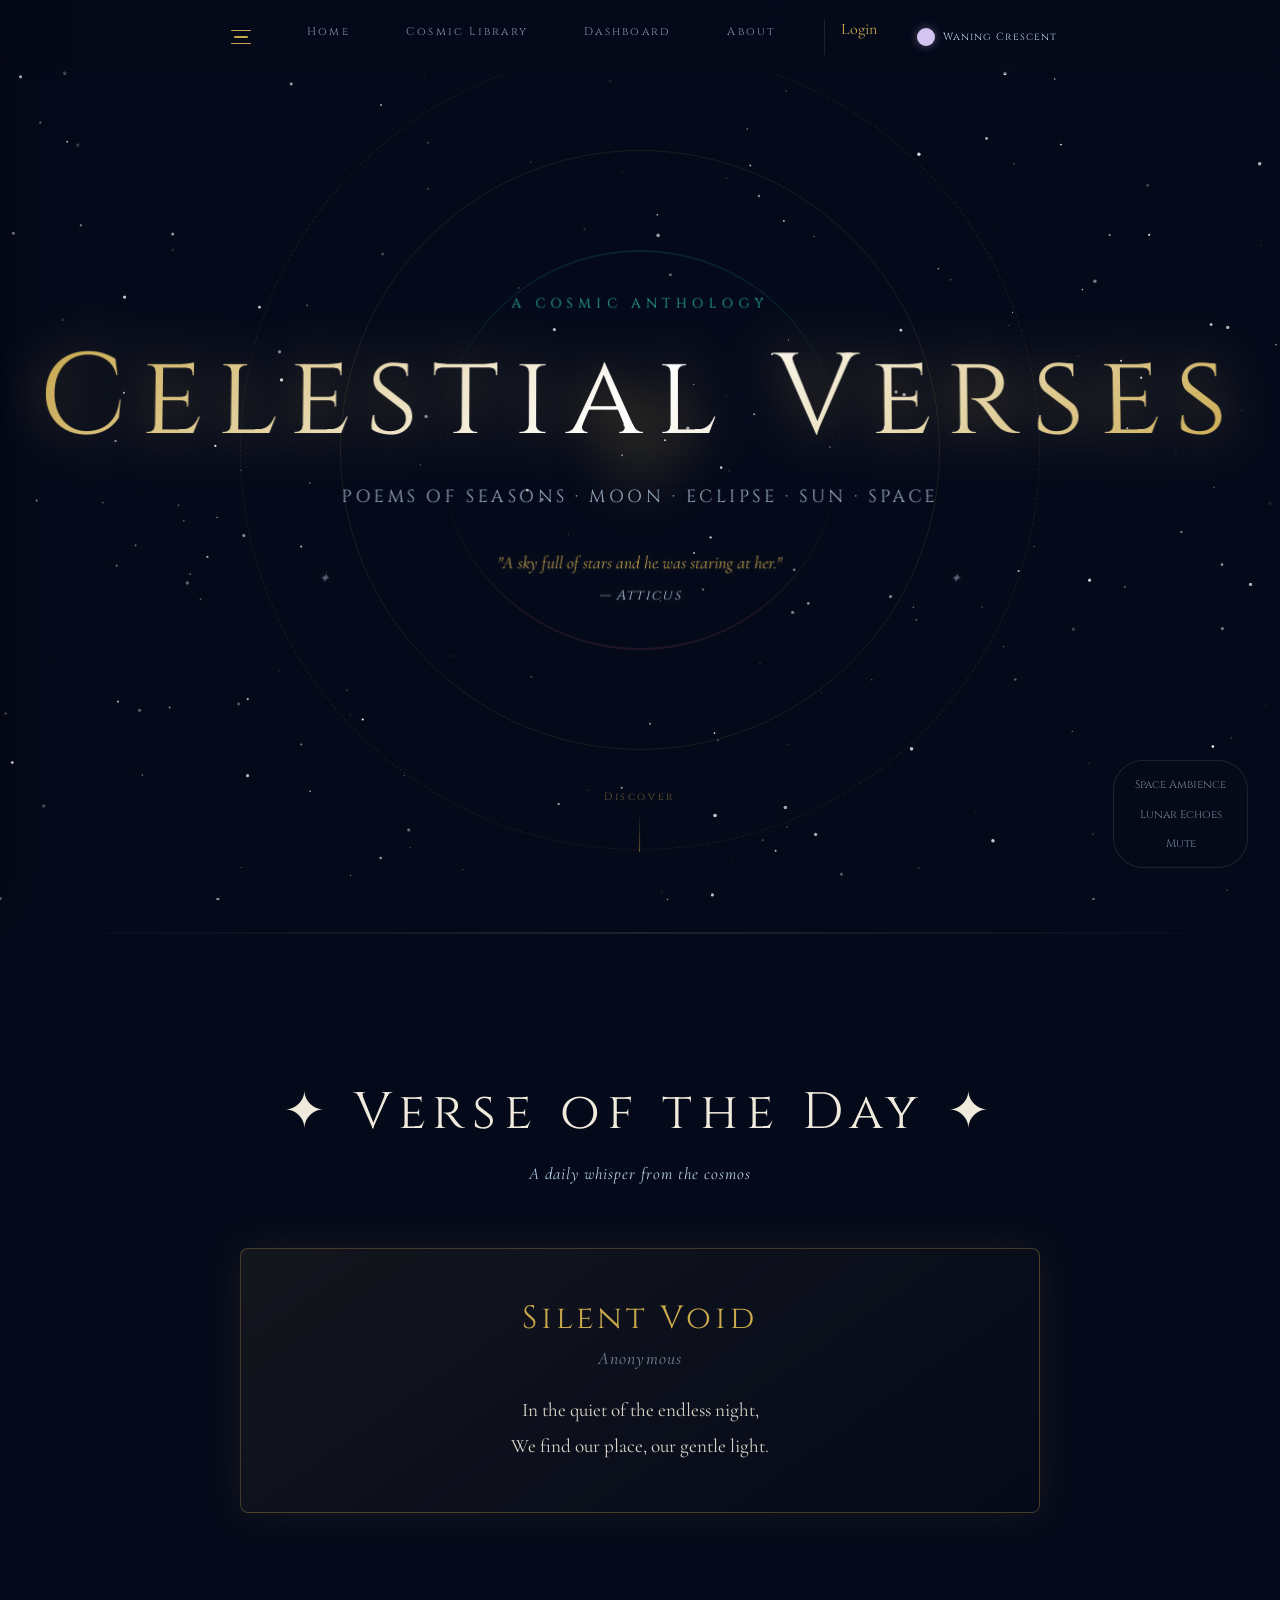
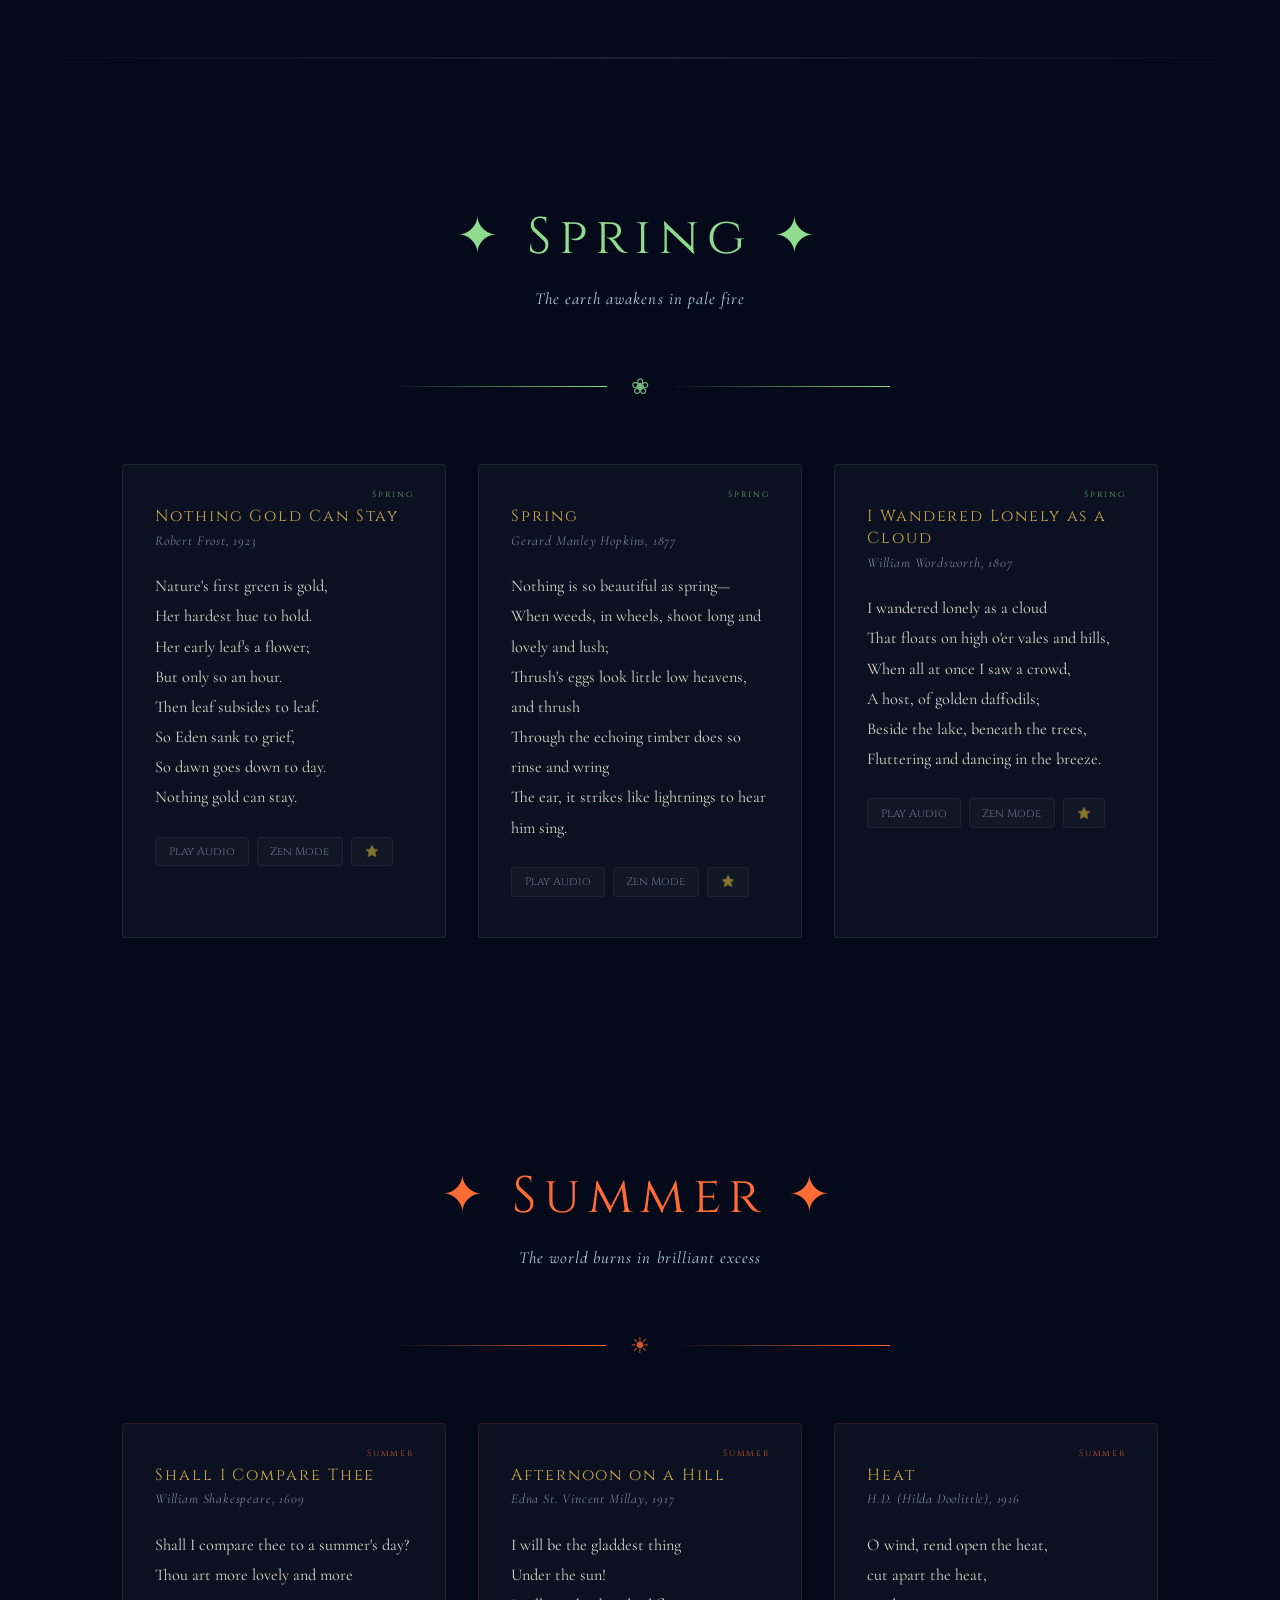
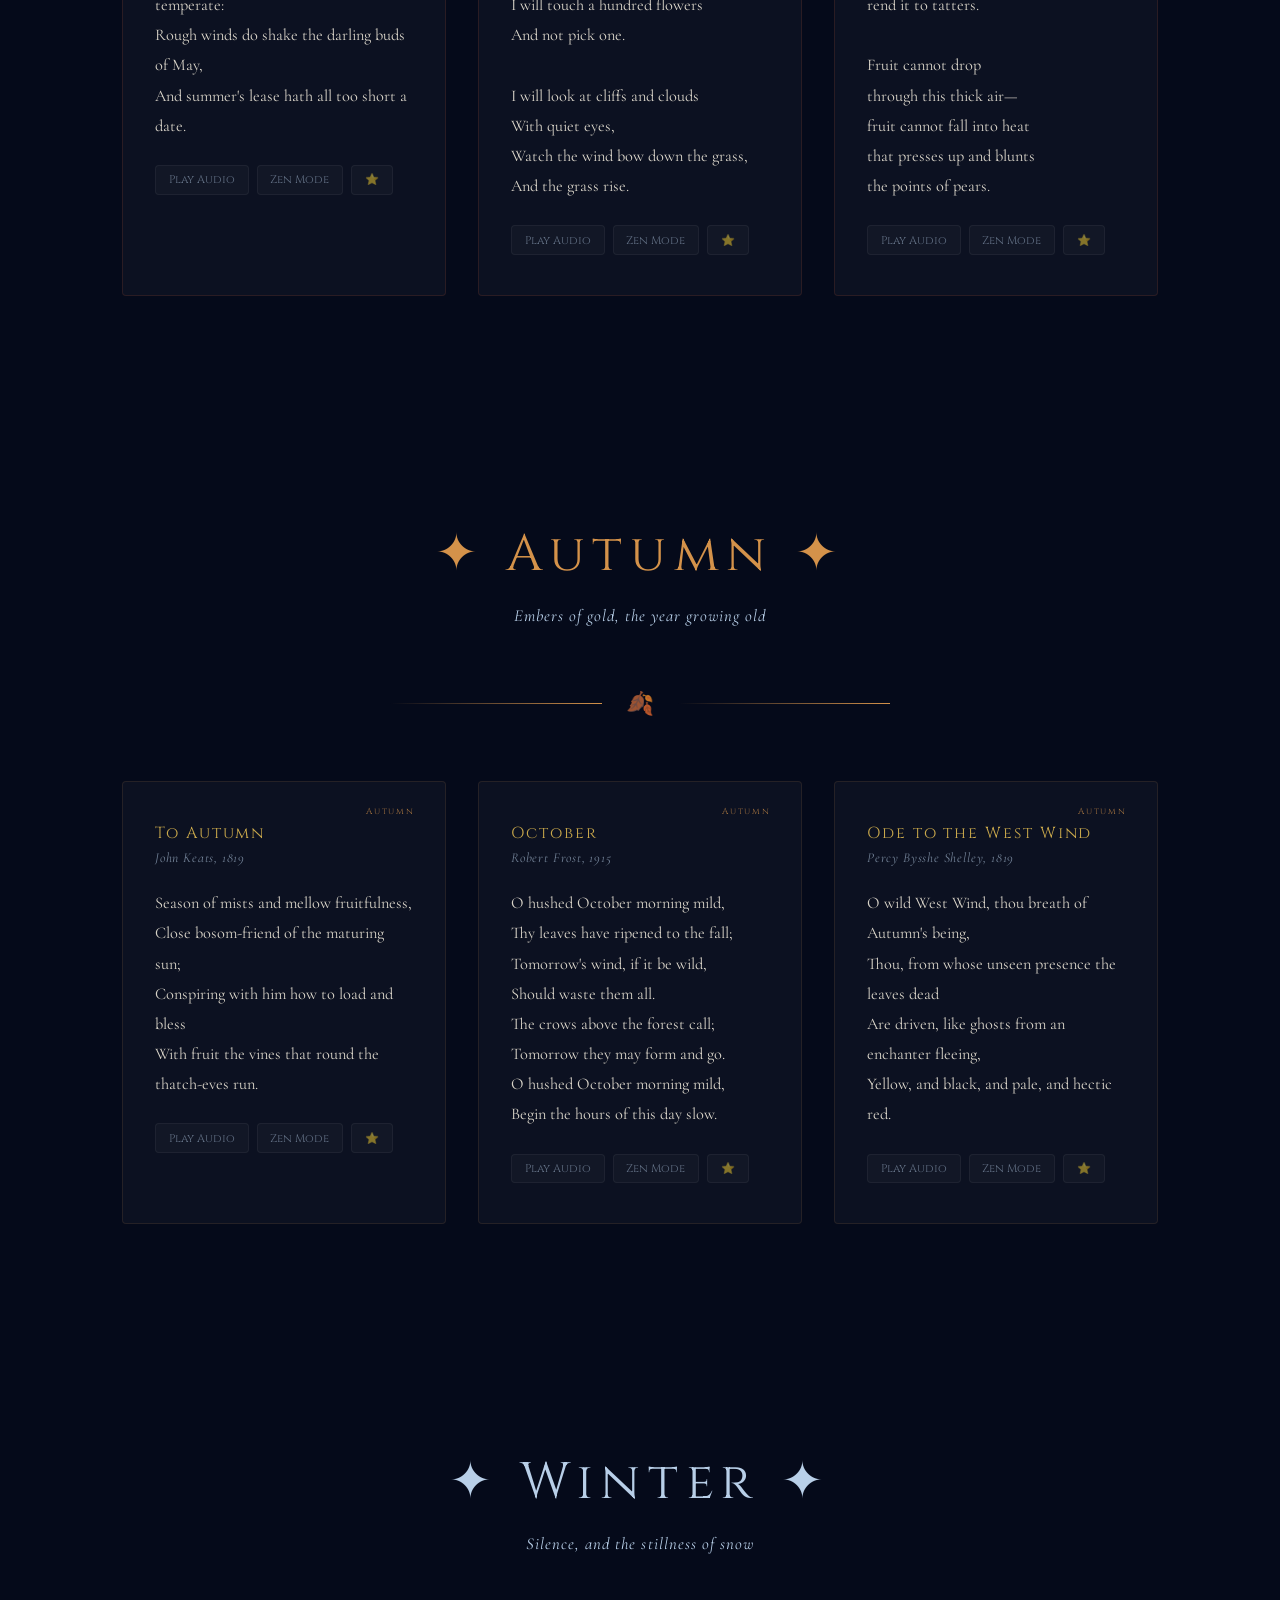
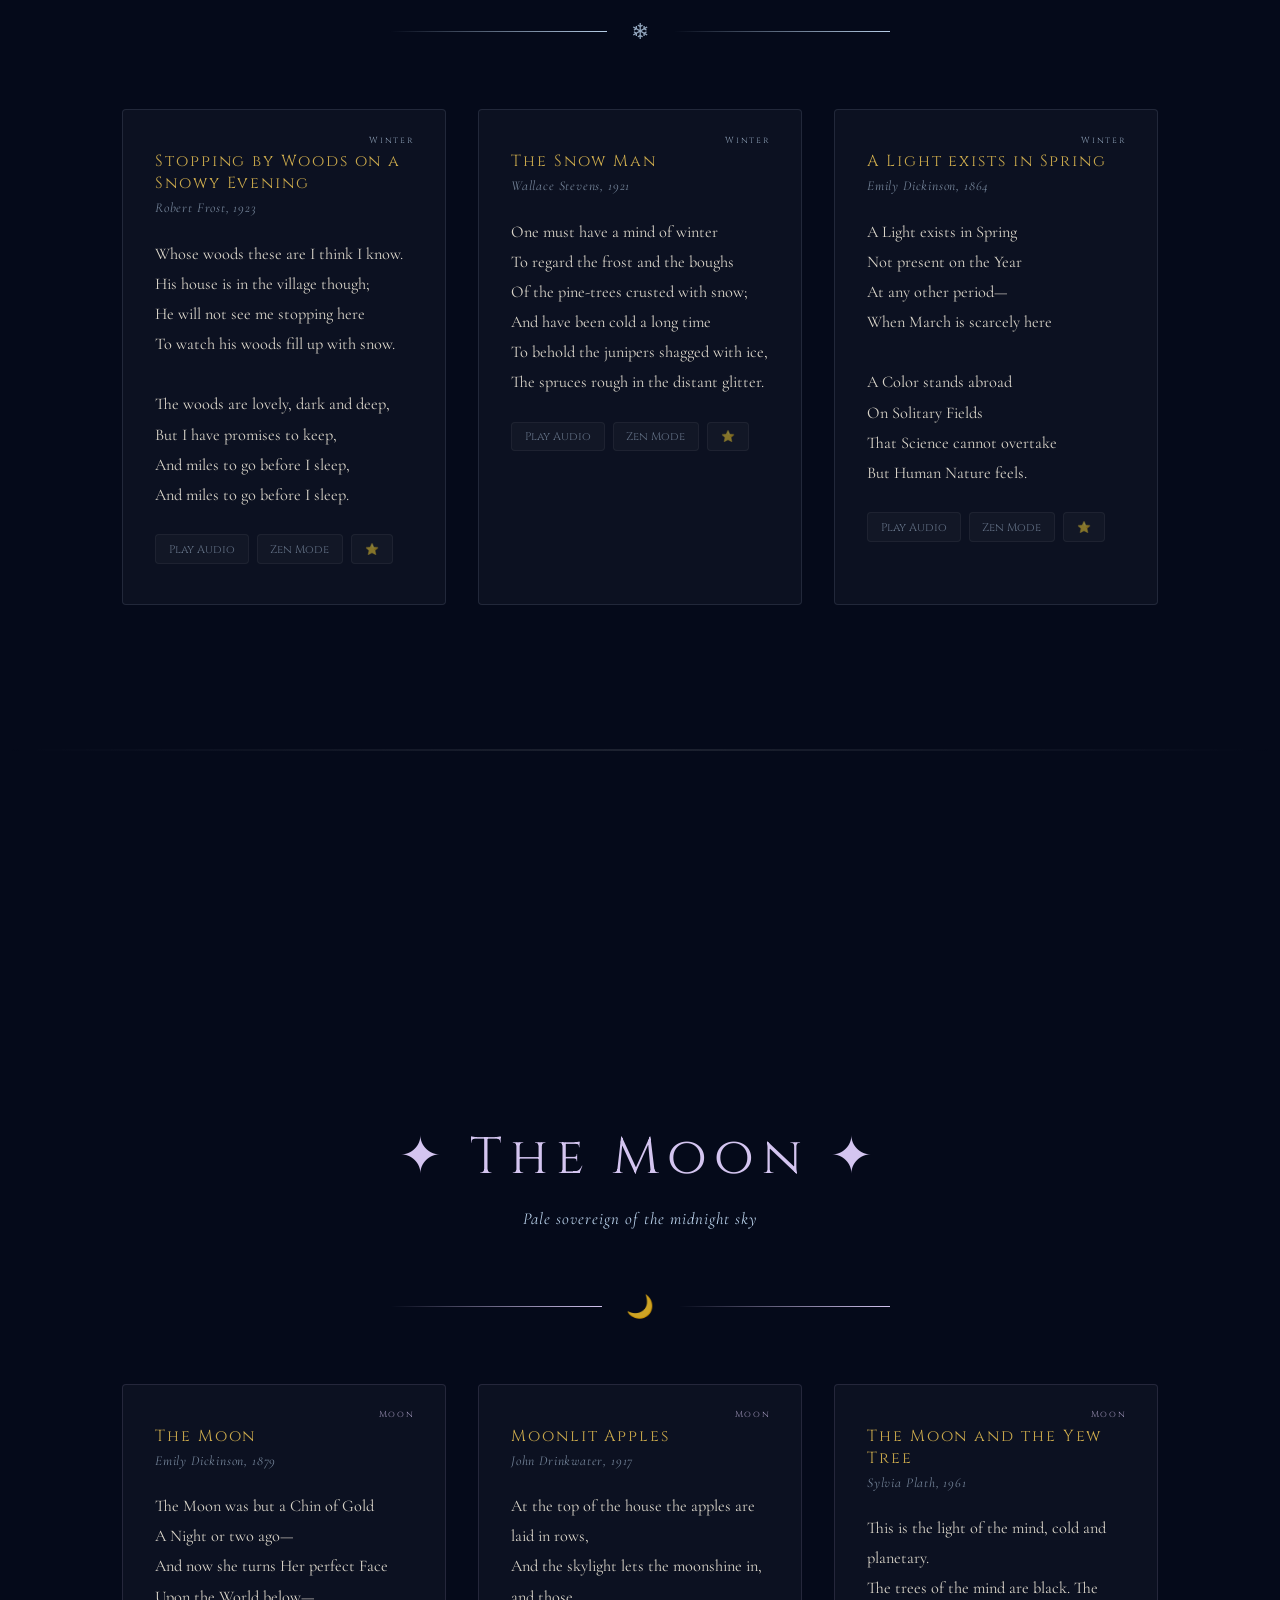
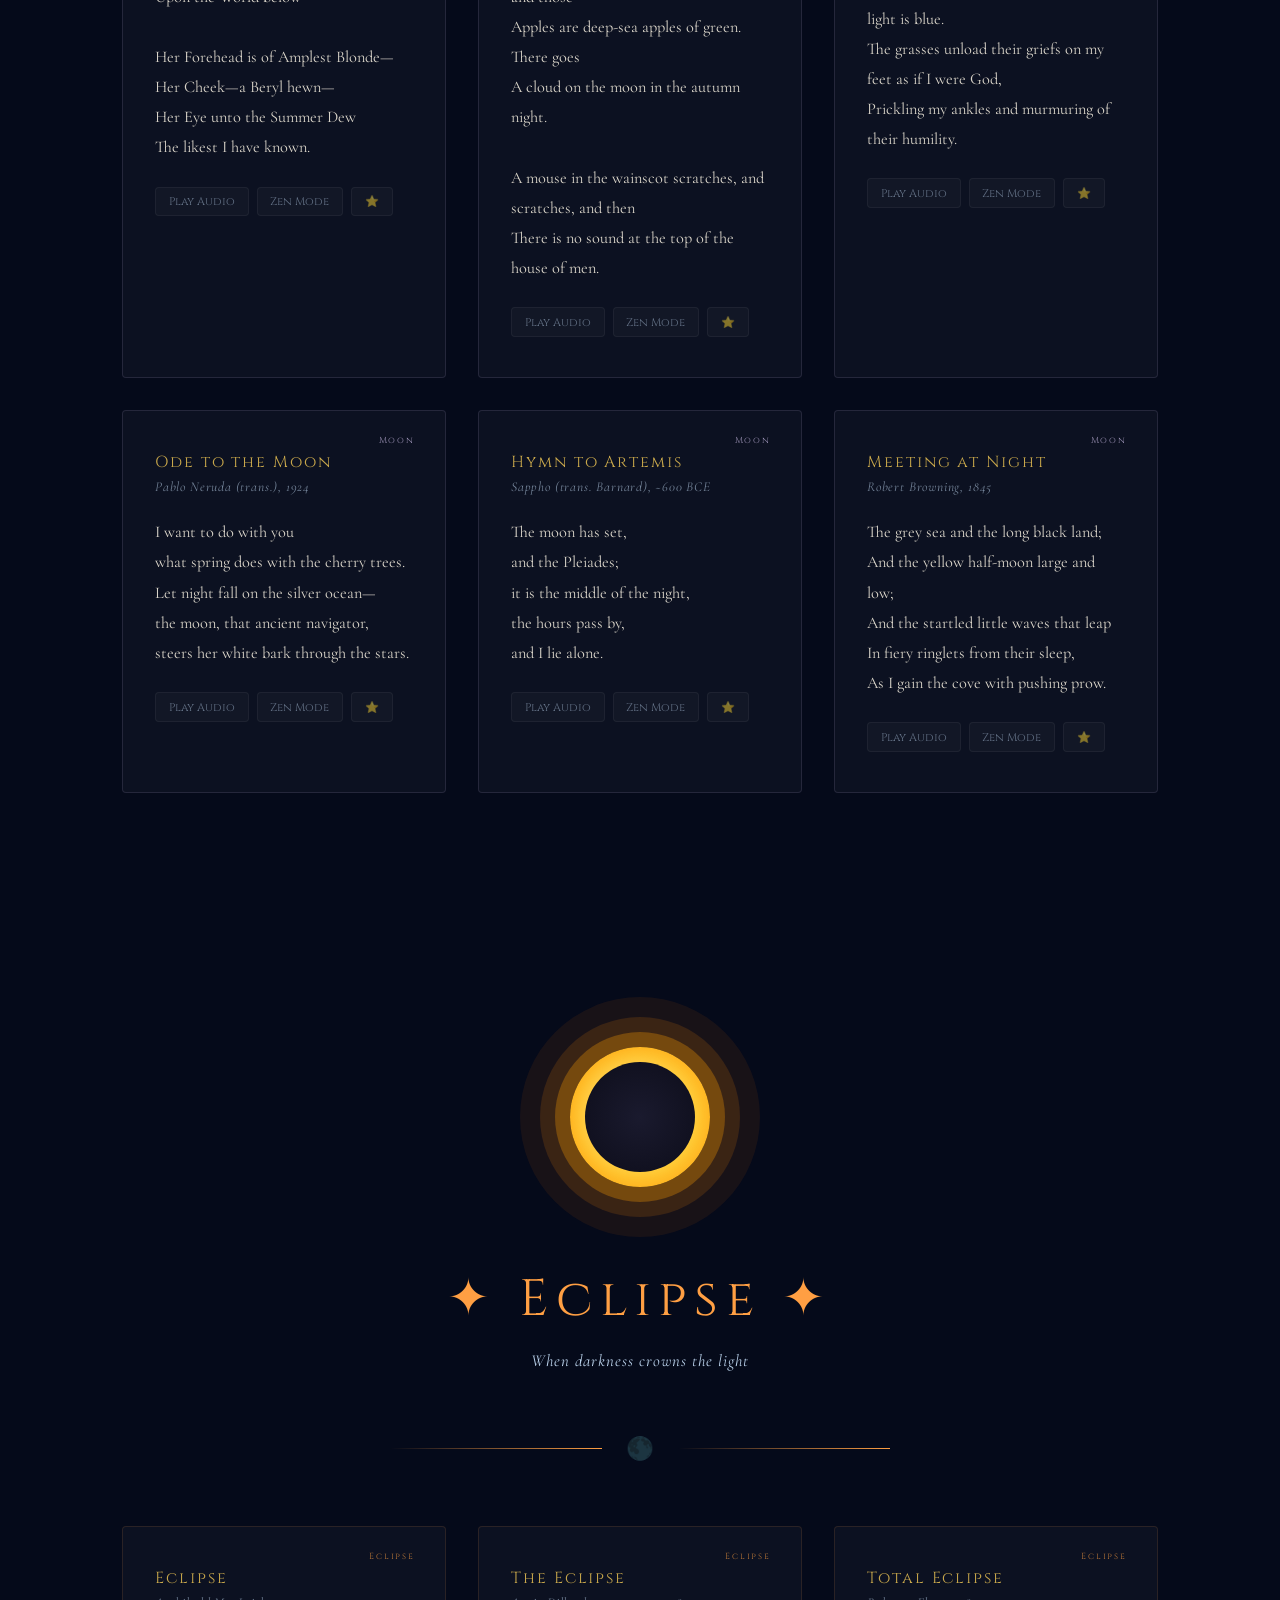
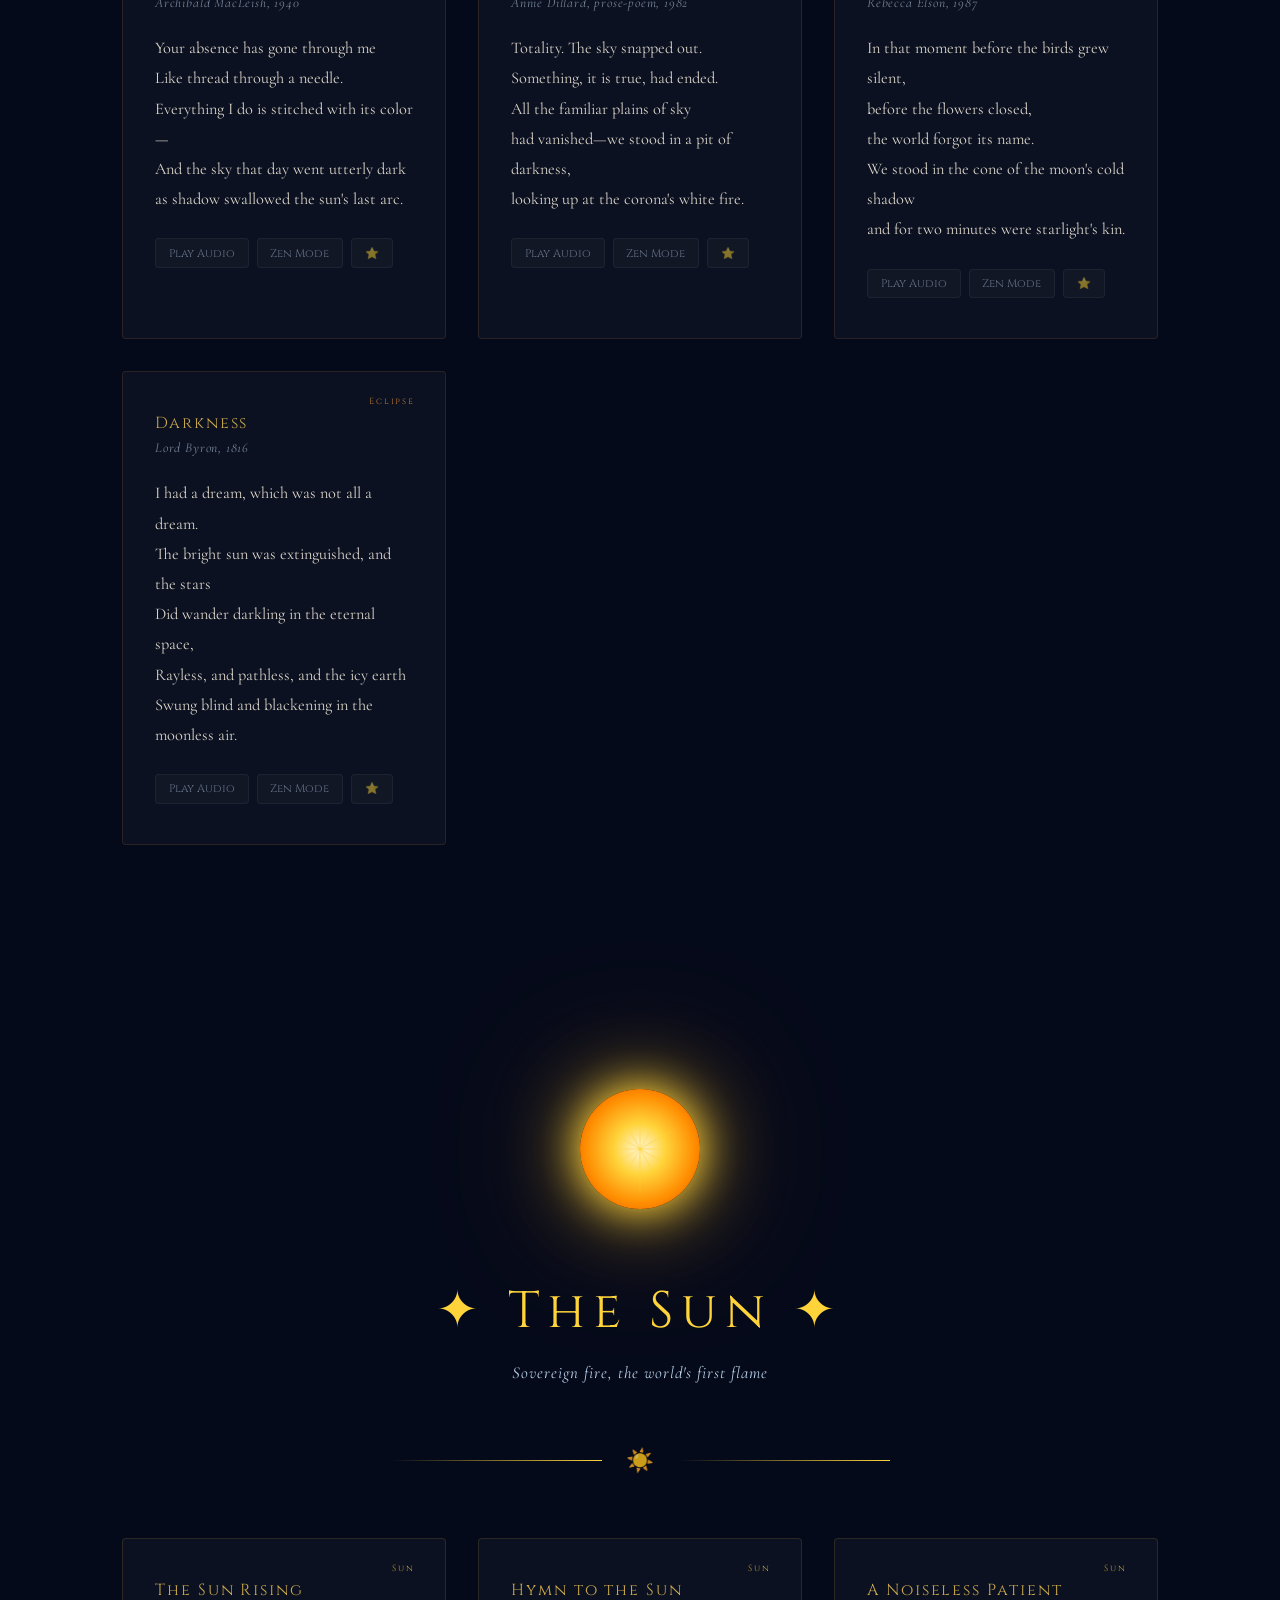
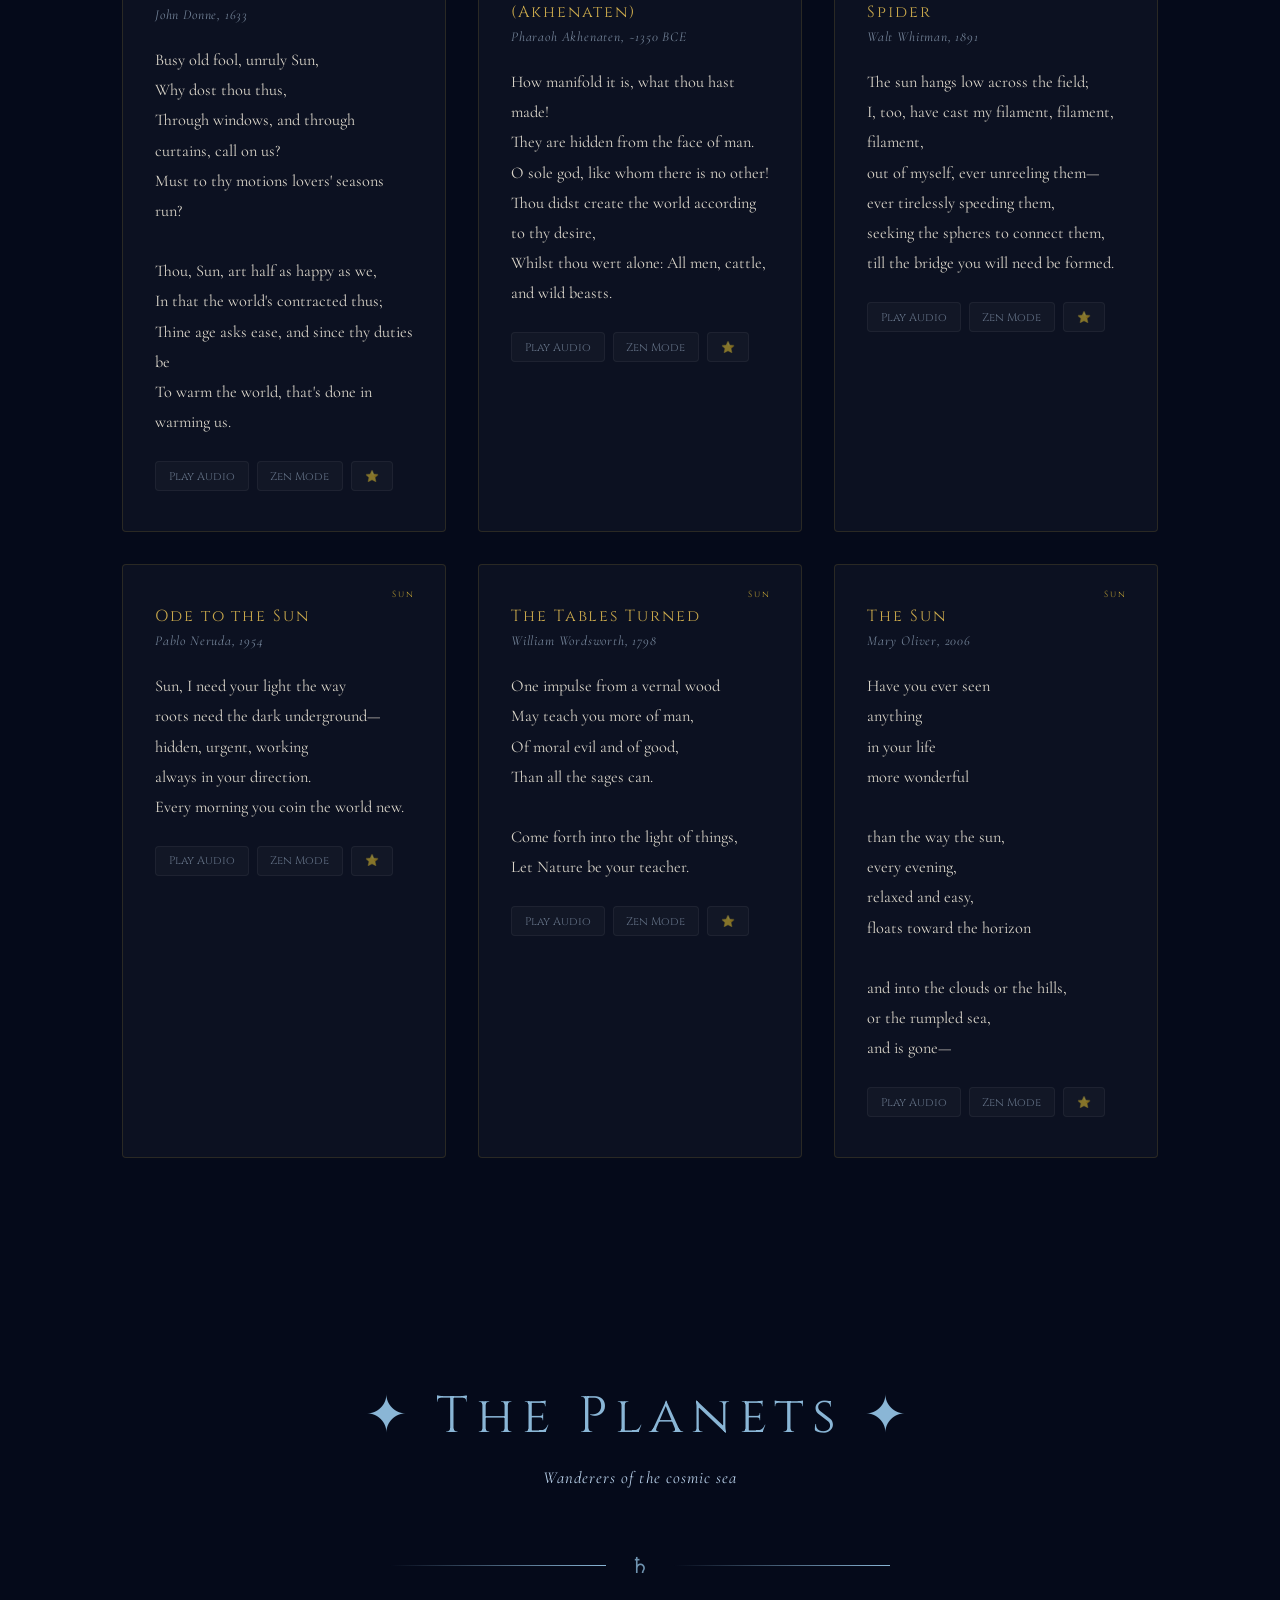
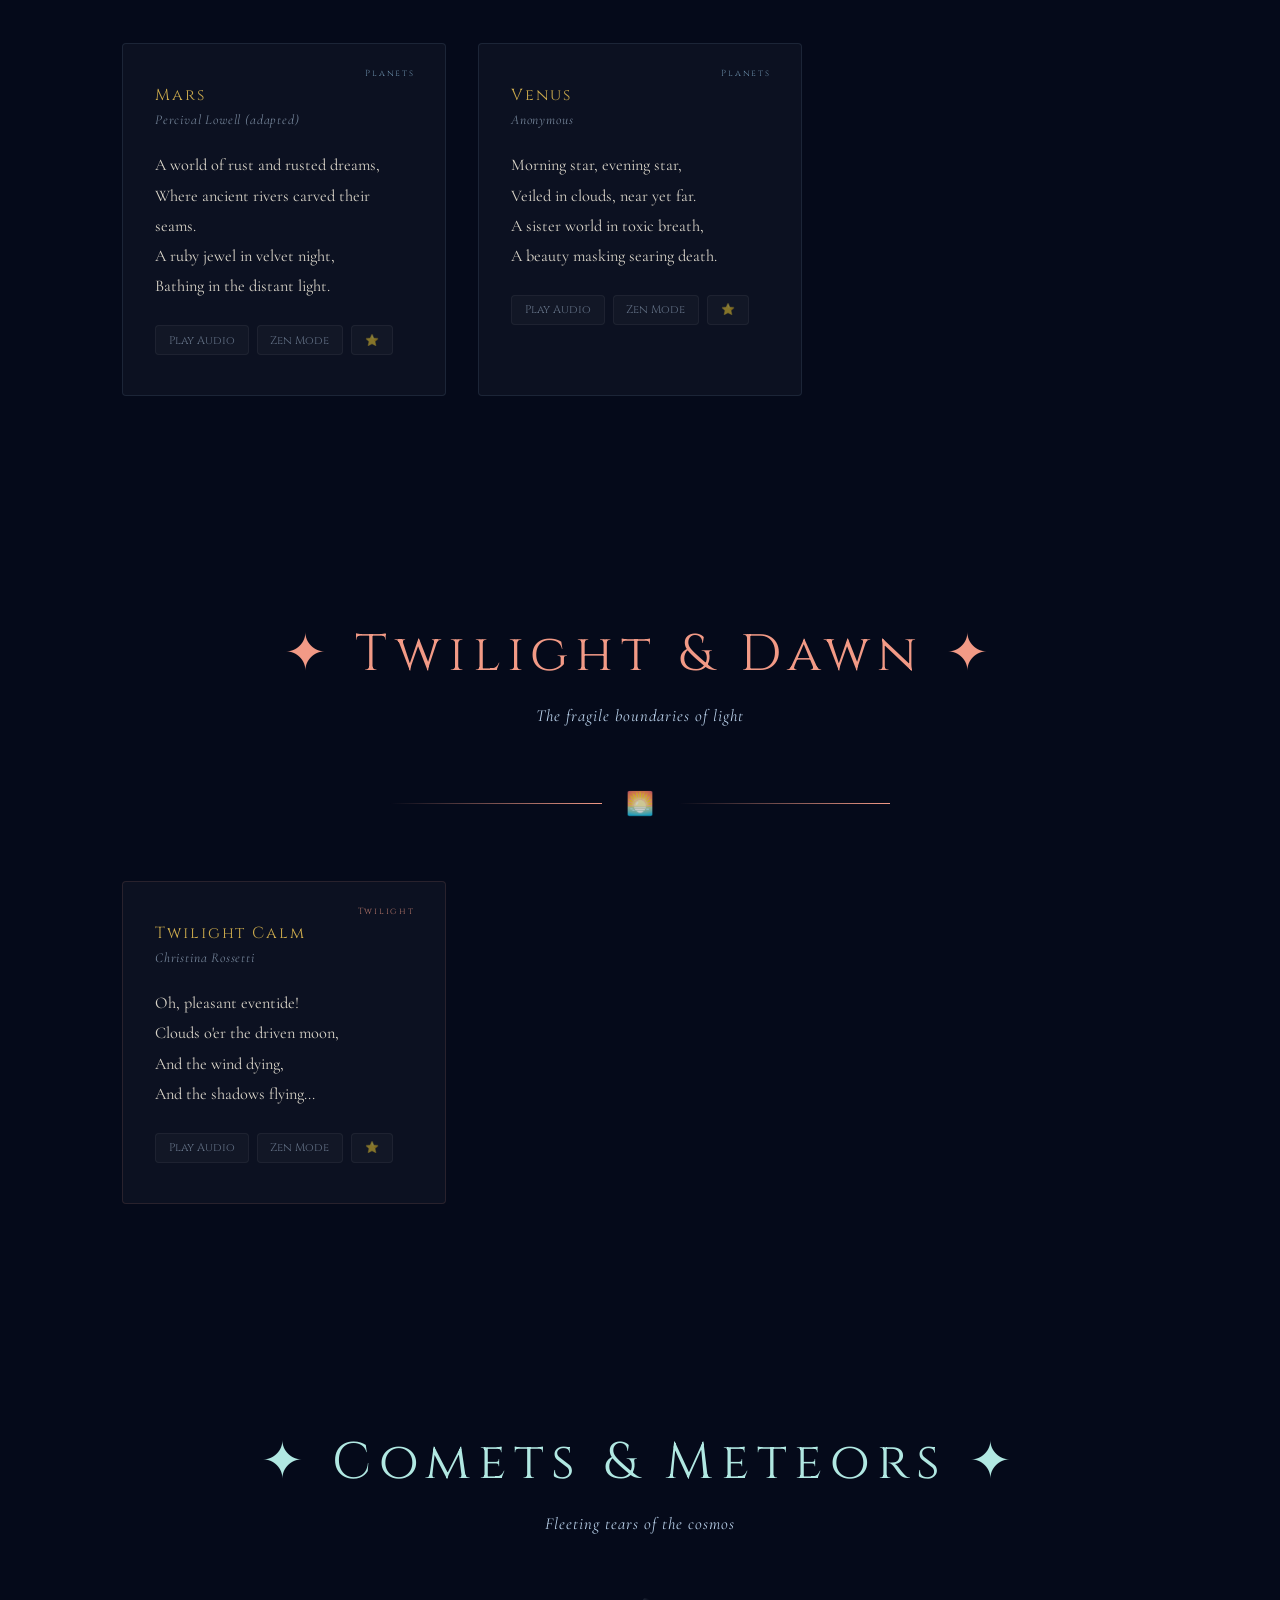
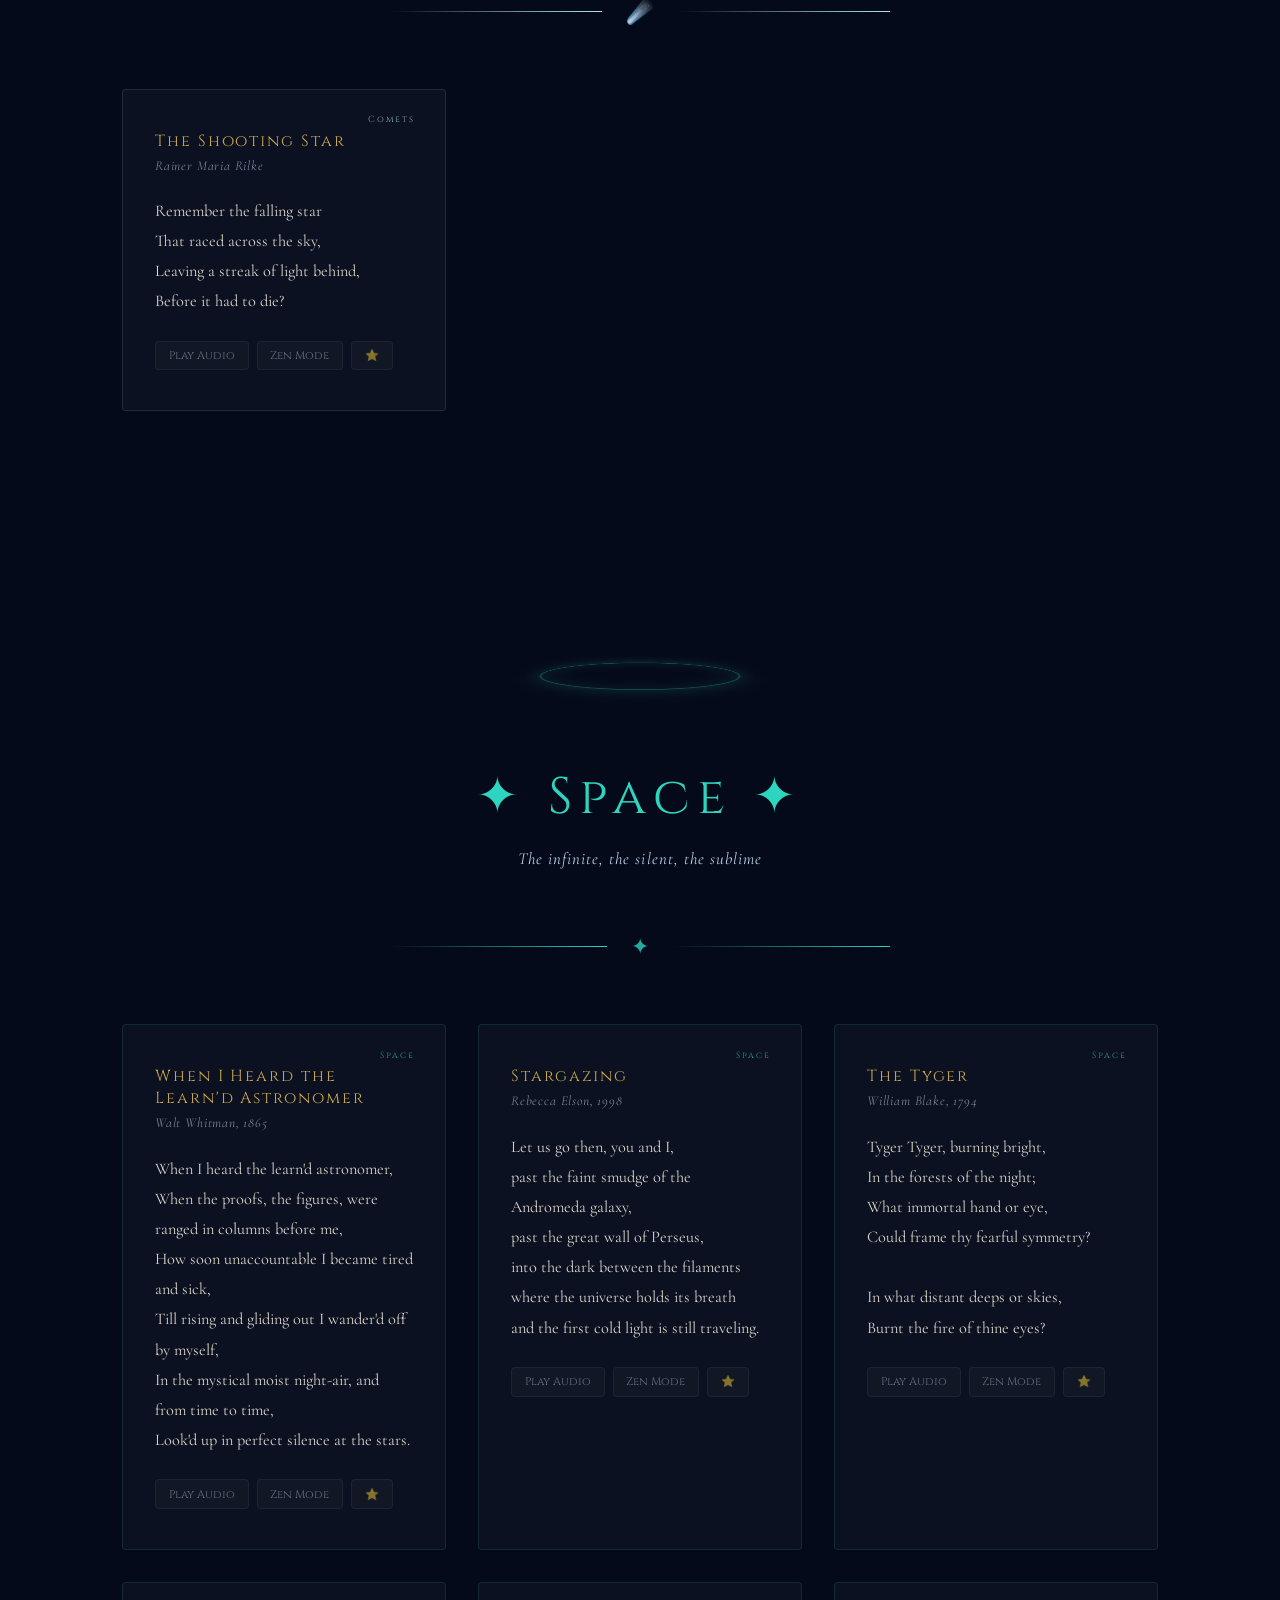
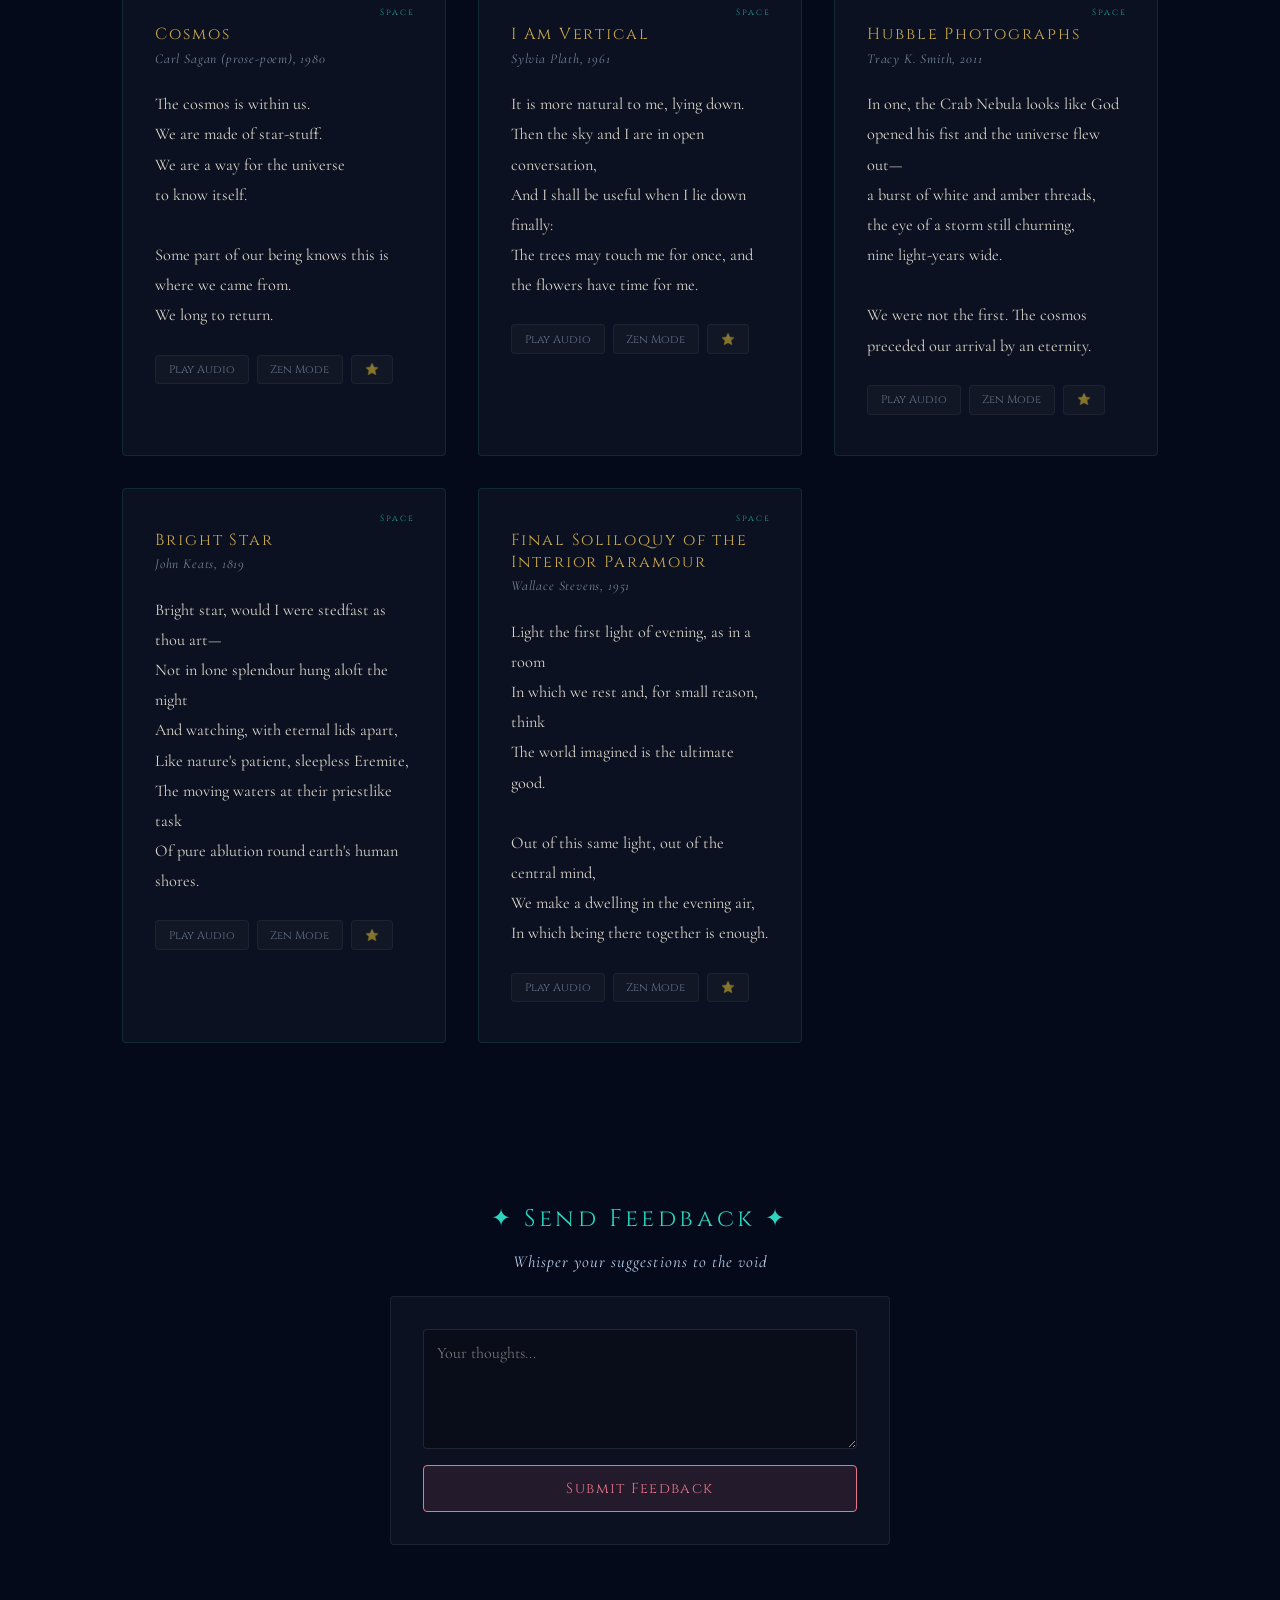
==== index.html @ e3ebcea5 "style: format index.html" ====
<!DOCTYPE html>
<html lang="en">

<head>
    <meta charset="UTF-8">
    <meta name="viewport" content="width=device-width, initial-scale=1.0">
    <title>Celestial Verses — Home</title>
    <meta name="description" content="A cosmic anthology and sanctuary for stargazers and poets to share their verses.">
    <link
        href="https://fonts.googleapis.com/css2?family=Cormorant+Garamond:ital,wght@0,300;0,400;1,300;1,400&family=Cinzel:wght@400;600&display=swap"
        rel="stylesheet">
    <link rel="stylesheet" href="style.css">
</head>

<body>

    <canvas id="starfield"></canvas>


    <nav>
        <a href="index.html">Home</a>
        <a href="library.html">Cosmic Library</a>
        <a href="dashboard.html">Dashboard</a>
        <a href="about.html">About</a>
        <div id="loginBtn"
            style="color: var(--gold); border-left: 1px solid rgba(255,255,255,0.1); padding-left: 1rem; cursor: pointer;">
            Login</div>
        <div class="moon-widget">
            <div class="moon-phase-icon">
                <div id="moonShadow" class="moon-shadow"></div>
            </div>
            <span id="moonPhaseName">Loading...</span>
        </div>
    </nav>


    <!-- AMBIENT PLAYER -->
    <div class="ambient-player">
        <button class="audio-btn" data-src="https://www.soundhelix.com/examples/mp3/SoundHelix-Song-1.mp3">Space
            Ambience</button>
        <button class="audio-btn" data-src="https://www.soundhelix.com/examples/mp3/SoundHelix-Song-2.mp3">Lunar
            Echoes</button>
        <button class="audio-btn" id="stopAudio">Mute</button>
    </div>

    <!-- HERO -->
    <div class="hero">
        <div class="hero-astrolabe">
            <div class="astro-ring ring1"></div>
            <div class="astro-ring ring2"></div>
            <div class="astro-ring ring3"></div>
            <div class="astro-core"></div>
        </div>
        <div class="hero-inner">
            <div class="hero-label">A Cosmic Anthology</div>
            <h1>Celestial Verses</h1>
            <p>Poems of Seasons · Moon · Eclipse · Sun · Space</p>
            <div id="dailyQuote" class="daily-quote"></div>
        </div>
        <div class="scroll-hint">
            <span>Discover</span>
            <div class="chevron"></div>
        </div>
    </div>

    <div class="cosmos-divider"></div>

    <!-- VERSE OF THE DAY -->
    <section id="verse-of-the-day" class="spotlight-sec">
        <div class="section-title">✦ Verse of the Day ✦</div>
        <p class="section-sub">A daily whisper from the cosmos</p>
        <div class="spotlight-card" id="votdCard">
            <!-- Filled by JS -->
        </div>
    </section>

    <div class="cosmos-divider"></div>


    <div id="seasons"></div>

    <!-- SPRING -->
    <section class="spring">
        <div class="section-title">✦ Spring ✦</div>
        <p class="section-sub">The earth awakens in pale fire</p>
        <div class="divider">
            <div class="divider-line"></div>
            <div class="divider-icon">❀</div>
            <div class="divider-line"></div>
        </div>
        <div class="poem-grid">

            <div class="poem-card" data-tilt>
                <span class="poem-tag">Spring</span>
                <div class="poem-title">Nothing Gold Can Stay</div>
                <div class="poem-author">Robert Frost, 1923</div>
                <div class="poem-text">Nature's first green is gold,
                    Her hardest hue to hold.
                    Her early leaf's a flower;
                    But only so an hour.
                    Then leaf subsides to leaf.
                    So Eden sank to grief,
                    So dawn goes down to day.
                    Nothing gold can stay.</div>
            </div>

            <div class="poem-card" data-tilt>
                <span class="poem-tag">Spring</span>
                <div class="poem-title">Spring</div>
                <div class="poem-author">Gerard Manley Hopkins, 1877</div>
                <div class="poem-text">Nothing is so beautiful as spring—
                    When weeds, in wheels, shoot long and lovely and lush;
                    Thrush's eggs look little low heavens, and thrush
                    Through the echoing timber does so rinse and wring
                    The ear, it strikes like lightnings to hear him sing.</div>
            </div>

            <div class="poem-card" data-tilt>
                <span class="poem-tag">Spring</span>
                <div class="poem-title">I Wandered Lonely as a Cloud</div>
                <div class="poem-author">William Wordsworth, 1807</div>
                <div class="poem-text">I wandered lonely as a cloud
                    That floats on high o'er vales and hills,
                    When all at once I saw a crowd,
                    A host, of golden daffodils;
                    Beside the lake, beneath the trees,
                    Fluttering and dancing in the breeze.</div>
            </div>

        </div>
    </section>

    <!-- SUMMER -->
    <section class="summer">
        <div class="section-title">✦ Summer ✦</div>
        <p class="section-sub">The world burns in brilliant excess</p>
        <div class="divider">
            <div class="divider-line"></div>
            <div class="divider-icon">☀</div>
            <div class="divider-line"></div>
        </div>
        <div class="poem-grid">

            <div class="poem-card" data-tilt>
                <span class="poem-tag">Summer</span>
                <div class="poem-title">Shall I Compare Thee</div>
                <div class="poem-author">William Shakespeare, 1609</div>
                <div class="poem-text">Shall I compare thee to a summer's day?
                    Thou art more lovely and more temperate:
                    Rough winds do shake the darling buds of May,
                    And summer's lease hath all too short a date.</div>
            </div>

            <div class="poem-card" data-tilt>
                <span class="poem-tag">Summer</span>
                <div class="poem-title">Afternoon on a Hill</div>
                <div class="poem-author">Edna St. Vincent Millay, 1917</div>
                <div class="poem-text">I will be the gladdest thing
                    Under the sun!
                    I will touch a hundred flowers
                    And not pick one.

                    I will look at cliffs and clouds
                    With quiet eyes,
                    Watch the wind bow down the grass,
                    And the grass rise.</div>
            </div>

            <div class="poem-card" data-tilt>
                <span class="poem-tag">Summer</span>
                <div class="poem-title">Heat</div>
                <div class="poem-author">H.D. (Hilda Doolittle), 1916</div>
                <div class="poem-text">O wind, rend open the heat,
                    cut apart the heat,
                    rend it to tatters.

                    Fruit cannot drop
                    through this thick air—
                    fruit cannot fall into heat
                    that presses up and blunts
                    the points of pears.</div>
            </div>

        </div>
    </section>

    <!-- AUTUMN -->
    <section class="autumn">
        <div class="section-title">✦ Autumn ✦</div>
        <p class="section-sub">Embers of gold, the year growing old</p>
        <div class="divider">
            <div class="divider-line"></div>
            <div class="divider-icon">🍂</div>
            <div class="divider-line"></div>
        </div>
        <div class="poem-grid">

            <div class="poem-card" data-tilt>
                <span class="poem-tag">Autumn</span>
                <div class="poem-title">To Autumn</div>
                <div class="poem-author">John Keats, 1819</div>
                <div class="poem-text">Season of mists and mellow fruitfulness,
                    Close bosom-friend of the maturing sun;
                    Conspiring with him how to load and bless
                    With fruit the vines that round the thatch-eves run.</div>
            </div>

            <div class="poem-card" data-tilt>
                <span class="poem-tag">Autumn</span>
                <div class="poem-title">October</div>
                <div class="poem-author">Robert Frost, 1915</div>
                <div class="poem-text">O hushed October morning mild,
                    Thy leaves have ripened to the fall;
                    Tomorrow's wind, if it be wild,
                    Should waste them all.
                    The crows above the forest call;
                    Tomorrow they may form and go.
                    O hushed October morning mild,
                    Begin the hours of this day slow.</div>
            </div>

            <div class="poem-card" data-tilt>
                <span class="poem-tag">Autumn</span>
                <div class="poem-title">Ode to the West Wind</div>
                <div class="poem-author">Percy Bysshe Shelley, 1819</div>
                <div class="poem-text">O wild West Wind, thou breath of Autumn's being,
                    Thou, from whose unseen presence the leaves dead
                    Are driven, like ghosts from an enchanter fleeing,
                    Yellow, and black, and pale, and hectic red.</div>
            </div>

        </div>
    </section>

    <!-- WINTER -->
    <section class="winter">
        <div class="section-title">✦ Winter ✦</div>
        <p class="section-sub">Silence, and the stillness of snow</p>
        <div class="divider">
            <div class="divider-line"></div>
            <div class="divider-icon">❄</div>
            <div class="divider-line"></div>
        </div>
        <div class="poem-grid">

            <div class="poem-card" data-tilt>
                <span class="poem-tag">Winter</span>
                <div class="poem-title">Stopping by Woods on a Snowy Evening</div>
                <div class="poem-author">Robert Frost, 1923</div>
                <div class="poem-text">Whose woods these are I think I know.
                    His house is in the village though;
                    He will not see me stopping here
                    To watch his woods fill up with snow.

                    The woods are lovely, dark and deep,
                    But I have promises to keep,
                    And miles to go before I sleep,
                    And miles to go before I sleep.</div>
            </div>

            <div class="poem-card" data-tilt>
                <span class="poem-tag">Winter</span>
                <div class="poem-title">The Snow Man</div>
                <div class="poem-author">Wallace Stevens, 1921</div>
                <div class="poem-text">One must have a mind of winter
                    To regard the frost and the boughs
                    Of the pine-trees crusted with snow;
                    And have been cold a long time
                    To behold the junipers shagged with ice,
                    The spruces rough in the distant glitter.</div>
            </div>

            <div class="poem-card" data-tilt>
                <span class="poem-tag">Winter</span>
                <div class="poem-title">A Light exists in Spring</div>
                <div class="poem-author">Emily Dickinson, 1864</div>
                <div class="poem-text">A Light exists in Spring
                    Not present on the Year
                    At any other period—
                    When March is scarcely here

                    A Color stands abroad
                    On Solitary Fields
                    That Science cannot overtake
                    But Human Nature feels.</div>
            </div>

        </div>
    </section>

    <div class="cosmos-divider"></div>

    <!-- ===== MOON ===== -->
    <section id="moon" class="moon-sec">
        <div class="moon-art">
            <div class="moon-system">
                <div class="moon-circle">
                    <div class="moon-crater" style="width:22px;height:22px;top:25px;left:40px"></div>
                    <div class="moon-crater" style="width:14px;height:14px;top:70px;left:90px"></div>
                    <div class="moon-crater" style="width:18px;height:18px;top:110px;left:35px"></div>
                    <div class="moon-crater" style="width:10px;height:10px;top:50px;left:130px"></div>
                </div>
            </div>
        </div>
        <div class="section-title">✦ The Moon ✦</div>
        <p class="section-sub">Pale sovereign of the midnight sky</p>
        <div class="divider">
            <div class="divider-line"></div>
            <div class="divider-icon">🌙</div>
            <div class="divider-line"></div>
        </div>
        <div class="poem-grid">

            <div class="poem-card" data-tilt>
                <span class="poem-tag">Moon</span>
                <div class="poem-title">The Moon</div>
                <div class="poem-author">Emily Dickinson, 1879</div>
                <div class="poem-text">The Moon was but a Chin of Gold
                    A Night or two ago—
                    And now she turns Her perfect Face
                    Upon the World below—

                    Her Forehead is of Amplest Blonde—
                    Her Cheek—a Beryl hewn—
                    Her Eye unto the Summer Dew
                    The likest I have known.</div>
            </div>

            <div class="poem-card" data-tilt>
                <span class="poem-tag">Moon</span>
                <div class="poem-title">Moonlit Apples</div>
                <div class="poem-author">John Drinkwater, 1917</div>
                <div class="poem-text">At the top of the house the apples are laid in rows,
                    And the skylight lets the moonshine in, and those
                    Apples are deep-sea apples of green. There goes
                    A cloud on the moon in the autumn night.

                    A mouse in the wainscot scratches, and scratches, and then
                    There is no sound at the top of the house of men.</div>
            </div>

            <div class="poem-card" data-tilt>
                <span class="poem-tag">Moon</span>
                <div class="poem-title">The Moon and the Yew Tree</div>
                <div class="poem-author">Sylvia Plath, 1961</div>
                <div class="poem-text">This is the light of the mind, cold and planetary.
                    The trees of the mind are black. The light is blue.
                    The grasses unload their griefs on my feet as if I were God,
                    Prickling my ankles and murmuring of their humility.</div>
            </div>

            <div class="poem-card" data-tilt>
                <span class="poem-tag">Moon</span>
                <div class="poem-title">Ode to the Moon</div>
                <div class="poem-author">Pablo Neruda (trans.), 1924</div>
                <div class="poem-text">I want to do with you
                    what spring does with the cherry trees.
                    Let night fall on the silver ocean—
                    the moon, that ancient navigator,
                    steers her white bark through the stars.</div>
            </div>

            <div class="poem-card" data-tilt>
                <span class="poem-tag">Moon</span>
                <div class="poem-title">Hymn to Artemis</div>
                <div class="poem-author">Sappho (trans. Barnard), ~600 BCE</div>
                <div class="poem-text">The moon has set,
                    and the Pleiades;
                    it is the middle of the night,
                    the hours pass by,
                    and I lie alone.</div>
            </div>

            <div class="poem-card" data-tilt>
                <span class="poem-tag">Moon</span>
                <div class="poem-title">Meeting at Night</div>
                <div class="poem-author">Robert Browning, 1845</div>
                <div class="poem-text">The grey sea and the long black land;
                    And the yellow half-moon large and low;
                    And the startled little waves that leap
                    In fiery ringlets from their sleep,
                    As I gain the cove with pushing prow.</div>
            </div>

        </div>
    </section>

    <!-- ===== ECLIPSE ===== -->
    <section id="eclipse" class="eclipse-sec">
        <div class="eclipse-art">
            <div class="eclipse-system">
                <div class="eclipse-sun"></div>
                <div class="eclipse-moon-cover"></div>
            </div>
        </div>
        <div class="section-title">✦ Eclipse ✦</div>
        <p class="section-sub">When darkness crowns the light</p>
        <div class="divider">
            <div class="divider-line"></div>
            <div class="divider-icon">🌑</div>
            <div class="divider-line"></div>
        </div>
        <div class="poem-grid">

            <div class="poem-card" data-tilt>
                <span class="poem-tag">Eclipse</span>
                <div class="poem-title">Eclipse</div>
                <div class="poem-author">Archibald MacLeish, 1940</div>
                <div class="poem-text">Your absence has gone through me
                    Like thread through a needle.
                    Everything I do is stitched with its color—
                    And the sky that day went utterly dark
                    as shadow swallowed the sun's last arc.</div>
            </div>

            <div class="poem-card" data-tilt>
                <span class="poem-tag">Eclipse</span>
                <div class="poem-title">The Eclipse</div>
                <div class="poem-author">Annie Dillard, prose-poem, 1982</div>
                <div class="poem-text">Totality. The sky snapped out.
                    Something, it is true, had ended.
                    All the familiar plains of sky
                    had vanished—we stood in a pit of darkness,
                    looking up at the corona's white fire.</div>
            </div>

            <div class="poem-card" data-tilt>
                <span class="poem-tag">Eclipse</span>
                <div class="poem-title">Total Eclipse</div>
                <div class="poem-author">Rebecca Elson, 1987</div>
                <div class="poem-text">In that moment before the birds grew silent,
                    before the flowers closed,
                    the world forgot its name.
                    We stood in the cone of the moon's cold shadow
                    and for two minutes were starlight's kin.</div>
            </div>

            <div class="poem-card" data-tilt>
                <span class="poem-tag">Eclipse</span>
                <div class="poem-title">Darkness</div>
                <div class="poem-author">Lord Byron, 1816</div>
                <div class="poem-text">I had a dream, which was not all a dream.
                    The bright sun was extinguished, and the stars
                    Did wander darkling in the eternal space,
                    Rayless, and pathless, and the icy earth
                    Swung blind and blackening in the moonless air.</div>
            </div>

        </div>
    </section>

    <!-- ===== SUN ===== -->
    <section id="sun" class="sun-sec">
        <div class="sun-art">
            <div class="sun-system" id="sunSys"></div>
        </div>
        <div class="section-title">✦ The Sun ✦</div>
        <p class="section-sub">Sovereign fire, the world's first flame</p>
        <div class="divider">
            <div class="divider-line"></div>
            <div class="divider-icon">☀️</div>
            <div class="divider-line"></div>
        </div>
        <div class="poem-grid">

            <div class="poem-card" data-tilt>
                <span class="poem-tag">Sun</span>
                <div class="poem-title">The Sun Rising</div>
                <div class="poem-author">John Donne, 1633</div>
                <div class="poem-text">Busy old fool, unruly Sun,
                    Why dost thou thus,
                    Through windows, and through curtains, call on us?
                    Must to thy motions lovers' seasons run?

                    Thou, Sun, art half as happy as we,
                    In that the world's contracted thus;
                    Thine age asks ease, and since thy duties be
                    To warm the world, that's done in warming us.</div>
            </div>

            <div class="poem-card" data-tilt>
                <span class="poem-tag">Sun</span>
                <div class="poem-title">Hymn to the Sun (Akhenaten)</div>
                <div class="poem-author">Pharaoh Akhenaten, ~1350 BCE</div>
                <div class="poem-text">How manifold it is, what thou hast made!
                    They are hidden from the face of man.
                    O sole god, like whom there is no other!
                    Thou didst create the world according to thy desire,
                    Whilst thou wert alone: All men, cattle, and wild beasts.</div>
            </div>

            <div class="poem-card" data-tilt>
                <span class="poem-tag">Sun</span>
                <div class="poem-title">A Noiseless Patient Spider</div>
                <div class="poem-author">Walt Whitman, 1891</div>
                <div class="poem-text">The sun hangs low across the field;
                    I, too, have cast my filament, filament, filament,
                    out of myself, ever unreeling them—ever tirelessly speeding them,
                    seeking the spheres to connect them,
                    till the bridge you will need be formed.</div>
            </div>

            <div class="poem-card" data-tilt>
                <span class="poem-tag">Sun</span>
                <div class="poem-title">Ode to the Sun</div>
                <div class="poem-author">Pablo Neruda, 1954</div>
                <div class="poem-text">Sun, I need your light the way
                    roots need the dark underground—
                    hidden, urgent, working
                    always in your direction.
                    Every morning you coin the world new.</div>
            </div>

            <div class="poem-card" data-tilt>
                <span class="poem-tag">Sun</span>
                <div class="poem-title">The Tables Turned</div>
                <div class="poem-author">William Wordsworth, 1798</div>
                <div class="poem-text">One impulse from a vernal wood
                    May teach you more of man,
                    Of moral evil and of good,
                    Than all the sages can.

                    Come forth into the light of things,
                    Let Nature be your teacher.</div>
            </div>

            <div class="poem-card" data-tilt>
                <span class="poem-tag">Sun</span>
                <div class="poem-title">The Sun</div>
                <div class="poem-author">Mary Oliver, 2006</div>
                <div class="poem-text">Have you ever seen
                    anything
                    in your life
                    more wonderful

                    than the way the sun,
                    every evening,
                    relaxed and easy,
                    floats toward the horizon

                    and into the clouds or the hills,
                    or the rumpled sea,
                    and is gone—</div>
            </div>

        </div>
    </section>

    <!-- ===== THE PLANETS ===== -->
    <section id="planets" class="planets-sec">
        <div class="section-title">✦ The Planets ✦</div>
        <p class="section-sub">Wanderers of the cosmic sea</p>
        <div class="divider">
            <div class="divider-line"></div>
            <div class="divider-icon">♄</div>
            <div class="divider-line"></div>
        </div>
        <div class="poem-grid">
            <div class="poem-card" data-tilt>
                <span class="poem-tag">Planets</span>
                <div class="poem-title">Mars</div>
                <div class="poem-author">Percival Lowell (adapted)</div>
                <div class="poem-text">A world of rust and rusted dreams,
                    Where ancient rivers carved their seams.
                    A ruby jewel in velvet night,
                    Bathing in the distant light.</div>
                <div class="poem-controls"><button class="audio-narration-btn" data-audio="space">Play
                        Audio</button><button class="zen-btn">Zen Mode</button><button class="bookmark-btn">⭐</button>
                </div>
            </div>
            <div class="poem-card" data-tilt>
                <span class="poem-tag">Planets</span>
                <div class="poem-title">Venus</div>
                <div class="poem-author">Anonymous</div>
                <div class="poem-text">Morning star, evening star,
                    Veiled in clouds, near yet far.
                    A sister world in toxic breath,
                    A beauty masking searing death.</div>
                <div class="poem-controls"><button class="audio-narration-btn" data-audio="lunar">Play
                        Audio</button><button class="zen-btn">Zen Mode</button><button class="bookmark-btn">⭐</button>
                </div>
            </div>
        </div>
    </section>

    <!-- ===== TWILIGHT & DAWN ===== -->
    <section id="twilight" class="twilight-sec">
        <div class="section-title">✦ Twilight & Dawn ✦</div>
        <p class="section-sub">The fragile boundaries of light</p>
        <div class="divider">
            <div class="divider-line"></div>
            <div class="divider-icon">🌅</div>
            <div class="divider-line"></div>
        </div>
        <div class="poem-grid">
            <div class="poem-card" data-tilt>
                <span class="poem-tag">Twilight</span>
                <div class="poem-title">Twilight Calm</div>
                <div class="poem-author">Christina Rossetti</div>
                <div class="poem-text">Oh, pleasant eventide!
                    Clouds o'er the driven moon,
                    And the wind dying,
                    And the shadows flying...</div>
                <div class="poem-controls"><button class="audio-narration-btn" data-audio="space">Play
                        Audio</button><button class="zen-btn">Zen Mode</button><button class="bookmark-btn">⭐</button>
                </div>
            </div>
        </div>
    </section>

    <!-- ===== COMETS & METEORS ===== -->
    <section id="comets" class="comets-sec">
        <div class="section-title">✦ Comets & Meteors ✦</div>
        <p class="section-sub">Fleeting tears of the cosmos</p>
        <div class="divider">
            <div class="divider-line"></div>
            <div class="divider-icon">☄️</div>
            <div class="divider-line"></div>
        </div>
        <div class="poem-grid">
            <div class="poem-card" data-tilt>
                <span class="poem-tag">Comets</span>
                <div class="poem-title">The Shooting Star</div>
                <div class="poem-author">Rainer Maria Rilke</div>
                <div class="poem-text">Remember the falling star
                    That raced across the sky,
                    Leaving a streak of light behind,
                    Before it had to die?</div>
                <div class="poem-controls"><button class="audio-narration-btn" data-audio="lunar">Play
                        Audio</button><button class="zen-btn">Zen Mode</button><button class="bookmark-btn">⭐</button>
                </div>
            </div>
        </div>
    </section>

    <!-- ===== SPACE ===== -->
    <section id="space" class="space-sec">
        <div class="space-art">
            <div style="perspective:400px">
                <div class="galaxy-ring"></div>
            </div>
        </div>
        <div class="section-title">✦ Space ✦</div>
        <p class="section-sub">The infinite, the silent, the sublime</p>
        <div class="divider">
            <div class="divider-line"></div>
            <div class="divider-icon">✦</div>
            <div class="divider-line"></div>
        </div>
        <div class="poem-grid">

            <div class="poem-card" data-tilt>
                <span class="poem-tag">Space</span>
                <div class="poem-title">When I Heard the Learn'd Astronomer</div>
                <div class="poem-author">Walt Whitman, 1865</div>
                <div class="poem-text">When I heard the learn'd astronomer,
                    When the proofs, the figures, were ranged in columns before me,
                    How soon unaccountable I became tired and sick,
                    Till rising and gliding out I wander'd off by myself,
                    In the mystical moist night-air, and from time to time,
                    Look'd up in perfect silence at the stars.</div>
            </div>

            <div class="poem-card" data-tilt>
                <span class="poem-tag">Space</span>
                <div class="poem-title">Stargazing</div>
                <div class="poem-author">Rebecca Elson, 1998</div>
                <div class="poem-text">Let us go then, you and I,
                    past the faint smudge of the Andromeda galaxy,
                    past the great wall of Perseus,
                    into the dark between the filaments
                    where the universe holds its breath
                    and the first cold light is still traveling.</div>
            </div>

            <div class="poem-card" data-tilt>
                <span class="poem-tag">Space</span>
                <div class="poem-title">The Tyger</div>
                <div class="poem-author">William Blake, 1794</div>
                <div class="poem-text">Tyger Tyger, burning bright,
                    In the forests of the night;
                    What immortal hand or eye,
                    Could frame thy fearful symmetry?

                    In what distant deeps or skies,
                    Burnt the fire of thine eyes?</div>
            </div>

            <div class="poem-card" data-tilt>
                <span class="poem-tag">Space</span>
                <div class="poem-title">Cosmos</div>
                <div class="poem-author">Carl Sagan (prose-poem), 1980</div>
                <div class="poem-text">The cosmos is within us.
                    We are made of star-stuff.
                    We are a way for the universe
                    to know itself.

                    Some part of our being knows this is where we came from.
                    We long to return.</div>
            </div>

            <div class="poem-card" data-tilt>
                <span class="poem-tag">Space</span>
                <div class="poem-title">I Am Vertical</div>
                <div class="poem-author">Sylvia Plath, 1961</div>
                <div class="poem-text">It is more natural to me, lying down.
                    Then the sky and I are in open conversation,
                    And I shall be useful when I lie down finally:
                    The trees may touch me for once, and the flowers have time for me.</div>
            </div>

            <div class="poem-card" data-tilt>
                <span class="poem-tag">Space</span>
                <div class="poem-title">Hubble Photographs</div>
                <div class="poem-author">Tracy K. Smith, 2011</div>
                <div class="poem-text">In one, the Crab Nebula looks like God
                    opened his fist and the universe flew out—
                    a burst of white and amber threads,
                    the eye of a storm still churning,
                    nine light-years wide.

                    We were not the first. The cosmos
                    preceded our arrival by an eternity.</div>
            </div>

            <div class="poem-card" data-tilt>
                <span class="poem-tag">Space</span>
                <div class="poem-title">Bright Star</div>
                <div class="poem-author">John Keats, 1819</div>
                <div class="poem-text">Bright star, would I were stedfast as thou art—
                    Not in lone splendour hung aloft the night
                    And watching, with eternal lids apart,
                    Like nature's patient, sleepless Eremite,
                    The moving waters at their priestlike task
                    Of pure ablution round earth's human shores.</div>
            </div>

            <div class="poem-card" data-tilt>
                <span class="poem-tag">Space</span>
                <div class="poem-title">Final Soliloquy of the Interior Paramour</div>
                <div class="poem-author">Wallace Stevens, 1951</div>
                <div class="poem-text">Light the first light of evening, as in a room
                    In which we rest and, for small reason, think
                    The world imagined is the ultimate good.

                    Out of this same light, out of the central mind,
                    We make a dwelling in the evening air,
                    In which being there together is enough.</div>
            </div>

        </div>
    </section>

    <!-- ===== FEEDBACK ===== -->
    <section id="feedback" class="space-sec" style="padding-top: 3rem;">
        <div class="feedback-form">
            <div class="section-title" style="font-size: 1.5rem;">✦ Send Feedback ✦</div>
            <p class="section-sub" style="margin-bottom: 1.5rem;">Whisper your suggestions to the void</p>
            <form id="feedbackForm" class="poem-form" style="max-width: 100%;">
                <textarea id="feedbackMsg" placeholder="Your thoughts..." required></textarea>
                <button type="submit">Submit Feedback</button>
            </form>
            <p id="feedbackConfirm" style="color: var(--teal); font-size: 0.9rem; margin-top: 1rem; display: none;">✨
                Feedback sent to the stars!</p>
        </div>
    </section>

    <!-- ===== LUNAR WHISPERS NEWSLETTER ===== -->
    <section id="newsletter" class="newsletter-sec">
        <div class="newsletter-box">
            <div class="section-title" style="font-size: 1.8rem; color: #d4c5f0;">✦ Lunar Whispers ✦</div>
            <p class="section-sub" style="margin-bottom: 1.5rem;">Receive one hand-picked poem delivered to your inbox
                only on the night of the Full Moon.</p>
            <form id="newsletterForm" class="poem-form" style="max-width: 400px;">
                <input type="email" id="newsletterEmail" placeholder="Your email address..." required
                    style="margin-bottom: 1rem;">
                <button type="submit"
                    style="background: rgba(212, 197, 240, 0.1); border-color: #d4c5f0; color: #d4c5f0;">Subscribe to
                    the Moon</button>
            </form>
            <p id="newsletterConfirm" style="color: #d4c5f0; font-size: 0.9rem; margin-top: 1rem; display: none;">✨ You
                are now bound to the lunar cycle!</p>
        </div>
    </section>

    <div class="cosmos-divider"></div>

    <!-- ===== COMMUNITY CONSTELLATIONS ===== -->
    <section id="constellations" class="space-sec">
        <div class="section-title">✦ Community Constellations ✦</div>
        <p class="section-sub">Click on stars to discover hidden verses, or read the latest below</p>
        <div class="constellation-map" id="constellationMap">
            <!-- Interactive stars will be added here -->
        </div>
        <div id="homePublicPoemsGrid" class="poem-grid" style="margin-top: 3rem;">
            <!-- Public poems rendered by JS -->
        </div>
    </section>

    <div class="cosmos-divider"></div>

    <!-- ZEN MODE OVERLAY -->
    <div id="zenModeOverlay" class="zen-mode-overlay">
        <button id="zenCloseBtn" class="zen-close">×</button>
        <div class="zen-content">
            <div id="zenPoemTitle" class="poem-title"
                style="font-size: 2.5rem; text-align: center; margin-bottom: 1rem;"></div>
            <div id="zenPoemAuthor" class="poem-author"
                style="font-size: 1.2rem; text-align: center; margin-bottom: 3rem;"></div>
            <div id="zenPoemText" class="poem-text"
                style="font-size: 1.5rem; text-align: center; max-width: 800px; margin: 0 auto; line-height: 2.2;">
            </div>
        </div>
    </div>

    <!-- SHOOTING STAR INTERACTION -->
    <div id="fallingStar" class="falling-star"></div>

    <!-- FALLING STAR MODAL -->
    <div id="fallingStarModal" class="auth-modal">
        <div class="auth-box" style="border-color: #ffd43b;">
            <h2 style="color: #ffd43b;">You Caught a Star!</h2>
            <p style="font-size: 1.1rem; line-height: 1.6; color: var(--pale); font-style: italic;" id="secretPoemText">
            </p>
            <p style="margin-top: 1rem; color: var(--silver); text-align: right;" id="secretPoemAuthor"></p>
            <button class="auth-close" id="fallingStarClose">×</button>
        </div>
    </div>

    <!-- AUTH MODAL -->
    <div id="authModal" class="auth-modal">
        <div class="auth-box">
            <h2 id="authTitle">Login to Your Space</h2>
            <form id="authForm" autocomplete="off">
                <input type="text" id="authUsername" placeholder="Username" required>
                <input type="password" id="authPassword" placeholder="Password" required>
                <div class="auth-error" id="authError"></div>
                <button type="submit" id="authSubmit">Login</button>
            </form>
            <p class="auth-toggle">
                <span id="authToggleText">New here?</span>
                <a href="#" id="authToggleBtn">Sign Up</a>
            </p>
            <button class="auth-close" id="authClose">×</button>
        </div>
    </div>

    <footer>Celestial Verses — A Cosmic Anthology &nbsp;·&nbsp; All poems are in the public domain or used for poetic
        tribute</footer>

    <script src="app.js" defer></script>
</body>

</html>
---- style.css ----
* {
            margin: 0;
            padding: 0;
            box-sizing: border-box
        }

        :root {
            --gold: #c9a84c;
            --silver: #b8cfe8;
            --rose: #e8758a;
            --deep: #050a1a;
            --pale: #f0eadc;
            --teal: #2dd4bf;
            --ember: #ff6b35;
        }

        html {
            scroll-behavior: smooth
        }

        body {
            background: var(--deep);
            color: var(--pale);
            font-family: 'Cormorant Garamond', serif;
            overflow-x: hidden;
        }

        /* AUTH MODAL */
        .auth-modal {
            position: fixed;
            top: 0; left: 0; width: 100%; height: 100%;
            background: rgba(5, 10, 26, 0.85);
            backdrop-filter: blur(5px);
            z-index: 10000;
            display: none;
            align-items: center;
            justify-content: center;
            opacity: 0;
            transition: opacity 0.3s;
        }

        .auth-modal.active {
            display: flex;
            opacity: 1;
        }

        .auth-box {
            background: rgba(255, 255, 255, 0.05);
            border: 1px solid rgba(255, 255, 255, 0.1);
            border-radius: 8px;
            padding: 2.5rem;
            width: 90%;
            max-width: 400px;
            position: relative;
            text-align: center;
            box-shadow: 0 10px 40px rgba(0, 0, 0, 0.5);
            transform: scale(0.95);
            transition: transform 0.3s;
        }

        .auth-modal.active .auth-box {
            transform: scale(1);
        }

        .auth-box h2 {
            font-family: 'Cinzel', serif;
            color: var(--gold);
            margin-bottom: 1.5rem;
            font-size: 1.5rem;
        }

        .auth-box input {
            width: 100%;
            background: rgba(0, 0, 0, 0.3);
            border: 1px solid rgba(255, 255, 255, 0.1);
            color: var(--pale);
            padding: 0.8rem;
            border-radius: 4px;
            margin-bottom: 1rem;
            font-family: 'Cormorant Garamond', serif;
            font-size: 1.1rem;
            outline: none;
        }

        .auth-box input:focus {
            border-color: var(--gold);
        }

        .auth-box button[type="submit"] {
            width: 100%;
            background: rgba(201, 168, 76, 0.1);
            color: var(--gold);
            border: 1px solid var(--gold);
            padding: 0.8rem;
            border-radius: 4px;
            font-family: 'Cinzel', serif;
            font-size: 1rem;
            cursor: pointer;
            transition: all 0.3s;
            margin-top: 0.5rem;
        }

        .auth-box button[type="submit"]:hover {
            background: var(--gold);
            color: var(--deep);
        }

        .auth-error {
            color: var(--rose);
            font-size: 0.9rem;
            margin-bottom: 1rem;
            min-height: 1.2rem;
        }

        .auth-toggle {
            margin-top: 1.5rem;
            font-size: 0.95rem;
            color: var(--silver);
        }

        .auth-toggle a {
            color: var(--gold);
            text-decoration: none;
            margin-left: 0.3rem;
            transition: opacity 0.3s;
        }

        .auth-toggle a:hover {
            opacity: 0.7;
        }

        .auth-close {
            position: absolute;
            top: 1rem; right: 1.2rem;
            background: none; border: none;
            color: var(--silver);
            font-size: 1.5rem;
            cursor: pointer;
            transition: color 0.3s;
        }
        .auth-close:hover { color: var(--gold); }

        /* ANIMATION UTILITIES */
        .fade-up {
            opacity: 0;
            transform: translateY(40px);
            transition: opacity 0.8s cubic-bezier(0.25, 1, 0.5, 1), transform 0.8s cubic-bezier(0.25, 1, 0.5, 1);
        }

        .fade-up.visible {
            opacity: 1;
            transform: translateY(0);
        }

        /* CANVAS */
        #starfield {
            position: fixed;
            top: 0;
            left: 0;
            width: 100%;
            height: 100%;
            z-index: 0;
            pointer-events: none
        }

        /* HERO */
        .hero {
            position: relative;
            z-index: 2;
            height: 100vh;
            display: flex;
            flex-direction: column;
            align-items: center;
            justify-content: center;
            perspective: 1200px;
        }

        .hero-astrolabe {
            position: absolute;
            top: 50%;
            left: 50%;
            transform: translate(-50%, -50%);
            width: 800px;
            height: 800px;
            z-index: -1;
            opacity: 0.12;
            pointer-events: none;
            display: flex;
            align-items: center;
            justify-content: center;
        }

        .astro-ring {
            position: absolute;
            border-radius: 50%;
            border: 1px solid var(--gold);
        }

        .ring1 {
            width: 100%; height: 100%;
            border-width: 1px;
            border-style: dashed;
            animation: spinRing 60s linear infinite;
        }

        .ring2 {
            width: 75%; height: 75%;
            border-width: 1px;
            animation: spinRingReverse 40s linear infinite;
        }

        .ring3 {
            width: 50%; height: 50%;
            border: none;
            border-top: 2px solid var(--teal);
            border-bottom: 2px solid var(--rose);
            animation: spinRing 25s linear infinite;
        }

        .astro-core {
            width: 15%; height: 15%;
            background: radial-gradient(circle, var(--gold), transparent);
            border-radius: 50%;
            filter: blur(20px);
            animation: pulseGlow 4s ease-in-out infinite alternate;
        }

        @keyframes spinRing { 100% { transform: rotate(360deg); } }
        @keyframes spinRingReverse { 100% { transform: rotate(-360deg); } }
        @keyframes pulseGlow { 0% { transform: scale(0.9); opacity: 0.6; } 100% { transform: scale(1.1); opacity: 1; } }

        .hero-inner {
            transform-style: preserve-3d;
            animation: heroFloat 8s ease-in-out infinite;
            text-align: center;
            padding: 0 2rem;
            position: relative;
        }

        .hero-label {
            font-family: 'Cinzel', serif;
            font-size: 0.85rem;
            letter-spacing: 0.4em;
            color: var(--teal);
            text-transform: uppercase;
            margin-bottom: 1.5rem;
            opacity: 0;
            animation: fadeIn 2s ease-out forwards;
        }

        @keyframes fadeIn {
            0% { opacity: 0; transform: translateY(10px); }
            100% { opacity: 0.8; transform: translateY(0); }
        }

        @keyframes heroFloat {

            0%,
            100% {
                transform: rotateX(2deg) translateY(0)
            }

            50% {
                transform: rotateX(-2deg) translateY(-18px)
            }
        }

        .hero h1 {
            font-family: 'Cinzel', serif;
            font-size: clamp(3.2rem, 9vw, 8rem);
            font-weight: 400;
            letter-spacing: .12em;
            line-height: 1.1;
            background: linear-gradient(135deg, var(--gold) 0%, #fff 50%, var(--gold) 100%);
            -webkit-background-clip: text;
            -webkit-text-fill-color: transparent;
            text-shadow: none;
            filter: drop-shadow(0 0 25px rgba(201, 168, 76, .6));
            margin-bottom: 1rem;
            animation: pulseTextGlow 4s ease-in-out infinite alternate;
        }

        @keyframes pulseTextGlow {
            0% { filter: drop-shadow(0 0 15px rgba(201, 168, 76, 0.4)); }
            100% { filter: drop-shadow(0 0 30px rgba(201, 168, 76, 0.8)); }
        }

        .hero p {
            margin-top: 1.4rem;
            font-size: 1.1rem;
            color: var(--silver);
            opacity: .8;
            letter-spacing: .2em;
            text-transform: uppercase;
            font-family: 'Cinzel', serif;
        }

        .daily-quote {
            margin-top: 2.5rem;
            font-style: italic;
            font-size: 1.1rem;
            color: var(--gold);
            opacity: 0.9;
            max-width: 600px;
            margin-left: auto;
            margin-right: auto;
            line-height: 1.6;
            text-shadow: 0 0 10px rgba(201, 168, 76, 0.2);
            position: relative;
        }

        .daily-quote::before, .daily-quote::after {
            content: "✦";
            position: absolute;
            font-size: 0.8rem;
            color: var(--silver);
            opacity: 0.5;
            top: 50%;
            transform: translateY(-50%);
        }

        .daily-quote::before {
            left: -20px;
        }

        .daily-quote::after {
            right: -20px;
        }

        .daily-quote-author {
            display: block;
            margin-top: 0.5rem;
            font-size: 0.85rem;
            color: var(--silver);
            letter-spacing: 0.1em;
            font-family: 'Cinzel', serif;
        }

        .scroll-hint {
            position: absolute;
            bottom: 3rem;
            left: 50%;
            transform: translateX(-50%);
            display: flex;
            flex-direction: column;
            align-items: center;
            gap: .5rem;
            opacity: .5
        }

        .scroll-hint span {
            font-family: 'Cinzel';
            font-size: .65rem;
            letter-spacing: .25em;
            color: var(--gold)
        }

        .chevron {
            width: 1px;
            height: 40px;
            background: linear-gradient(to bottom, transparent, var(--gold));
            animation: fadeDown 2s ease-in-out infinite
        }

        @keyframes fadeDown {

            0%,
            100% {
                transform: scaleY(0);
                transform-origin: top
            }

            50% {
                transform: scaleY(1);
                transform-origin: top
            }
        }

        /* NAV */
        nav {
            position: fixed;
            top: 0;
            left: 0;
            right: 0;
            z-index: 100;
            display: flex;
            justify-content: center;
            gap: 2.5rem;
            padding: 1.2rem 2rem;
            background: linear-gradient(to bottom, rgba(5, 10, 26, .95), transparent);
            backdrop-filter: blur(8px);
            transition: all 0.4s ease;
        }

        nav.scrolled {
            padding: 0.8rem 2rem;
            background: rgba(5, 10, 26, 0.98);
            box-shadow: 0 4px 20px rgba(0, 0, 0, 0.5);
        }

        nav a {
            font-family: 'Cinzel';
            font-size: .7rem;
            letter-spacing: .2em;
            color: var(--silver);
            text-decoration: none;
            opacity: .7;
            transition: opacity .3s, color .3s;
            padding: .3rem .5rem;
        }

        nav a:hover {
            opacity: 1;
            color: var(--gold)
        }

        /* SECTIONS */
        section {
            position: relative;
            z-index: 2;
            padding: 7rem 2rem;
            max-width: 1100px;
            margin: 0 auto;
        }

        .section-title {
            font-family: 'Cinzel';
            font-size: clamp(1.6rem, 4vw, 3.2rem);
            font-weight: 400;
            letter-spacing: .15em;
            text-align: center;
            margin-bottom: 1rem;
        }

        .section-sub {
            text-align: center;
            font-style: italic;
            font-size: 1.05rem;
            color: var(--silver);
            opacity: .6;
            margin-bottom: 4rem;
            letter-spacing: .06em
        }

        /* DIVIDER */
        .divider {
            display: flex;
            align-items: center;
            gap: 1.5rem;
            margin: 0 auto 4rem;
            max-width: 500px;
        }

        .divider-line {
            flex: 1;
            height: 1px;
            background: linear-gradient(to right, transparent, currentColor)
        }

        .divider-icon {
            font-size: 1.4rem;
            opacity: .8
        }

        /* POEM GRID */
        .poem-grid {
            display: grid;
            grid-template-columns: repeat(auto-fill, minmax(320px, 1fr));
            gap: 2rem
        }

        /* POEM CARD */
        .poem-card {
            position: relative;
            background: rgba(255, 255, 255, .03);
            border: 1px solid rgba(255, 255, 255, .07);
            border-radius: 4px;
            padding: 2.5rem 2rem;
            overflow: hidden;
            transition: transform .5s cubic-bezier(.23, 1, .32, 1), box-shadow .5s;
            transform-style: preserve-3d;
            cursor: default;
        }

        .poem-card::before {
            content: '';
            position: absolute;
            inset: 0;
            background: radial-gradient(circle at var(--mx, 50%) var(--my, 50%), rgba(201, 168, 76, .08) 0%, transparent 65%);
            opacity: 0;
            transition: opacity .4s;
        }

        .poem-card:hover {
            transform: translateY(-8px) rotateX(2deg) rotateY(1deg);
            box-shadow: 0 30px 60px rgba(0, 0, 0, .5), 0 0 40px rgba(201, 168, 76, .1)
        }

        .poem-card:hover::before {
            opacity: 1
        }

        .poem-title {
            font-family: 'Cinzel';
            font-size: 1rem;
            letter-spacing: .12em;
            color: var(--gold);
            margin-bottom: .3rem
        }

        .poem-author {
            font-style: italic;
            font-size: .85rem;
            color: var(--silver);
            opacity: .6;
            margin-bottom: 1.4rem;
            letter-spacing: .06em
        }

        .poem-text {
            font-size: 1.02rem;
            line-height: 1.85;
            color: var(--pale);
            opacity: .9;
            white-space: pre-line
        }

        .poem-tag {
            position: absolute;
            top: 1.2rem;
            right: 1.2rem;
            font-family: 'Cinzel';
            font-size: .55rem;
            letter-spacing: .2em;
            padding: .25rem .7rem;
            border-radius: 20px;
            opacity: .7;
        }

        /* SEASON COLORS */
        .spring .section-title,
        .spring .poem-tag {
            color: #8fdc8f
        }

        .spring .poem-card {
            border-color: rgba(143, 220, 143, .12)
        }

        .spring .divider {
            color: #8fdc8f
        }

        .summer .section-title,
        .summer .poem-tag {
            color: var(--ember)
        }

        .summer .poem-card {
            border-color: rgba(255, 107, 53, .12)
        }

        .summer .divider {
            color: var(--ember)
        }

        .autumn .section-title,
        .autumn .poem-tag {
            color: #d4924a
        }

        .autumn .poem-card {
            border-color: rgba(212, 146, 74, .12)
        }

        .autumn .divider {
            color: #d4924a
        }

        .winter .section-title,
        .winter .poem-tag {
            color: var(--silver)
        }

        .winter .poem-card {
            border-color: rgba(184, 207, 232, .12)
        }

        .winter .divider {
            color: var(--silver)
        }

        .moon-sec .section-title,
        .moon-sec .poem-tag {
            color: #d4c5f0
        }

        .moon-sec .poem-card {
            border-color: rgba(212, 197, 240, .12)
        }

        .moon-sec .divider {
            color: #d4c5f0
        }

        .eclipse-sec .section-title,
        .eclipse-sec .poem-tag {
            color: #ff9f43
        }

        .eclipse-sec .poem-card {
            border-color: rgba(255, 159, 67, .12)
        }

        .eclipse-sec .divider {
            color: #ff9f43
        }

        .sun-sec .section-title,
        .sun-sec .poem-tag {
            color: #ffd43b
        }

        .sun-sec .poem-card {
            border-color: rgba(255, 212, 59, .12)
        }

        .sun-sec .divider {
            color: #ffd43b
        }

        .space-sec .section-title,
        .space-sec .poem-tag {
            color: var(--teal)
        }

        .space-sec .poem-card {
            border-color: rgba(45, 212, 191, .12)
        }

        .space-sec .divider {
            color: var(--teal)
        }

        /* PERSONAL SPACE */
        .personal-sec .section-title,
        .personal-sec .poem-tag {
            color: var(--rose)
        }

        .personal-sec .poem-card {
            border-color: rgba(232, 117, 138, .12)
        }

        .personal-sec .divider {
            color: var(--rose)
        }

        .poem-form {
            background: rgba(255, 255, 255, 0.03);
            border: 1px solid rgba(255, 255, 255, 0.07);
            border-radius: 4px;
            padding: 2rem;
            max-width: 600px;
            margin: 0 auto 3rem auto;
            display: flex;
            flex-direction: column;
            gap: 1rem;
        }

        .poem-form input,
        .poem-form textarea {
            background: rgba(0, 0, 0, 0.2);
            border: 1px solid rgba(255, 255, 255, 0.1);
            color: var(--pale);
            font-family: 'Cormorant Garamond', serif;
            padding: 0.8rem;
            border-radius: 4px;
            font-size: 1rem;
            outline: none;
            transition: border-color 0.3s;
        }

        .poem-form input:focus,
        .poem-form textarea:focus {
            border-color: var(--rose);
        }

        .poem-form textarea {
            resize: vertical;
            min-height: 120px;
        }

        .poem-form button {
            background: rgba(232, 117, 138, 0.1);
            color: var(--rose);
            border: 1px solid var(--rose);
            padding: 0.8rem;
            border-radius: 4px;
            font-family: 'Cinzel', serif;
            font-size: 0.9rem;
            letter-spacing: 0.1em;
            cursor: pointer;
            transition: all 0.3s;
        }

        .poem-form button:hover {
            background: var(--rose);
            color: var(--deep);
        }

        .poem-actions {
            position: absolute;
            bottom: 1.2rem;
            right: 1.2rem;
            display: flex;
            gap: 0.5rem;
            opacity: 0;
            transition: opacity 0.3s;
        }

        .poem-card:hover .poem-actions {
            opacity: 1;
        }

        .action-btn {
            background: transparent;
            border: 1px solid var(--silver);
            color: var(--silver);
            border-radius: 4px;
            padding: 0.3rem 0.6rem;
            font-family: 'Cinzel', serif;
            font-size: 0.6rem;
            cursor: pointer;
            transition: all 0.2s;
        }

        .action-btn:hover {
            background: var(--silver);
            color: var(--deep);
        }

        /* ORBITING DECO */
        .orbit-wrap {
            position: absolute;
            pointer-events: none;
            z-index: 1
        }

        .orbit {
            border: 1px solid rgba(255, 255, 255, .05);
            border-radius: 50%;
            position: absolute;
            animation: spin linear infinite
        }

        @keyframes spin {
            to {
                transform: rotate(360deg)
            }
        }

        .orb {
            width: 6px;
            height: 6px;
            border-radius: 50%;
            position: absolute;
            top: -3px;
            left: 50%;
            transform: translateX(-50%)
        }

        /* FLOATING PARTICLES */
        .particle {
            position: fixed;
            pointer-events: none;
            z-index: 1;
            border-radius: 50%;
            animation: drift linear infinite;
            opacity: 0
        }

        /* NEW FEATURES STYLES */
        .moon-widget {
            display: flex;
            align-items: center;
            gap: 0.5rem;
            color: var(--silver);
            font-family: 'Cinzel';
            font-size: 0.65rem;
            letter-spacing: 0.1em;
        }
        .moon-phase-icon {
            width: 18px; height: 18px;
            background: #d4c5f0;
            border-radius: 50%;
            box-shadow: 0 0 10px rgba(212, 197, 240, 0.4);
            position: relative;
            overflow: hidden;
        }
        .moon-shadow {
            position: absolute;
            background: var(--deep);
            border-radius: 50%;
            transition: all 0.5s;
        }

        .ambient-player {
            position: fixed;
            bottom: 2rem;
            right: 2rem;
            z-index: 1000;
            display: flex;
            flex-direction: column;
            gap: 0.5rem;
            background: rgba(5, 10, 26, 0.8);
            backdrop-filter: blur(10px);
            padding: 0.8rem;
            border: 1px solid rgba(255, 255, 255, 0.1);
            border-radius: 30px;
            transition: all 0.3s;
        }
        .ambient-player:hover { border-color: var(--teal); }
        .audio-btn {
            background: none; border: none;
            color: var(--silver);
            font-family: 'Cinzel';
            font-size: 0.7rem;
            cursor: pointer;
            padding: 0.2rem 0.5rem;
            opacity: 0.6;
            transition: all 0.3s;
        }
        .audio-btn.active { opacity: 1; color: var(--teal); text-shadow: 0 0 8px var(--teal); }

        .public-library-sec .section-title { color: var(--teal); }
        .public-library-sec .divider { color: var(--teal); }
        
        .star-btn {
            background: rgba(201, 168, 76, 0.05);
            border: 1px solid var(--gold);
            color: var(--gold);
        }
        .star-btn.active {
            background: var(--gold);
            color: var(--deep);
        }
        
        .ai-assistant-wrap {
            display: flex;
            align-items: center;
            gap: 1rem;
            margin-bottom: 0.5rem;
        }
        .ai-suggest-btn {
            background: linear-gradient(135deg, var(--teal), var(--gold));
            -webkit-background-clip: text;
            -webkit-text-fill-color: transparent;
            font-family: 'Cinzel';
            font-size: 0.75rem;
            cursor: pointer;
            border: none;
            display: flex;
            align-items: center;
            gap: 0.4rem;
            font-weight: 600;
        }
        .ai-suggest-btn:hover { filter: brightness(1.2); }
        
        .user-badge-wrap {
            margin-top: 1rem;
            display: flex;
            flex-direction: column;
            align-items: center;
            gap: 0.4rem;
        }
        .user-badge {
            background: linear-gradient(to right, var(--gold), #fff, var(--gold));
            -webkit-background-clip: text;
            -webkit-text-fill-color: transparent;
            font-family: 'Cinzel';
            font-size: 0.9rem;
            font-weight: 600;
            letter-spacing: 0.2em;
            text-transform: uppercase;
        }
        .user-stats {
            font-size: 0.75rem;
            color: var(--silver);
            opacity: 0.7;
        }

        .constellation-map {
            width: 100%;
            height: 500px;
            background: rgba(255, 255, 255, 0.02);
            border-radius: 8px;
            border: 1px dashed rgba(255, 255, 255, 0.1);
            position: relative;
            cursor: crosshair;
            overflow: hidden;
        }
        .map-star {
            position: absolute;
            width: 4px; height: 4px;
            background: #fff;
            border-radius: 50%;
            box-shadow: 0 0 10px #fff;
            cursor: pointer;
            transition: transform 0.3s;
        }
        .map-star:hover { transform: scale(3); }
        .map-label {
            position: absolute;
            font-family: 'Cinzel';
            font-size: 0.6rem;
            color: var(--gold);
            pointer-events: none;
            opacity: 0;
            transition: opacity 0.3s;
        }
        .map-star:hover + .map-label { opacity: 1; }

        .is-public-wrap {
            display: flex;
            align-items: center;
            gap: 0.8rem;
            font-family: 'Cinzel';
            font-size: 0.75rem;
            color: var(--silver);
            margin-top: 0.5rem;
        }
        .is-public-wrap input { margin: 0; width: auto; cursor: pointer; }

        /* DASHBOARD & MOBILE */
        .dashboard-container {
            background: rgba(255, 255, 255, 0.02);
            border: 1px solid rgba(255, 255, 255, 0.05);
            border-radius: 12px;
            overflow: hidden;
            margin-top: 2rem;
        }
        .dashboard-tabs {
            display: flex;
            background: rgba(255, 255, 255, 0.03);
            border-bottom: 1px solid rgba(255, 255, 255, 0.05);
            overflow-x: auto;
        }
        .tab-btn {
            flex: 1;
            padding: 1.2rem;
            background: none; border: none;
            color: var(--silver);
            font-family: 'Cinzel';
            font-size: 0.75rem;
            cursor: pointer;
            transition: all 0.3s;
            white-space: nowrap;
            opacity: 0.6;
        }
        .tab-btn.active {
            opacity: 1;
            color: var(--gold);
            background: rgba(201, 168, 76, 0.05);
            border-bottom: 2px solid var(--gold);
        }
        .dashboard-view {
            padding: 2rem;
            display: none;
        }
        .dashboard-view.active { display: block; }

        .insight-grid {
            display: grid;
            grid-template-columns: repeat(auto-fit, minmax(200px, 1fr));
            gap: 1.5rem;
            margin-bottom: 2rem;
        }
        .insight-card {
            background: rgba(255, 255, 255, 0.03);
            padding: 1.5rem;
            border-radius: 8px;
            text-align: center;
        }
        .insight-val {
            font-size: 2rem;
            color: var(--gold);
            font-family: 'Cinzel';
            margin-bottom: 0.5rem;
        }
        .insight-label { font-size: 0.8rem; color: var(--silver); opacity: 0.7; }

        .profile-header {
            display: flex;
            align-items: center;
            gap: 1.5rem;
            margin-bottom: 2rem;
        }
        .profile-avatar {
            width: 80px; height: 80px;
            border-radius: 50%;
            border: 2px solid var(--gold);
            padding: 2px;
        }
        .avatar-options {
            display: grid;
            grid-template-columns: repeat(auto-fill, minmax(60px, 1fr));
            gap: 1rem;
            margin-top: 1rem;
        }
        .avatar-opt {
            width: 60px; height: 60px;
            border-radius: 50%;
            cursor: pointer;
            border: 2px solid transparent;
            transition: all 0.3s;
        }
        .avatar-opt.selected { border-color: var(--gold); transform: scale(1.1); }

        .feedback-form {
            max-width: 500px;
            margin: 0 auto;
            text-align: center;
        }

        @media (max-width: 768px) {
            nav { gap: 1rem; padding: 1rem; }
            nav a { font-size: 0.6rem; }
            .hero h1 { font-size: 3.5rem; }
            .section-title { font-size: 2rem; }
            .poem-grid { grid-template-columns: 1fr; }
            .ambient-player { bottom: 1rem; right: 1rem; }
        }

        @keyframes drift {
            0% {
                transform: translateY(100vh) translateX(0) scale(0);
                opacity: 0
            }

            10% {
                opacity: .6
            }

            90% {
                opacity: .3
            }

            100% {
                transform: translateY(-20vh) translateX(var(--dx)) scale(1.5);
                opacity: 0
            }
        }

        /* SEPARATOR SECTION */
        .cosmos-divider {
            position: relative;
            z-index: 2;
            height: 2px;
            background: linear-gradient(to right, transparent, rgba(255, 255, 255, .1), transparent);
            margin: 2rem 0;
        }

        /* MOON ORBIT */
        .moon-art {
            display: flex;
            justify-content: center;
            margin-bottom: 3rem;
            perspective: 600px;
        }

        .moon-system {
            position: relative;
            width: 180px;
            height: 180px;
            transform-style: preserve-3d;
            animation: moonBob 5s ease-in-out infinite;
        }

        @keyframes moonBob {

            0%,
            100% {
                transform: translateY(0) rotateY(0)
            }

            50% {
                transform: translateY(-12px) rotateY(15deg)
            }
        }

        .moon-circle {
            width: 180px;
            height: 180px;
            border-radius: 50%;
            background: radial-gradient(ellipse at 35% 35%, #f0e8d0, #c8b88a 40%, #8a7855 70%, #3a3020);
            box-shadow: inset -20px -15px 35px rgba(0, 0, 0, .6), 0 0 60px rgba(212, 197, 240, .3), 0 0 120px rgba(212, 197, 240, .15);
            position: relative;
            overflow: hidden;
        }

        .moon-crater {
            position: absolute;
            border-radius: 50%;
            background: rgba(0, 0, 0, .2);
            box-shadow: inset 2px 2px 4px rgba(0, 0, 0, .3)
        }

        /* SUN ART */
        .sun-art {
            display: flex;
            justify-content: center;
            margin-bottom: 3rem
        }

        .sun-system {
            position: relative;
            width: 160px;
            height: 160px
        }

        .sun-core {
            width: 120px;
            height: 120px;
            border-radius: 50%;
            margin: 20px;
            background: radial-gradient(circle, #fff8e1, #ffd43b 30%, #ff8c00 65%, #cc4400);
            box-shadow: 0 0 40px #ffd43b, 0 0 80px rgba(255, 212, 59, .6), 0 0 150px rgba(255, 140, 0, .4);
            animation: sunPulse 3s ease-in-out infinite;
        }

        @keyframes sunPulse {

            0%,
            100% {
                box-shadow: 0 0 40px #ffd43b, 0 0 80px rgba(255, 212, 59, .6), 0 0 150px rgba(255, 140, 0, .4)
            }

            50% {
                box-shadow: 0 0 60px #ffd43b, 0 0 120px rgba(255, 212, 59, .8), 0 0 200px rgba(255, 140, 0, .6)
            }
        }

        .ray {
            position: absolute;
            top: 50%;
            left: 50%;
            background: linear-gradient(to right, rgba(255, 212, 59, .8), transparent);
            height: 2px;
            transform-origin: left center;
            border-radius: 2px;
        }

        /* ECLIPSE ART */
        .eclipse-art {
            display: flex;
            justify-content: center;
            margin-bottom: 3rem
        }

        .eclipse-system {
            position: relative;
            width: 200px;
            height: 200px
        }

        .eclipse-sun {
            width: 140px;
            height: 140px;
            border-radius: 50%;
            background: radial-gradient(circle, #fff8e1, #ffd43b, #ff8c00);
            box-shadow: 0 0 0 15px rgba(255, 160, 0, .3), 0 0 0 30px rgba(255, 140, 0, .15), 0 0 0 50px rgba(255, 120, 0, .08);
            position: absolute;
            top: 30px;
            left: 30px;
            animation: coronaPulse 2s ease-in-out infinite;
        }

        @keyframes coronaPulse {

            0%,
            100% {
                box-shadow: 0 0 0 15px rgba(255, 160, 0, .3), 0 0 0 30px rgba(255, 140, 0, .15), 0 0 0 50px rgba(255, 120, 0, .08)
            }

            50% {
                box-shadow: 0 0 0 22px rgba(255, 160, 0, .4), 0 0 0 45px rgba(255, 140, 0, .2), 0 0 0 70px rgba(255, 120, 0, .12)
            }
        }

        .eclipse-moon-cover {
            width: 110px;
            height: 110px;
            border-radius: 50%;
            background: radial-gradient(circle, #1a1a2e, #0d0d1a);
            position: absolute;
            top: 45px;
            left: 45px;
            box-shadow: -3px -2px 12px rgba(255, 200, 100, .4);
            animation: eclipseMove 6s ease-in-out infinite;
        }

        @keyframes eclipseMove {

            0%,
            100% {
                left: 60px
            }

            50% {
                left: 35px
            }
        }

        /* SPACE ART */
        .space-art {
            display: flex;
            justify-content: center;
            margin-bottom: 3rem
        }

        .galaxy-ring {
            width: 200px;
            height: 80px;
            border: 2px solid rgba(45, 212, 191, .3);
            border-radius: 50%;
            transform: rotateX(70deg);
            box-shadow: 0 0 30px rgba(45, 212, 191, .2), inset 0 0 30px rgba(45, 212, 191, .1);
            animation: galaxySpin 8s linear infinite;
            position: relative;
        }

        @keyframes galaxySpin {
            to {
                transform: rotateX(70deg) rotateZ(360deg)
            }
        }

        /* FOOTER */
        footer {
            position: relative;
            z-index: 2;
            text-align: center;
            padding: 3rem 2rem;
            border-top: 1px solid rgba(255, 255, 255, .06);
            font-family: 'Cinzel';
            font-size: .65rem;
            letter-spacing: .25em;
            color: var(--silver);
            opacity: .4;
        }

        /* --- NEW FEATURES STYLES --- */
        
        /* SPOTLIGHT CARD (Verse of the day) */
        .spotlight-card {
            background: linear-gradient(145deg, rgba(201, 168, 76, 0.08) 0%, rgba(5, 10, 26, 0.4) 100%);
            border: 1px solid rgba(201, 168, 76, 0.3);
            border-radius: 8px;
            padding: 3rem;
            max-width: 800px;
            margin: 0 auto;
            text-align: center;
            box-shadow: 0 0 40px rgba(201, 168, 76, 0.1);
            position: relative;
        }

        /* POEM CONTROLS (Zen, Audio, Bookmark) */
        .poem-controls {
            display: flex;
            gap: 0.5rem;
            margin-top: 1.5rem;
            opacity: 0.5;
            transition: opacity 0.3s;
        }
        .poem-card:hover .poem-controls {
            opacity: 1;
        }
        .poem-controls button {
            background: rgba(255, 255, 255, 0.05);
            border: 1px solid rgba(255, 255, 255, 0.1);
            color: var(--silver);
            padding: 0.4rem 0.8rem;
            font-family: 'Cinzel', serif;
            font-size: 0.7rem;
            border-radius: 4px;
            cursor: pointer;
            transition: all 0.3s;
        }
        .poem-controls button:hover {
            background: var(--gold);
            color: var(--deep);
            border-color: var(--gold);
        }
        .bookmark-btn.active {
            color: var(--gold);
            border-color: var(--gold);
        }

        /* NEW SECTION COLORS */
        .planets-sec .section-title, .planets-sec .poem-tag, .planets-sec .divider { color: #8ab6d6; }
        .planets-sec .poem-card { border-color: rgba(138, 182, 214, 0.12); }
        .twilight-sec .section-title, .twilight-sec .poem-tag, .twilight-sec .divider { color: #f29a86; }
        .twilight-sec .poem-card { border-color: rgba(242, 154, 134, 0.12); }
        .comets-sec .section-title, .comets-sec .poem-tag, .comets-sec .divider { color: #b1e8e2; }
        .comets-sec .poem-card { border-color: rgba(177, 232, 226, 0.12); }

        /* ZEN MODE */
        .zen-mode-overlay {
            position: fixed;
            top: 0; left: 0; width: 100%; height: 100%;
            background: #000;
            z-index: 99999;
            display: flex;
            align-items: center;
            justify-content: center;
            opacity: 0;
            pointer-events: none;
            transition: opacity 0.8s ease;
        }
        .zen-mode-overlay.active {
            opacity: 1;
            pointer-events: auto;
        }
        .zen-close {
            position: absolute;
            top: 2rem; right: 2rem;
            background: none; border: none;
            color: var(--silver); font-size: 2rem;
            cursor: pointer; opacity: 0.5;
            transition: opacity 0.3s;
        }
        .zen-close:hover { opacity: 1; color: var(--gold); }
        .zen-content {
            opacity: 0;
            transform: translateY(20px);
            transition: all 0.8s 0.3s;
        }
        .zen-mode-overlay.active .zen-content {
            opacity: 1;
            transform: translateY(0);
        }

        /* FALLING STAR */
        .falling-star {
            position: fixed;
            width: 2px;
            height: 2px;
            background: transparent;
            box-shadow: 0 0 10px #fff, 0 0 20px #fff;
            z-index: 1000;
            pointer-events: none;
            opacity: 0;
        }
        .falling-star.active {
            pointer-events: auto;
            cursor: pointer;
            opacity: 1;
            width: 4px; height: 4px;
            border-radius: 50%;
            background: #fff;
            animation: fall 2.5s linear forwards;
        }
        .falling-star.active::after {
            content: '';
            position: absolute;
            top: 50%; left: 50%;
            transform: translate(-50%, -50%) rotate(45deg);
            width: 60px; height: 2px;
            background: linear-gradient(90deg, rgba(255,255,255,1), rgba(255,255,255,0));
        }

        @keyframes fall {
            0% { transform: translate(100vw, -10vh); opacity: 1; }
            100% { transform: translate(-10vw, 110vh); opacity: 0; }
        }

        /* NEWSLETTER BOX */
        .newsletter-box {
            text-align: center;
            background: rgba(255, 255, 255, 0.02);
            padding: 3rem;
            border-radius: 8px;
            border: 1px solid rgba(212, 197, 240, 0.2);
            max-width: 600px;
            margin: 0 auto;
        }

        /* --- SIDEBAR & HAMBURGER --- */
        .hamburger {
            display: flex;
            flex-direction: column;
            justify-content: center;
            align-items: center;
            gap: 5px;
            cursor: pointer;
            z-index: 2000;
            width: 36px; height: 36px;
            border-radius: 6px;
            transition: background 0.3s;
            flex-shrink: 0;
        }
        .hamburger:hover { background: rgba(201,168,76,0.08); }
        .hamburger span {
            display: block;
            width: 20px; height: 1.5px;
            background: var(--gold);
            border-radius: 2px;
            transition: all 0.35s cubic-bezier(0.4,0,0.2,1);
        }
        .hamburger span:nth-child(1) { width: 20px; }
        .hamburger span:nth-child(2) { width: 14px; }
        .hamburger span:nth-child(3) { width: 20px; }
        .hamburger.active span:nth-child(1) { transform: translateY(6.5px) rotate(45deg); width: 20px; }
        .hamburger.active span:nth-child(2) { opacity: 0; transform: scaleX(0); }
        .hamburger.active span:nth-child(3) { transform: translateY(-6.5px) rotate(-45deg); width: 20px; }

        .sidebar {
            position: fixed;
            top: 0; left: -320px;
            width: 288px; height: 100vh;
            background: rgba(4, 8, 20, 0.96);
            backdrop-filter: blur(24px) saturate(1.4);
            border-right: 1px solid rgba(201,168,76,0.12);
            z-index: 1500;
            transition: left 0.45s cubic-bezier(0.22, 1, 0.36, 1);
            display: flex;
            flex-direction: column;
            overflow-y: auto;
            overflow-x: hidden;
            scrollbar-width: thin;
            scrollbar-color: rgba(201,168,76,0.2) transparent;
            box-shadow: 20px 0 60px rgba(0,0,0,0.6);
        }
        .sidebar.active { left: 0; }
        .sidebar::-webkit-scrollbar { width: 3px; }
        .sidebar::-webkit-scrollbar-thumb { background: rgba(201,168,76,0.2); border-radius: 2px; }

        .sidebar-overlay {
            position: fixed; top: 0; left: 0; width: 100%; height: 100%;
            background: rgba(0,0,0,0.55);
            backdrop-filter: blur(2px);
            z-index: 1400;
            opacity: 0; pointer-events: none;
            transition: opacity 0.45s;
        }
        .sidebar-overlay.active { opacity: 1; pointer-events: auto; }

        /* SIDEBAR HEADER */
        .sidebar-header {
            padding: 2.5rem 2rem 2rem;
            text-align: center;
            position: relative;
            border-bottom: 1px solid rgba(255,255,255,0.04);
        }
        .sidebar-profile-glow {
            position: absolute;
            top: 1.5rem; left: 50%; transform: translateX(-50%);
            width: 96px; height: 96px; border-radius: 50%;
            filter: blur(28px); opacity: 0.22; z-index: 0;
            transition: background 0.6s;
        }
        .sidebar-avatar-wrap {
            width: 76px; height: 76px;
            margin: 0 auto 1rem;
            border-radius: 50%;
            padding: 2px;
            background: linear-gradient(135deg, rgba(201,168,76,0.7) 0%, rgba(201,168,76,0.1) 50%, rgba(201,168,76,0.7) 100%);
            position: relative; z-index: 2;
        }
        .sidebar-avatar {
            width: 100%; height: 100%; border-radius: 50%;
            display: block;
            background: rgba(4,8,20,0.9);
        }
        .sidebar-username {
            font-family: 'Cinzel'; font-size: 1rem;
            font-weight: 600; letter-spacing: 0.08em;
            color: var(--gold); margin-bottom: 0.2rem;
        }
        .sidebar-badge-label {
            font-family: 'Cinzel'; font-size: 0.7rem;
            letter-spacing: 0.12em; text-transform: uppercase;
            color: rgba(255,255,255,0.35); margin-bottom: 1.2rem;
        }
        .sidebar-stats {
            display: flex; justify-content: center; gap: 0;
            border: 1px solid rgba(255,255,255,0.06);
            border-radius: 8px; overflow: hidden;
        }
        .sidebar-stat-item {
            flex: 1; padding: 0.7rem 0;
            text-align: center;
            border-right: 1px solid rgba(255,255,255,0.06);
        }
        .sidebar-stat-item:last-child { border-right: none; }
        .sidebar-stat-val {
            font-family: 'Cinzel'; font-size: 1.05rem;
            font-weight: 700; color: white; display: block;
        }
        .sidebar-stat-lbl {
            font-size: 0.65rem; letter-spacing: 0.1em;
            text-transform: uppercase; color: rgba(255,255,255,0.3);
        }

        /* SIDEBAR NAV */
        .sidebar-nav {
            padding: 1.2rem 0;
            display: flex; flex-direction: column;
            flex: 1; gap: 2px;
        }
        .sidebar-nav-section-label {
            padding: 0.8rem 1.6rem 0.3rem;
            font-size: 0.6rem; letter-spacing: 0.18em;
            text-transform: uppercase; color: rgba(255,255,255,0.2);
            font-family: 'Cinzel'; font-weight: 600;
        }
        .sidebar-nav a {
            margin: 0 0.8rem;
            padding: 0.8rem 1rem;
            color: rgba(255,255,255,0.6);
            text-decoration: none;
            font-family: 'Cinzel'; font-size: 0.82rem;
            font-weight: 600; letter-spacing: 0.06em;
            transition: all 0.25s ease;
            display: flex; align-items: center; gap: 1rem;
            border-radius: 8px;
            border: 1px solid transparent;
        }
        .sidebar-nav a .nav-icon {
            width: 18px; height: 18px;
            flex-shrink: 0;
            opacity: 0.5; transition: opacity 0.25s;
        }
        .sidebar-nav a:hover {
            background: rgba(201,168,76,0.07);
            border-color: rgba(201,168,76,0.12);
            color: var(--gold);
        }
        .sidebar-nav a:hover .nav-icon { opacity: 1; }
        .sidebar-nav a.active-link {
            background: rgba(201,168,76,0.1);
            border-color: rgba(201,168,76,0.2);
            color: var(--gold);
        }

        /* SIDEBAR FOOTER */
        .sidebar-divider { height: 1px; background: rgba(255,255,255,0.04); margin: 0.4rem 0; }
        .sidebar-footer {
            padding: 1rem 1.6rem 2rem;
            display: flex; flex-direction: column; gap: 2px;
        }
        .sidebar-footer button {
            background: transparent; border: 1px solid transparent;
            color: rgba(255,255,255,0.4);
            text-align: left; width: 100%;
            font-family: 'Cinzel'; cursor: pointer;
            transition: all 0.25s; font-size: 0.78rem;
            font-weight: 600; letter-spacing: 0.06em;
            padding: 0.75rem 1rem; border-radius: 8px;
            display: flex; align-items: center; gap: 1rem;
        }
        .sidebar-footer button svg {
            width: 16px; height: 16px; flex-shrink: 0;
            opacity: 0.5; transition: opacity 0.25s;
        }
        .sidebar-footer button:hover {
            background: rgba(255,255,255,0.04);
            border-color: rgba(255,255,255,0.07);
            color: rgba(255,255,255,0.75);
        }
        .sidebar-footer button:hover svg { opacity: 0.8; }
        .sidebar-footer button.danger { color: rgba(220,80,80,0.6); }
        .sidebar-footer button.danger:hover { background: rgba(220,80,80,0.05); border-color: rgba(220,80,80,0.12); color: rgba(220,80,80,0.9); }

        /* --- GAMIFIED PROFILE --- */
        .gamified-profile-wrap {
            background: linear-gradient(160deg, rgba(201,168,76,0.03) 0%, rgba(0,0,0,0.3) 100%);
            padding: 2rem;
            border-radius: 12px;
            border: 1px solid rgba(201,168,76,0.1);
        }
        .profile-header-gamified {
            display: flex; align-items: center; gap: 2rem;
            border-bottom: 1px solid rgba(255,255,255,0.06);
            padding-bottom: 2rem;
        }
        .avatar-ring {
            width: 108px; height: 108px; border-radius: 50%;
            padding: 3px;
            background: conic-gradient(var(--gold), rgba(201,168,76,0.1), var(--gold));
            animation: spinRing 12s linear infinite;
            flex-shrink: 0;
        }
        .profile-avatar-large {
            width: 100%; height: 100%; border-radius: 50%;
            background: var(--deep); object-fit: cover;
            animation: spinRingReverse 12s linear infinite;
        }
        .profile-info-gamified { flex: 1; min-width: 0; }

        .level-progress-wrap { margin-top: 0.75rem; }
        .level-label {
            font-family: 'Cinzel'; font-size: 0.75rem; font-weight: 600;
            color: rgba(255,255,255,0.45); margin-bottom: 0.5rem;
            display: flex; justify-content: space-between;
            letter-spacing: 0.04em;
        }
        .progress-bar-bg {
            width: 100%; height: 6px;
            background: rgba(255,255,255,0.07);
            border-radius: 10px; overflow: hidden;
        }
        .progress-bar-fill {
            height: 100%;
            background: linear-gradient(90deg, rgba(201,168,76,0.8), #ffd966);
            width: 0%; transition: width 1.2s cubic-bezier(0.4,0,0.2,1);
            box-shadow: 0 0 8px rgba(201,168,76,0.5);
        }

        .avatar-options { display: flex; gap: 0.75rem; flex-wrap: wrap; }
        .avatar-opt-wrap { position: relative; cursor: pointer; }
        .avatar-opt {
            transition: all 0.3s;
        }
        .avatar-opt-wrap:hover .avatar-opt { transform: scale(1.1); border-color: rgba(255,255,255,0.3); }
        .avatar-opt.selected { border-color: var(--gold); transform: scale(1.1); box-shadow: 0 0 15px rgba(201,168,76,0.5); }
        .avatar-opt.locked { filter: grayscale(100%) opacity(0.3); cursor: not-allowed; }
        .lock-icon { position: absolute; top: 50%; left: 50%; transform: translate(-50%, -50%); font-size: 1.2rem; pointer-events: none; }

        .aura-picker { display: flex; gap: 1rem; margin-top: 0.5rem; }
        .aura-opt { width: 35px; height: 35px; border-radius: 50%; cursor: pointer; border: 2px solid transparent; transition: transform 0.2s; position: relative; }
        .aura-opt:hover { transform: scale(1.2); }
        .aura-opt.active { border: 2px solid white; box-shadow: 0 0 15px currentColor; transform: scale(1.1); }
        .aura-opt.locked { filter: grayscale(100%) opacity(0.3); cursor: not-allowed; }

        /* RESPONSIVE */
        @media(max-width:640px) {
            nav {
                gap: 1rem;
                flex-wrap: wrap
            }

            nav a {
                font-size: .6rem
            }

            .poem-grid {
                grid-template-columns: 1fr
            }
        }
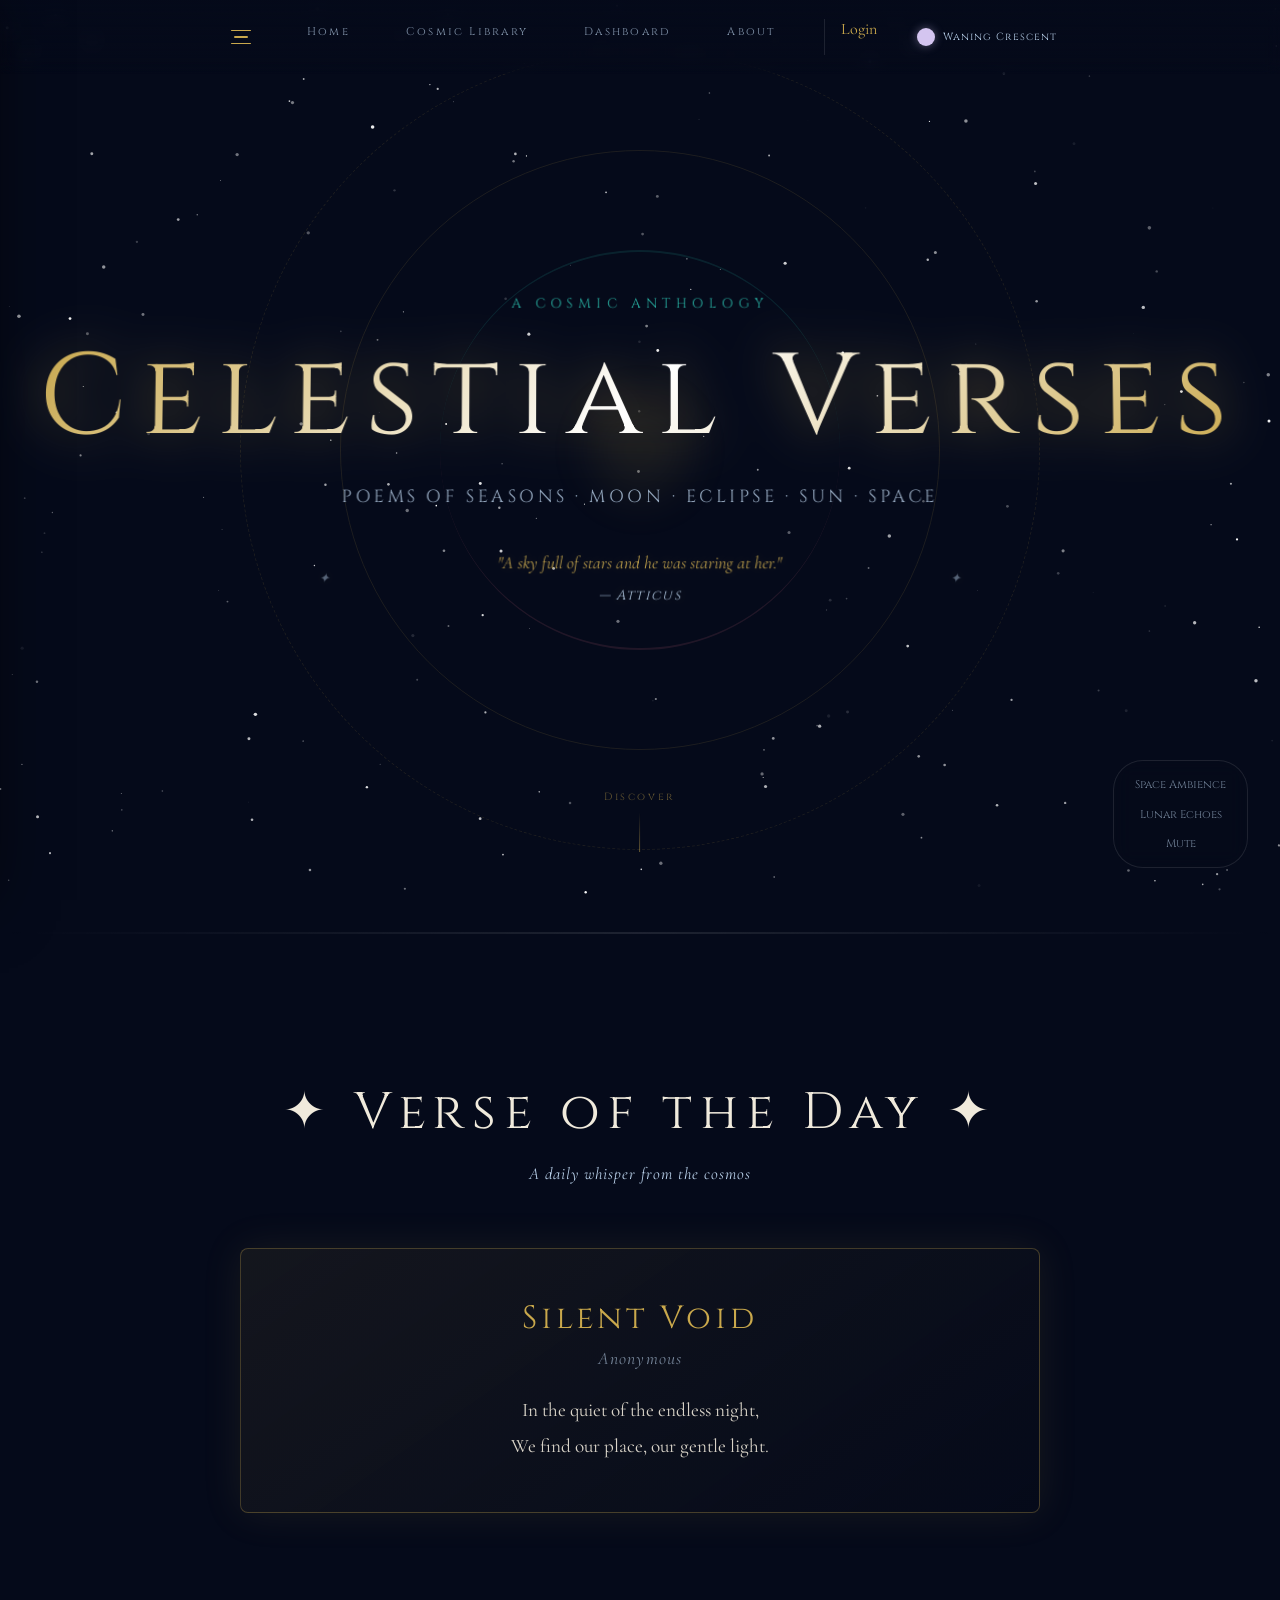
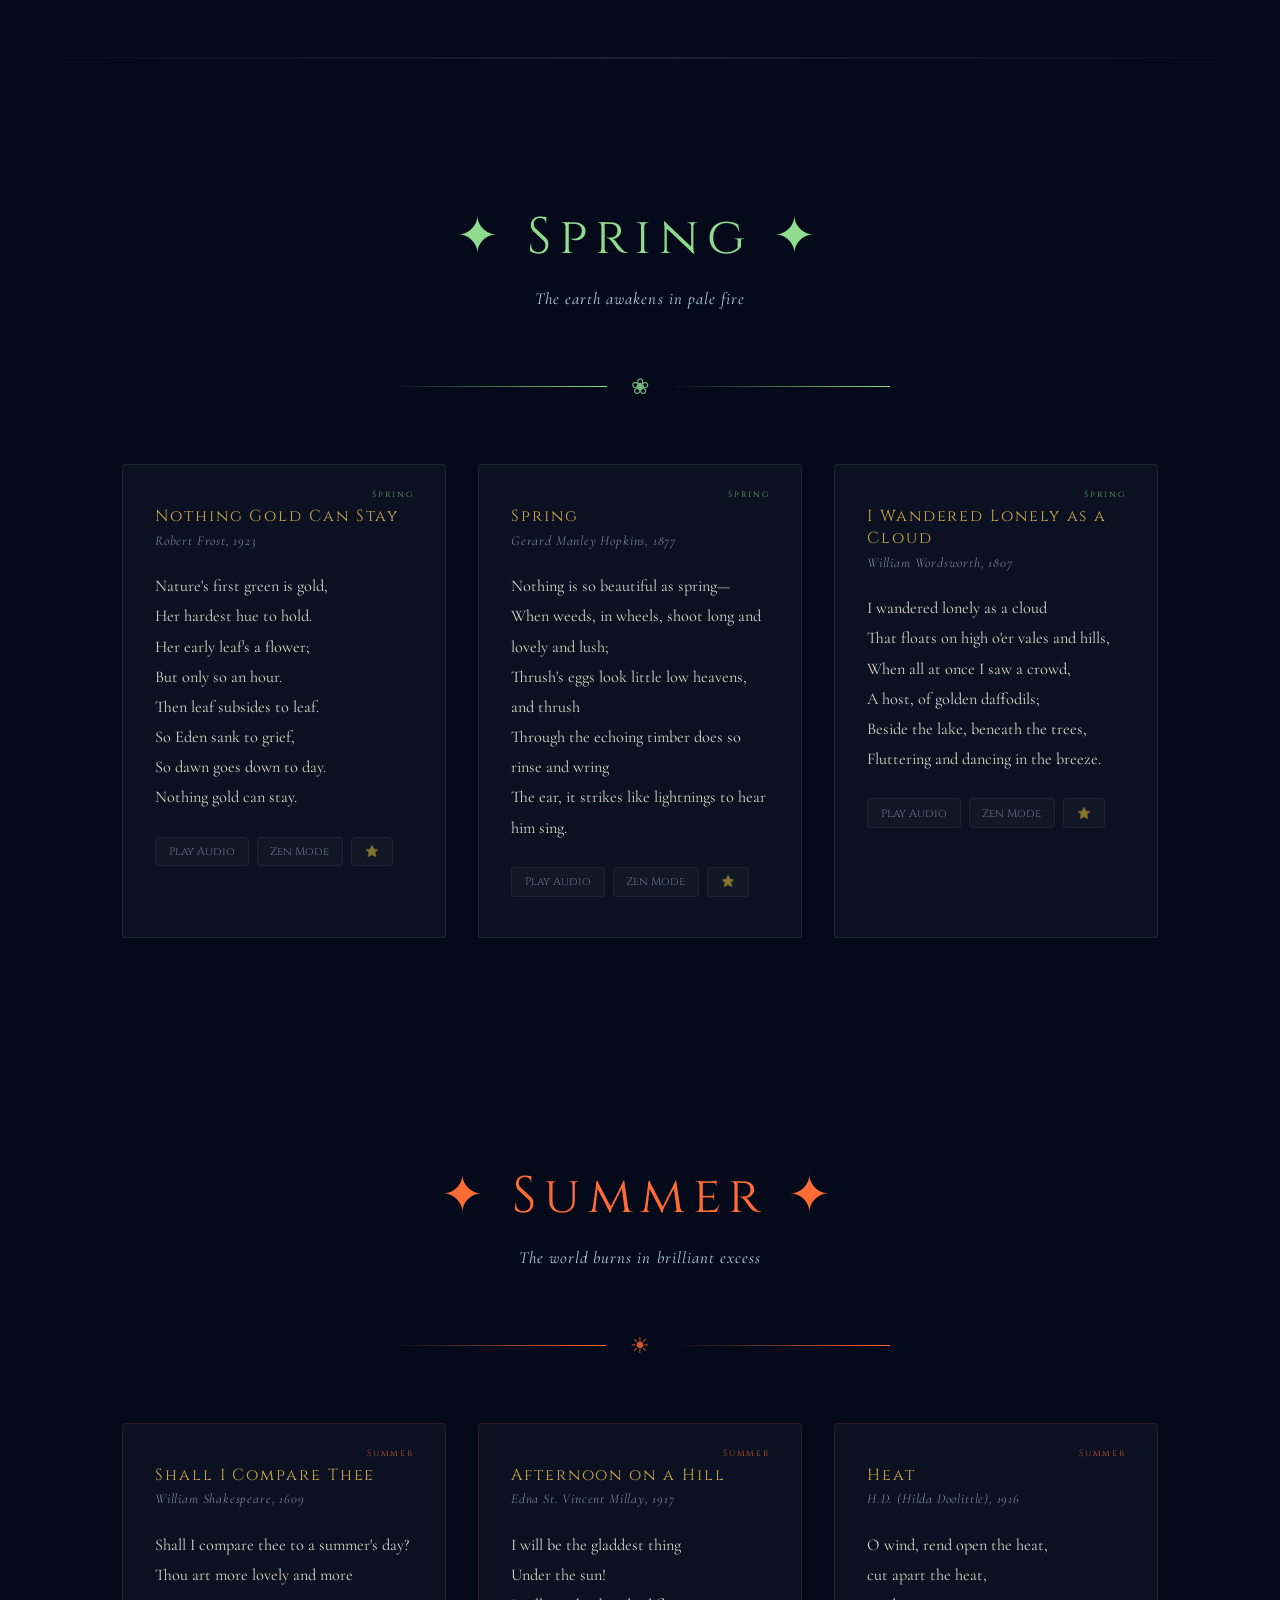
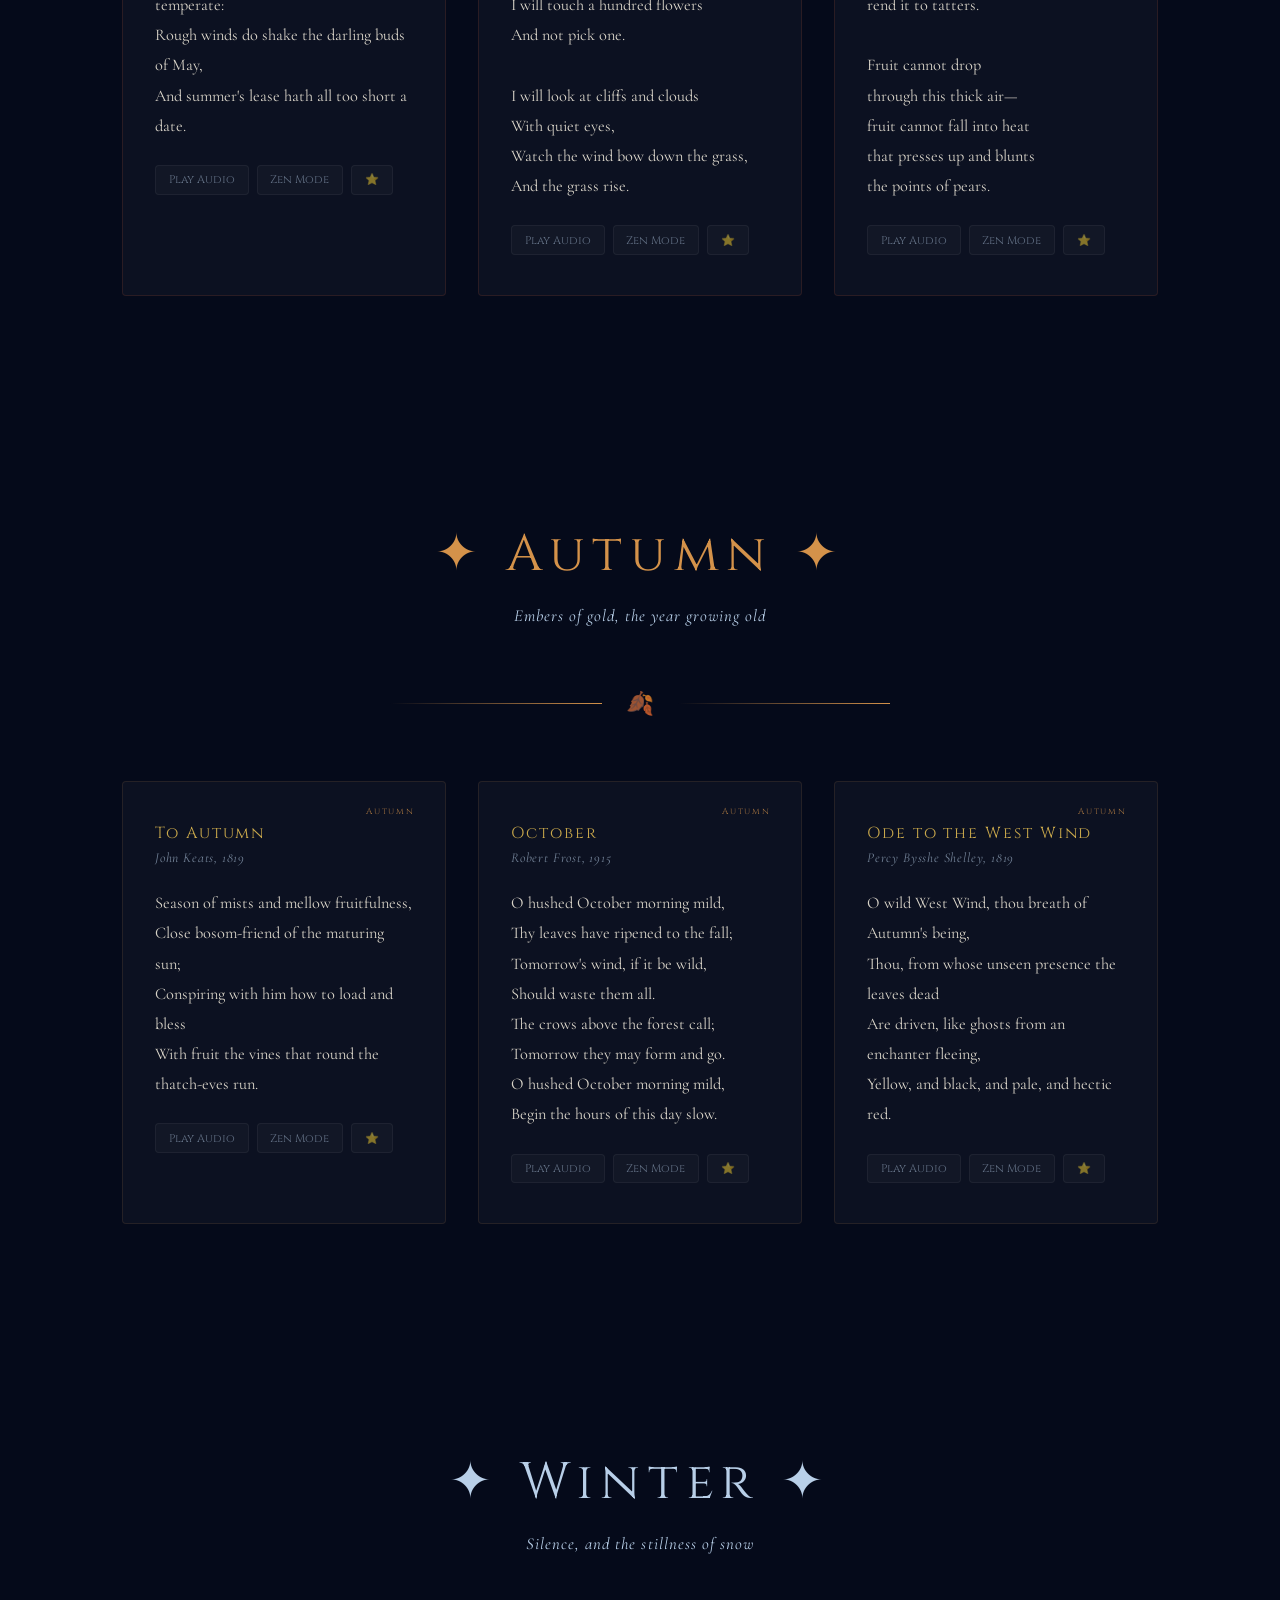
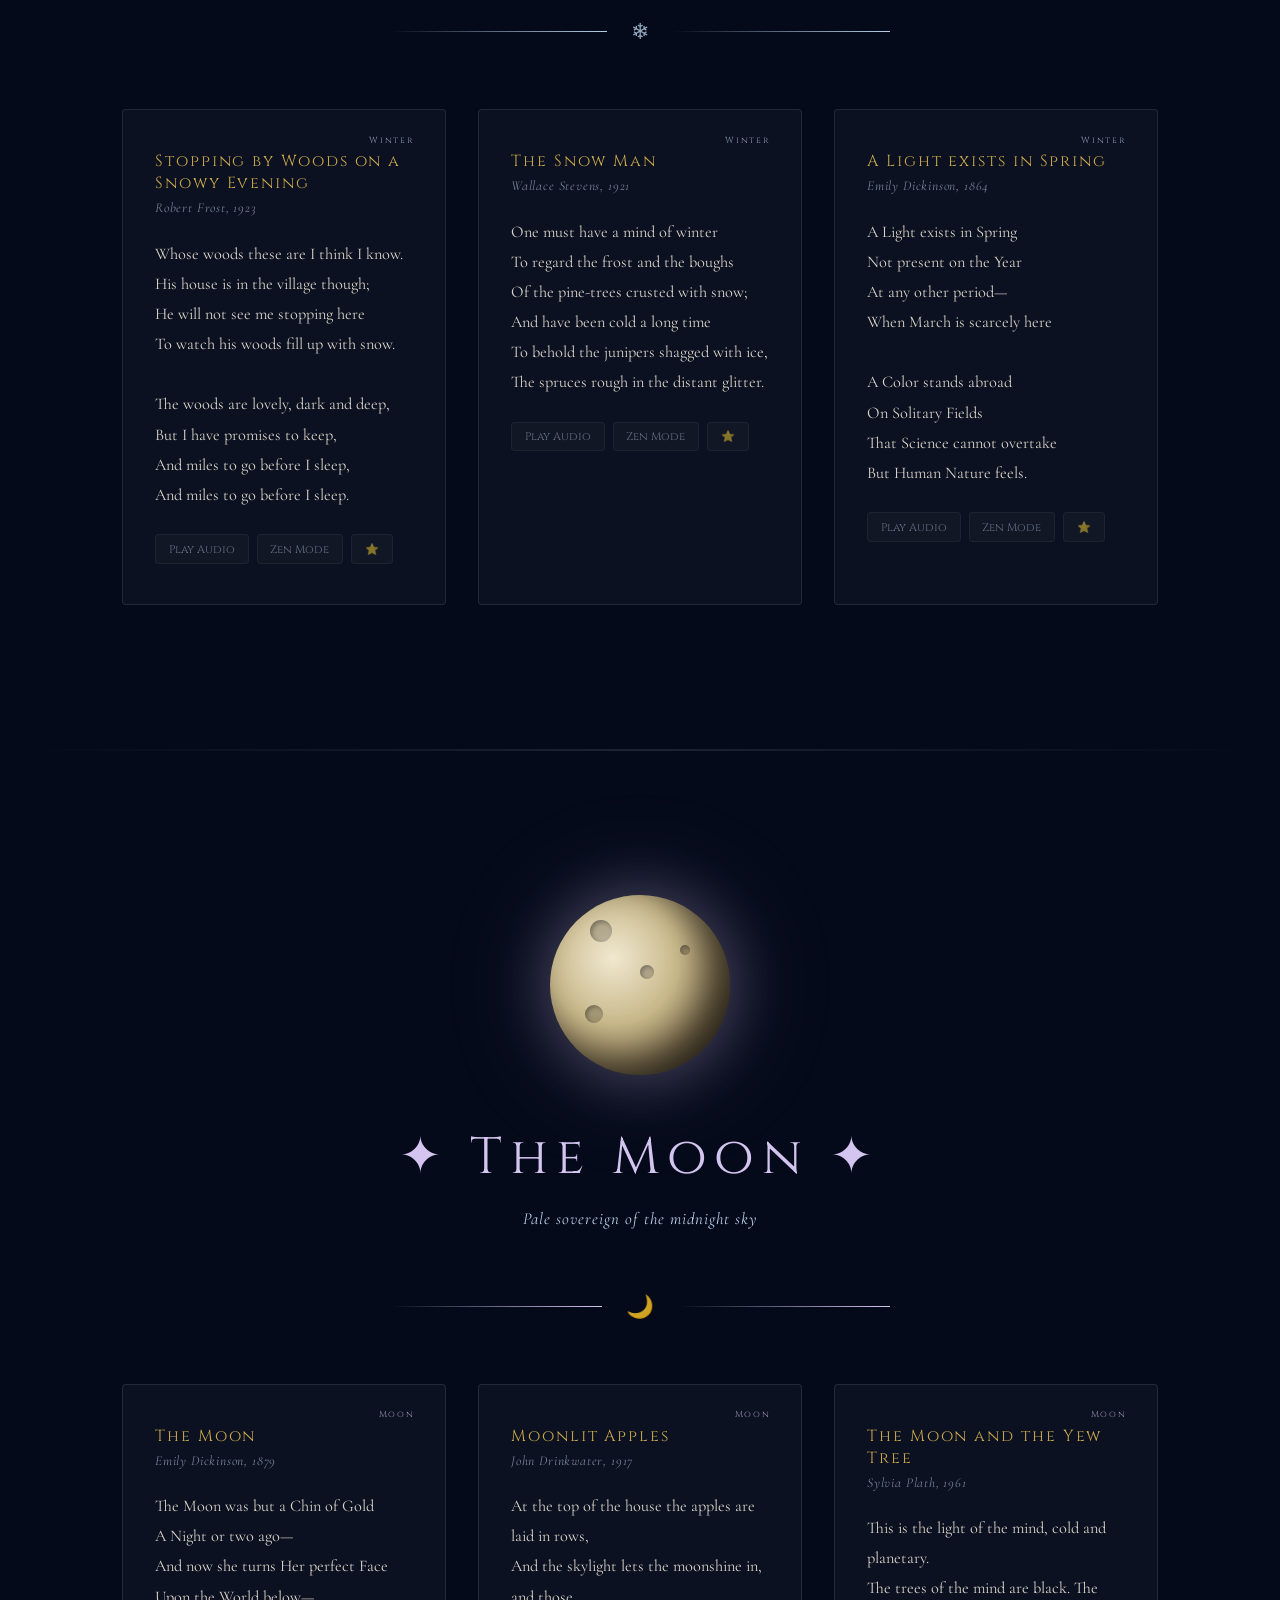
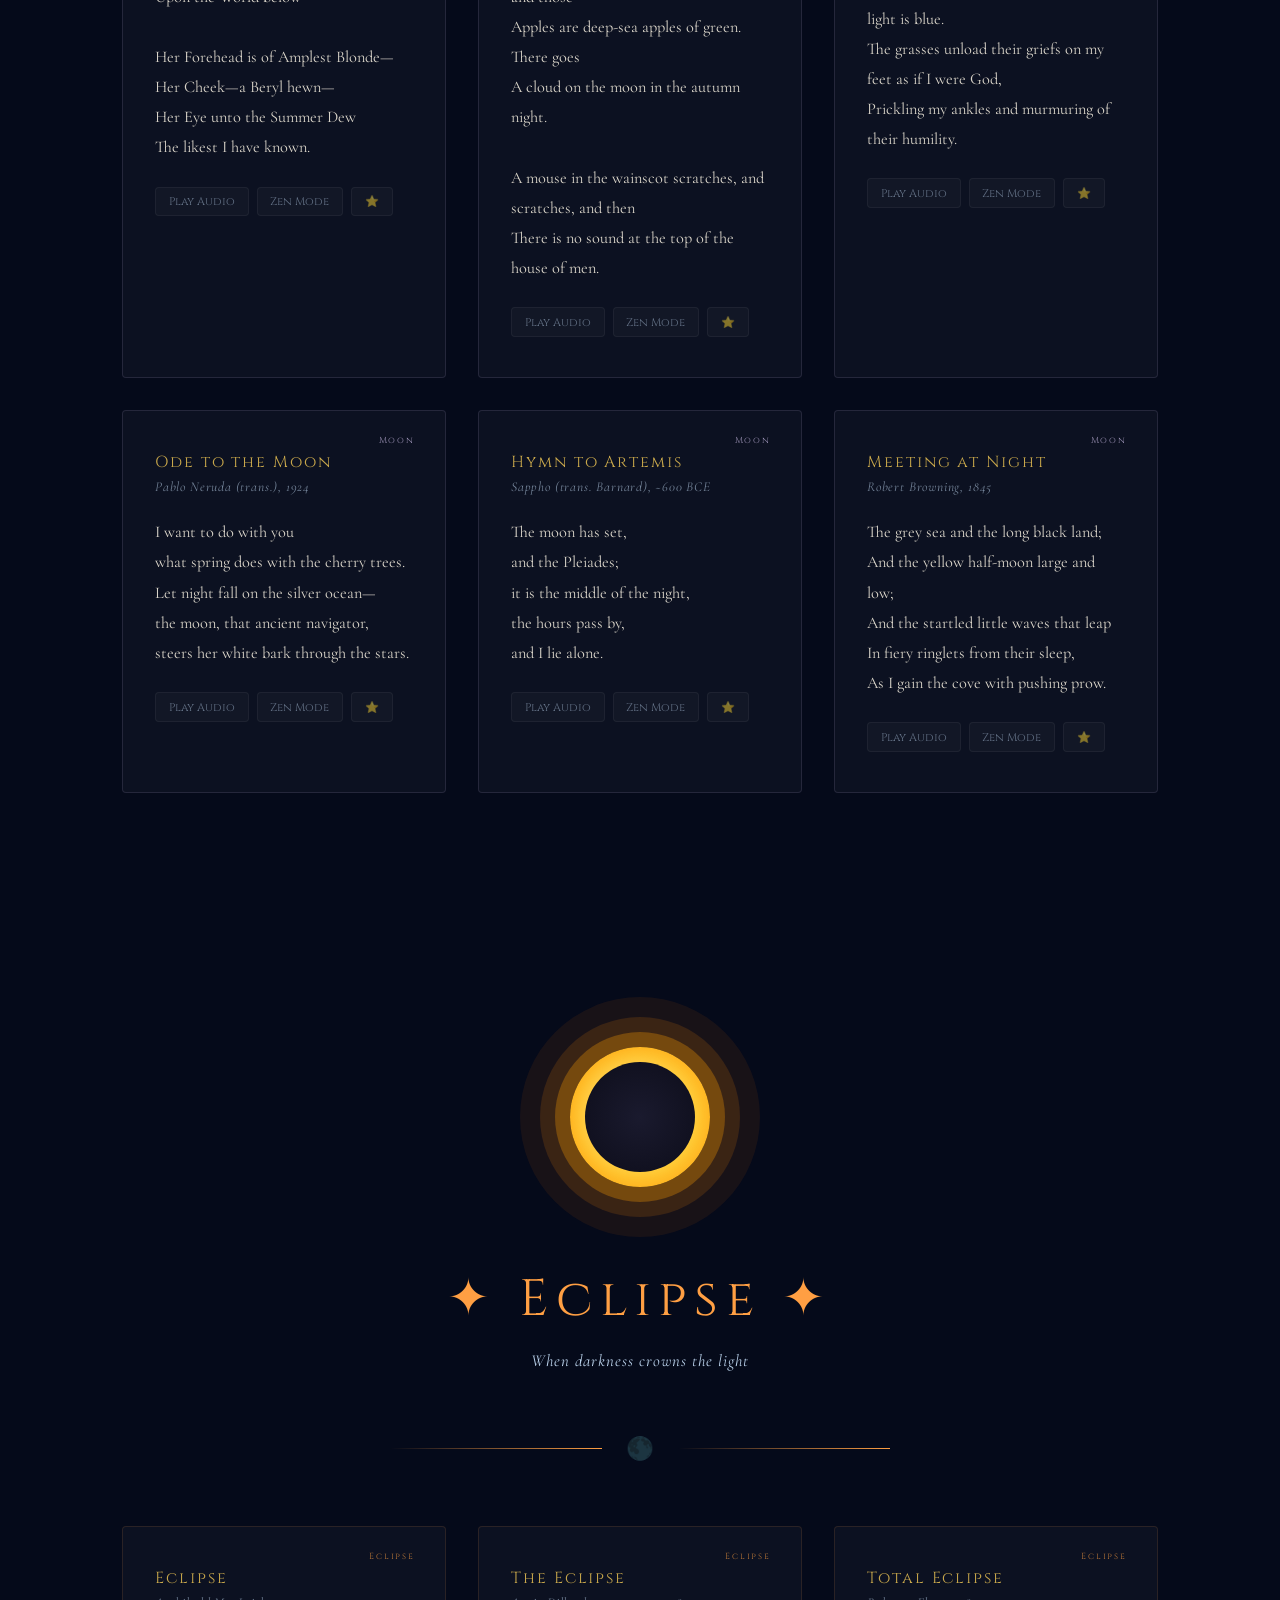
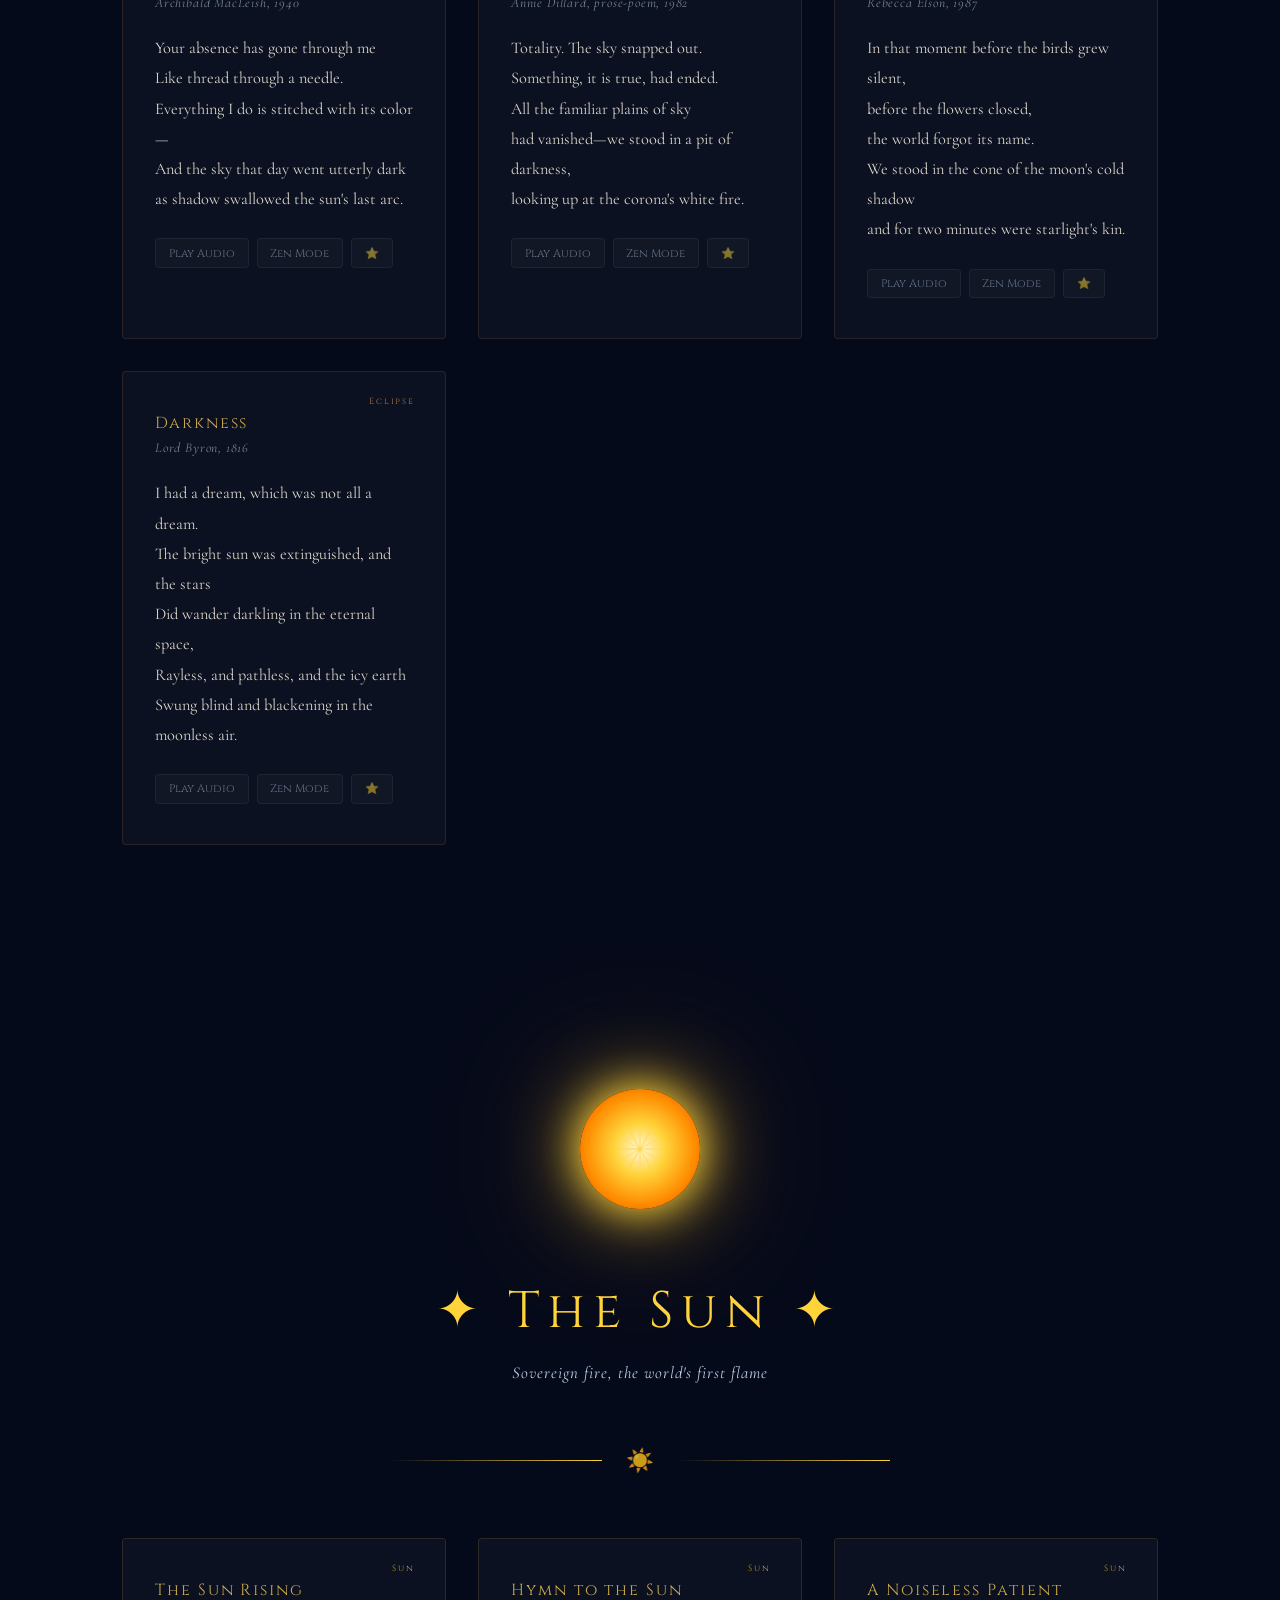
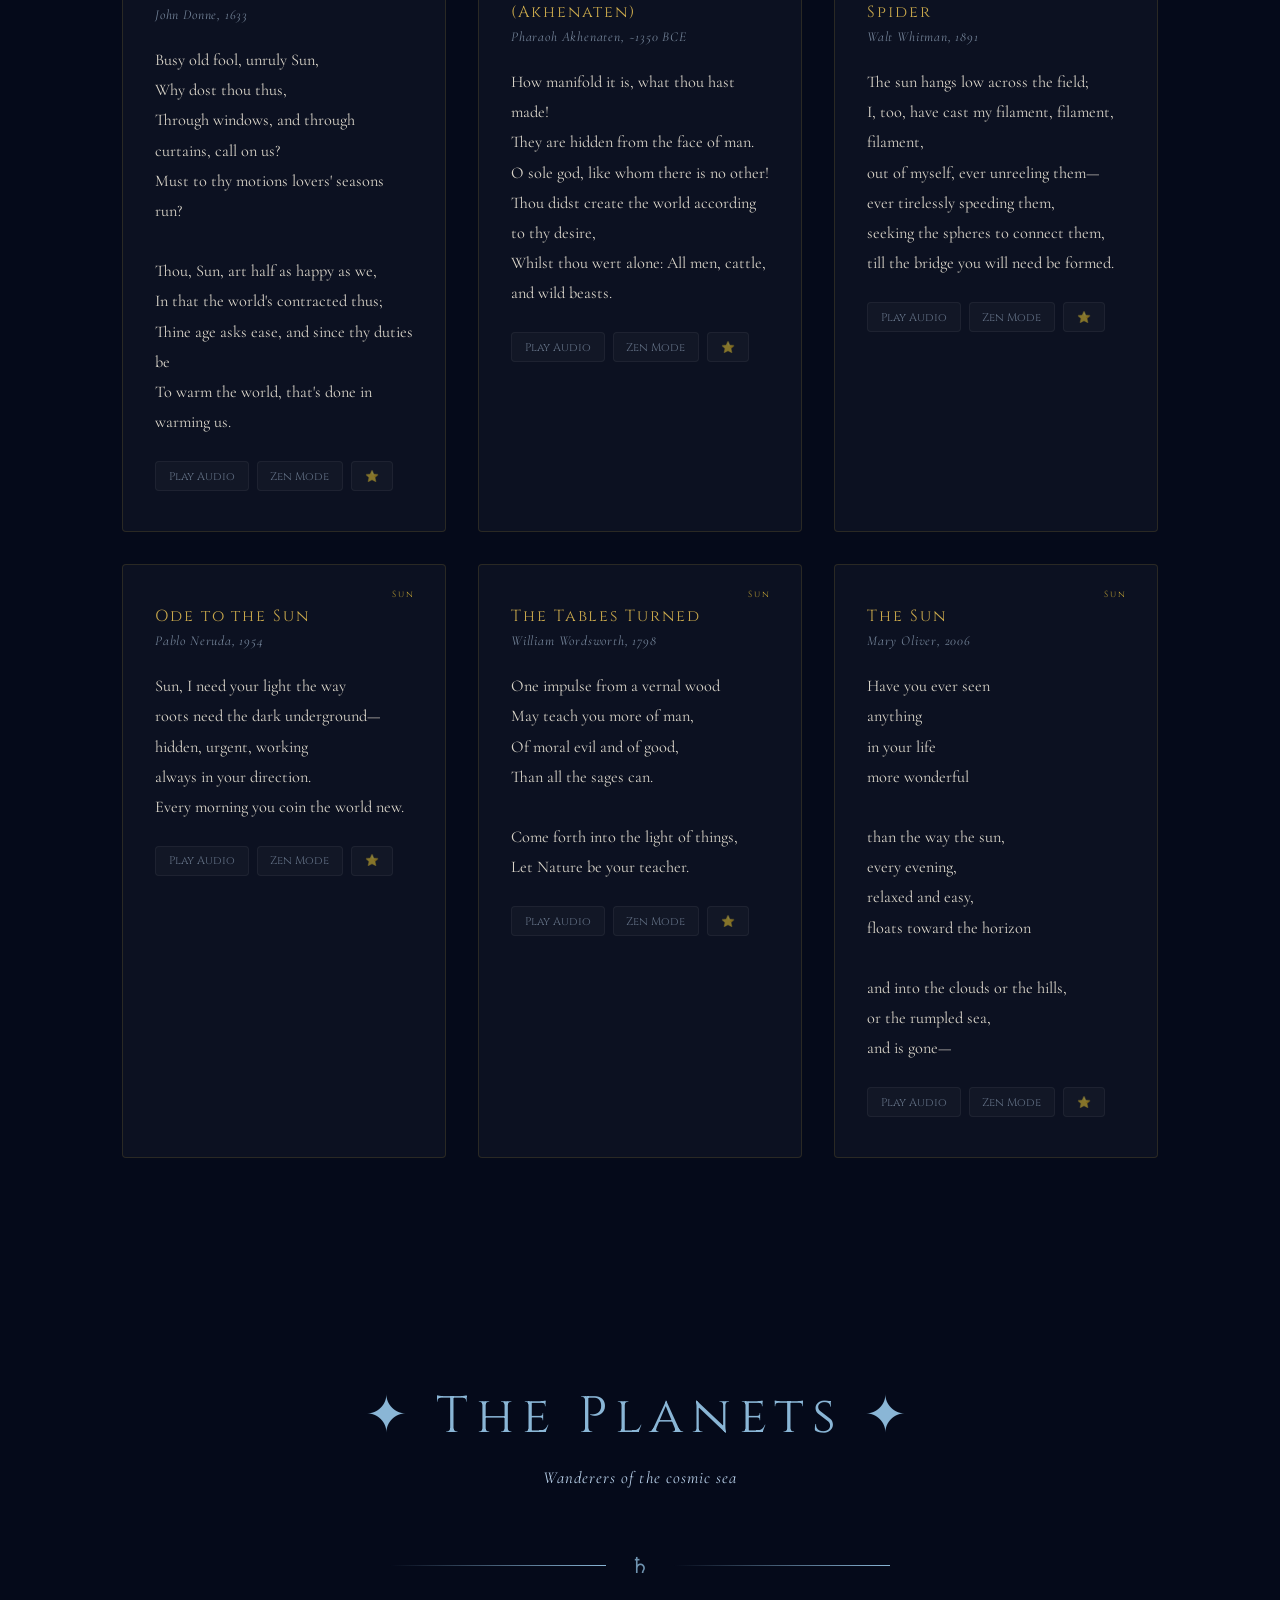
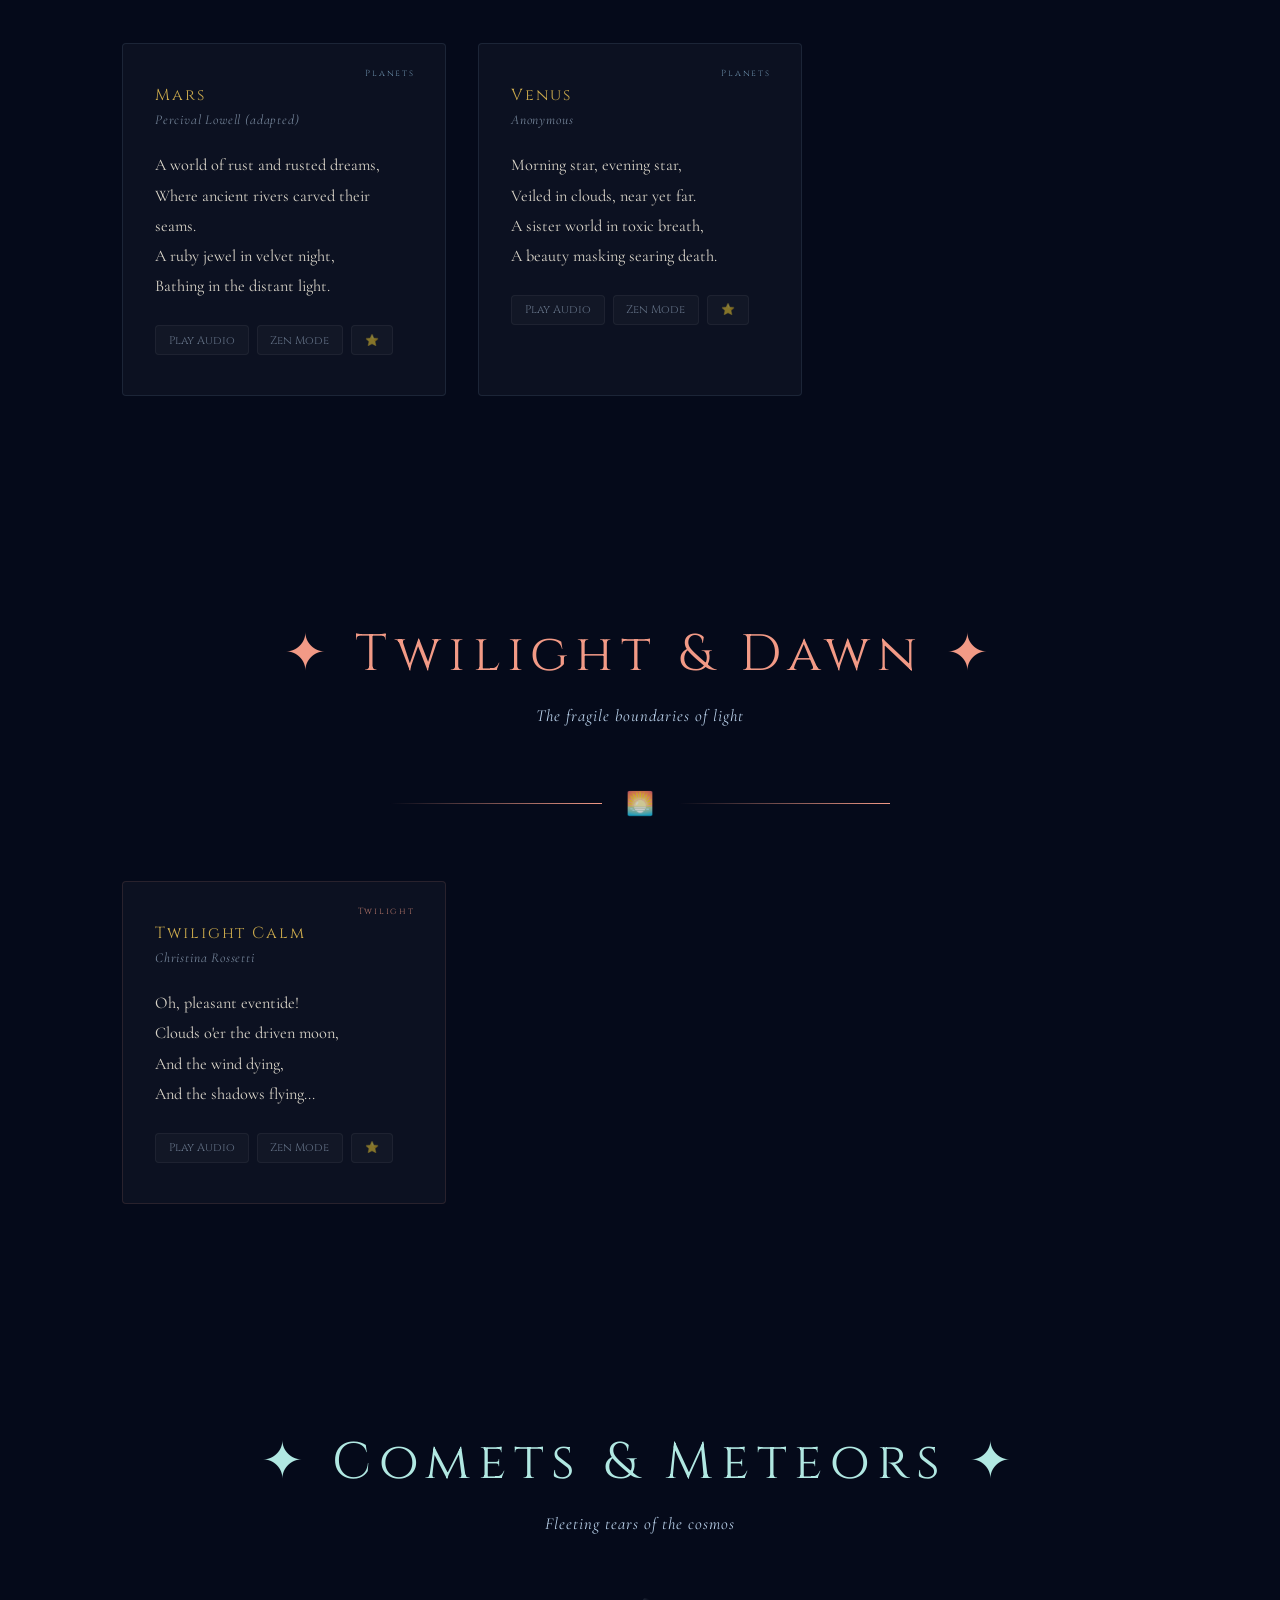
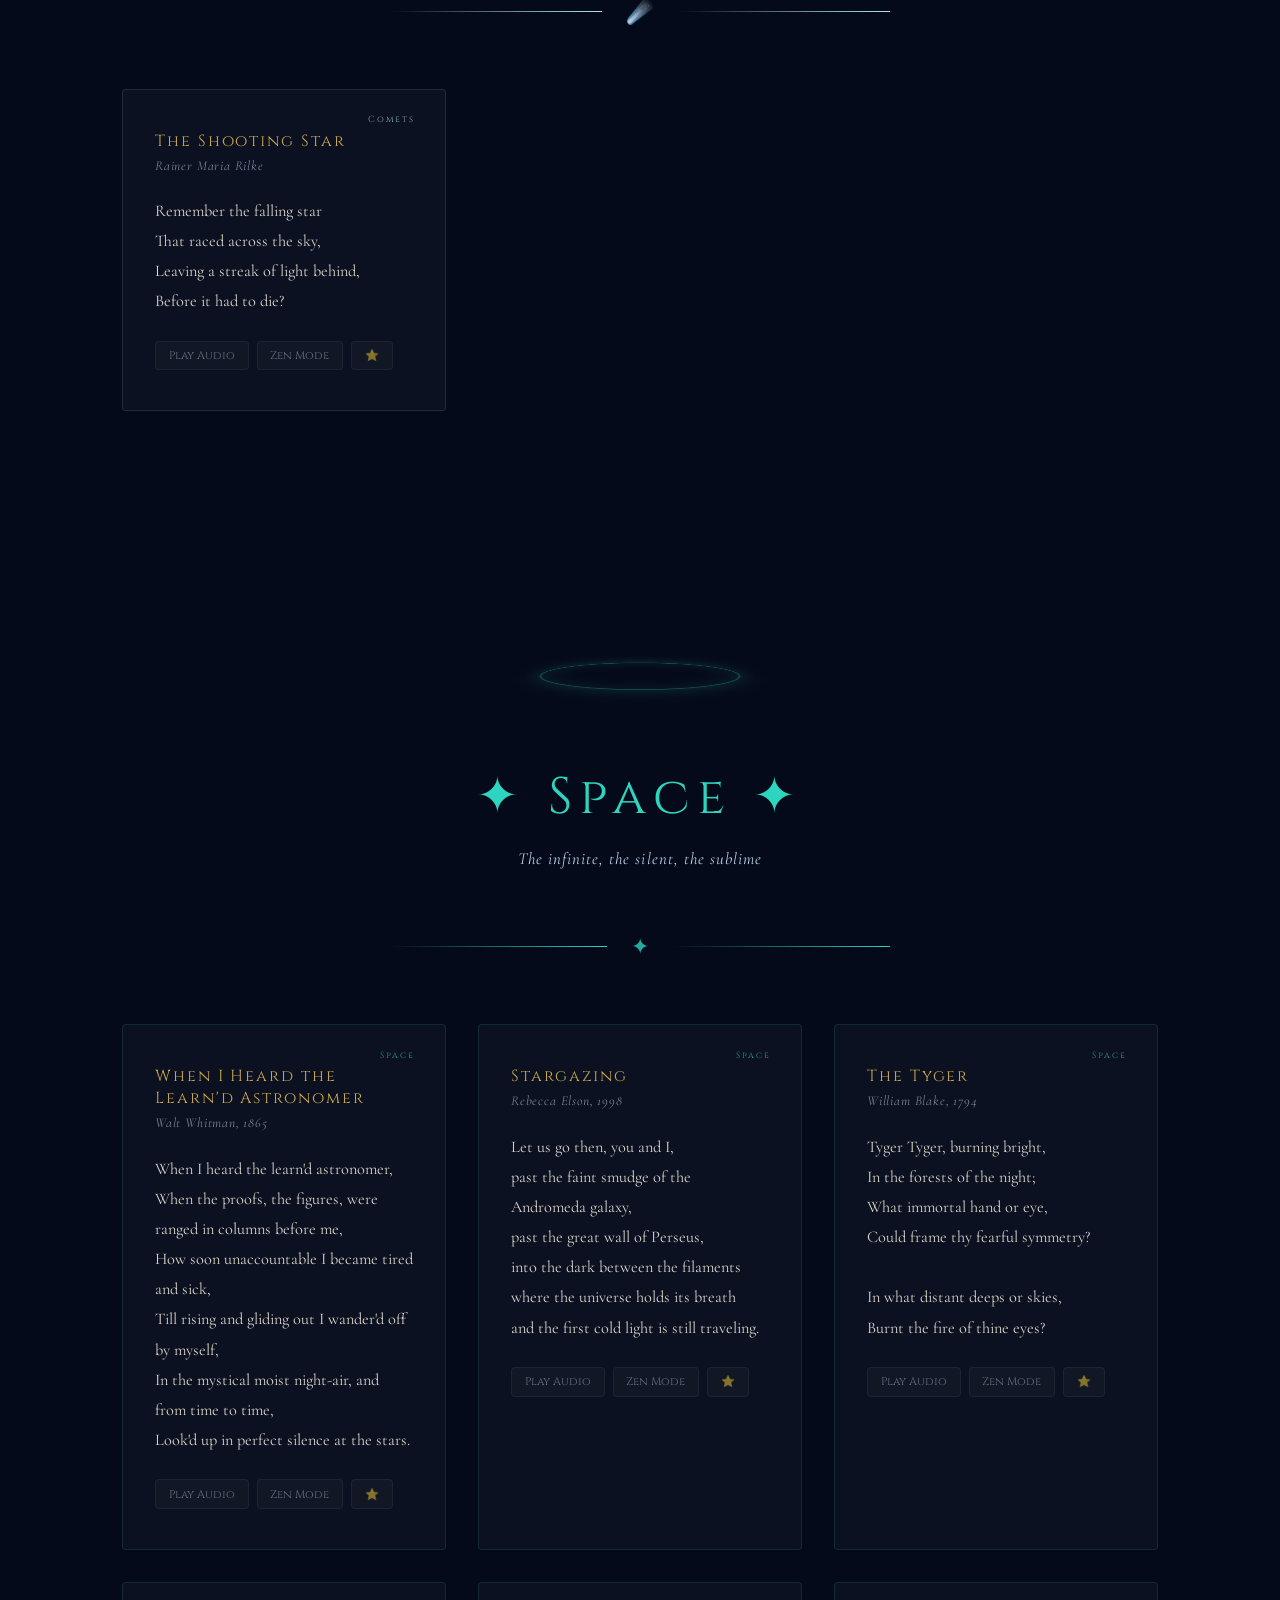
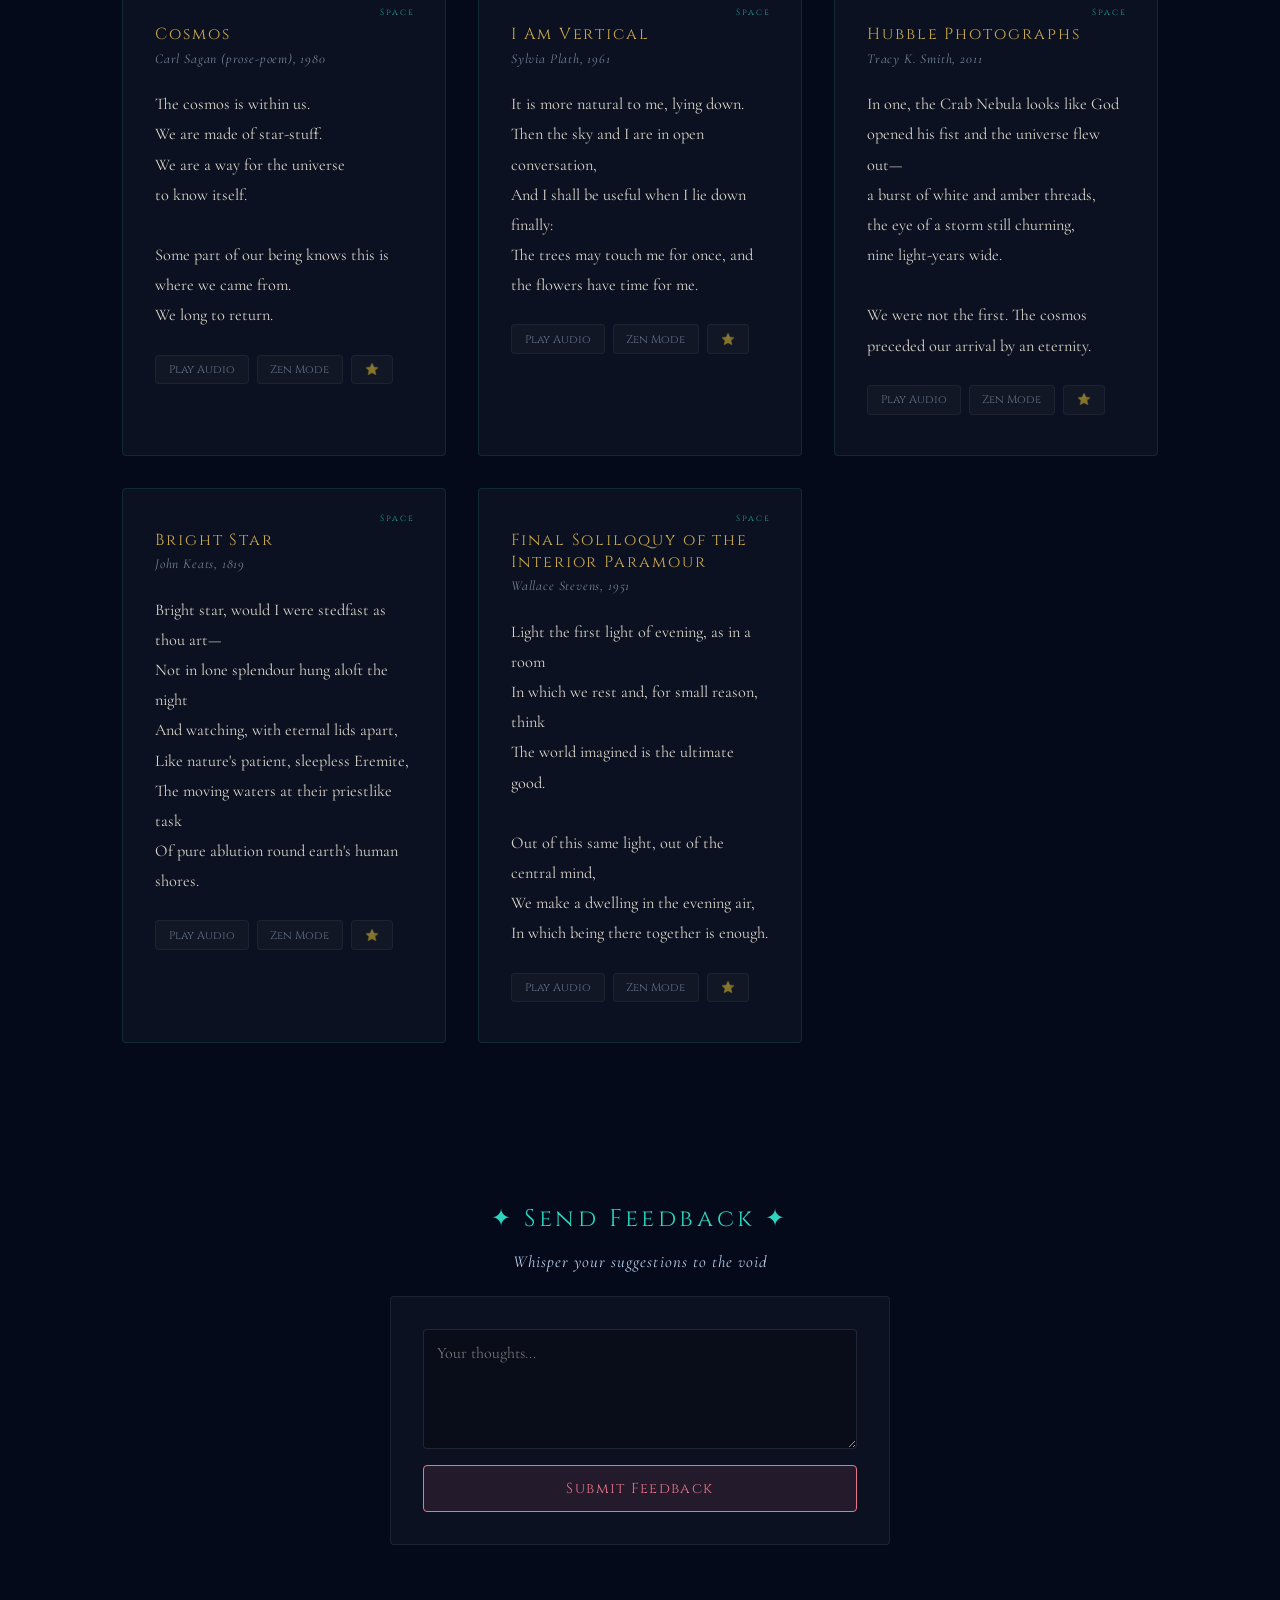
==== commit d4907a37: "fix: lock viewport scaling on mobile and prevent horizontal scrolling" ====
--- a/index.html
+++ b/index.html
@@ -3,7 +3,7 @@
 
 <head>
     <meta charset="UTF-8">
-    <meta name="viewport" content="width=device-width, initial-scale=1.0">
+    <meta name="viewport" content="width=device-width, initial-scale=1.0, maximum-scale=1.0, user-scalable=no">
     <title>Celestial Verses — Home</title>
     <meta name="description" content="A cosmic anthology and sanctuary for stargazers and poets to share their verses.">
     <link
--- a/style.css
+++ b/style.css
@@ -16,13 +16,17 @@
         }
 
         html {
-            scroll-behavior: smooth
+            scroll-behavior: smooth;
+            overflow-x: hidden;
+            width: 100%;
         }
 
         body {
             background: var(--deep);
             color: var(--pale);
             font-family: 'Cormorant Garamond', serif;
+            overflow-x: hidden;
+            width: 100%;
             overflow-x: hidden;
         }
 
@@ -1024,14 +1028,7 @@
             text-align: center;
         }
 
-        @media (max-width: 768px) {
-            nav { gap: 1rem; padding: 1rem; }
-            nav a { font-size: 0.6rem; }
-            .hero h1 { font-size: 3.5rem; }
-            .section-title { font-size: 2rem; }
-            .poem-grid { grid-template-columns: 1fr; }
-            .ambient-player { bottom: 1rem; right: 1rem; }
-        }
+
 
         @keyframes drift {
             0% {
@@ -1635,19 +1632,81 @@
         .aura-opt.active { border: 2px solid white; box-shadow: 0 0 15px currentColor; transform: scale(1.1); }
         .aura-opt.locked { filter: grayscale(100%) opacity(0.3); cursor: not-allowed; }
 
-        /* RESPONSIVE */
-        @media(max-width:640px) {
+        /* --- COMPREHENSIVE MOBILE RESPONSIVENESS --- */
+        @media (max-width: 768px) {
+            /* Navigation */
             nav {
+                padding: 1rem;
+                justify-content: space-between;
+                gap: 0.5rem;
+            }
+            nav > a {
+                display: none; /* Hide default text links, rely on sidebar on mobile */
+            }
+            #loginBtn {
+                border-left: none !important;
+                padding-left: 0 !important;
+                font-size: 0.9rem;
+            }
+            .moon-widget {
+                transform: scale(0.85);
+                transform-origin: right center;
+            }
+            
+            /* Sidebar */
+            .sidebar {
+                width: 85vw; /* Take up most of the screen but leave a sliver to tap out */
+                left: -85vw;
+            }
+            
+            /* Typography */
+            .hero h1 {
+                font-size: 3.2rem;
+            }
+            .hero p {
+                font-size: 1rem;
+                padding: 0 1rem;
+            }
+            .section-title {
+                font-size: 2rem;
+            }
+            
+            /* Layout & Grids */
+            .poem-grid {
+                grid-template-columns: 1fr;
+                gap: 1.5rem;
+                padding: 0 0.5rem;
+            }
+            
+            /* Gamified Profile Dashboard */
+            .gamified-profile-wrap {
+                padding: 1.5rem 1rem;
+            }
+            .profile-header-gamified {
+                flex-direction: column;
+                text-align: center;
                 gap: 1rem;
-                flex-wrap: wrap
-            }
-
-            nav a {
-                font-size: .6rem
-            }
-
-            .poem-grid {
-                grid-template-columns: 1fr
-            }
-        }
-    +            }
+            .profile-info-gamified {
+                width: 100%;
+            }
+            .avatar-options, .aura-picker {
+                justify-content: center;
+            }
+            
+            /* Modals & Overlays */
+            .auth-box {
+                width: 90%;
+                padding: 2rem 1.5rem;
+            }
+            #zenPoemTitle { font-size: 2rem !important; }
+            #zenPoemText { font-size: 1.2rem !important; padding: 0 1rem; }
+            
+            /* Ambient Player */
+            .ambient-player {
+                bottom: 1rem;
+                right: 1rem;
+                transform: scale(0.9);
+                transform-origin: bottom right;
+            }
+        }
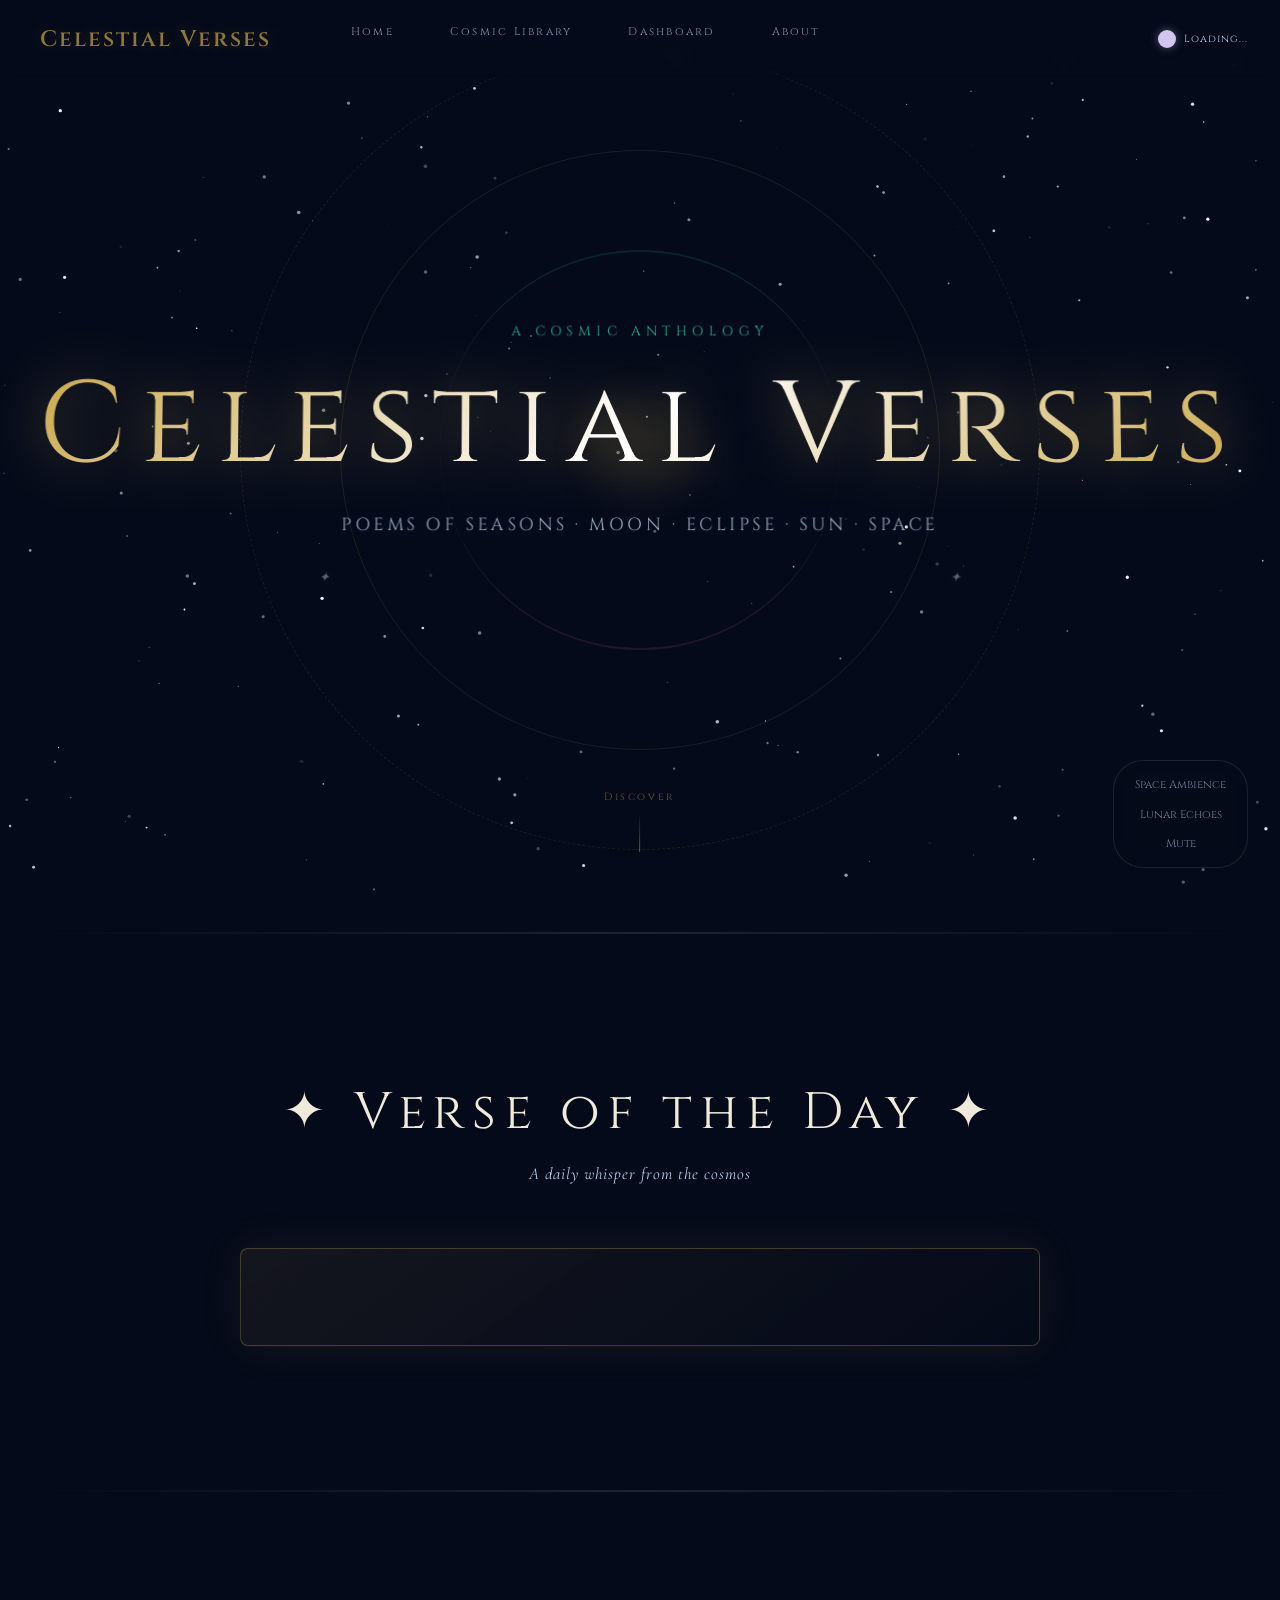
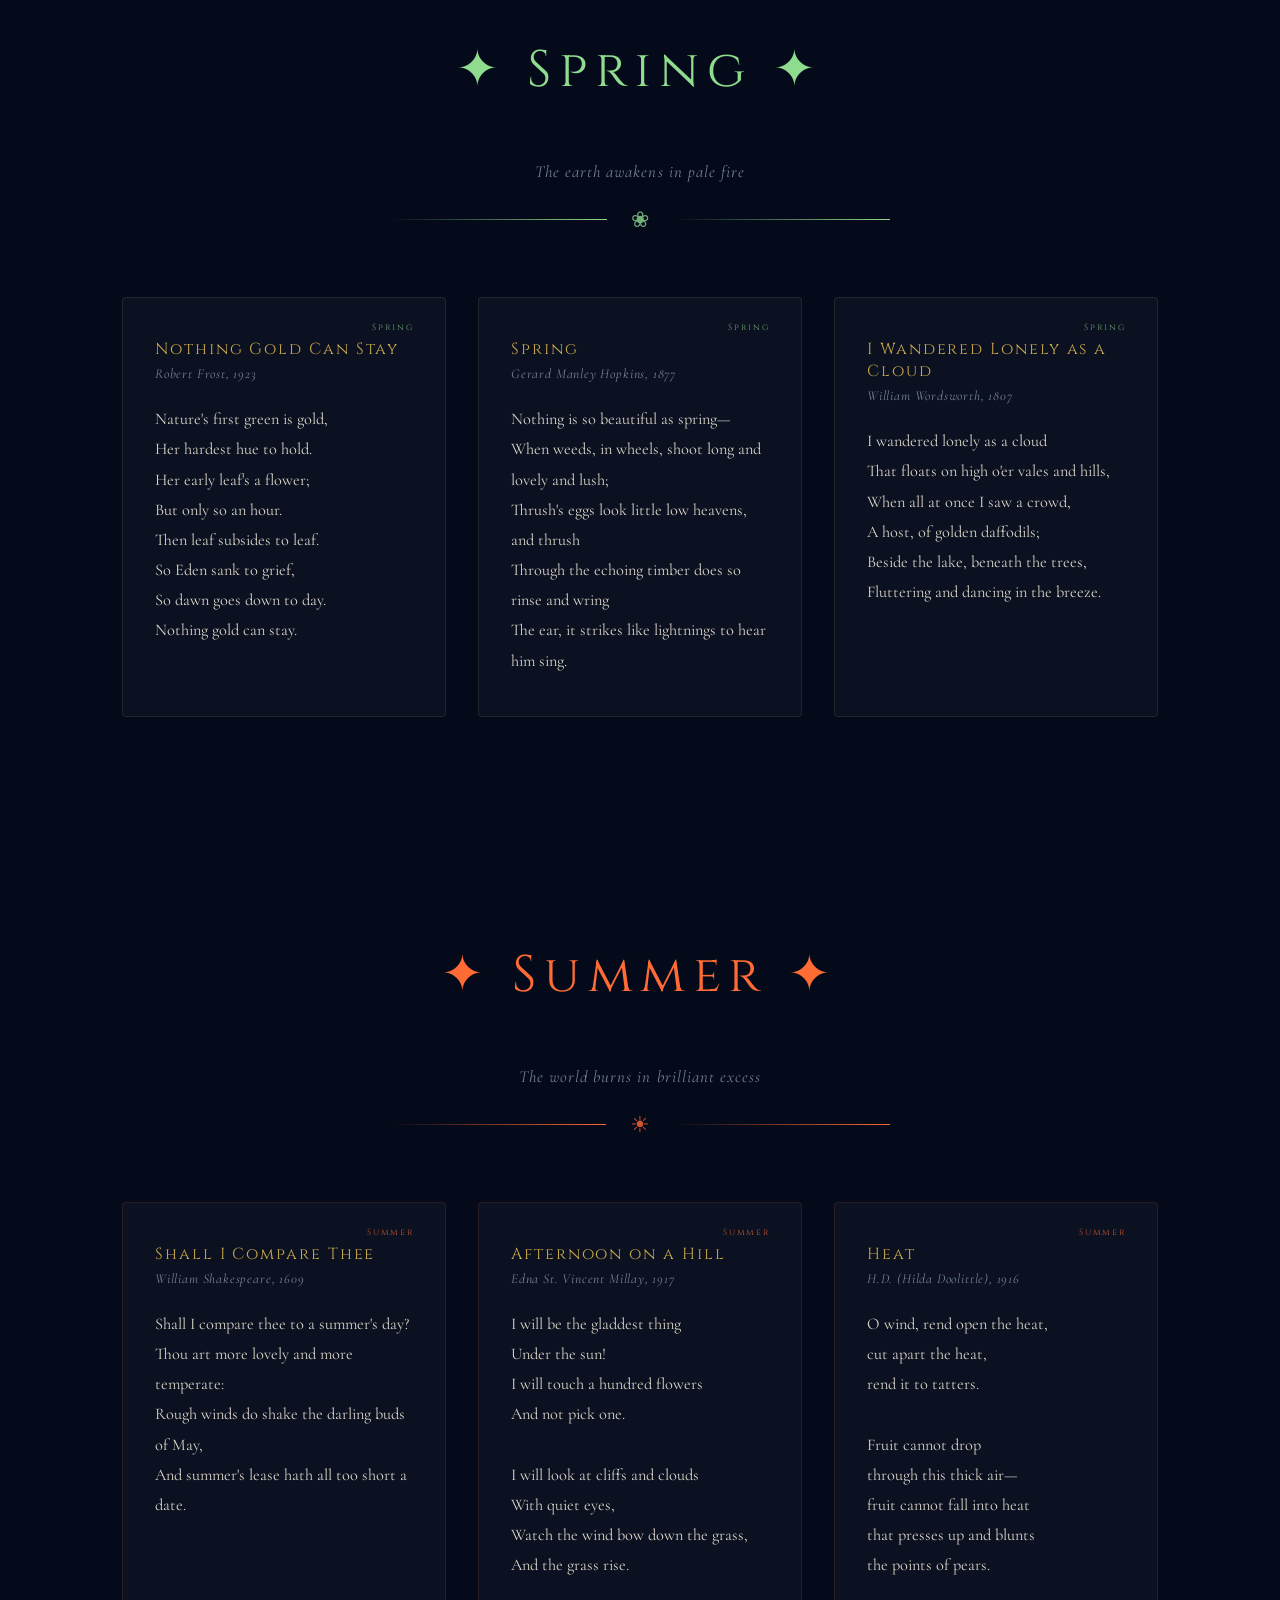
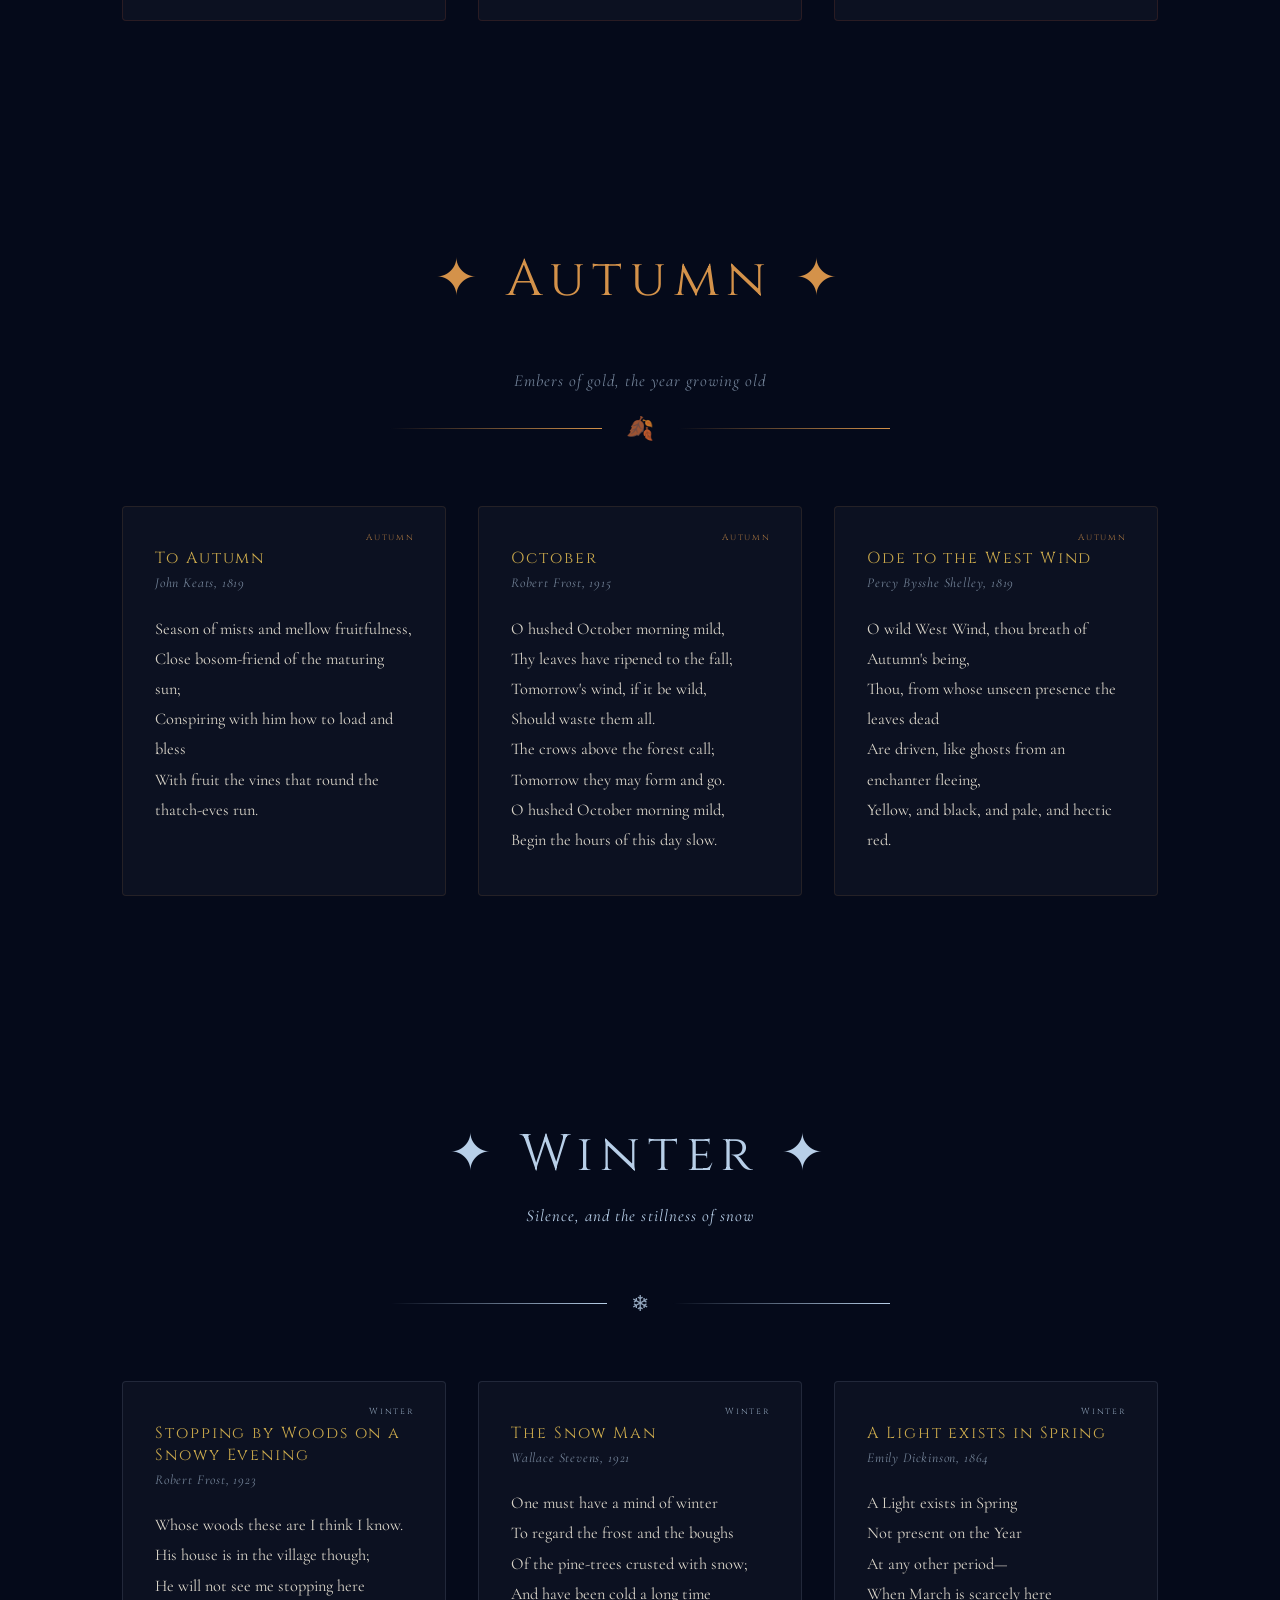
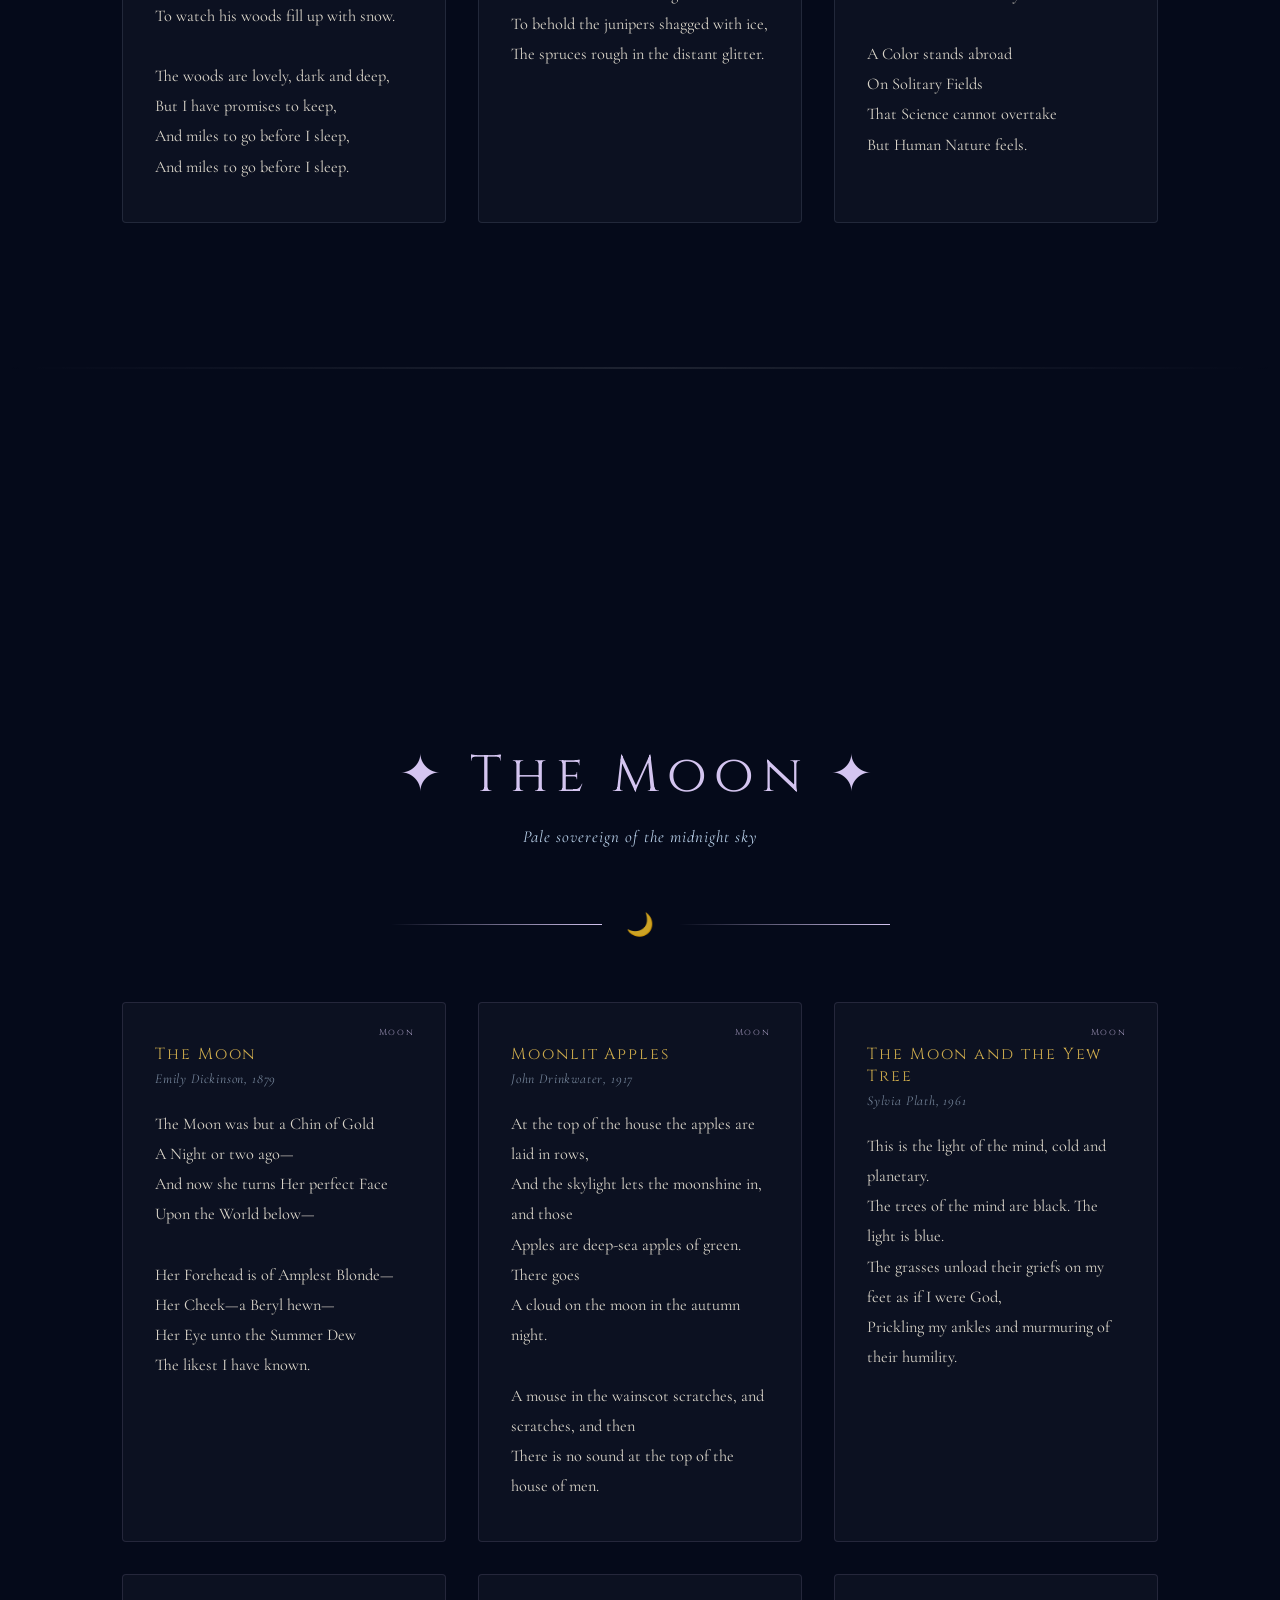
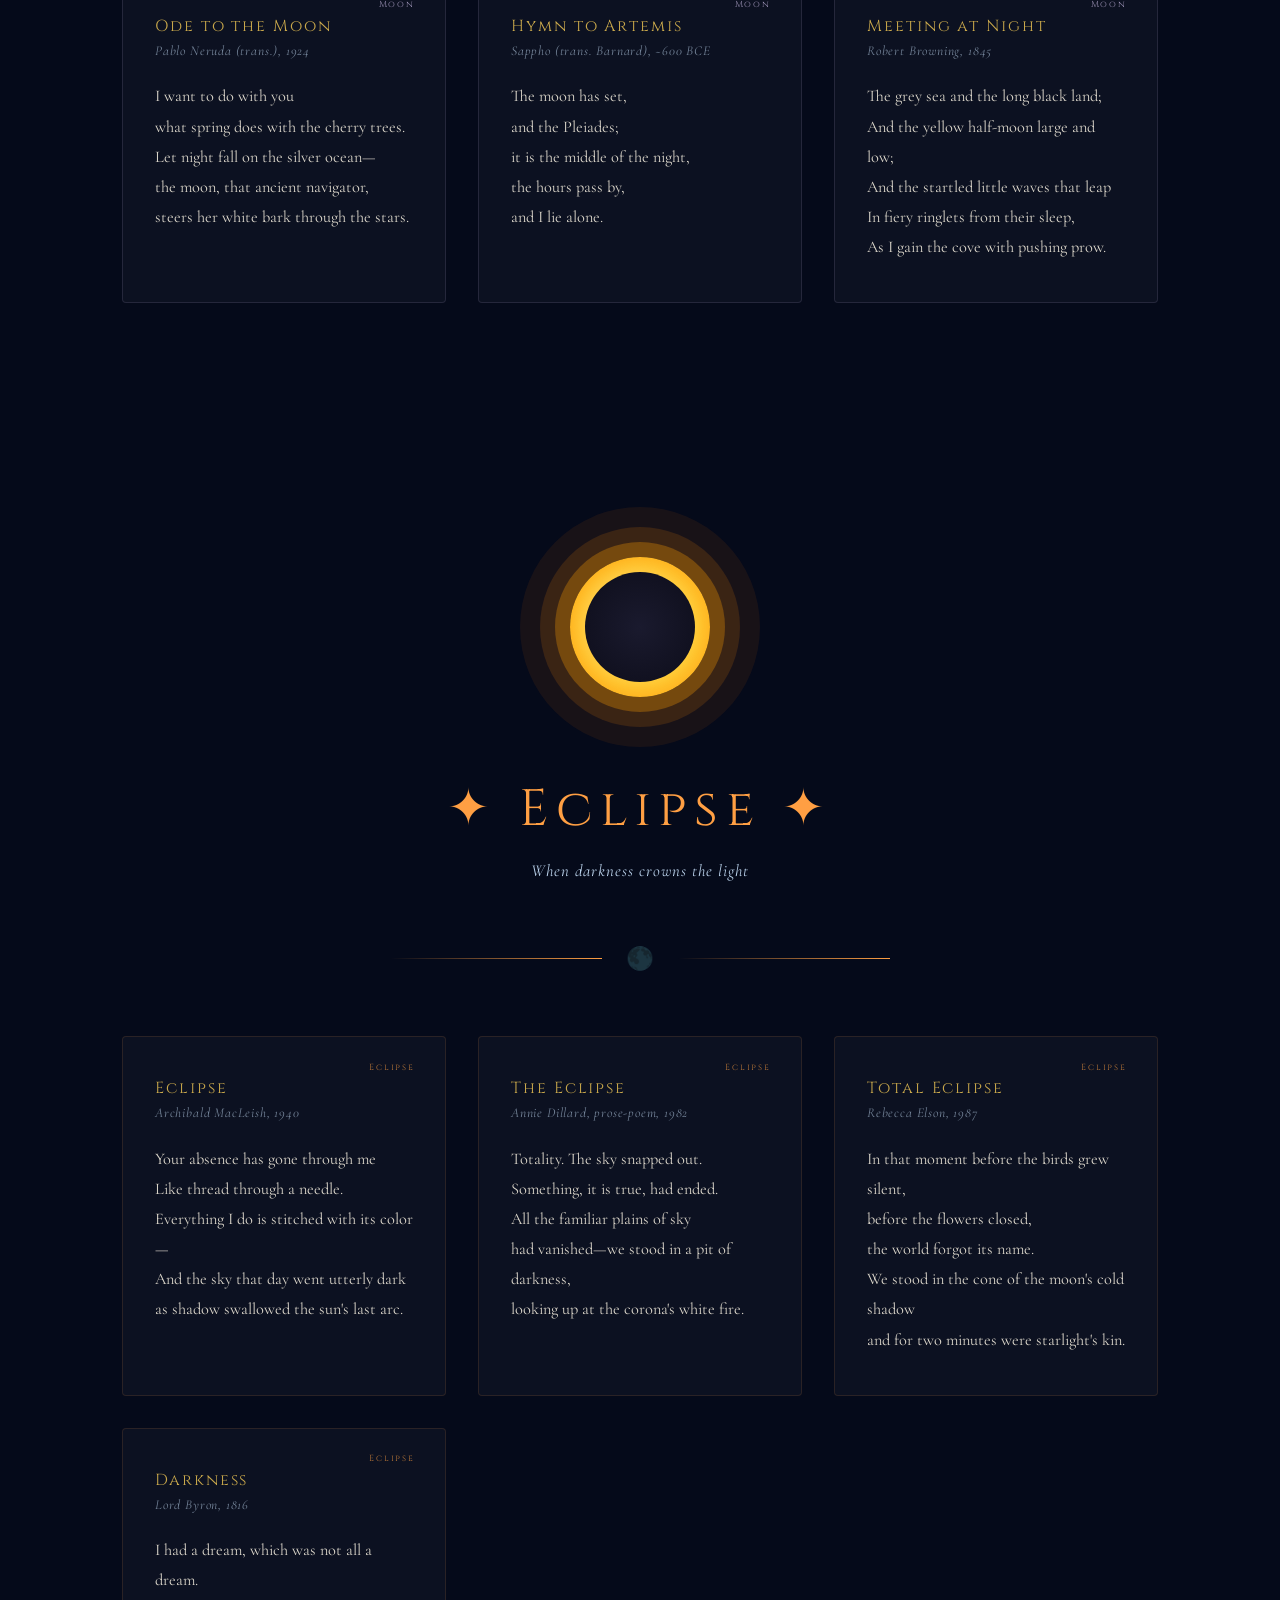
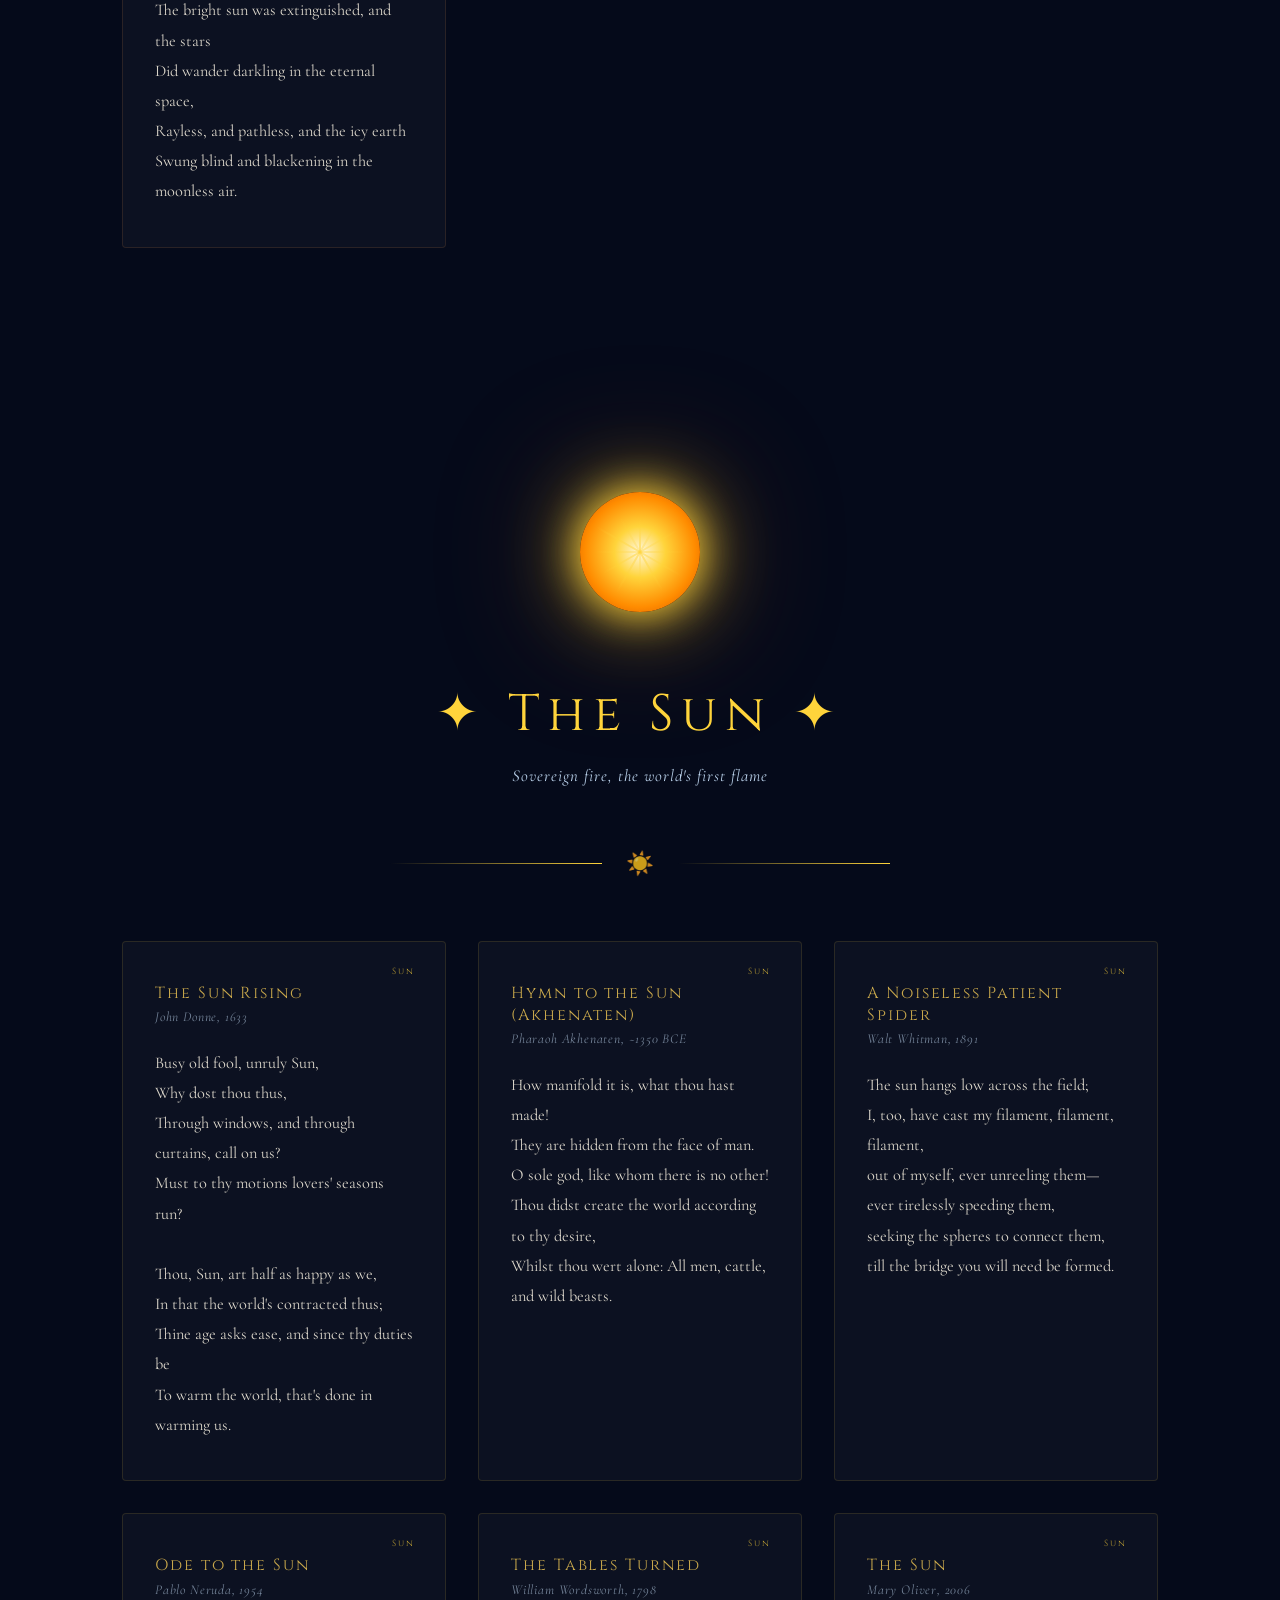
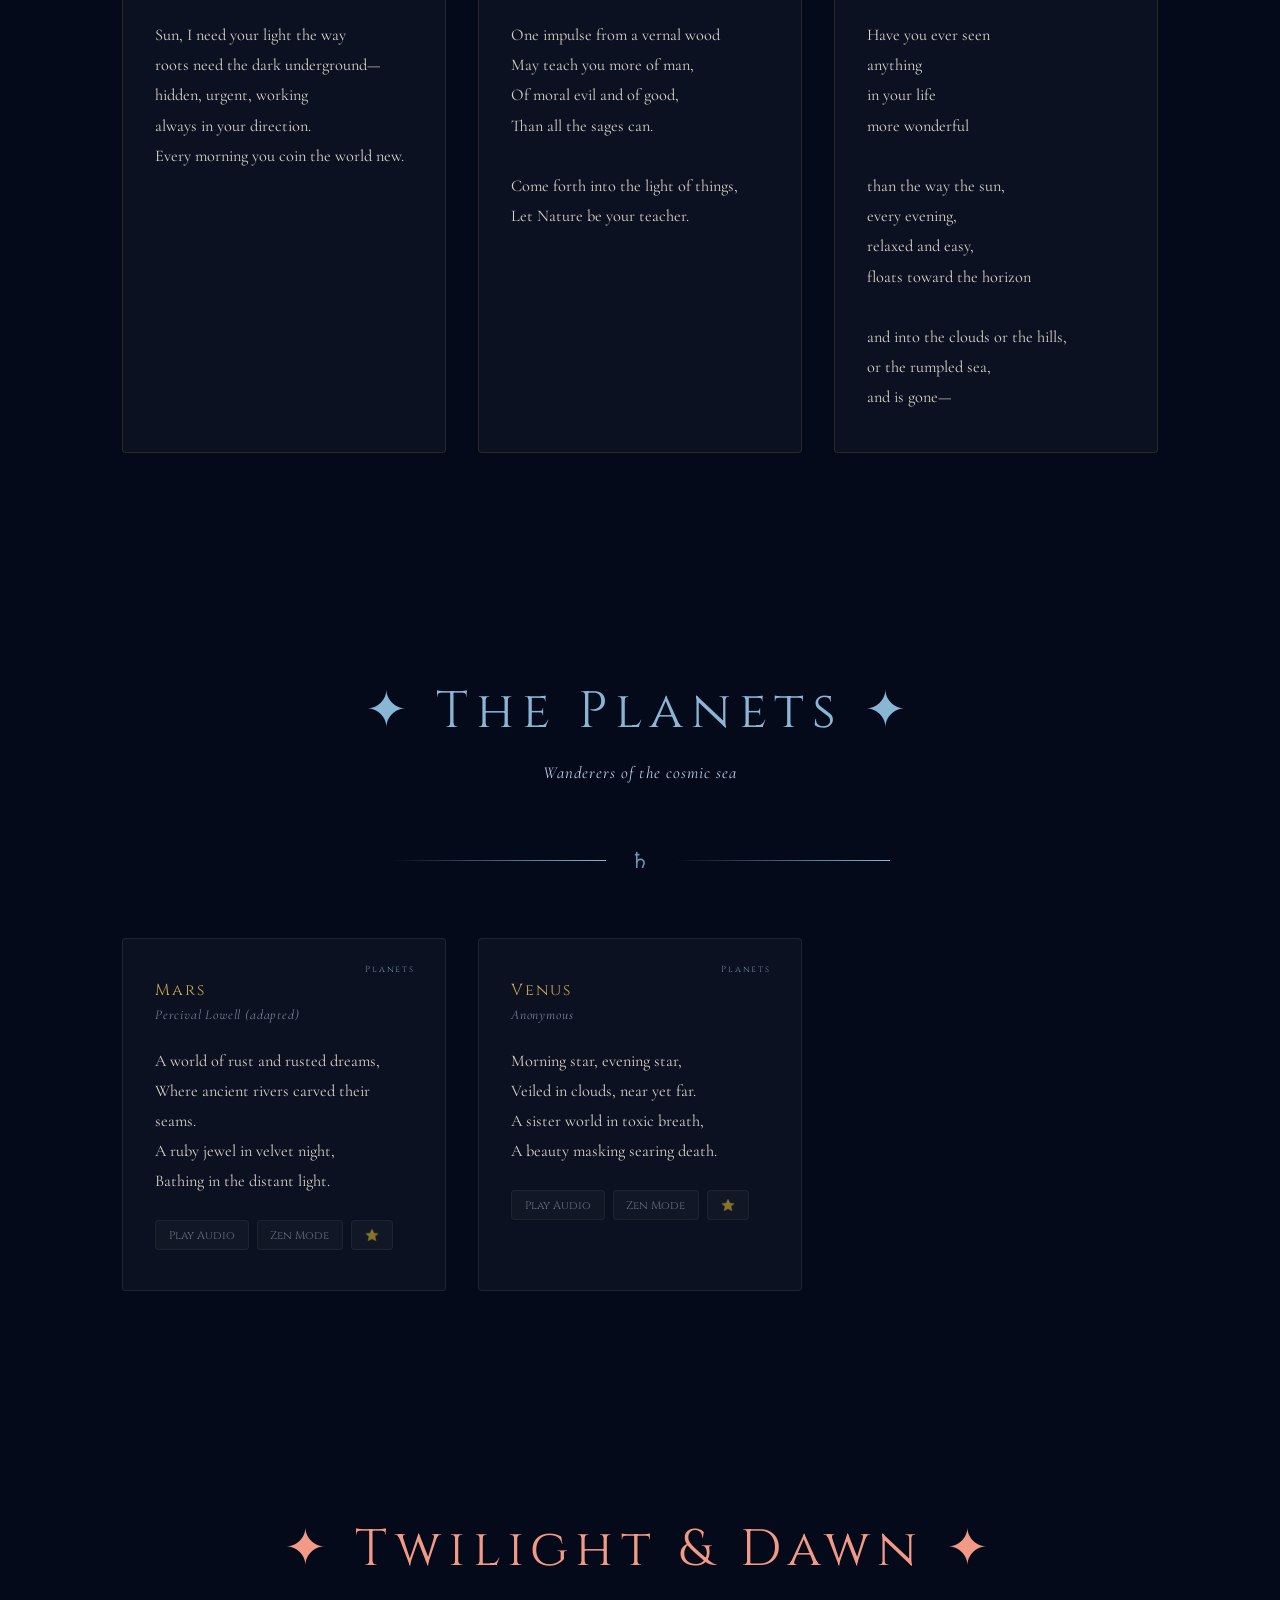
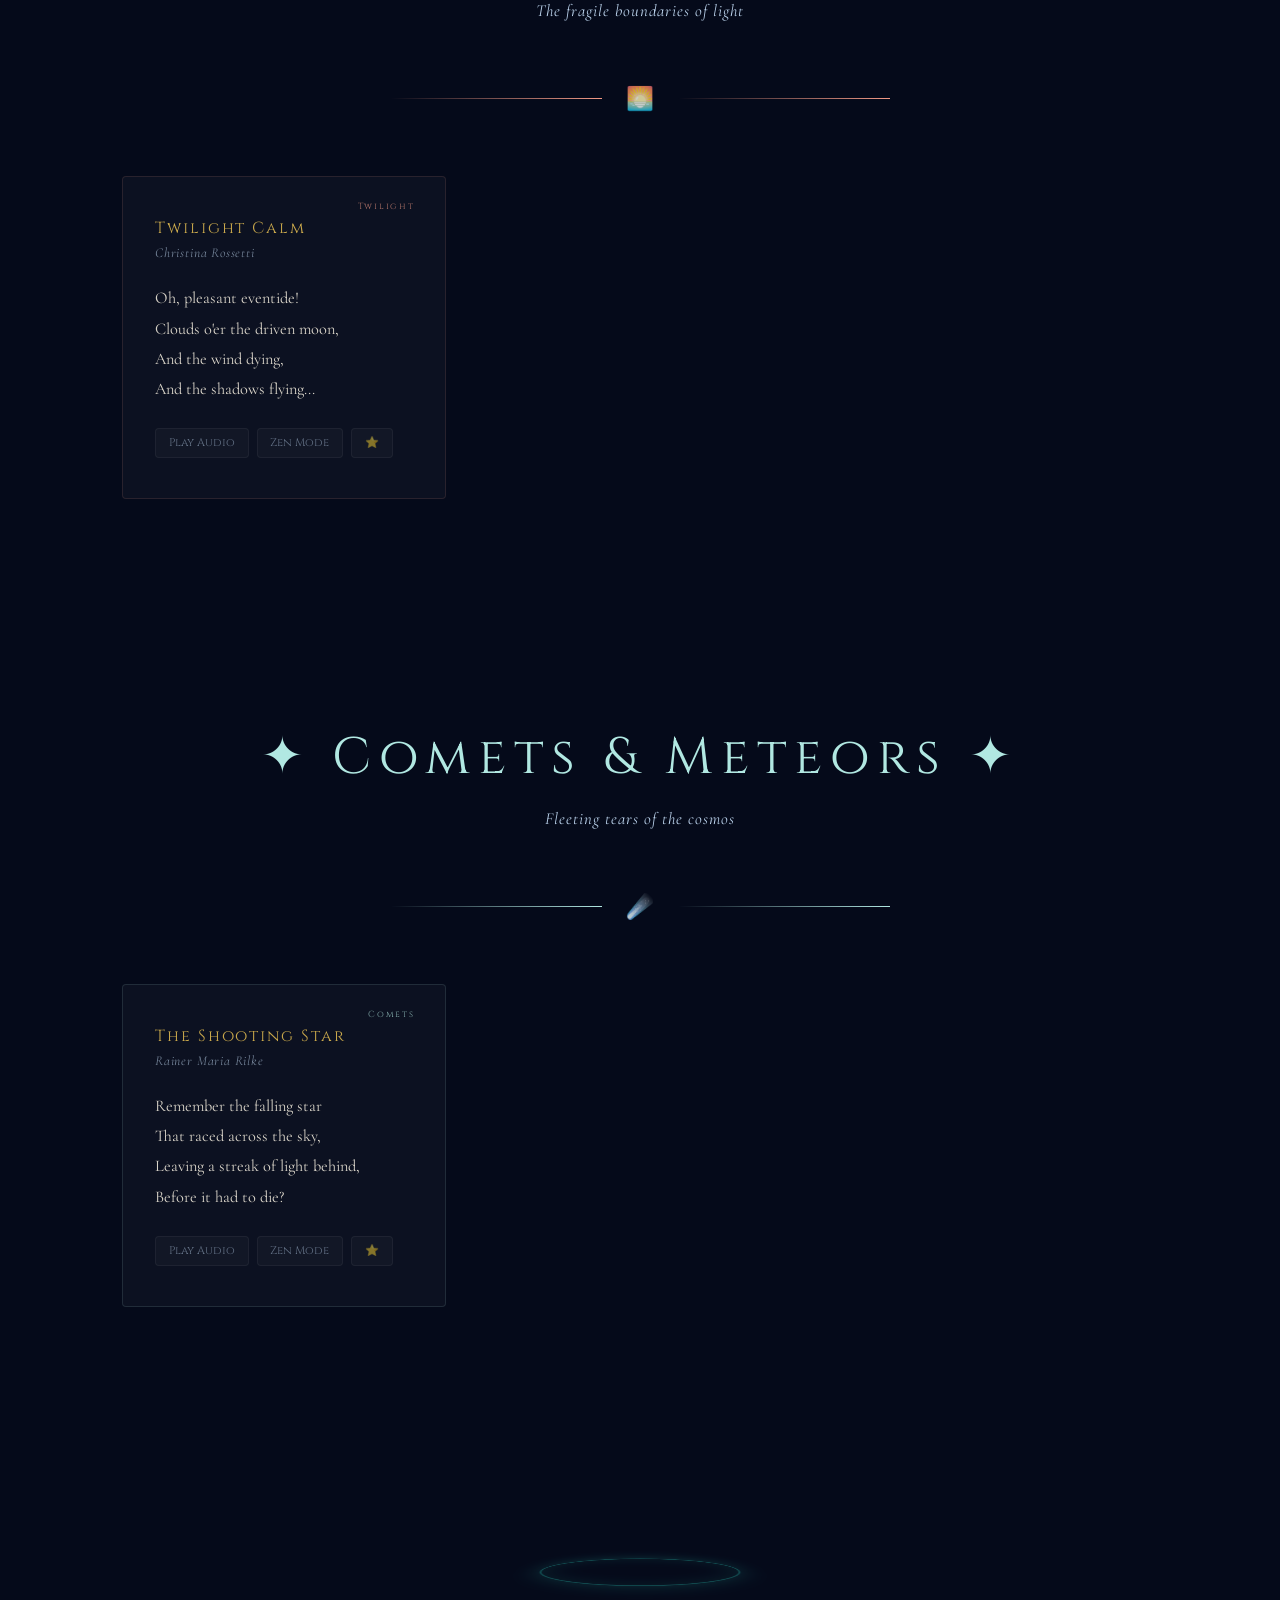
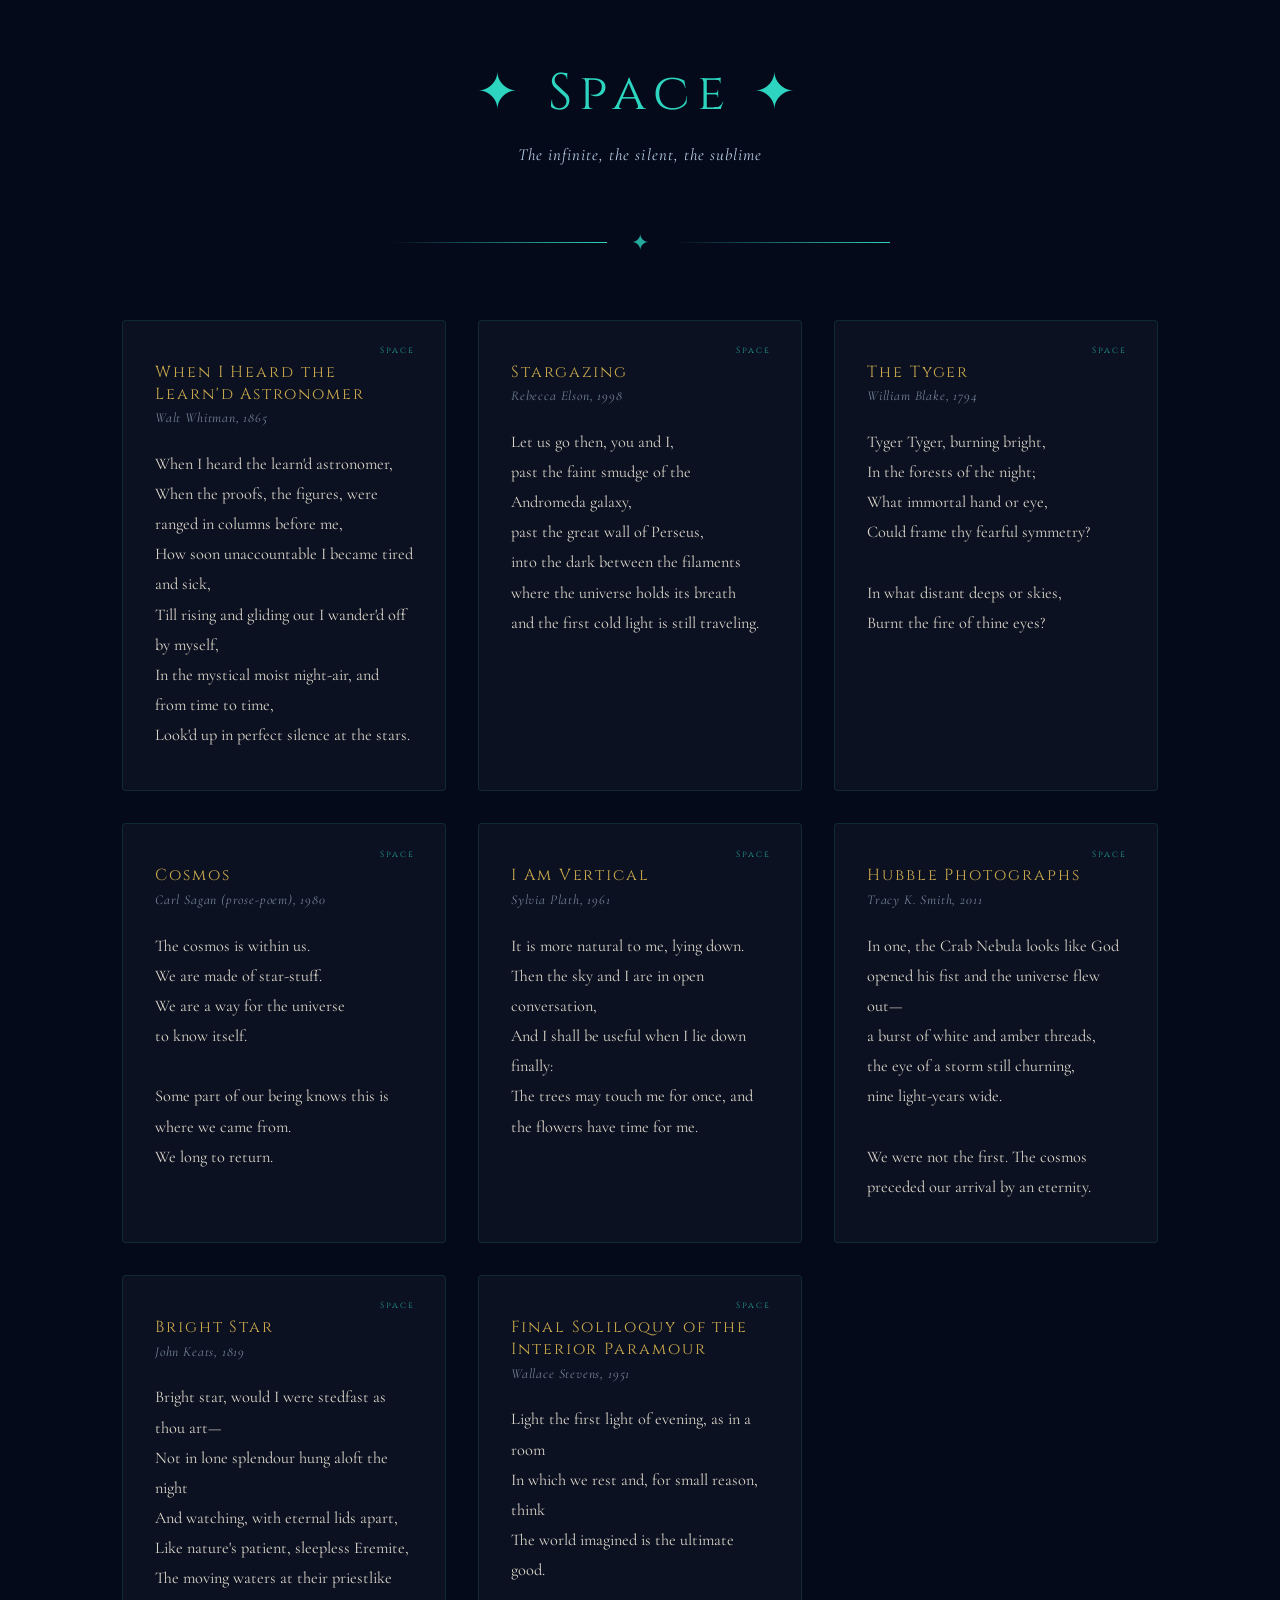
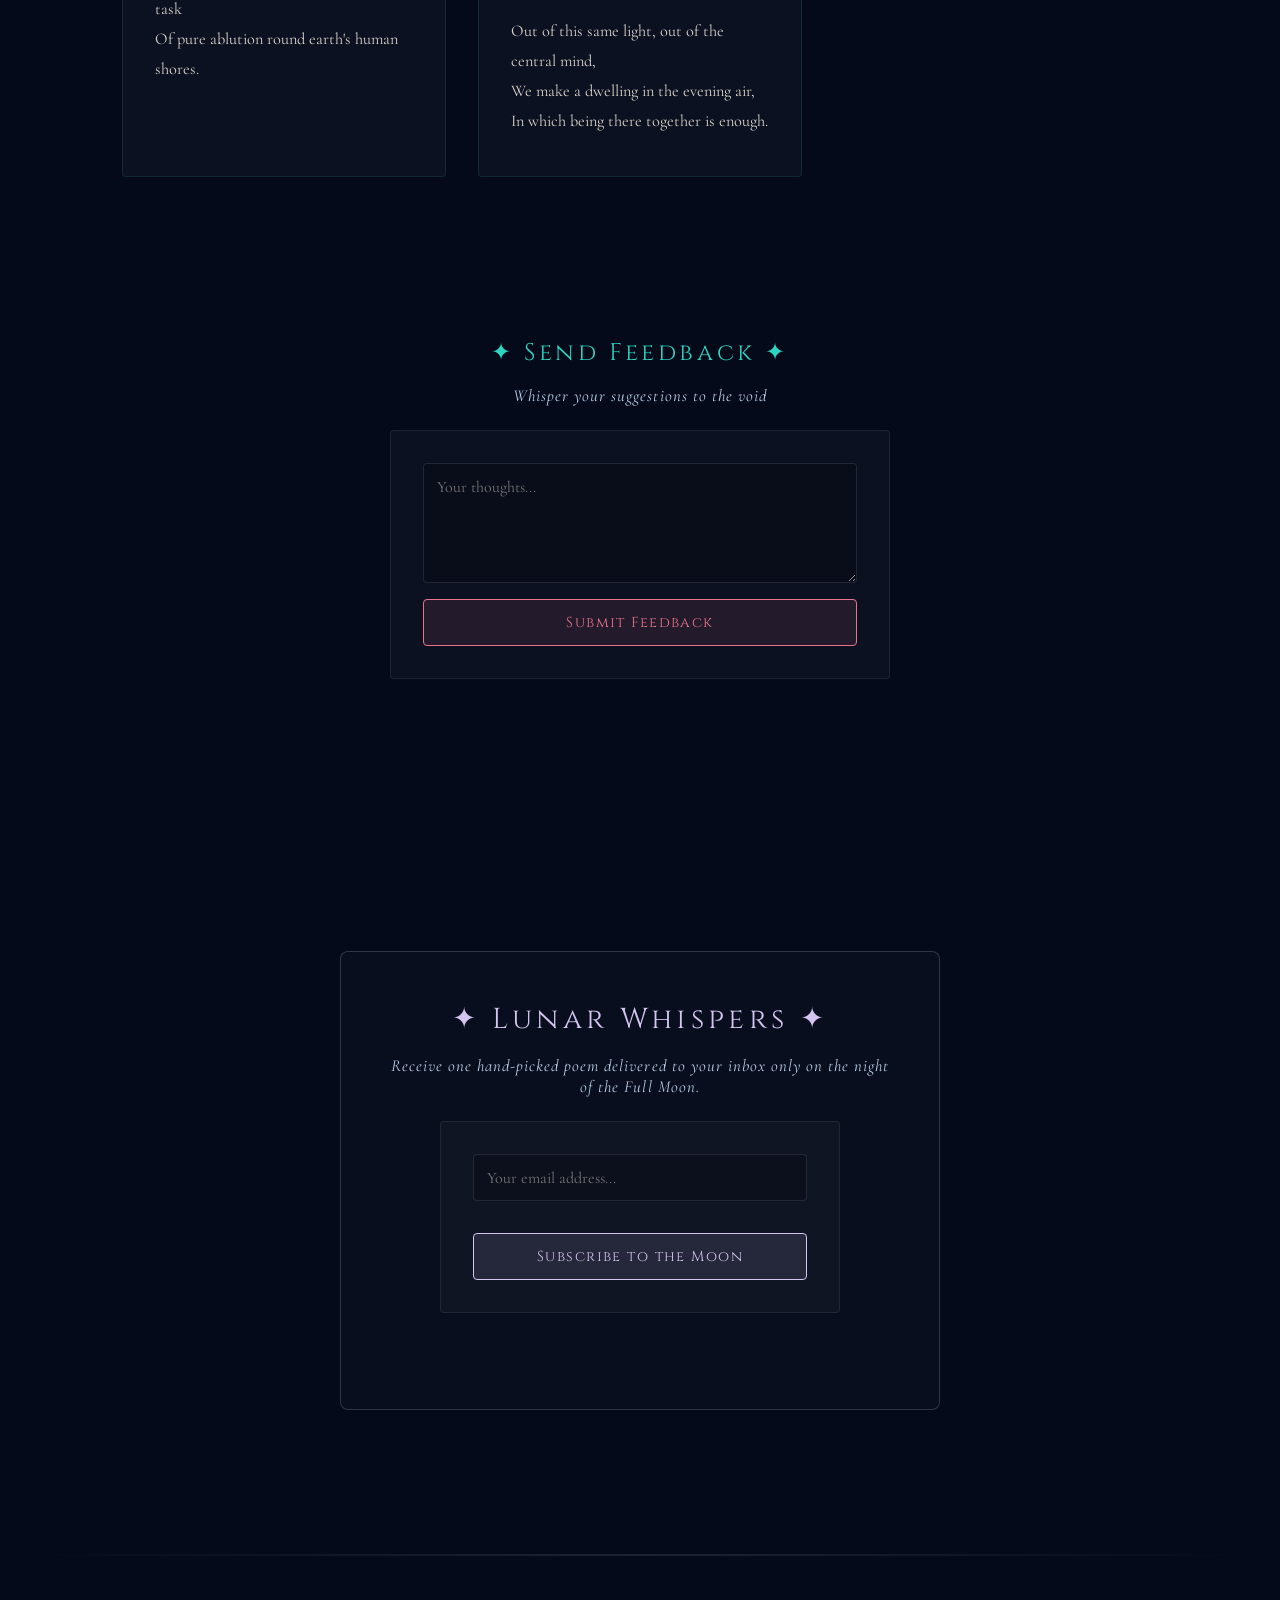
==== commit 5fcfb392: "style: add Celestial Verses branding to top nav and remove redundant login button" ====
--- a/index.html
+++ b/index.html
@@ -18,13 +18,11 @@
 
 
     <nav>
+        <a href="index.html" class="nav-brand">Celestial Verses</a>
         <a href="index.html">Home</a>
         <a href="library.html">Cosmic Library</a>
         <a href="dashboard.html">Dashboard</a>
         <a href="about.html">About</a>
-        <div id="loginBtn"
-            style="color: var(--gold); border-left: 1px solid rgba(255,255,255,0.1); padding-left: 1rem; cursor: pointer;">
-            Login</div>
         <div class="moon-widget">
             <div class="moon-phase-icon">
                 <div id="moonShadow" class="moon-shadow"></div>
--- a/style.css
+++ b/style.css
@@ -389,7 +389,7 @@
             right: 0;
             z-index: 100;
             display: flex;
-            justify-content: center;
+            justify-content: flex-start;
             gap: 2.5rem;
             padding: 1.2rem 2rem;
             background: linear-gradient(to bottom, rgba(5, 10, 26, .95), transparent);
@@ -794,6 +794,19 @@
             font-family: 'Cinzel';
             font-size: 0.65rem;
             letter-spacing: 0.1em;
+            margin-left: auto;
+        }
+
+        .nav-brand {
+            font-family: 'Cinzel', serif;
+            font-size: 1.4rem;
+            color: var(--gold);
+            font-weight: 600;
+            letter-spacing: 2px;
+            margin-right: 1.5rem;
+            text-shadow: 0 0 15px rgba(201,168,76,0.3);
+            text-decoration: none;
+            white-space: nowrap;
         }
         .moon-phase-icon {
             width: 18px; height: 18px;
@@ -1397,6 +1410,7 @@
             border-radius: 6px;
             transition: background 0.3s;
             flex-shrink: 0;
+            margin-right: 0.5rem; /* Space between hamburger and logo */
         }
         .hamburger:hover { background: rgba(201,168,76,0.08); }
         .hamburger span {
@@ -1643,10 +1657,10 @@
             nav > a {
                 display: none; /* Hide default text links, rely on sidebar on mobile */
             }
-            #loginBtn {
-                border-left: none !important;
-                padding-left: 0 !important;
-                font-size: 0.9rem;
+            .nav-brand {
+                font-size: 1.2rem;
+                margin-right: auto;
+                letter-spacing: 1px;
             }
             .moon-widget {
                 transform: scale(0.85);
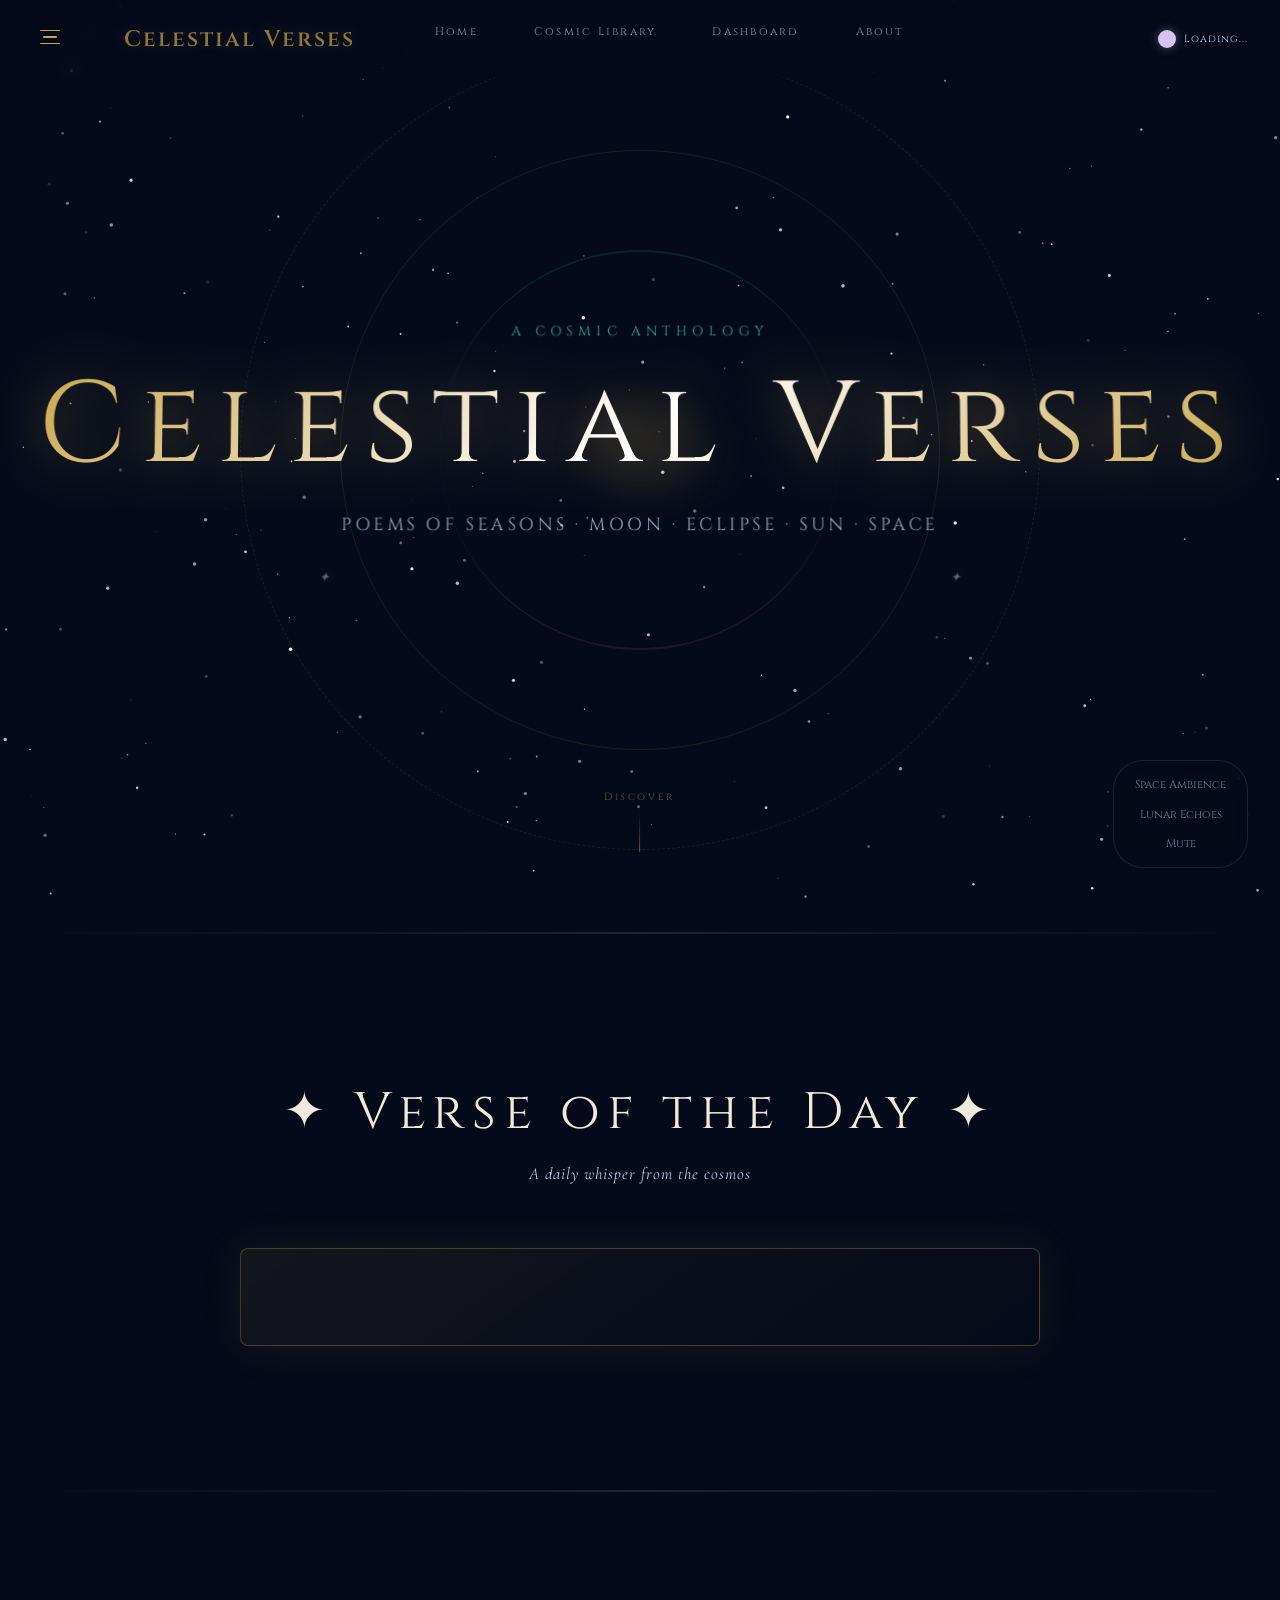
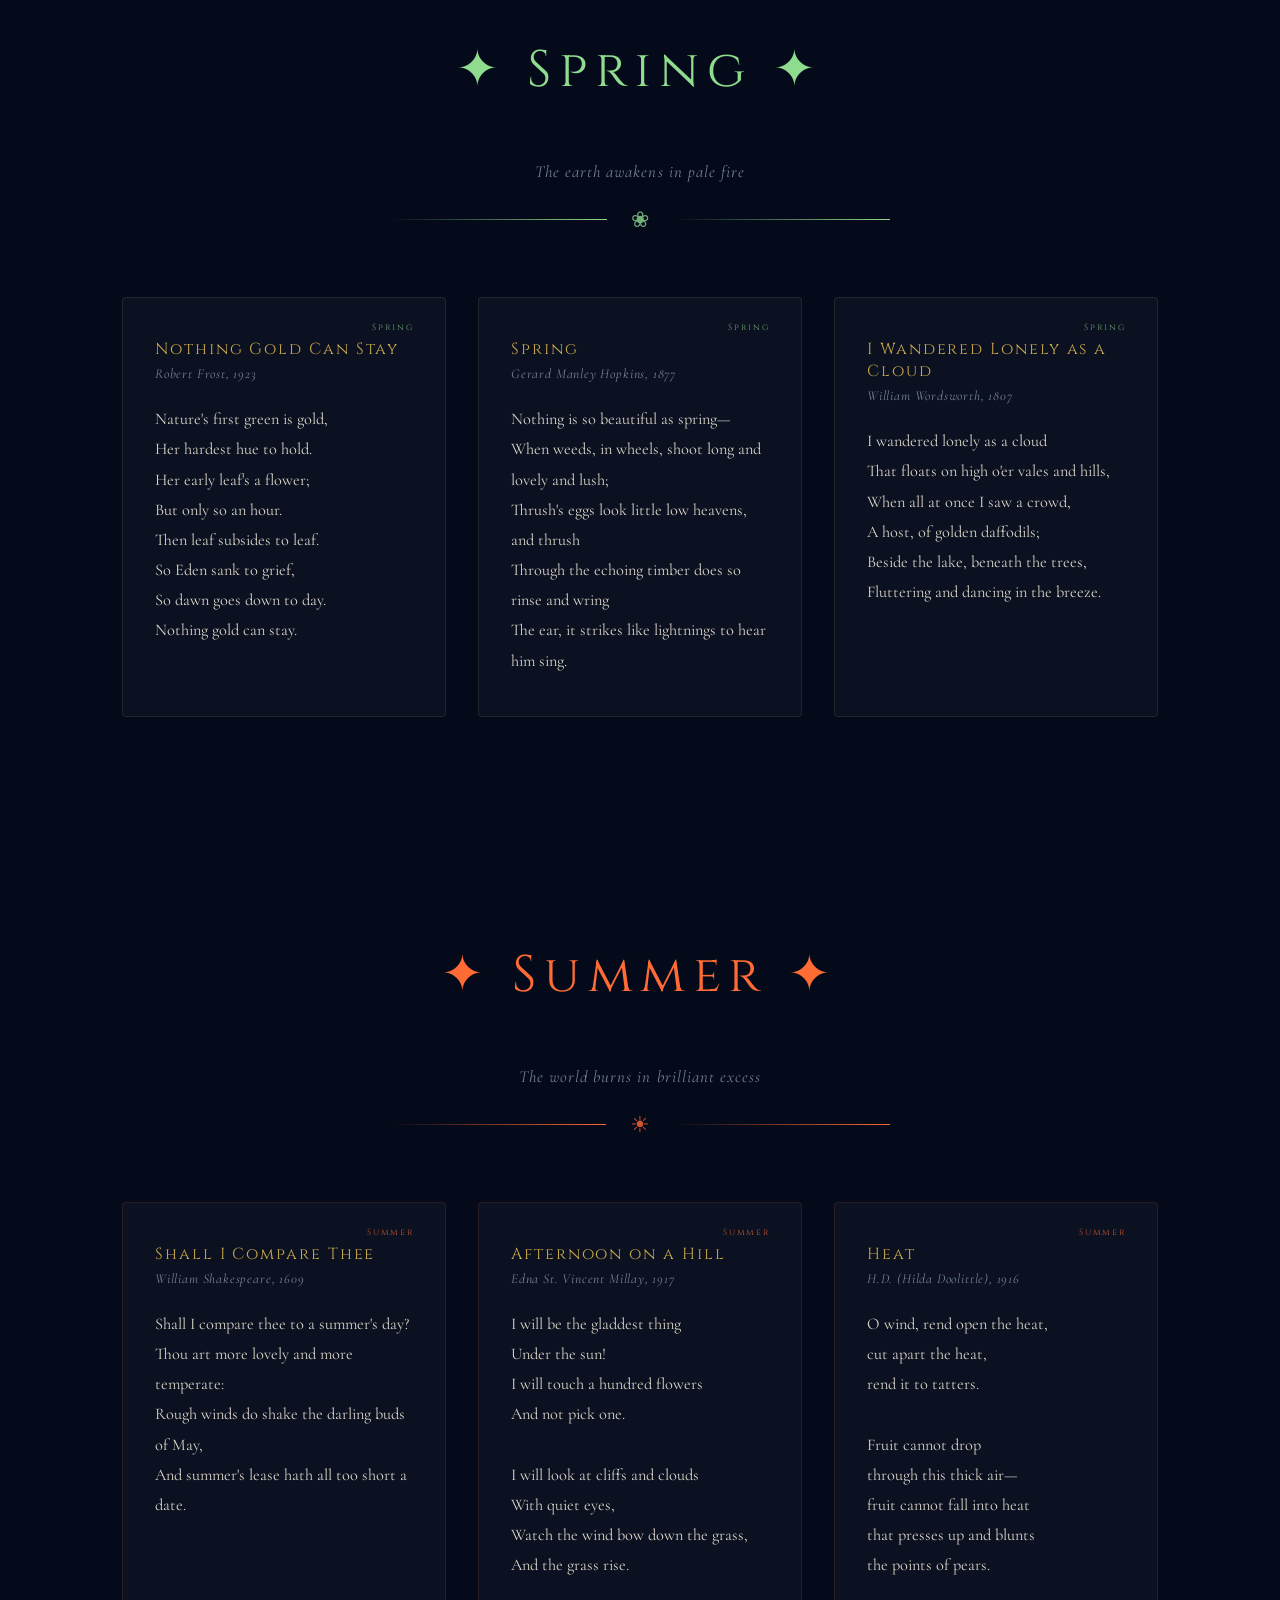
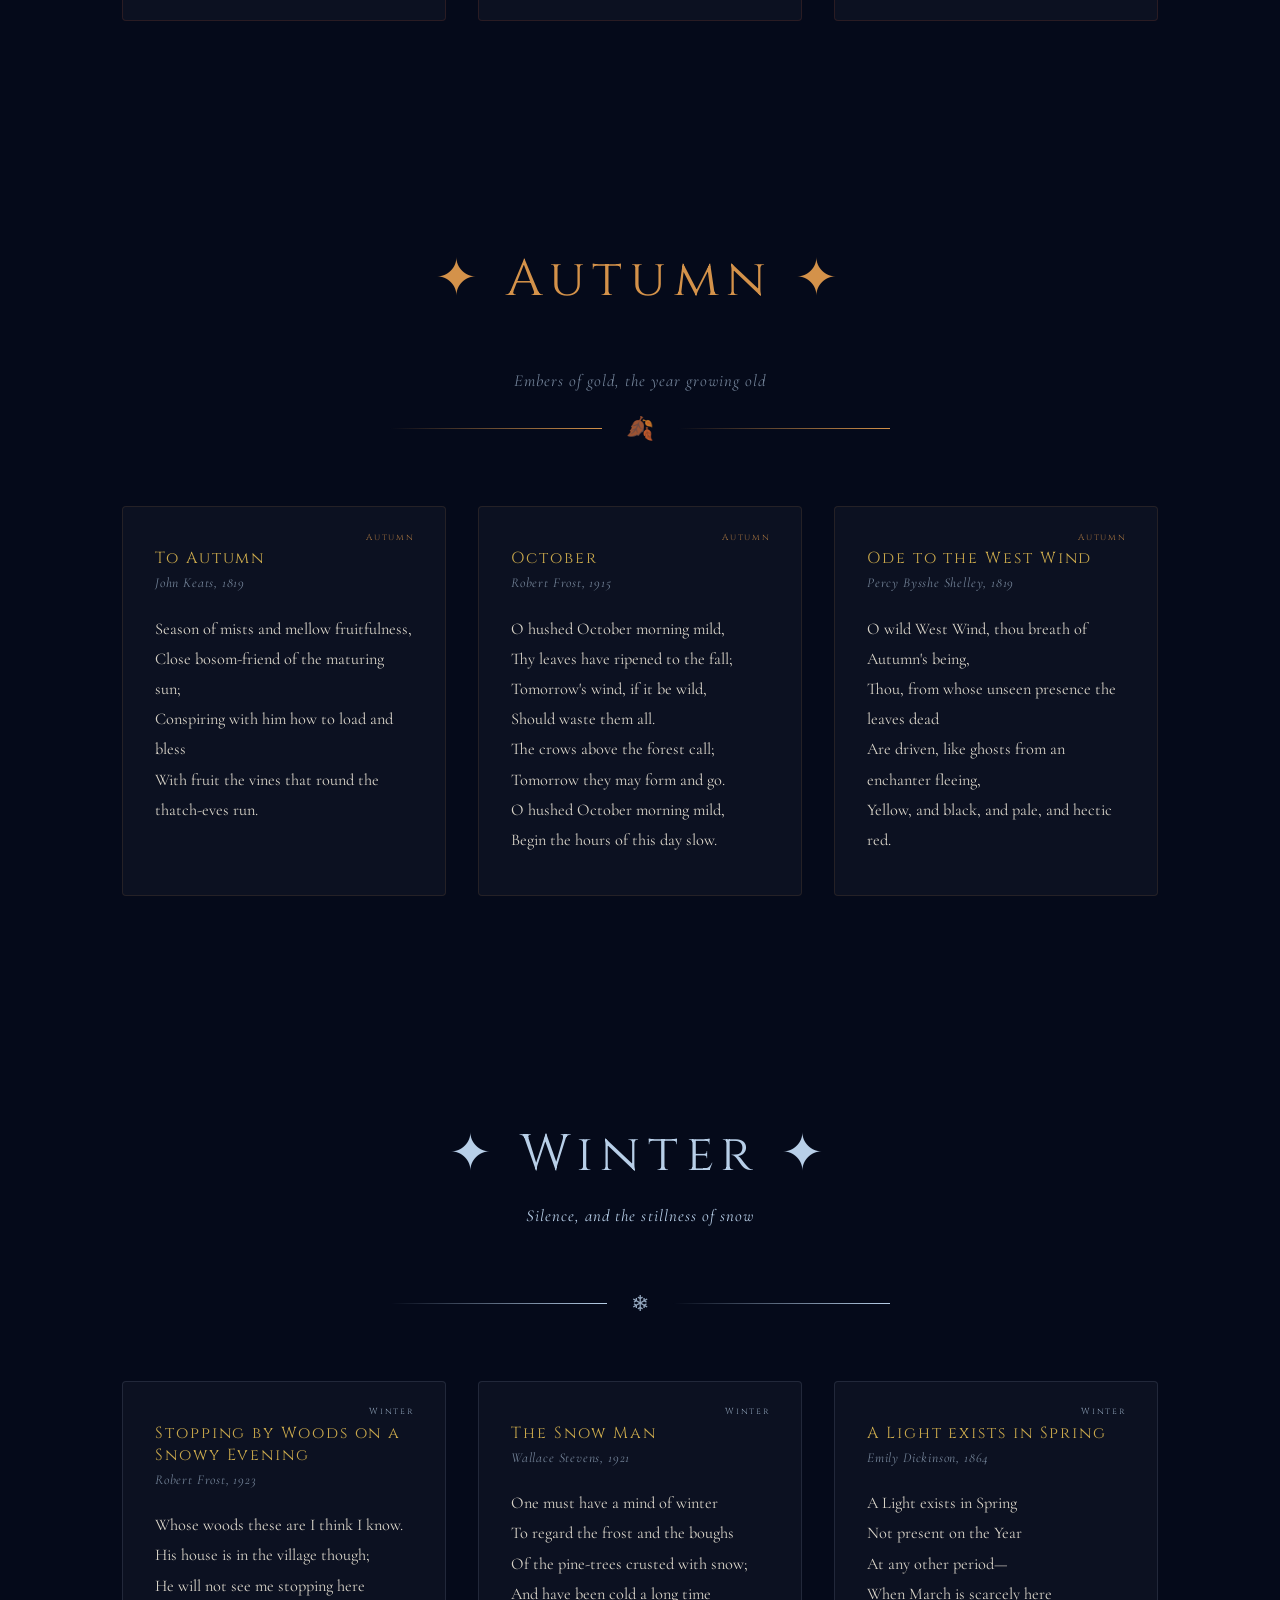
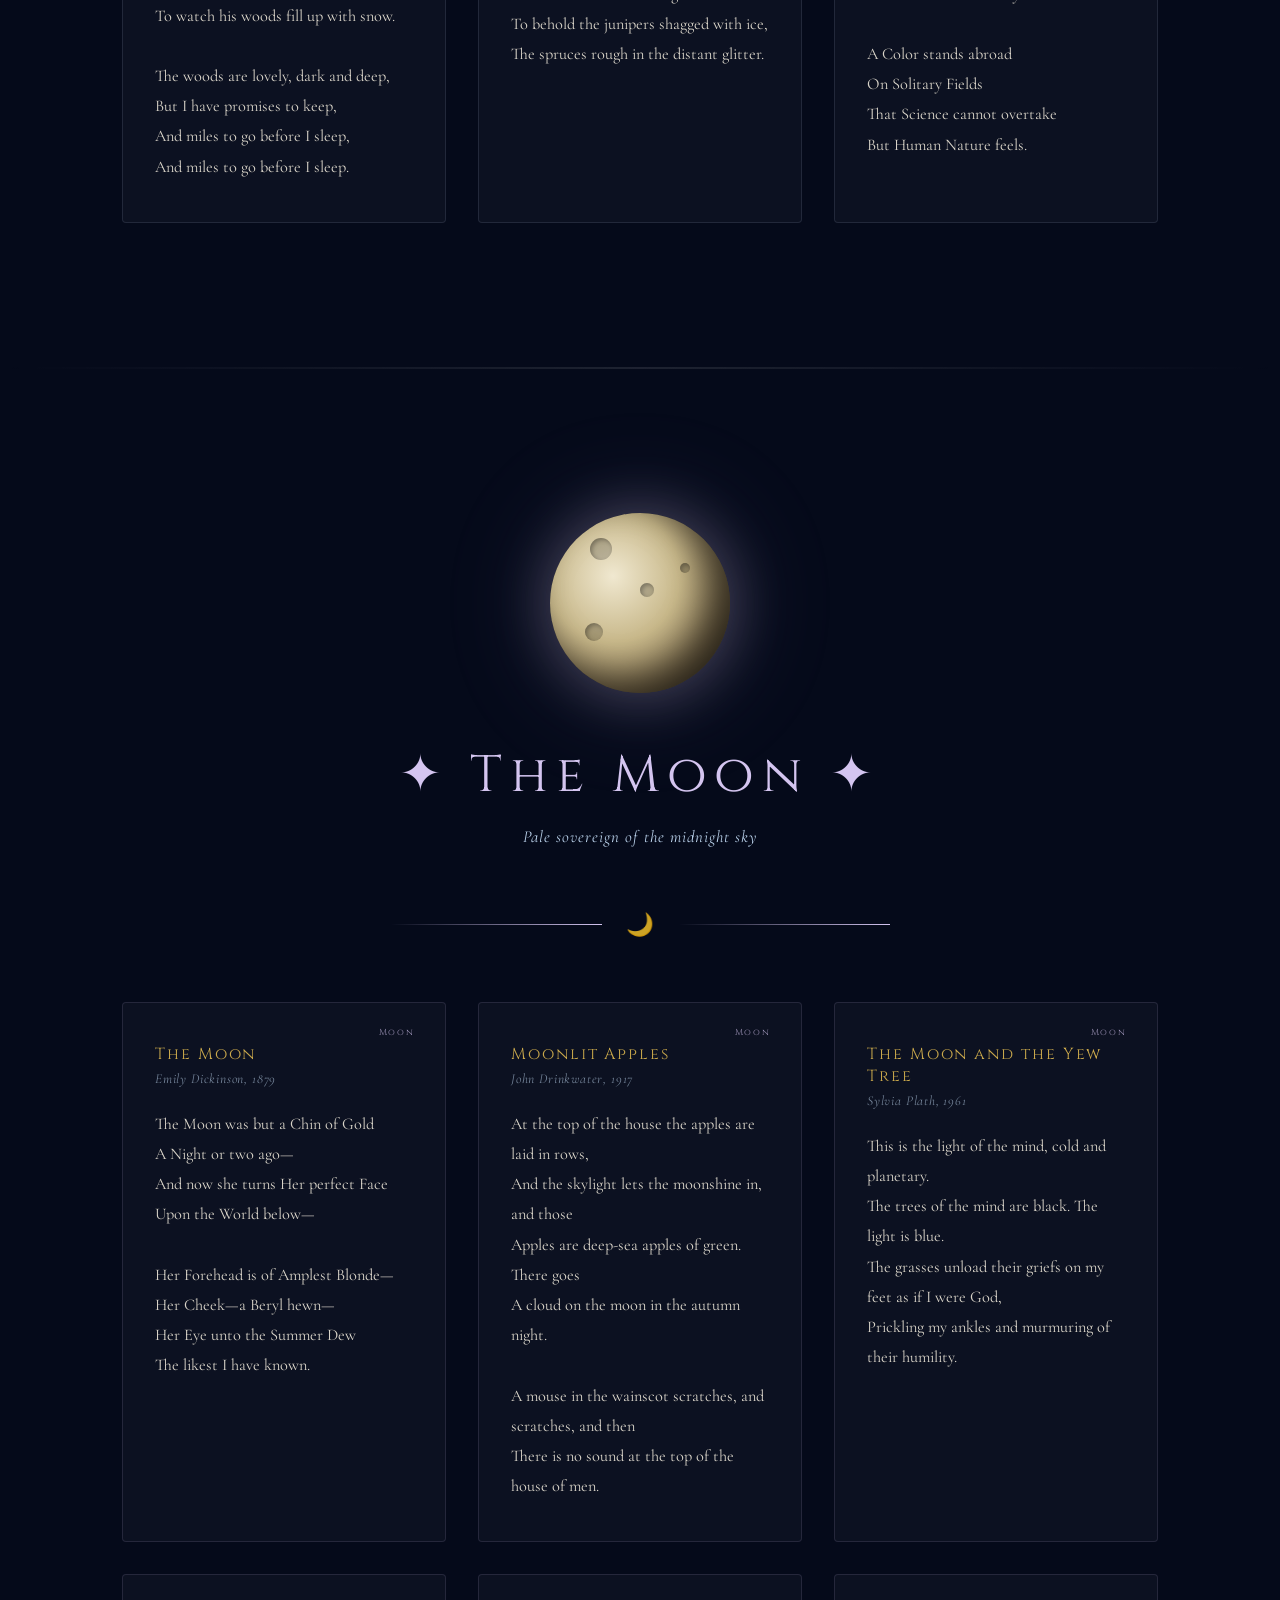
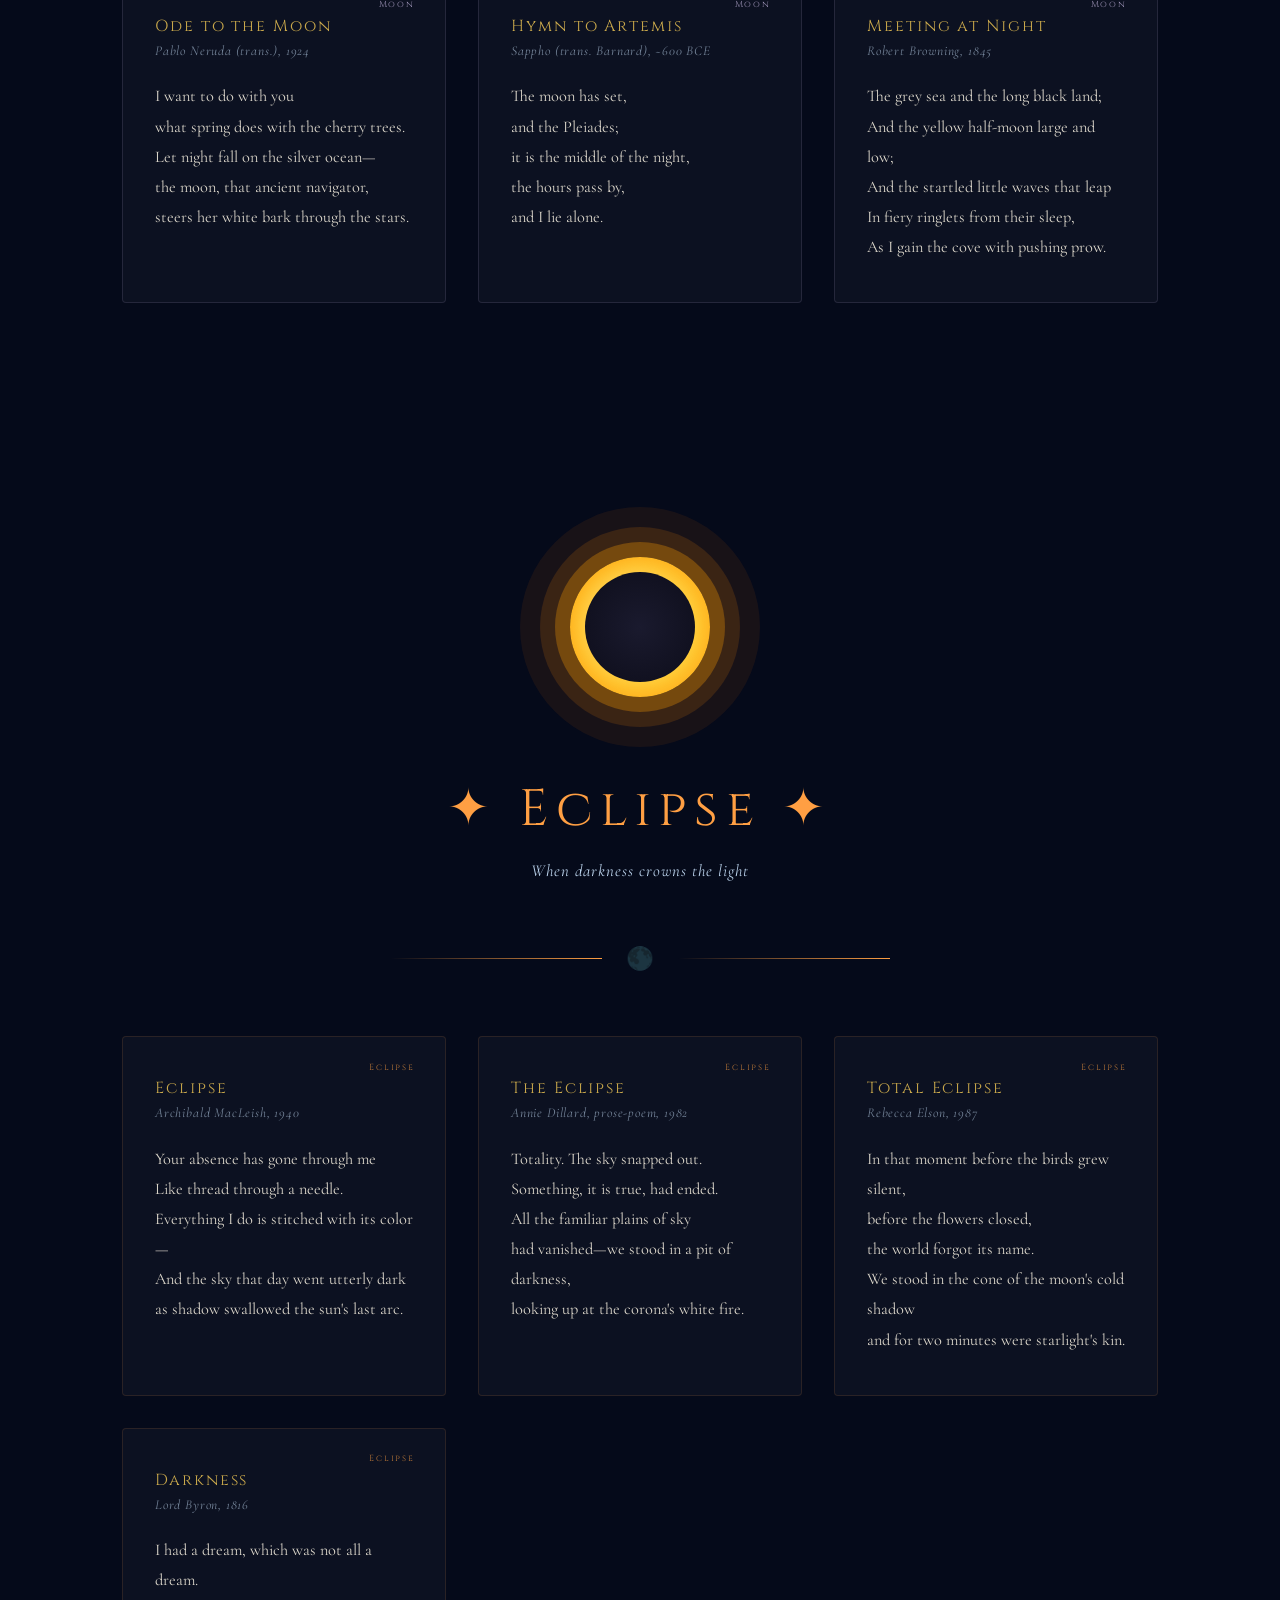
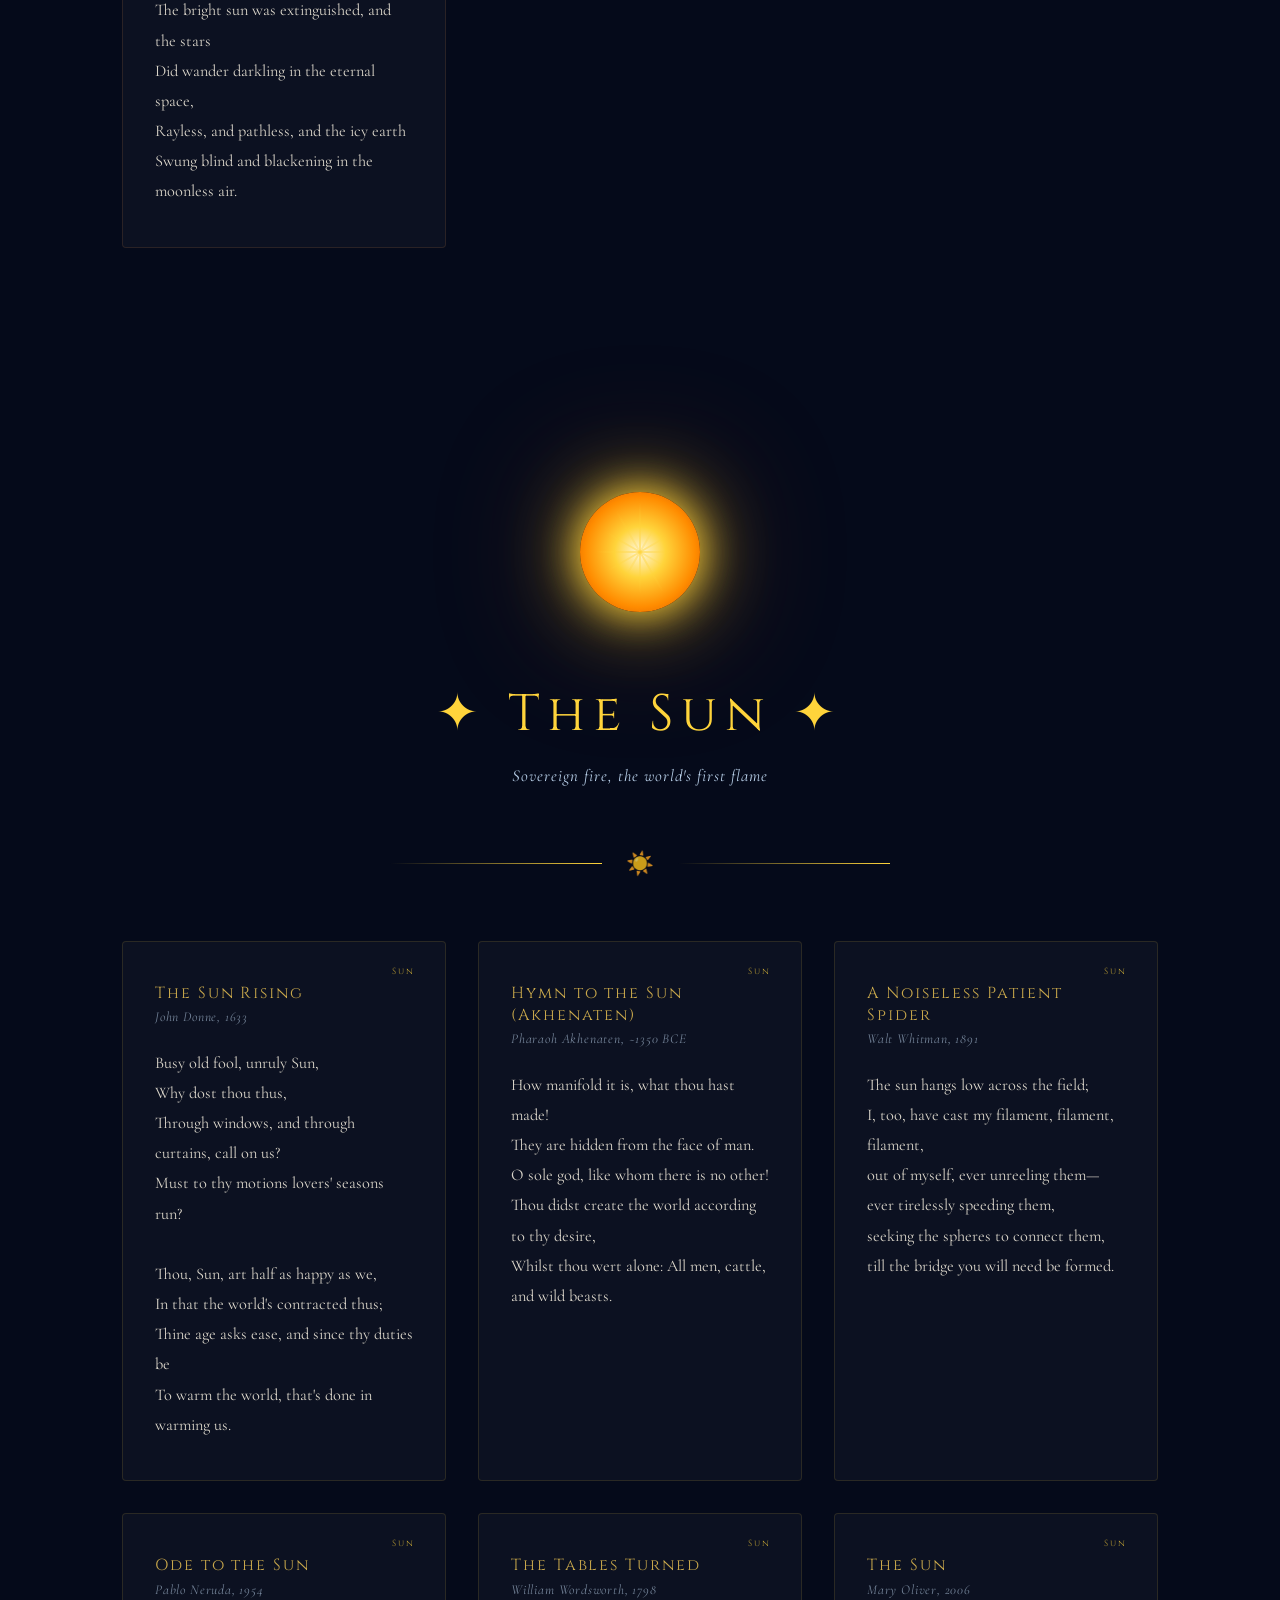
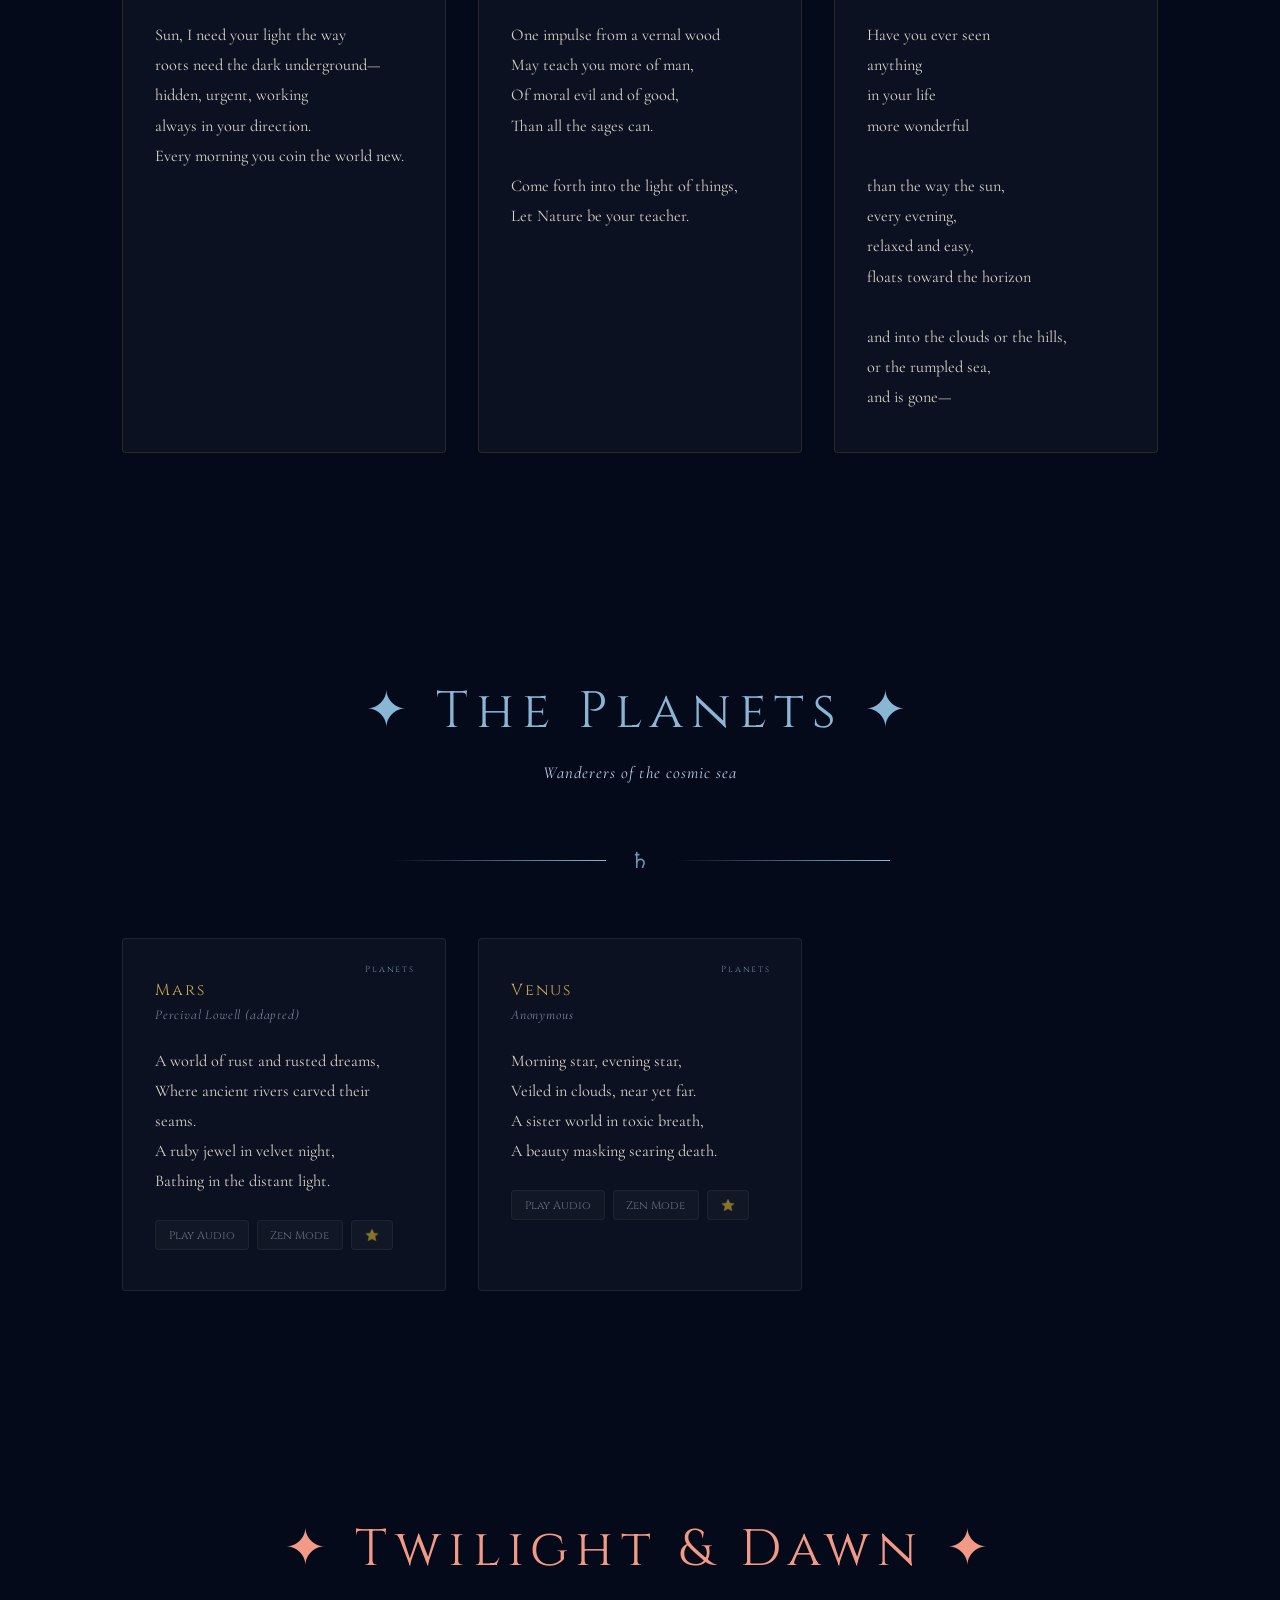
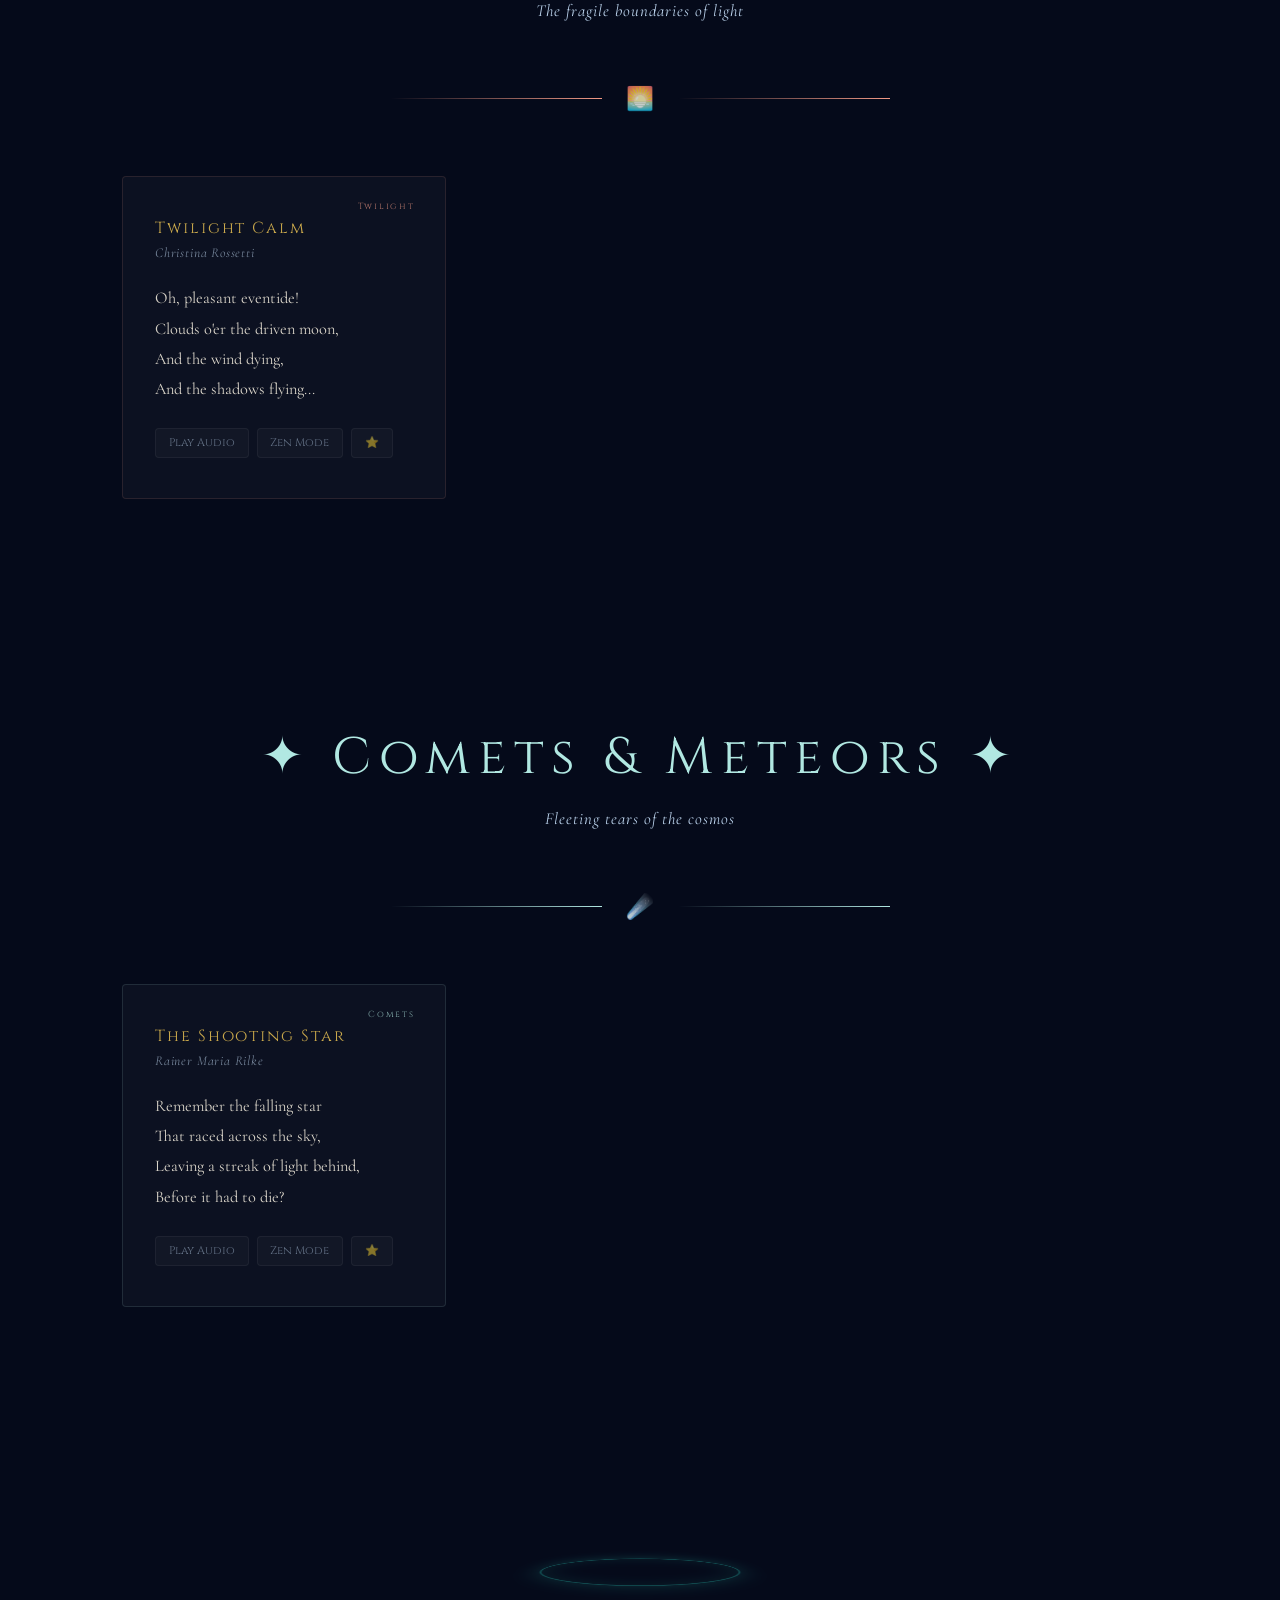
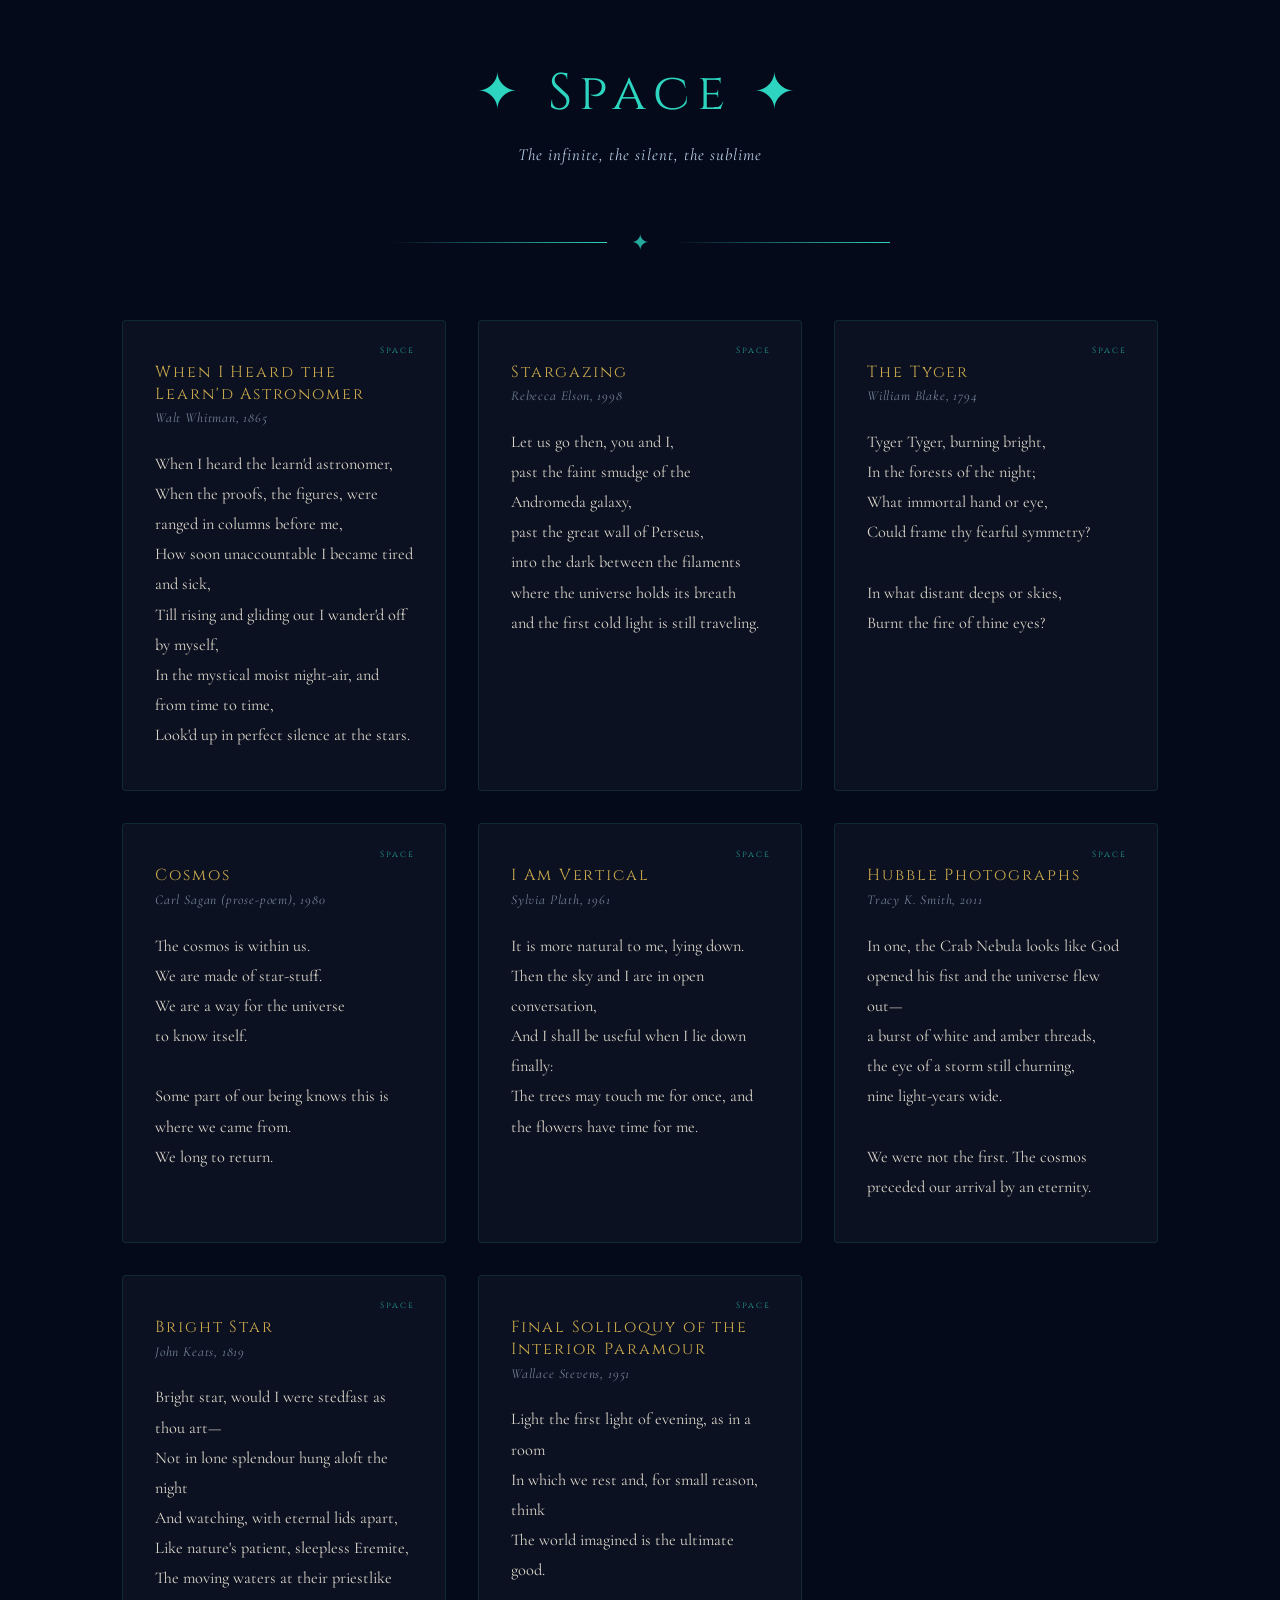
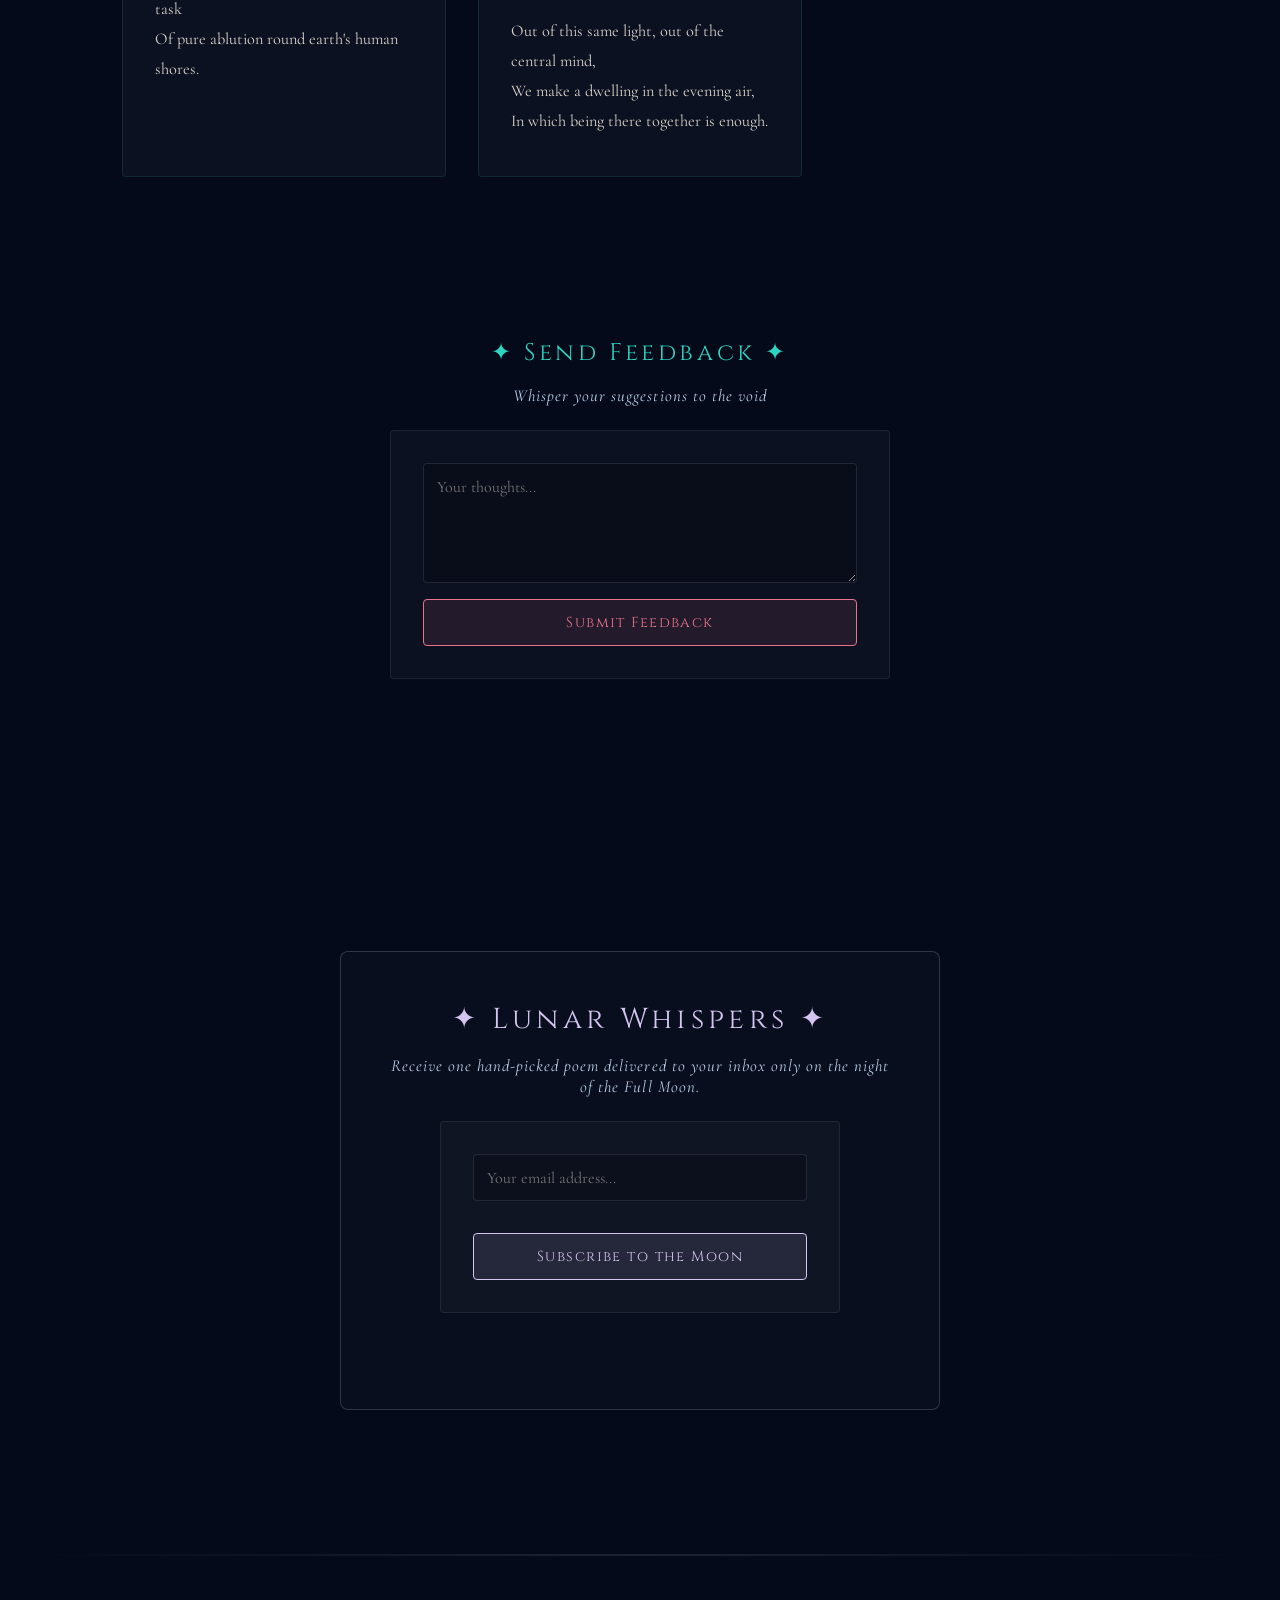
==== commit a761c78b: "fix: ensure hamburger menu is always visible and correctly placed before brand logo" ====
--- a/index.html
+++ b/index.html
@@ -18,6 +18,7 @@
 
 
     <nav>
+        <div class="hamburger"><span></span><span></span><span></span></div>
         <a href="index.html" class="nav-brand">Celestial Verses</a>
         <a href="index.html">Home</a>
         <a href="library.html">Cosmic Library</a>
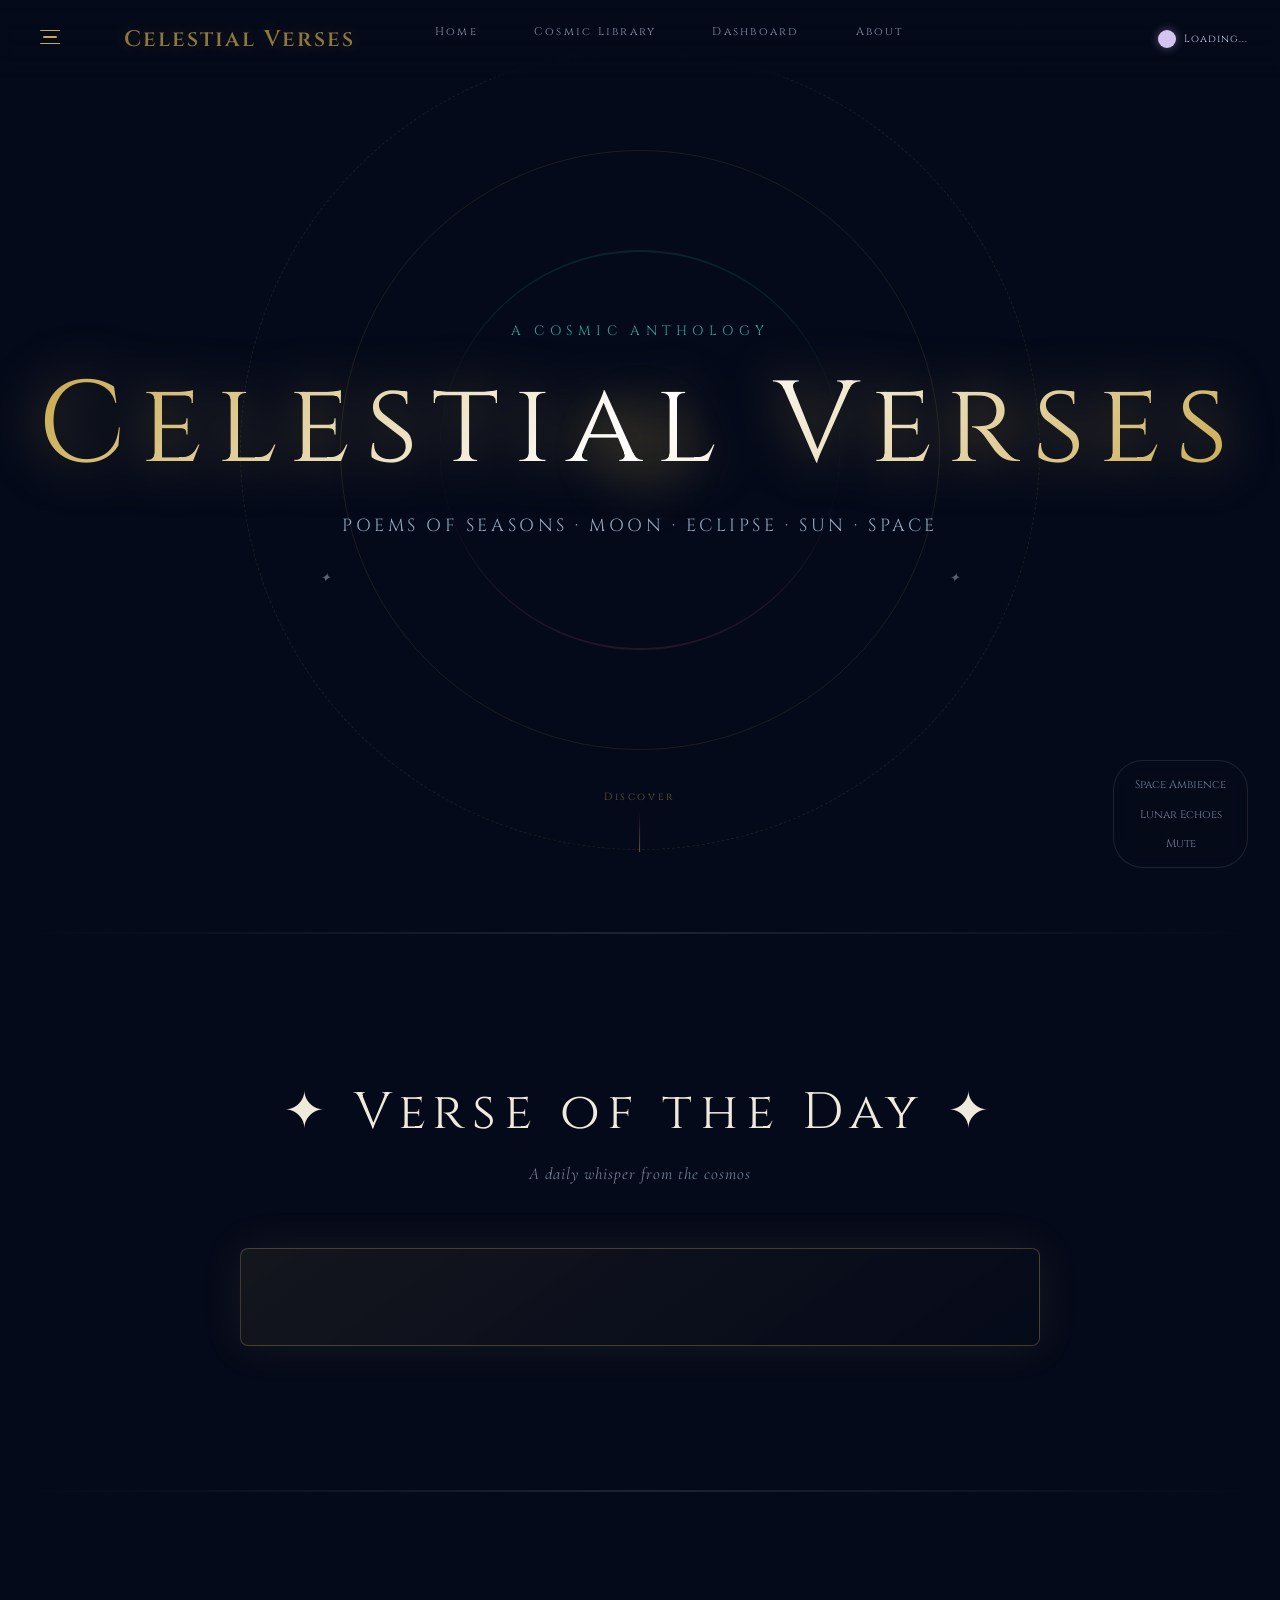
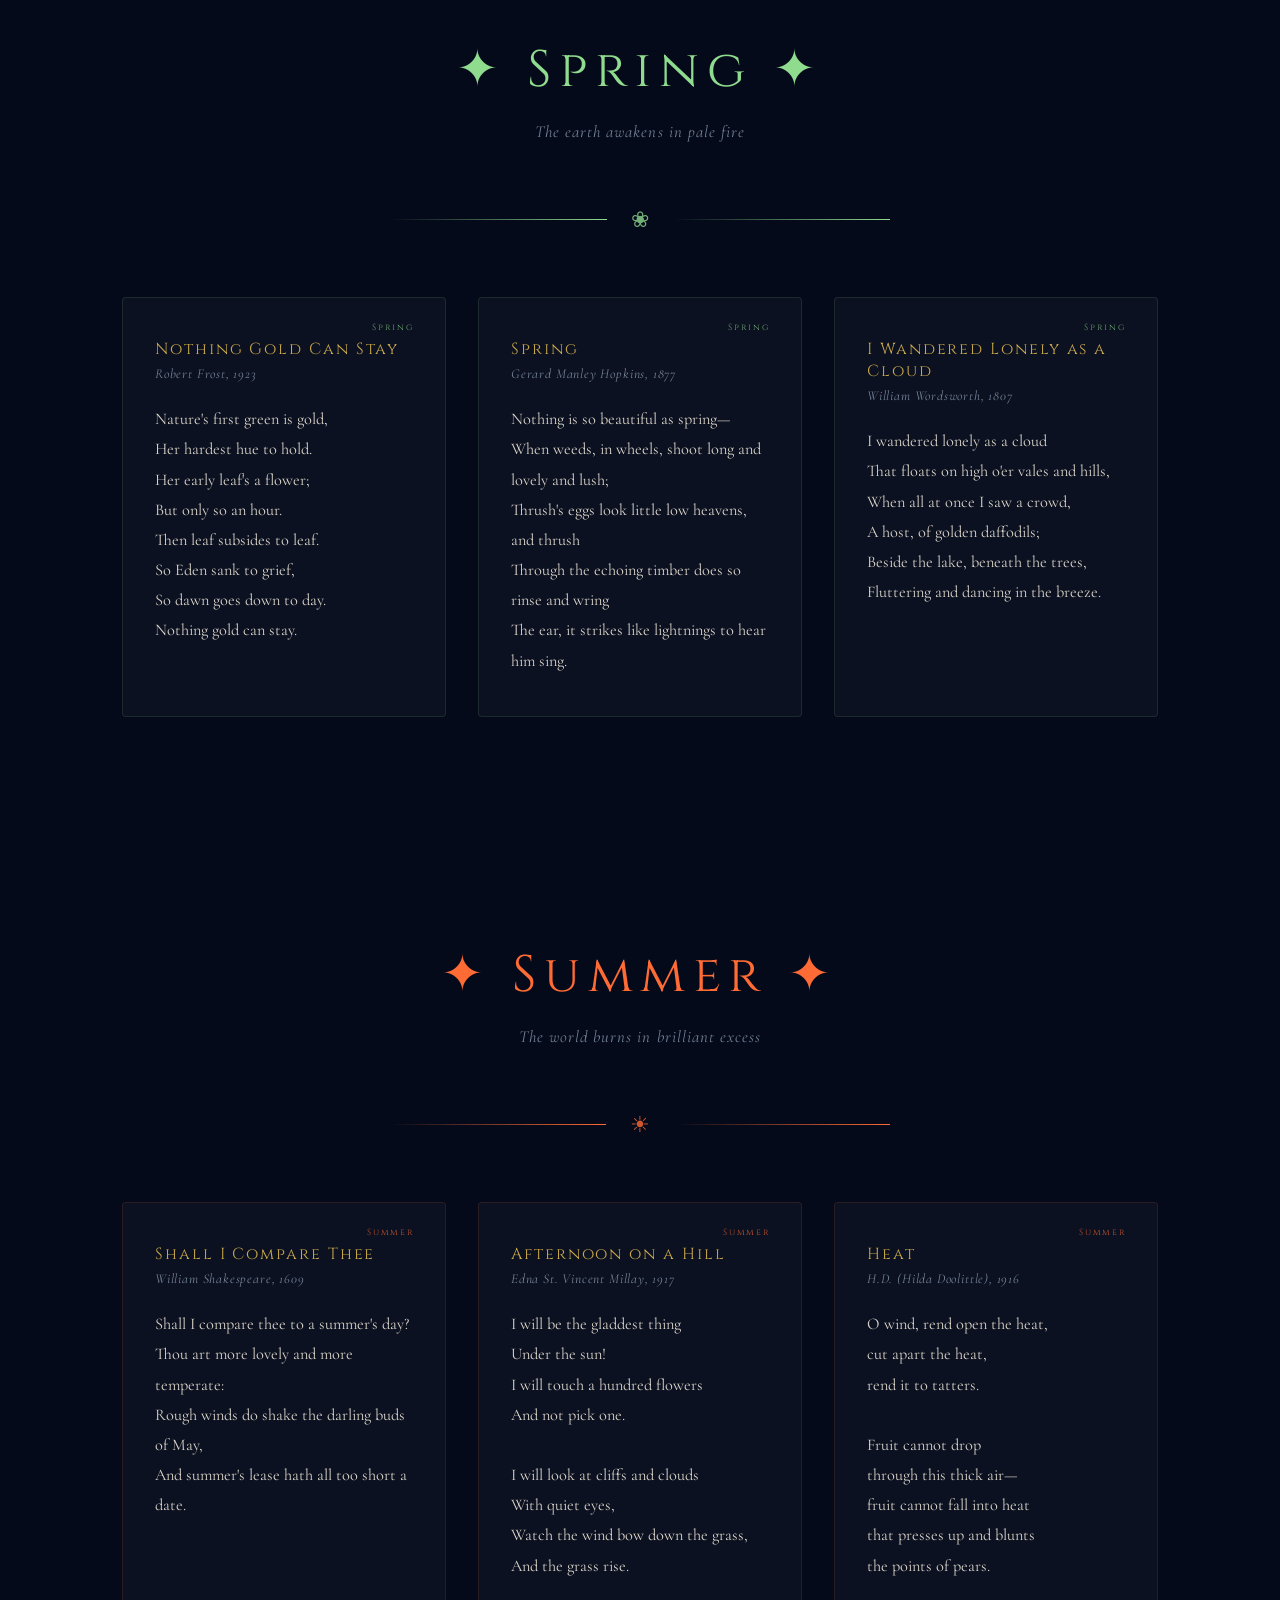
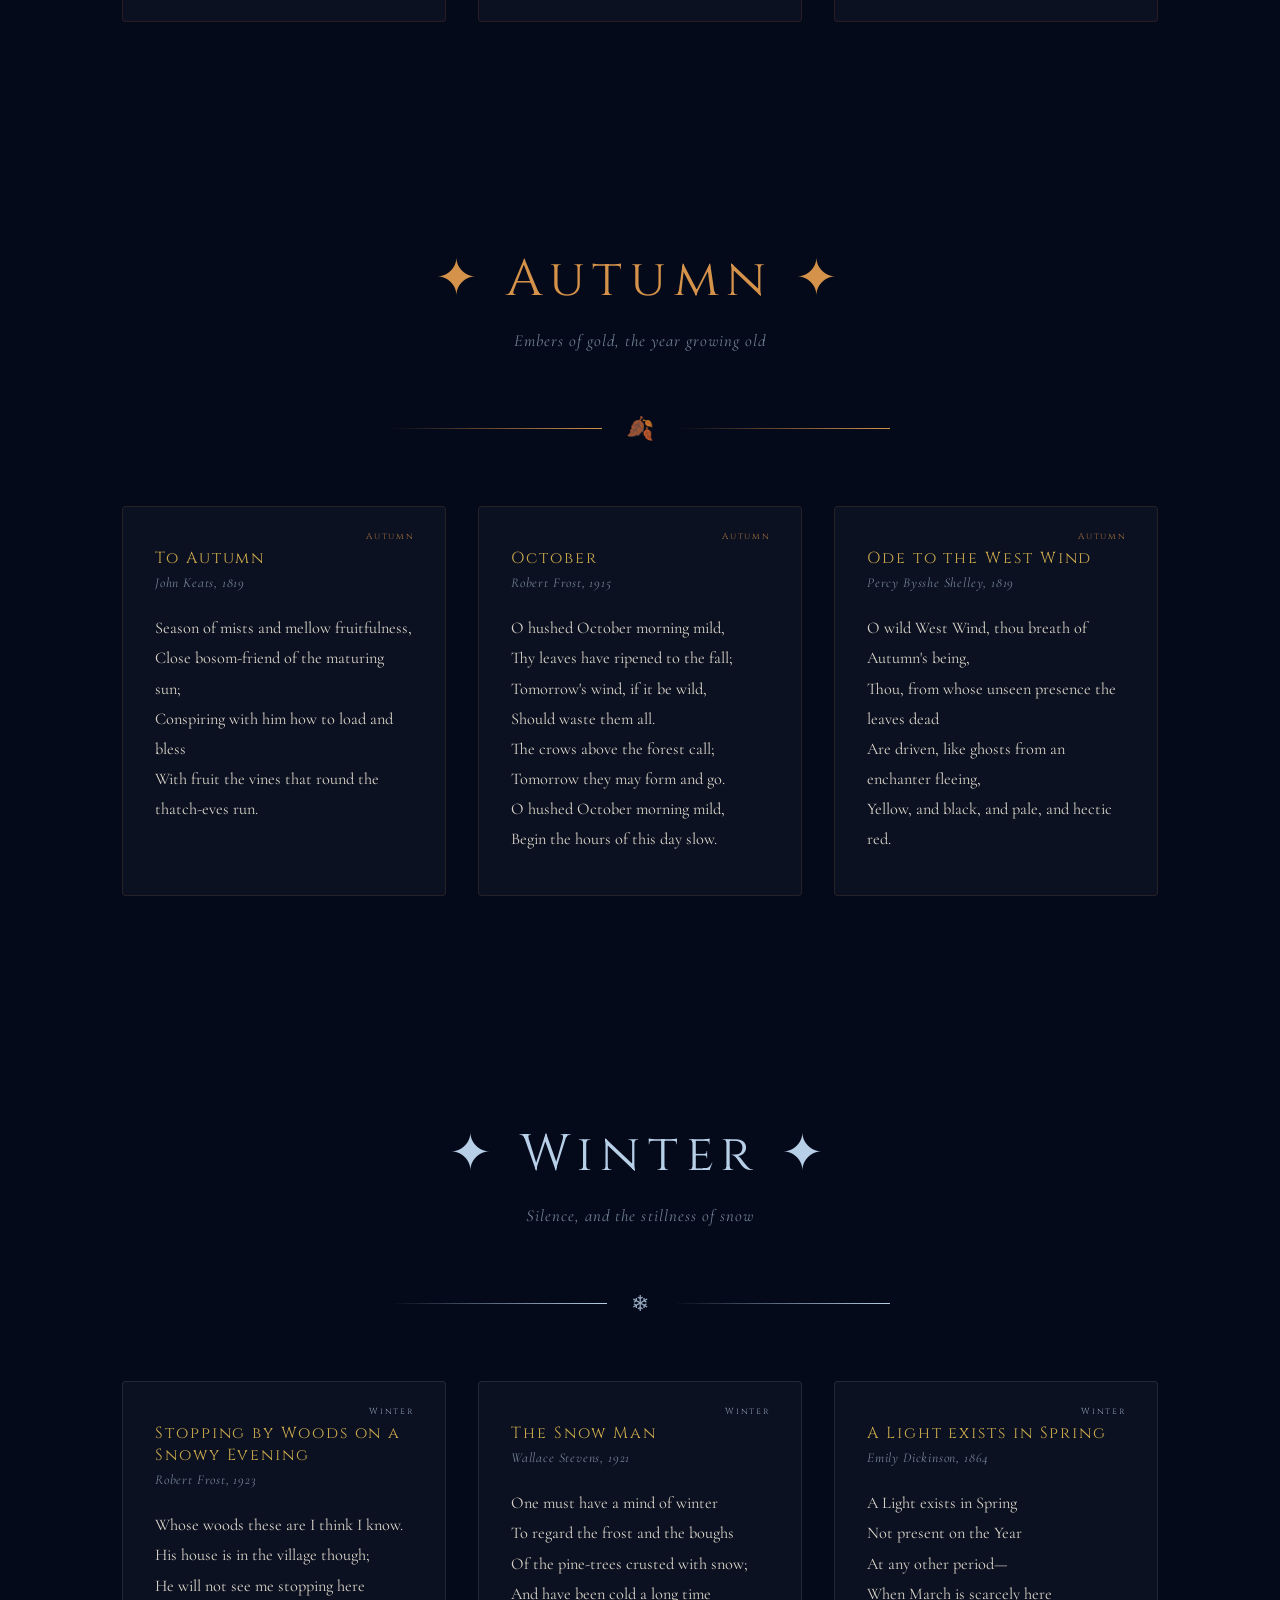
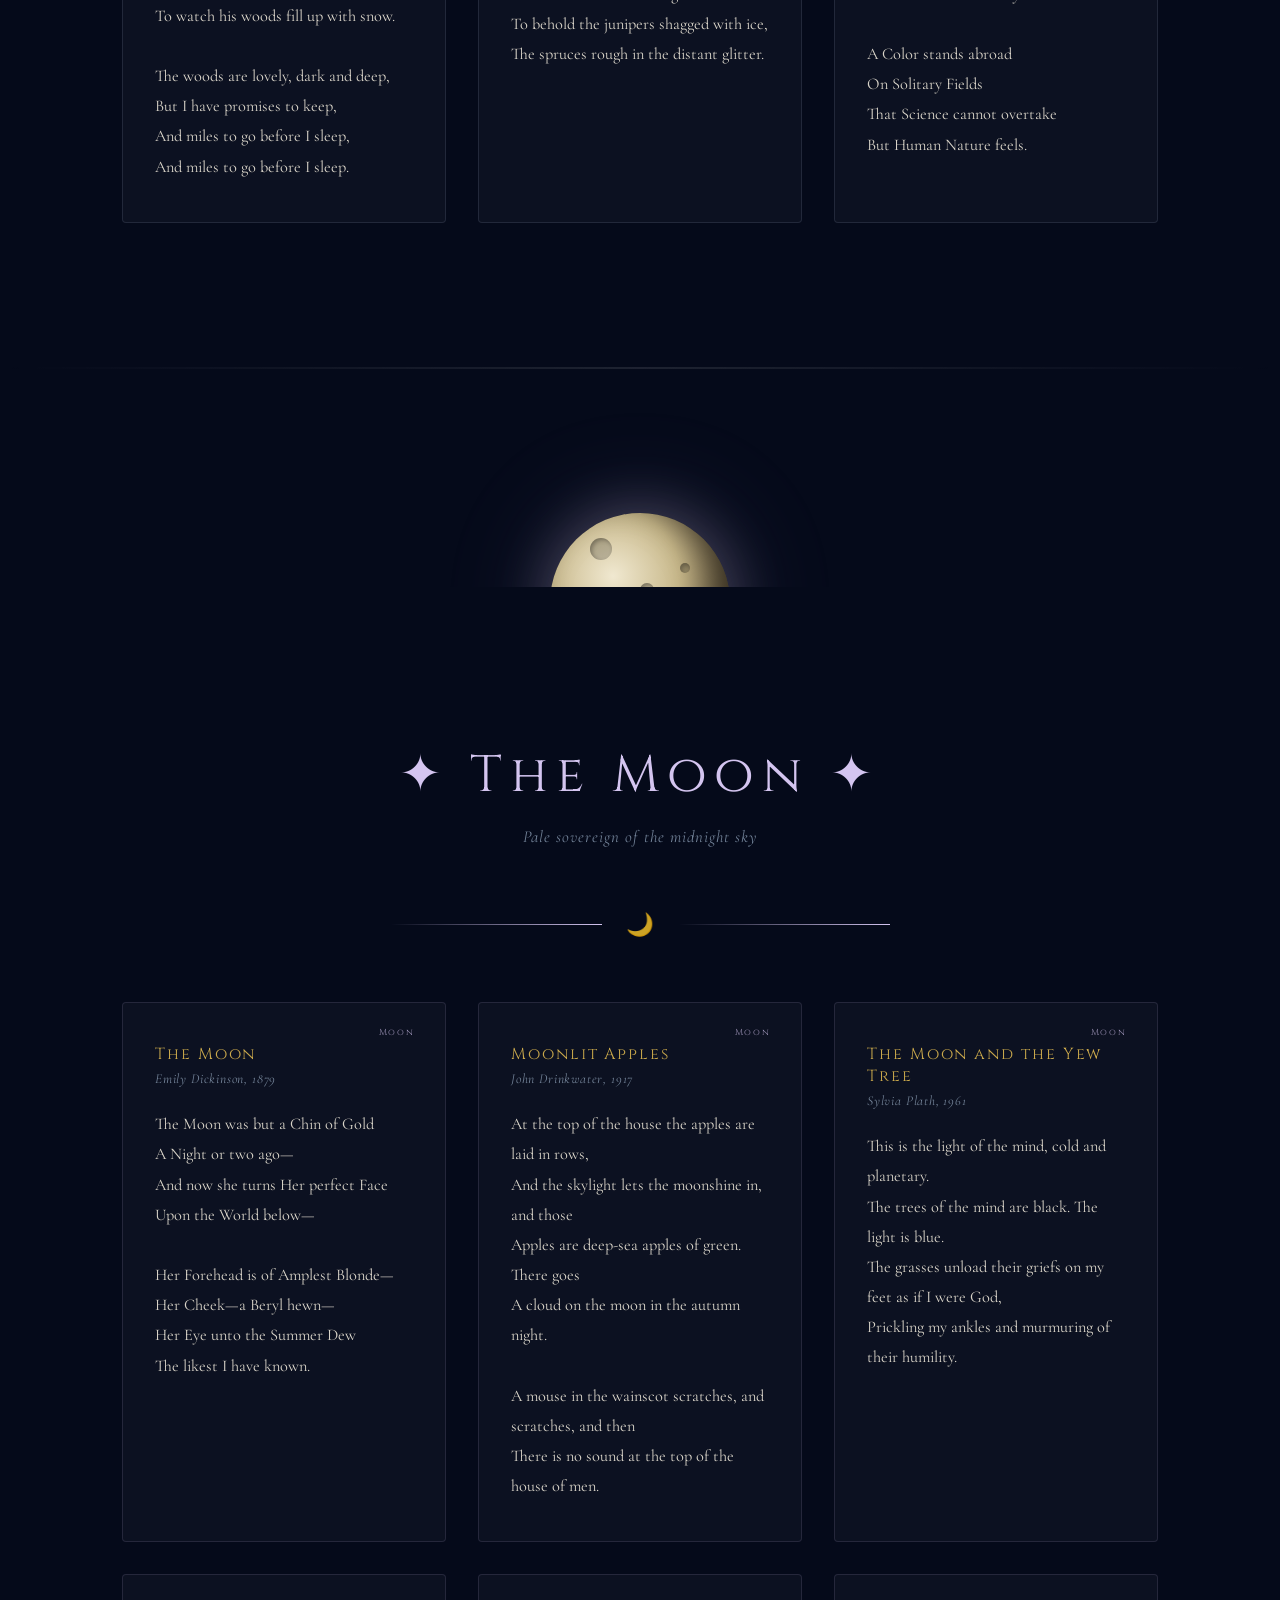
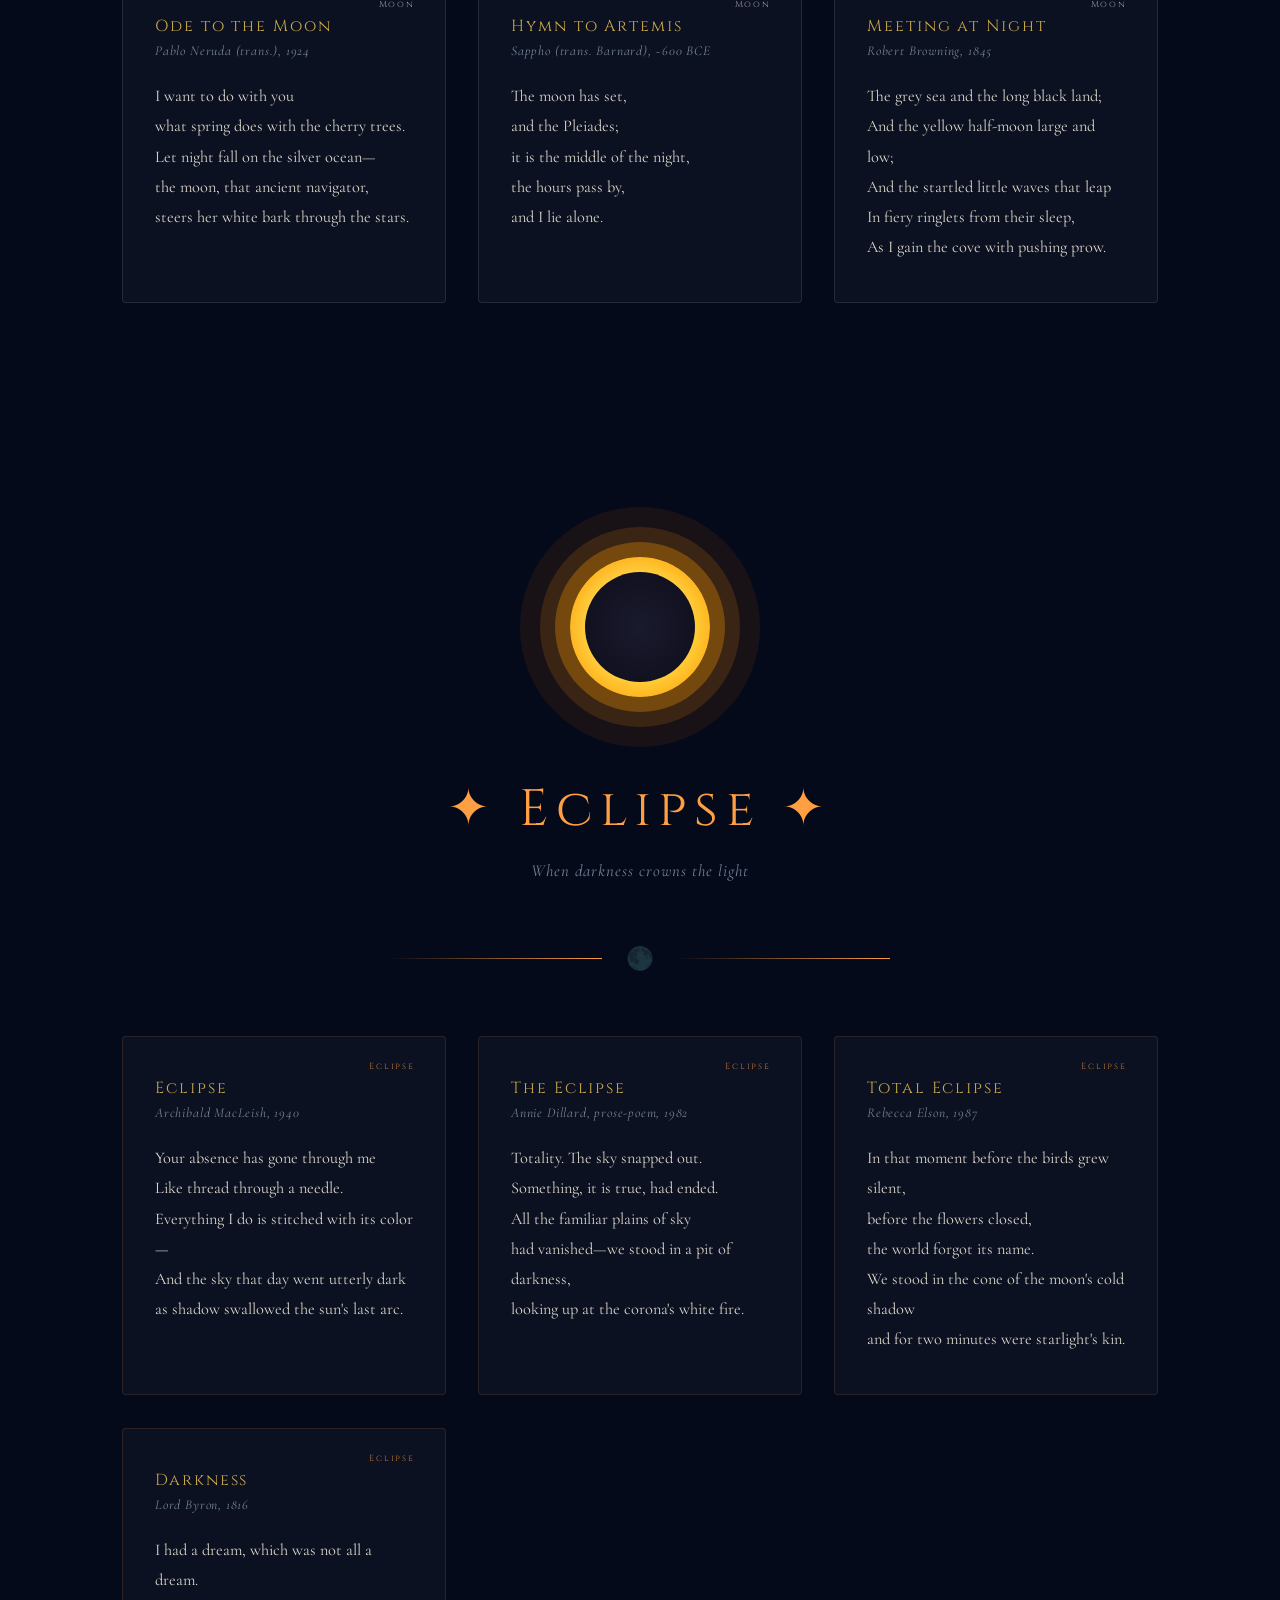
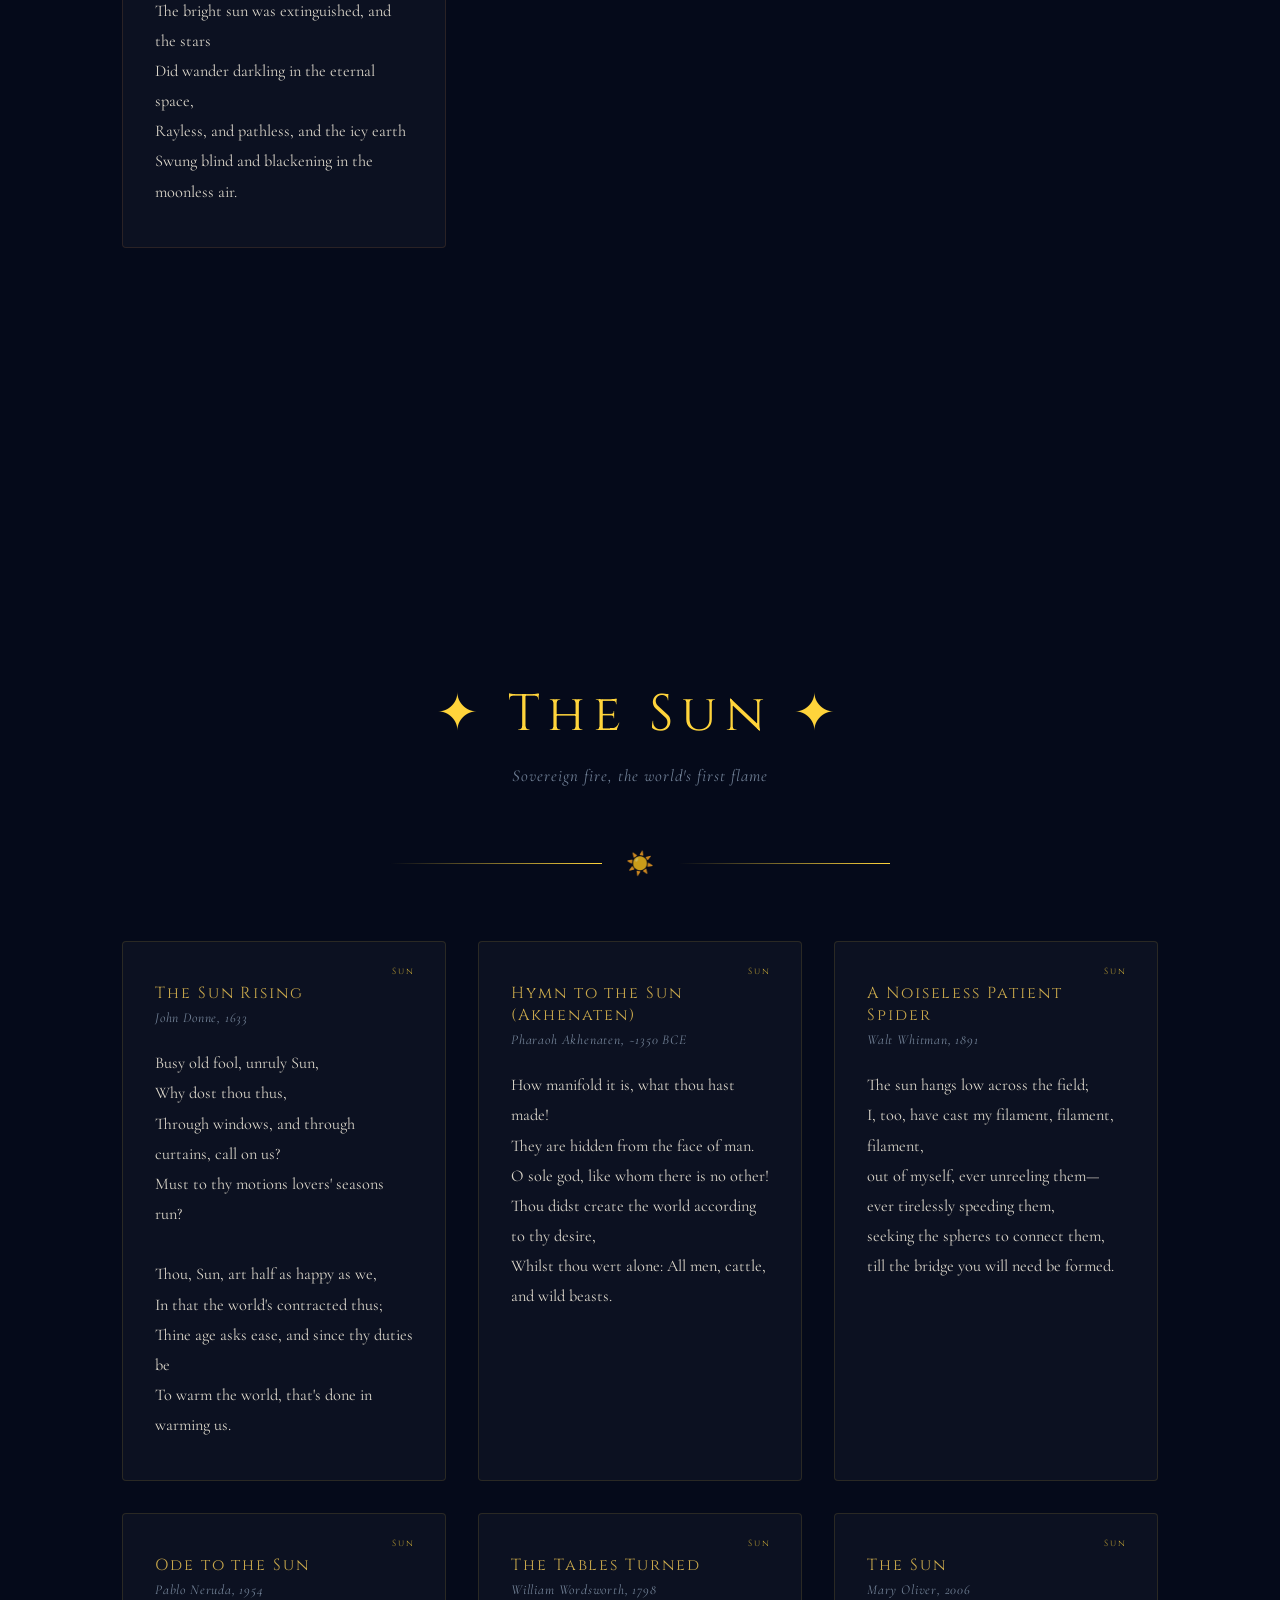
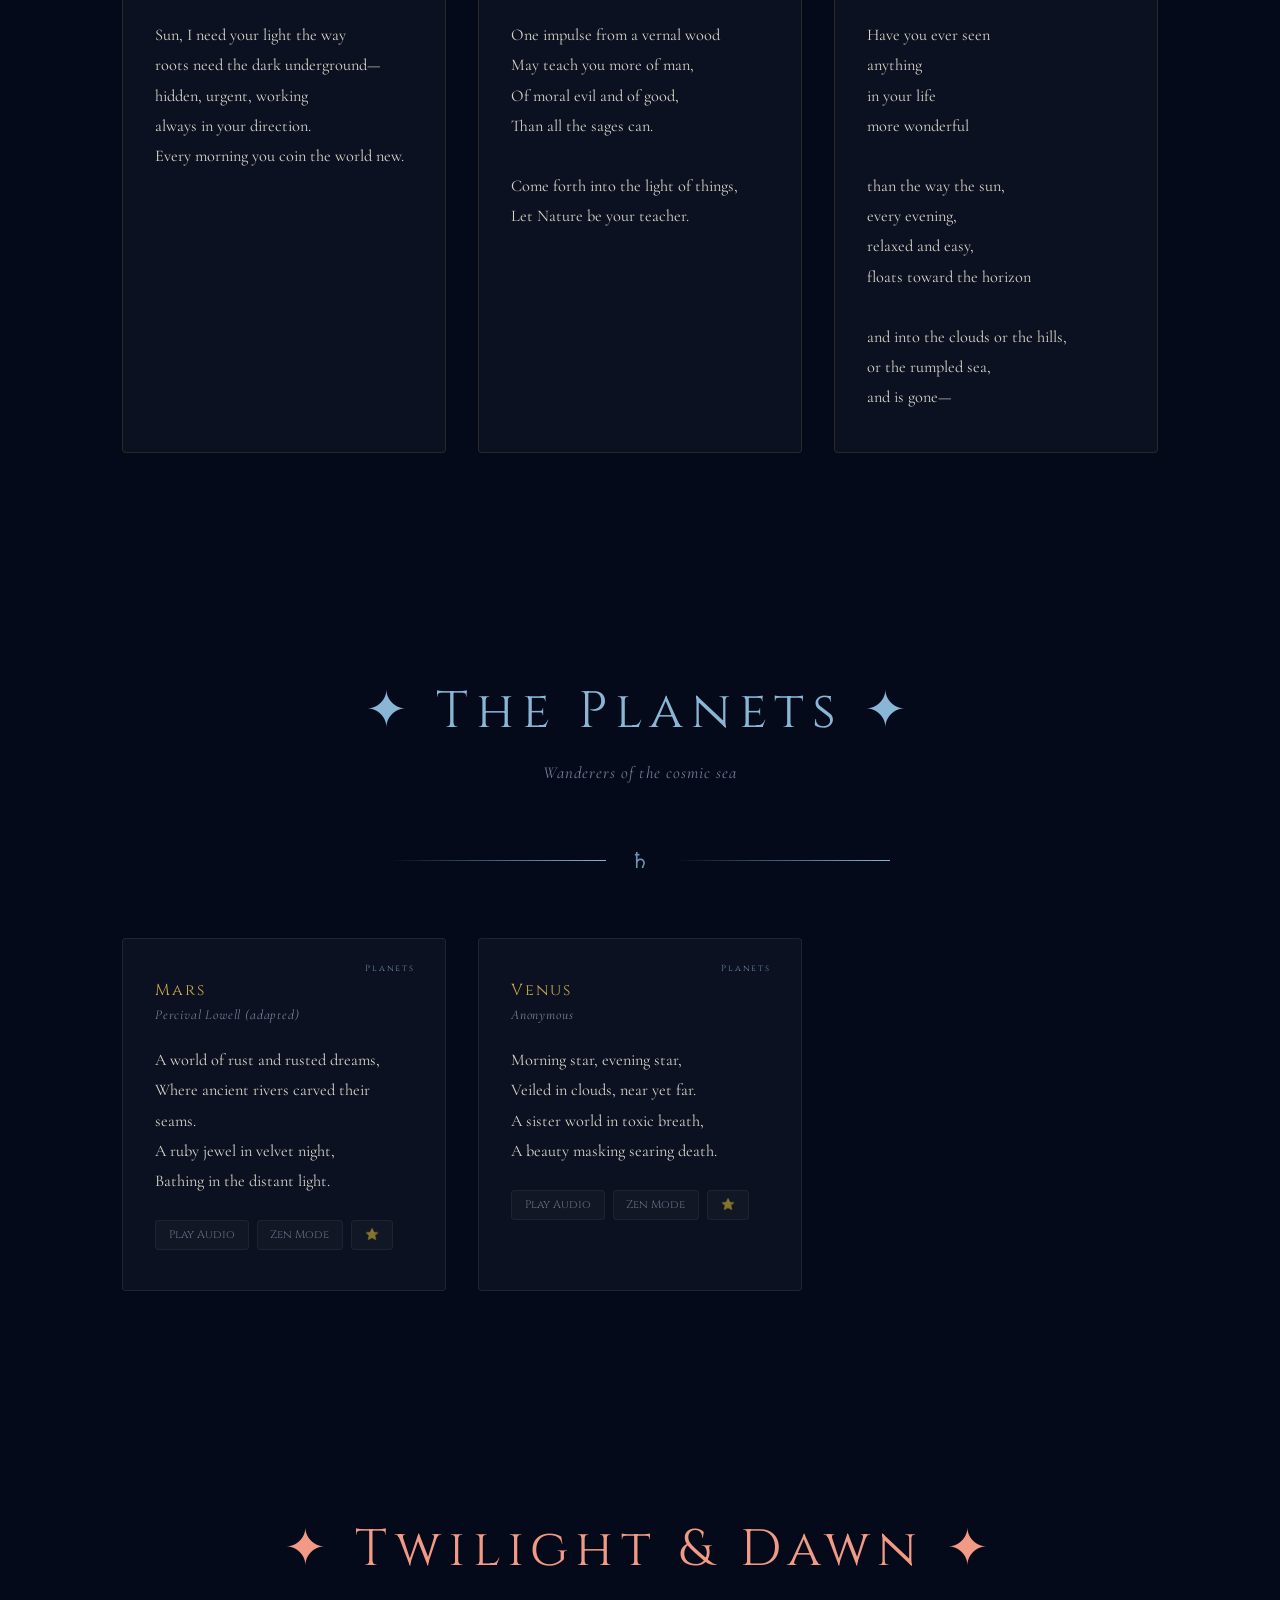
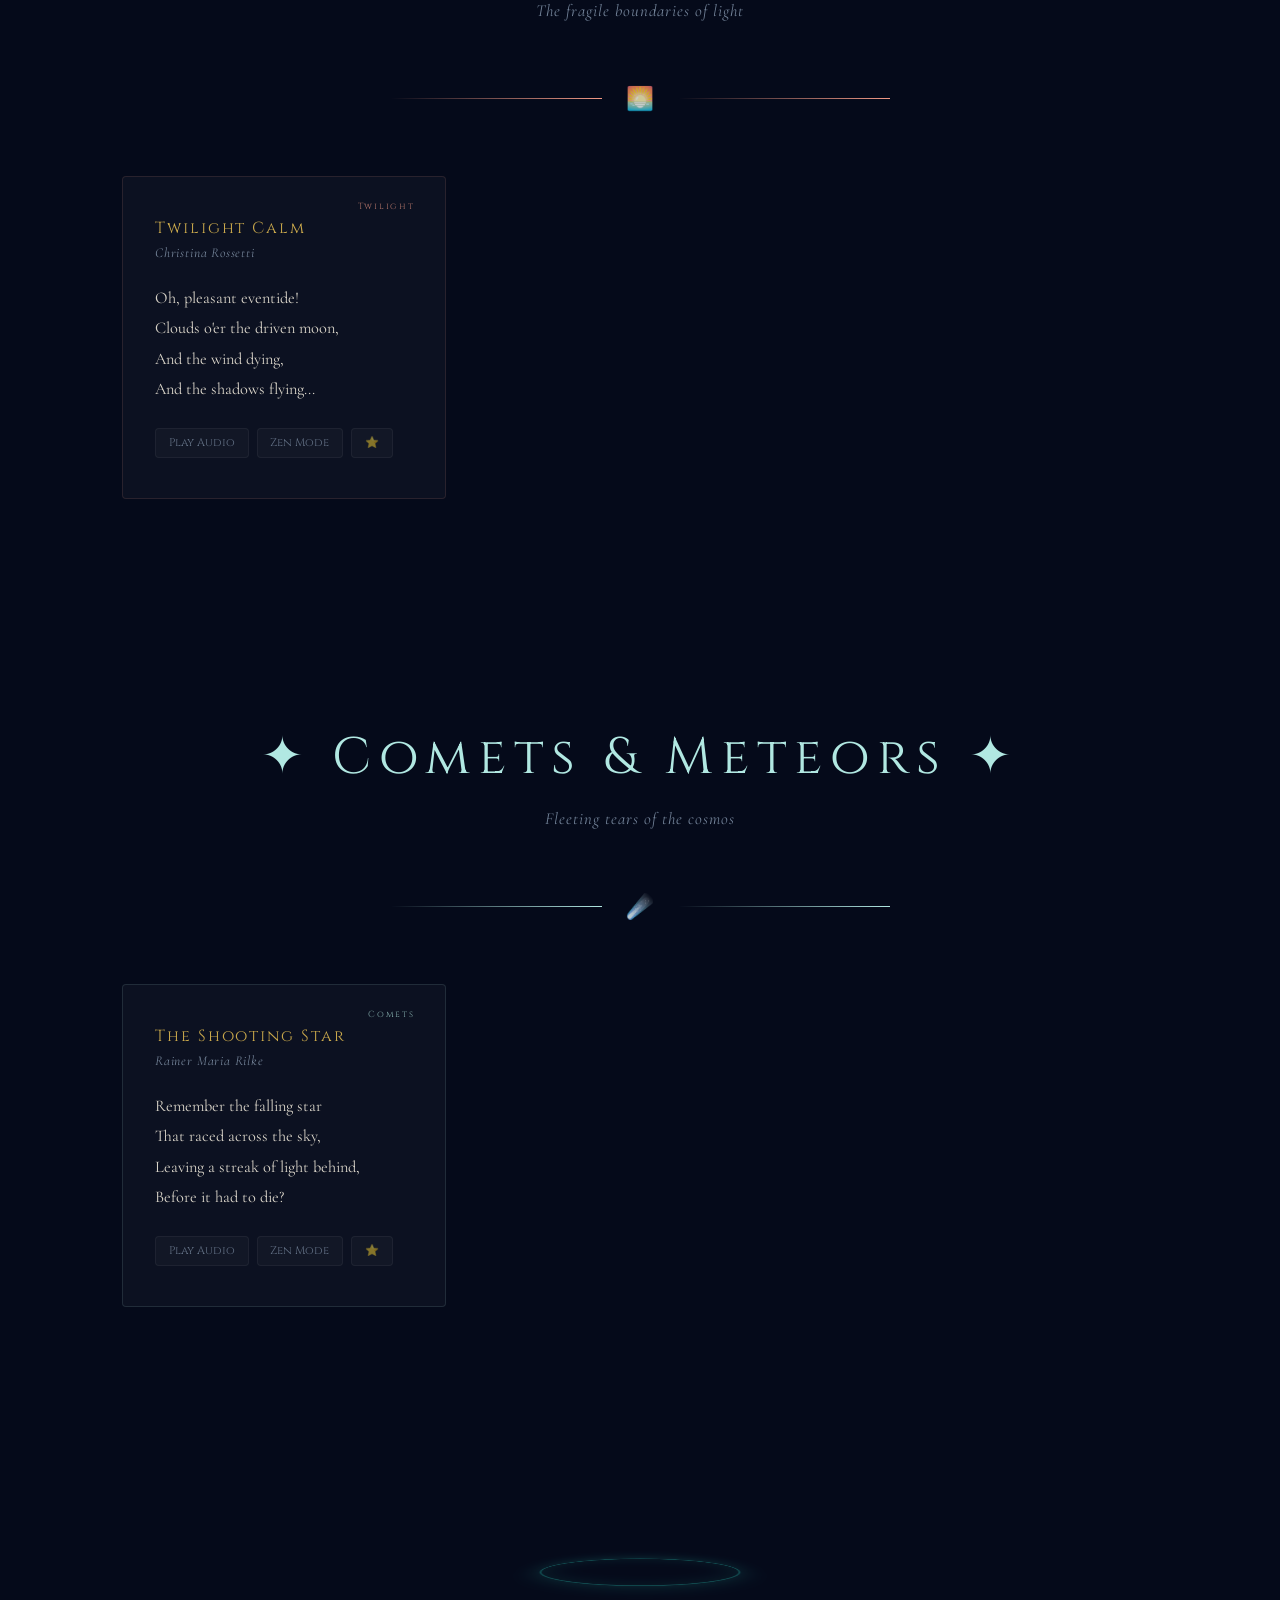
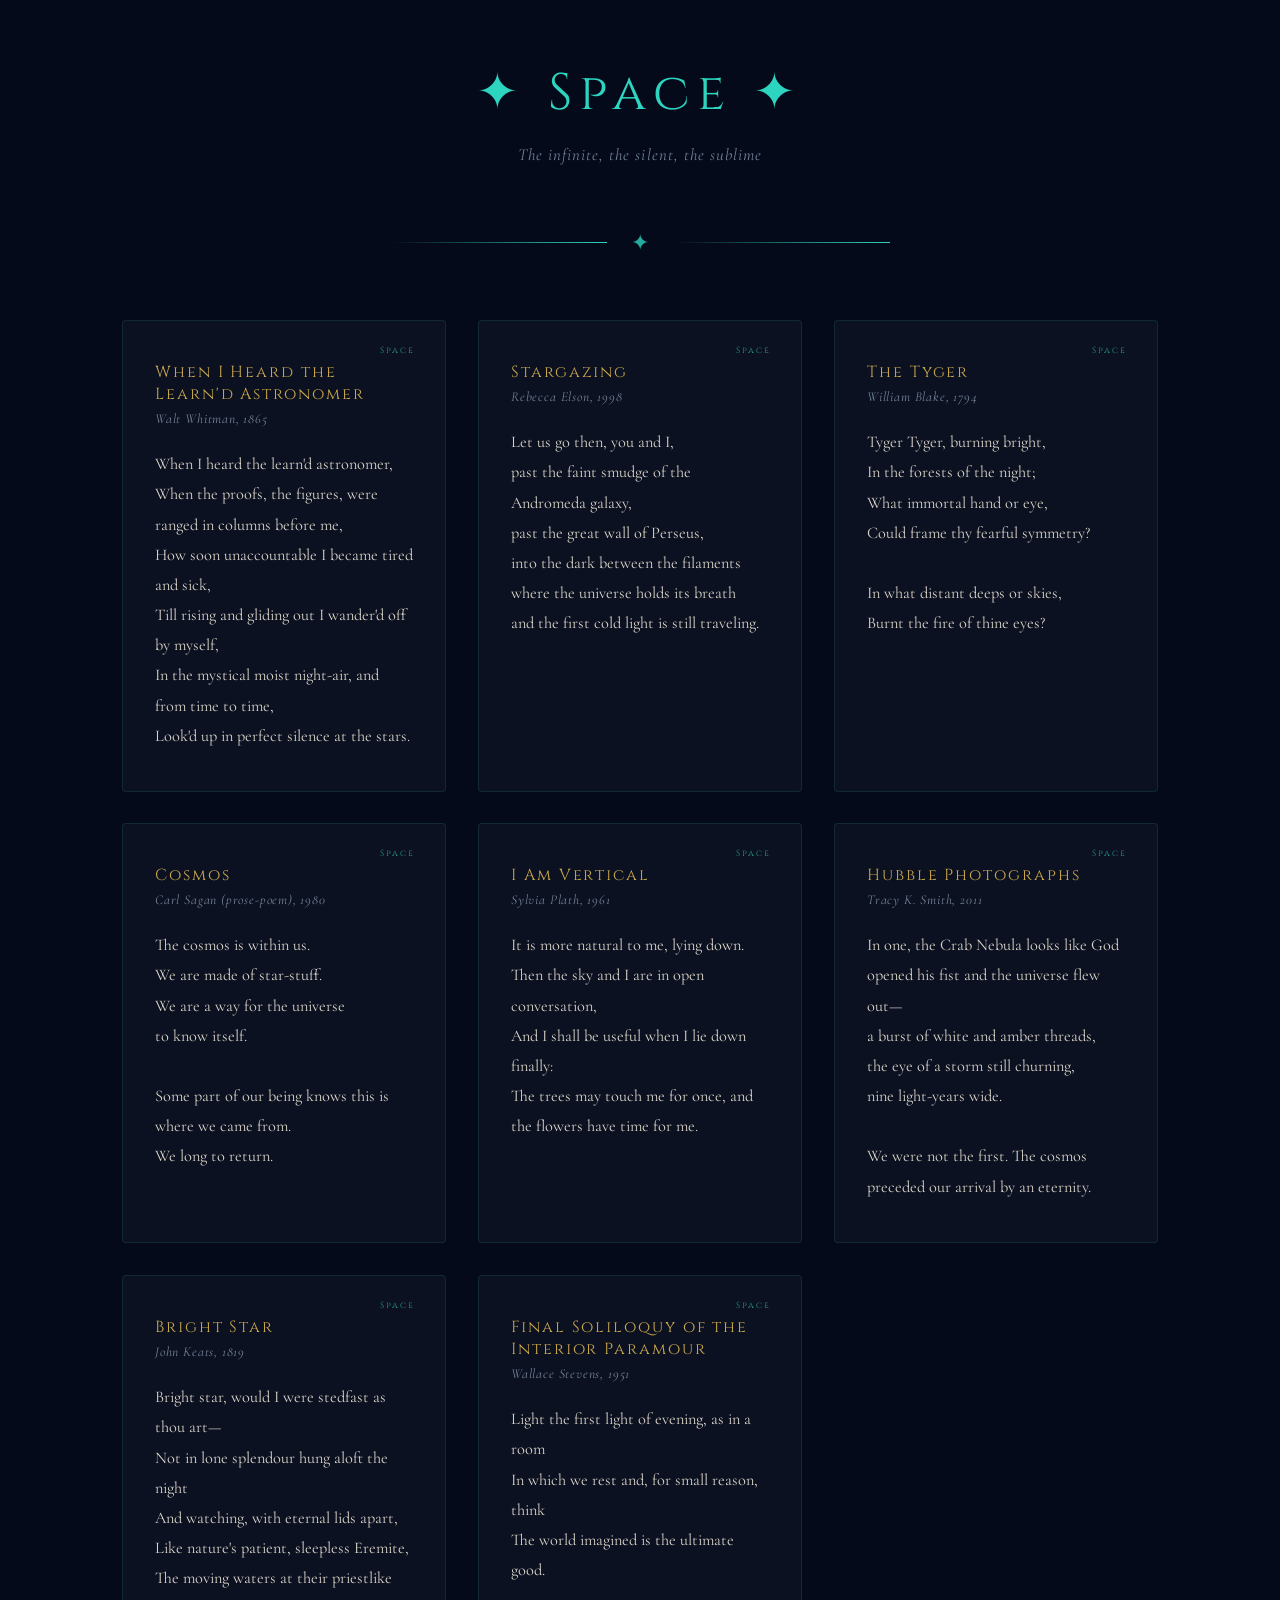
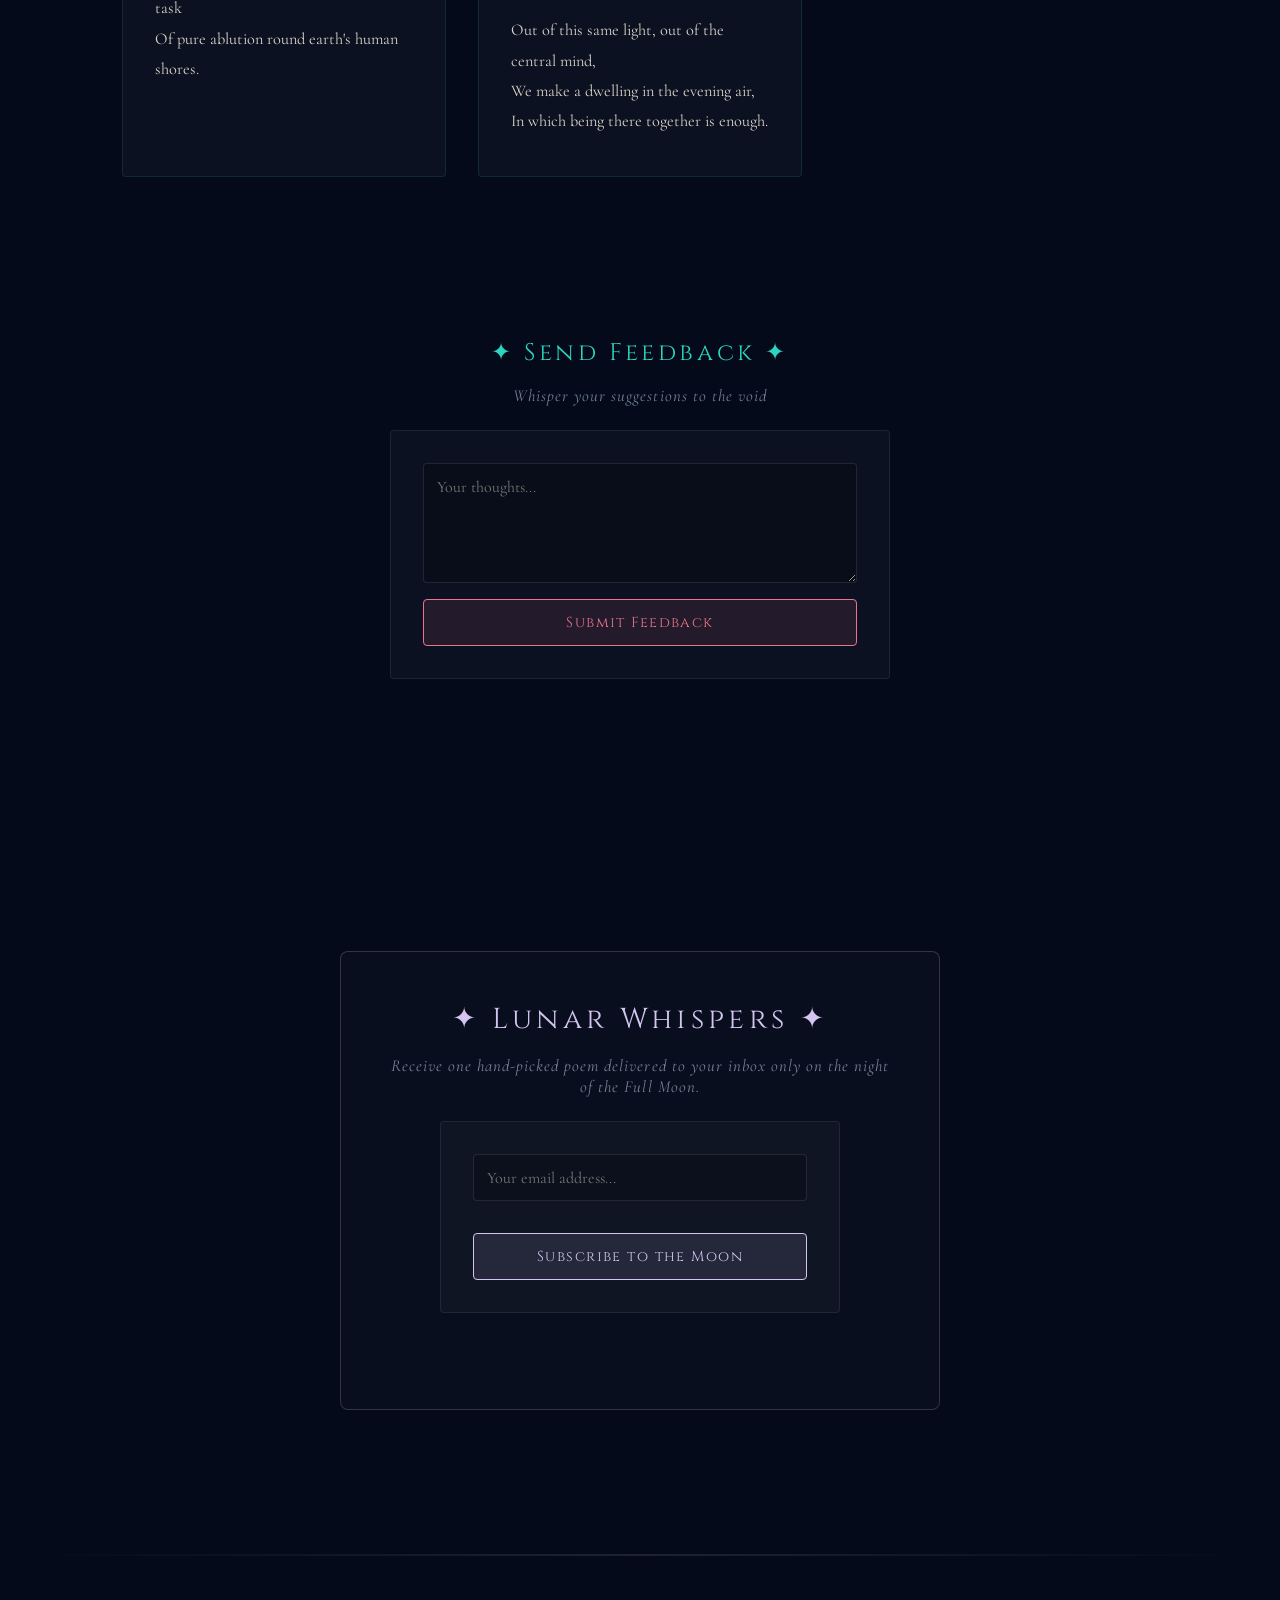
==== commit 274af2c1: "perf: apply super optimizations for 60FPS performance and faster load times" ====
--- a/index.html
+++ b/index.html
@@ -6,6 +6,8 @@
     <meta name="viewport" content="width=device-width, initial-scale=1.0, maximum-scale=1.0, user-scalable=no">
     <title>Celestial Verses — Home</title>
     <meta name="description" content="A cosmic anthology and sanctuary for stargazers and poets to share their verses.">
+    <link rel="preconnect" href="https://fonts.googleapis.com">
+    <link rel="preconnect" href="https://fonts.gstatic.com" crossorigin>
     <link
         href="https://fonts.googleapis.com/css2?family=Cormorant+Garamond:ital,wght@0,300;0,400;1,300;1,400&family=Cinzel:wght@400;600&display=swap"
         rel="stylesheet">
--- a/style.css
+++ b/style.css
@@ -485,6 +485,7 @@
             transition: transform .5s cubic-bezier(.23, 1, .32, 1), box-shadow .5s;
             transform-style: preserve-3d;
             cursor: default;
+            will-change: transform;
         }
 
         .poem-card::before {
@@ -1440,8 +1441,10 @@
             flex-direction: column;
             overflow-y: auto;
             overflow-x: hidden;
+            will-change: left;
             scrollbar-width: thin;
             scrollbar-color: rgba(201,168,76,0.2) transparent;
+            will-change: left;
             box-shadow: 20px 0 60px rgba(0,0,0,0.6);
         }
         .sidebar.active { left: 0; }
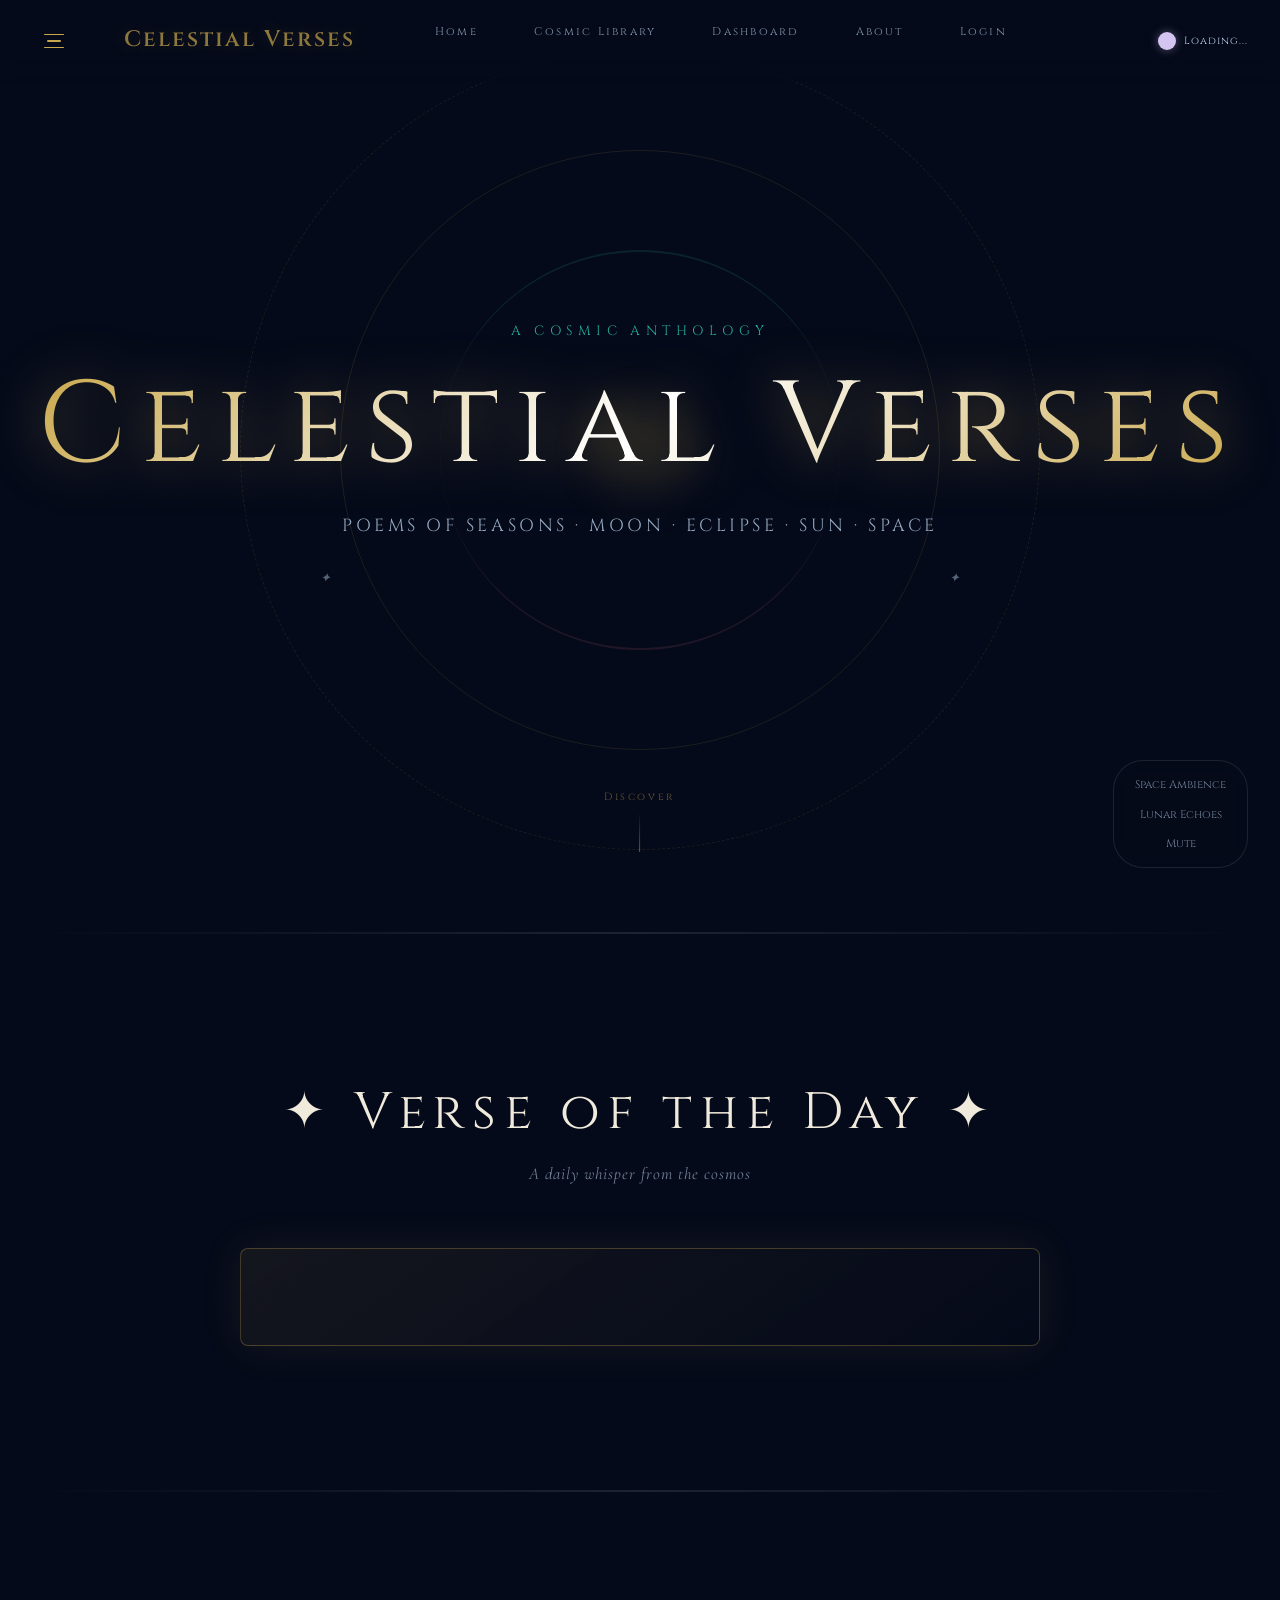
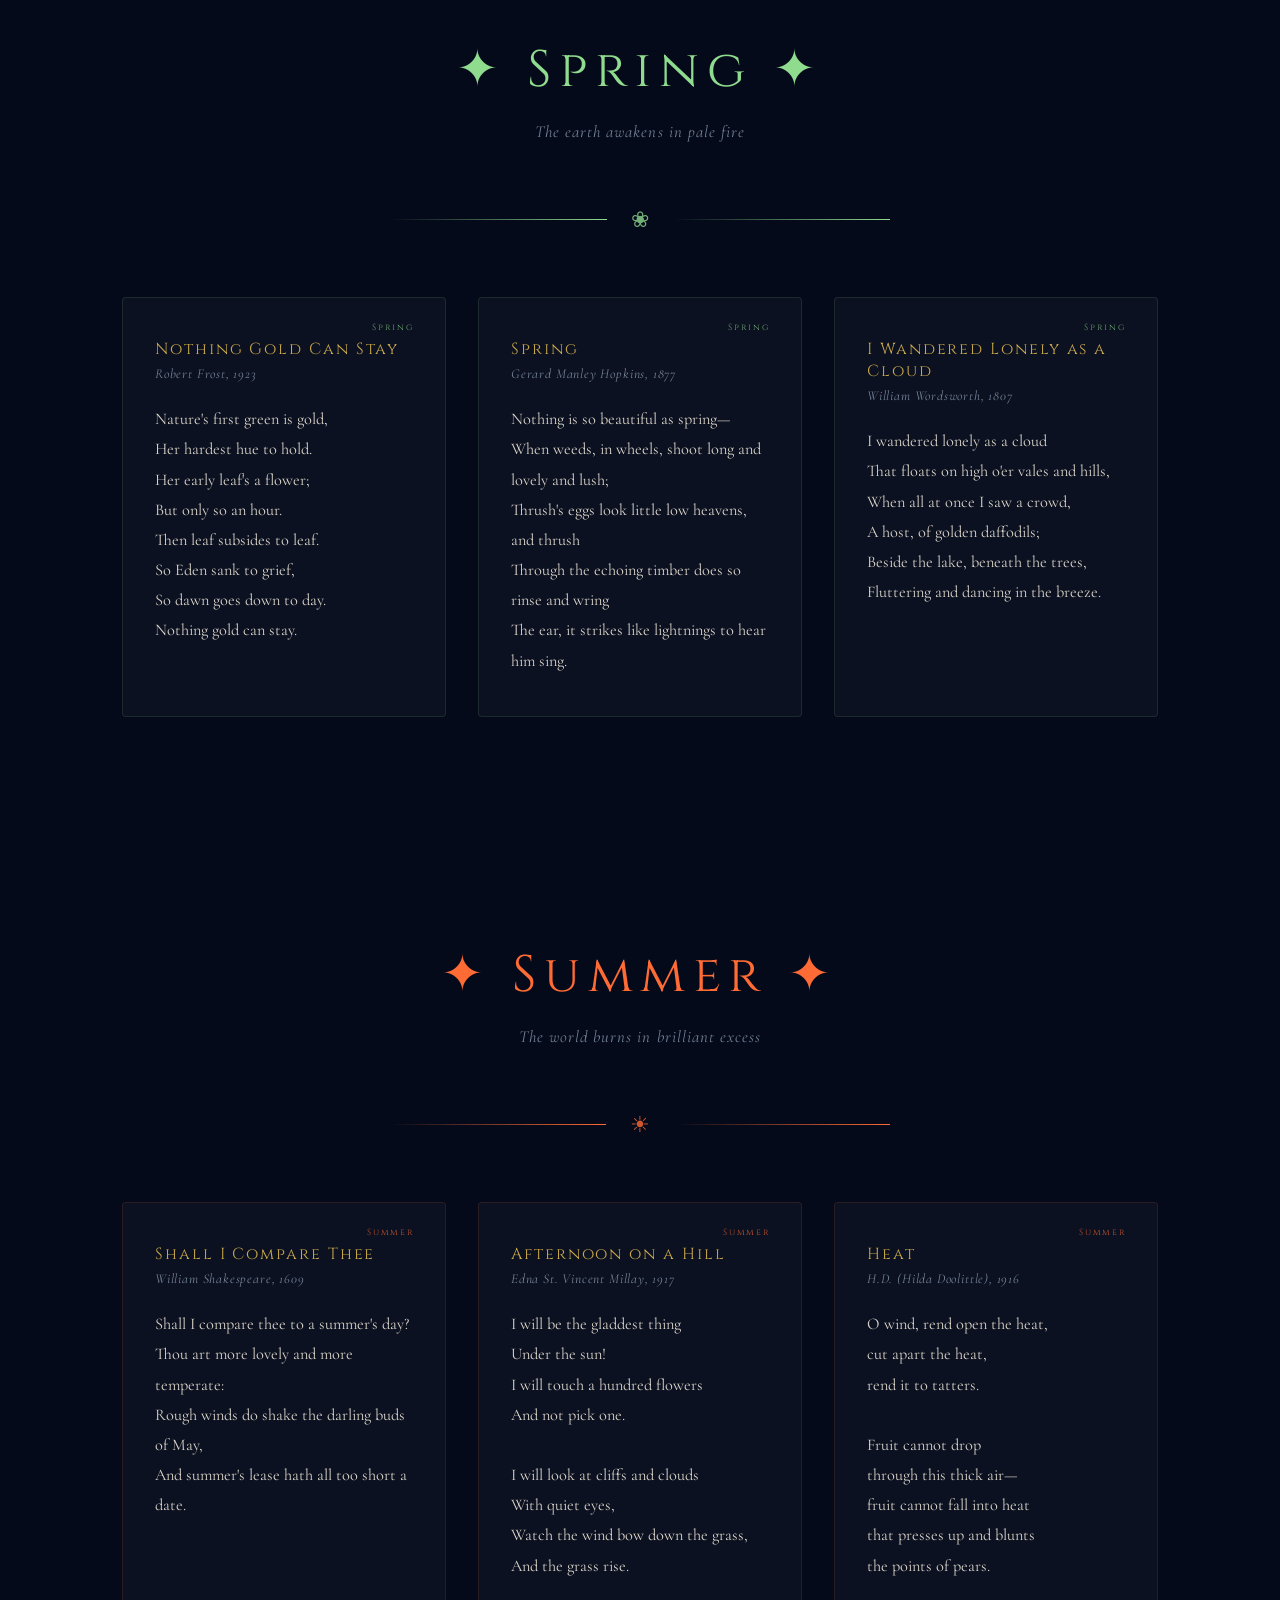
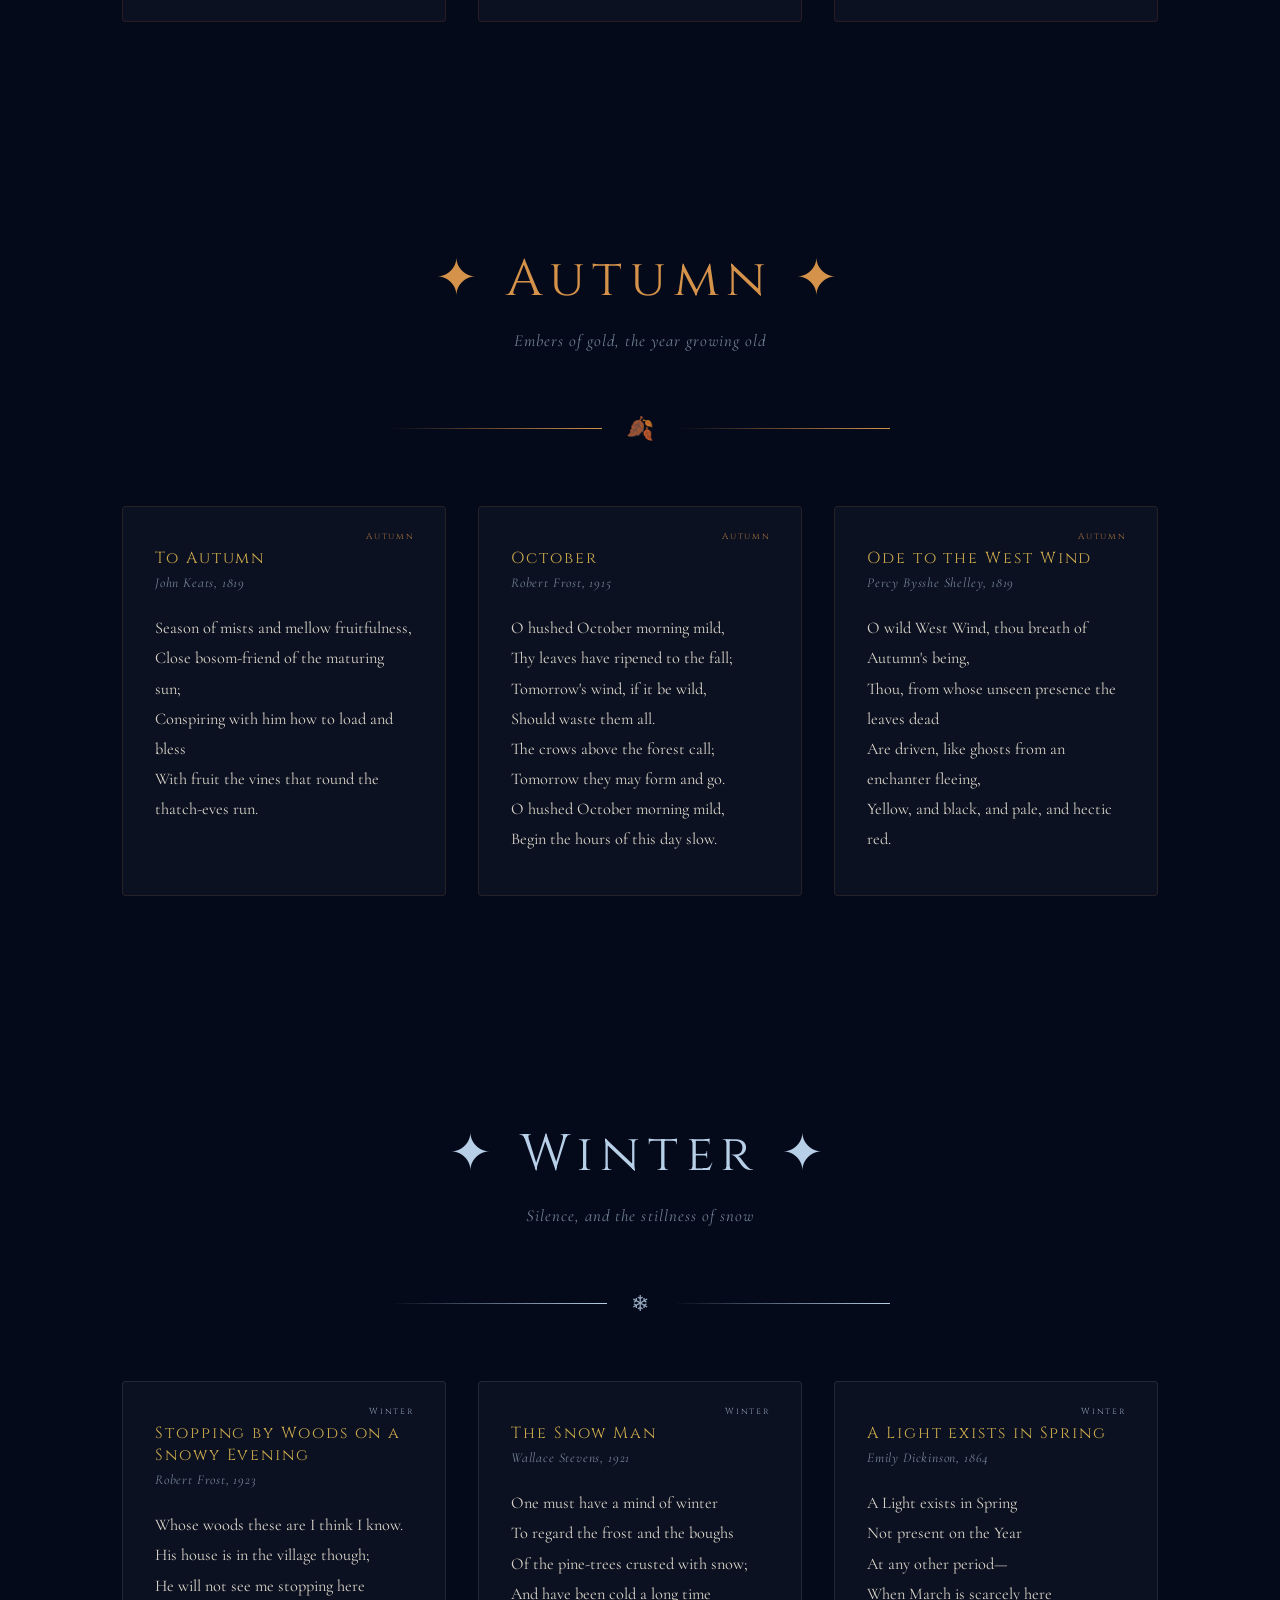
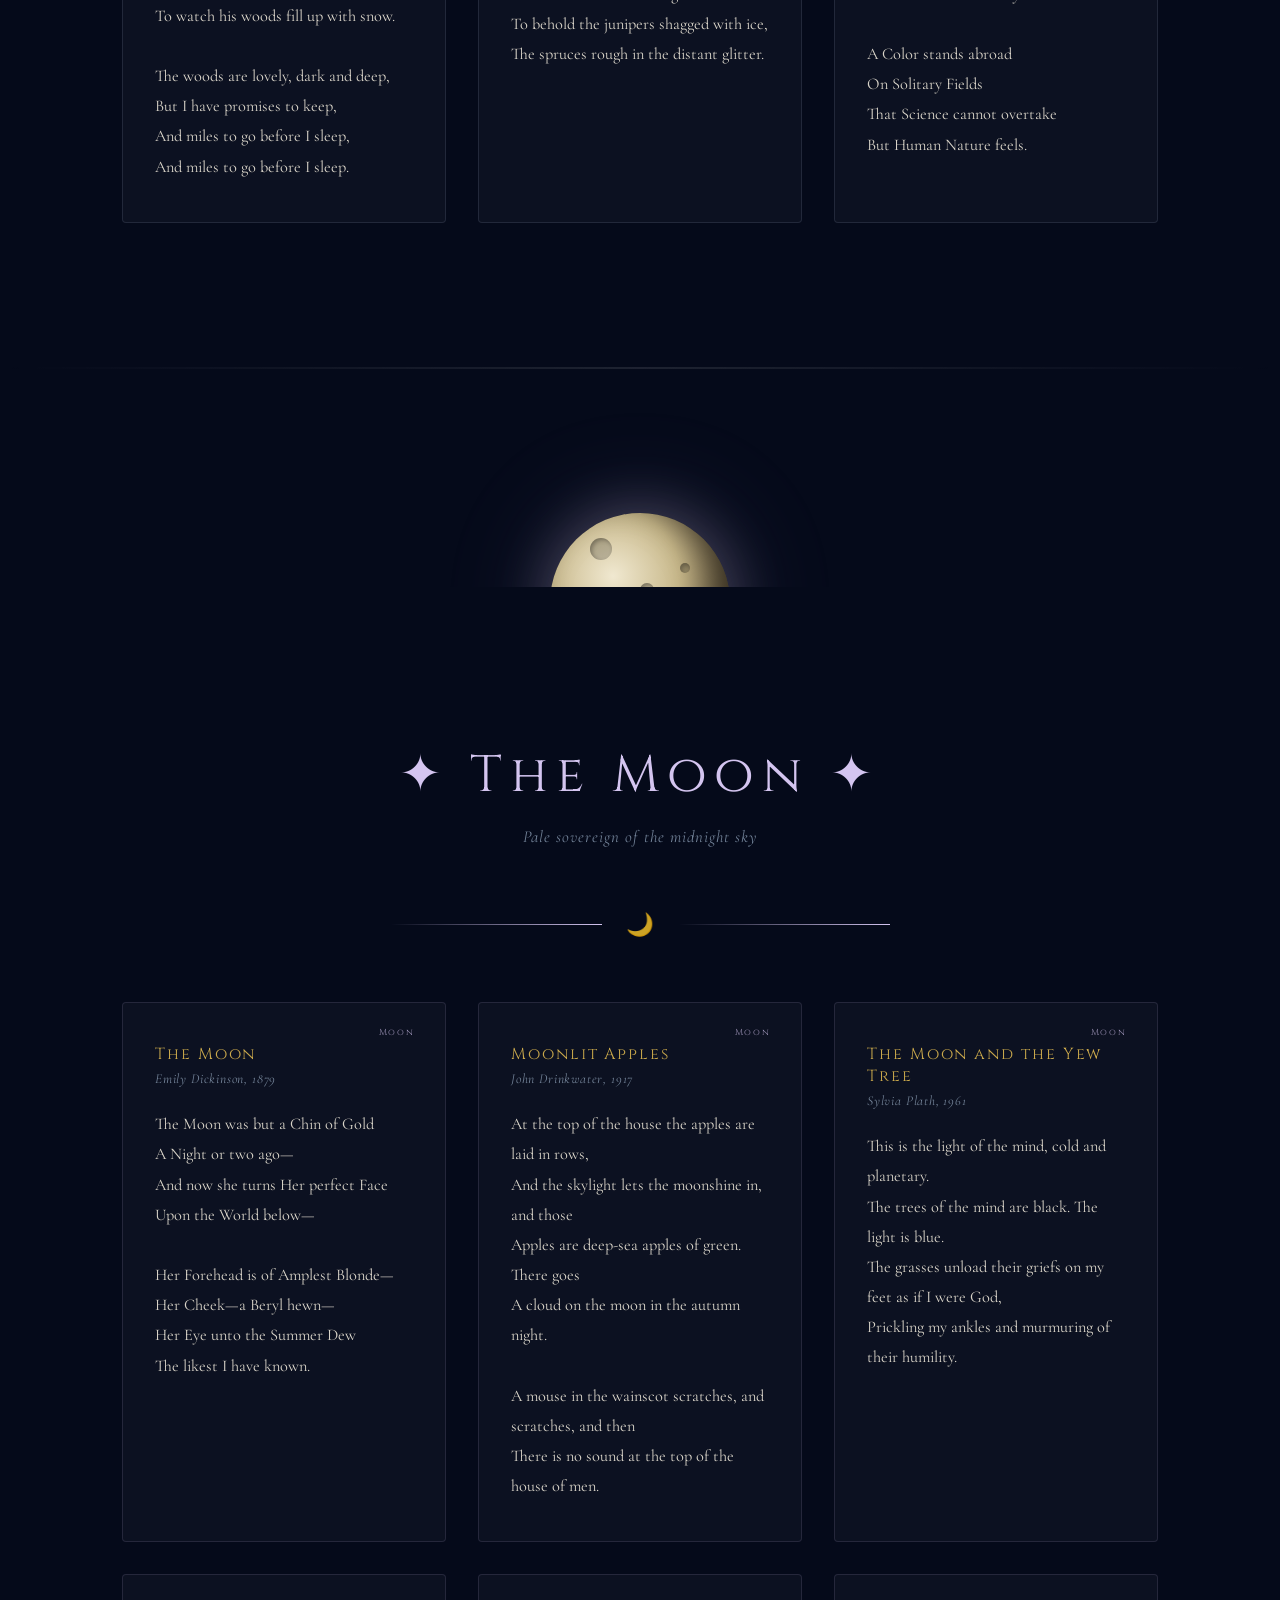
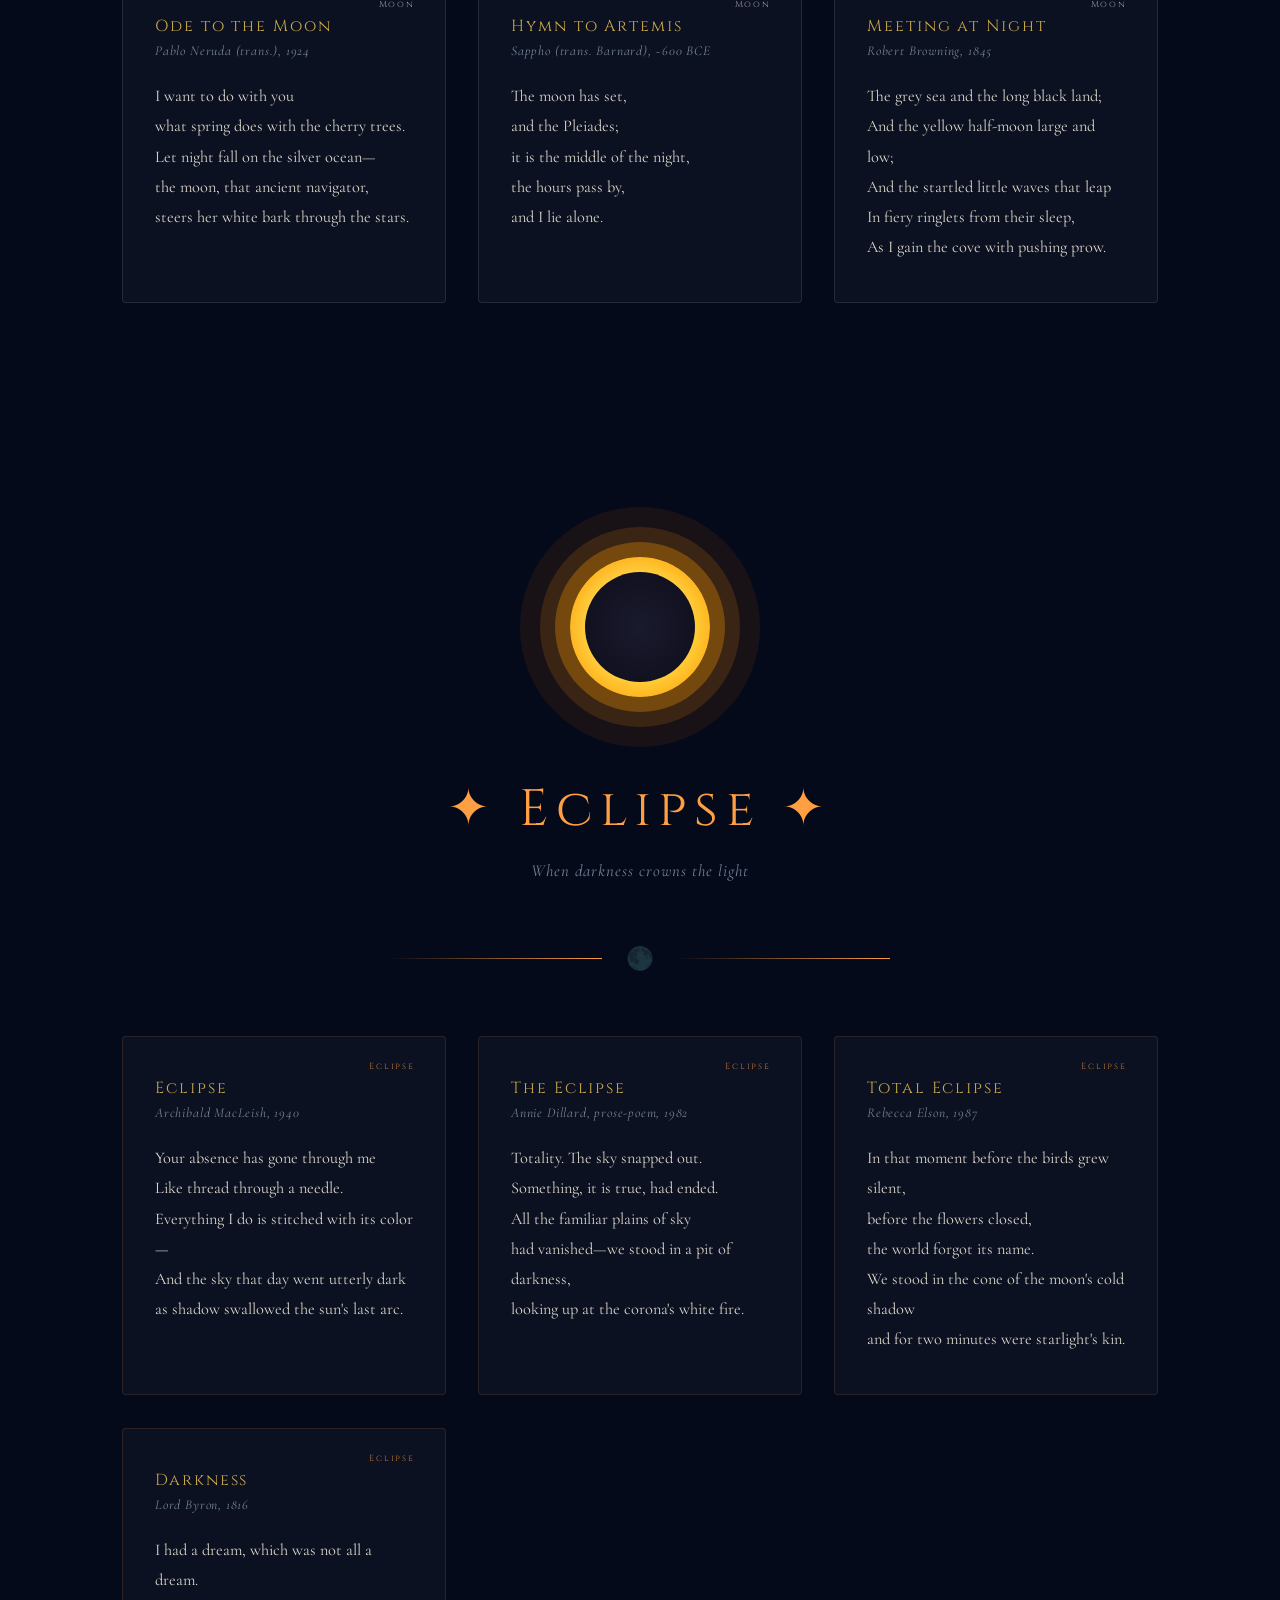
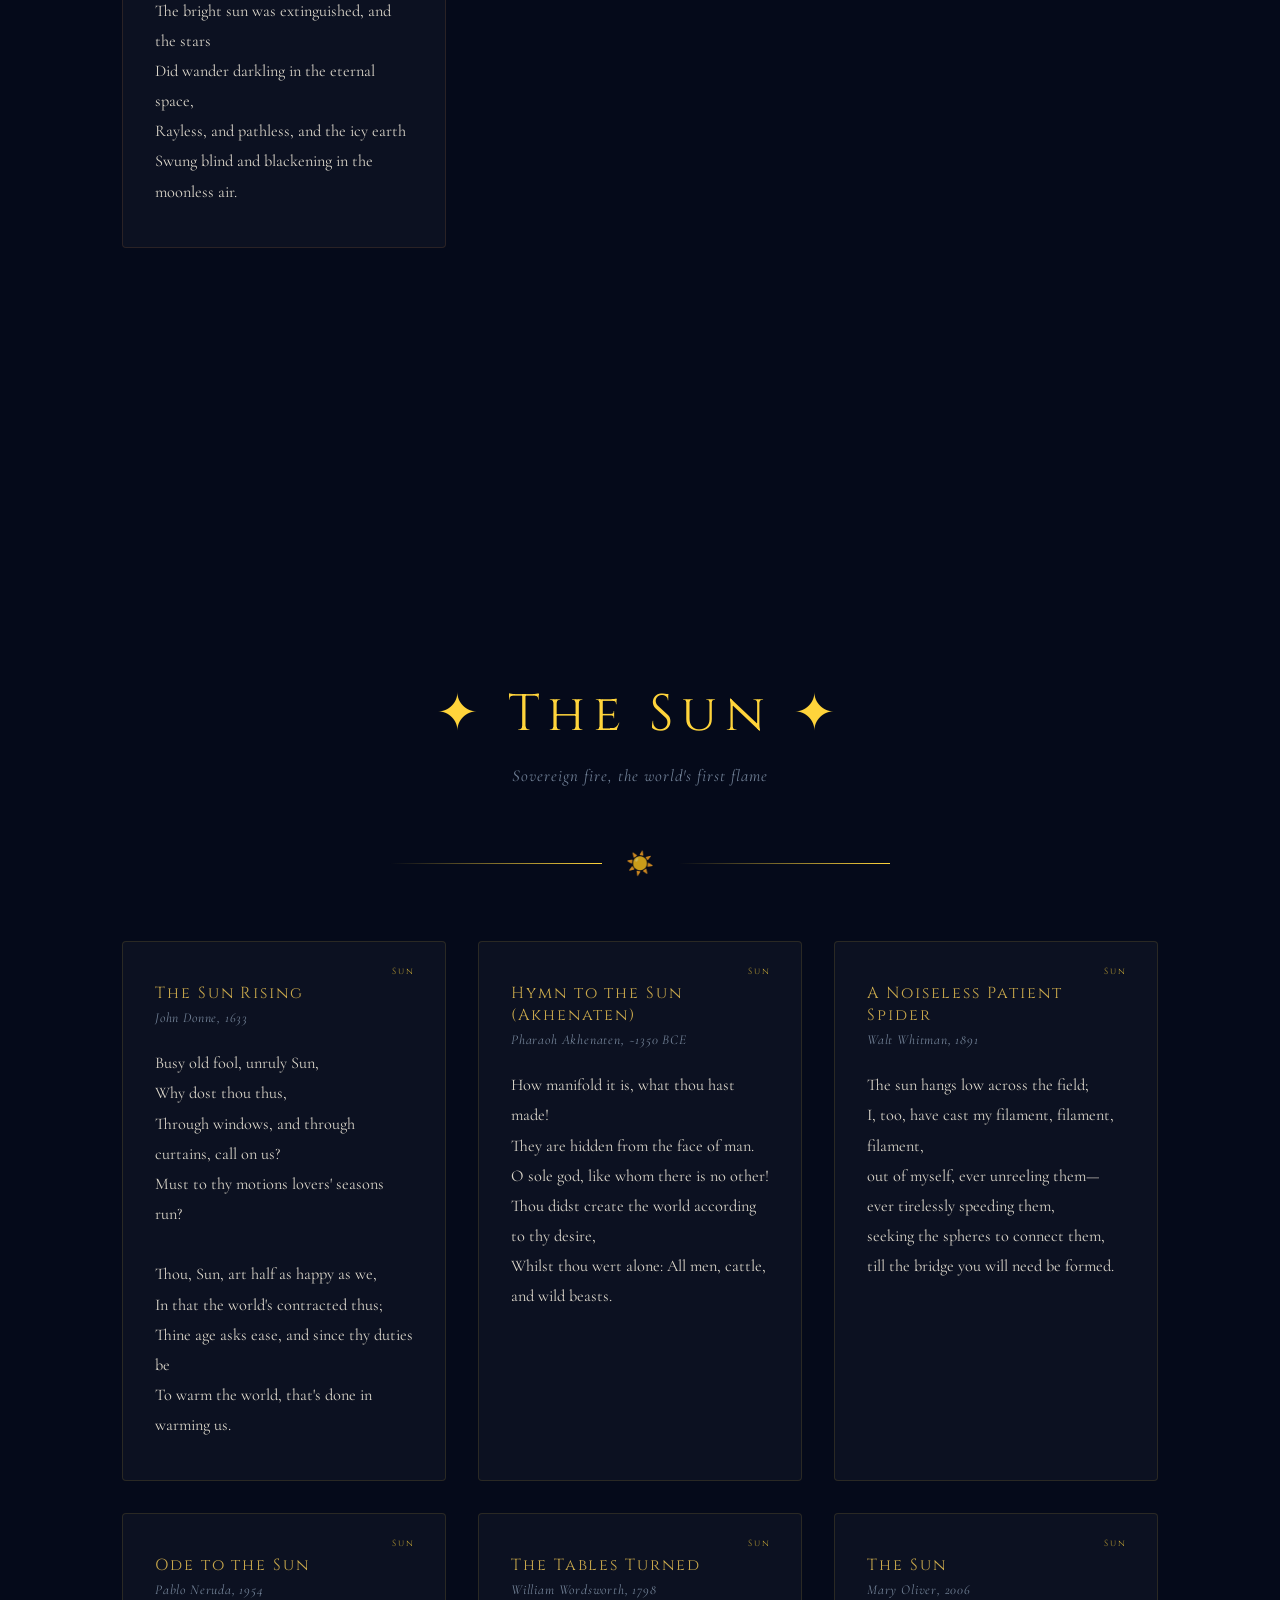
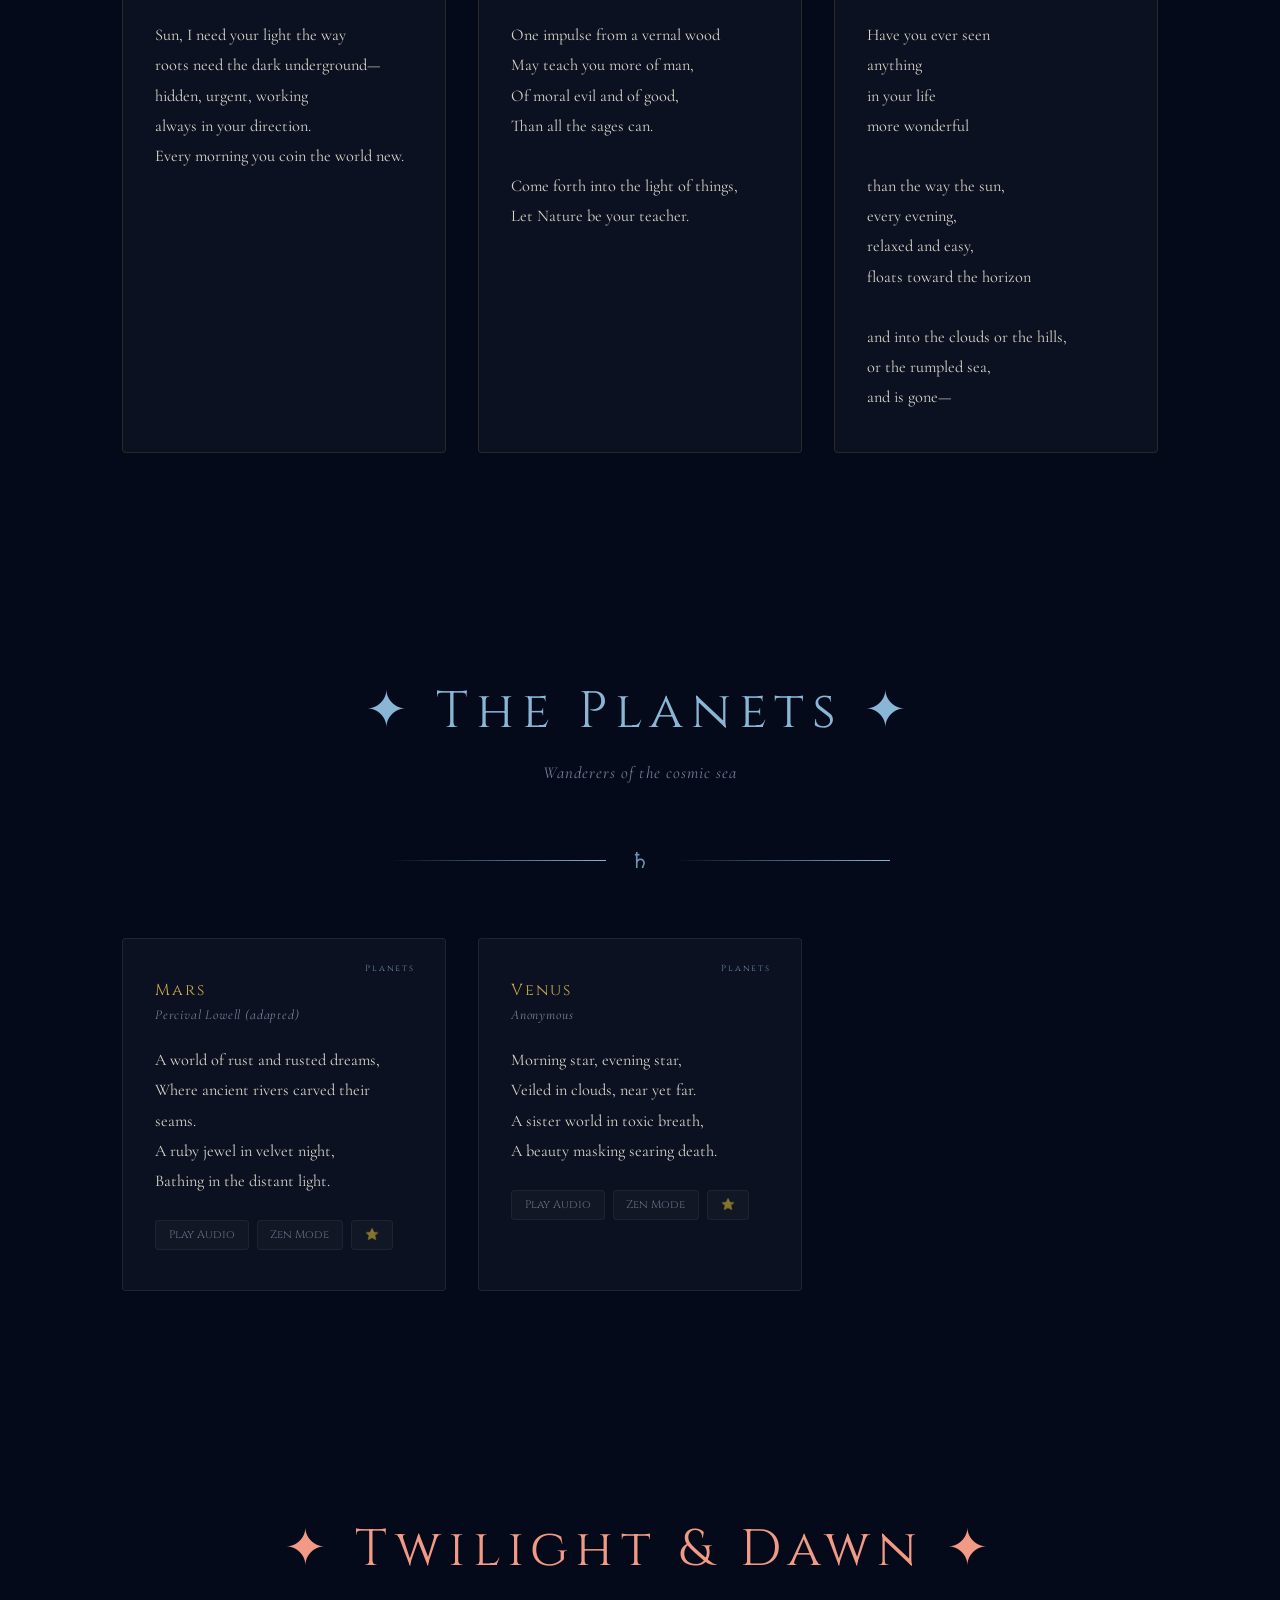
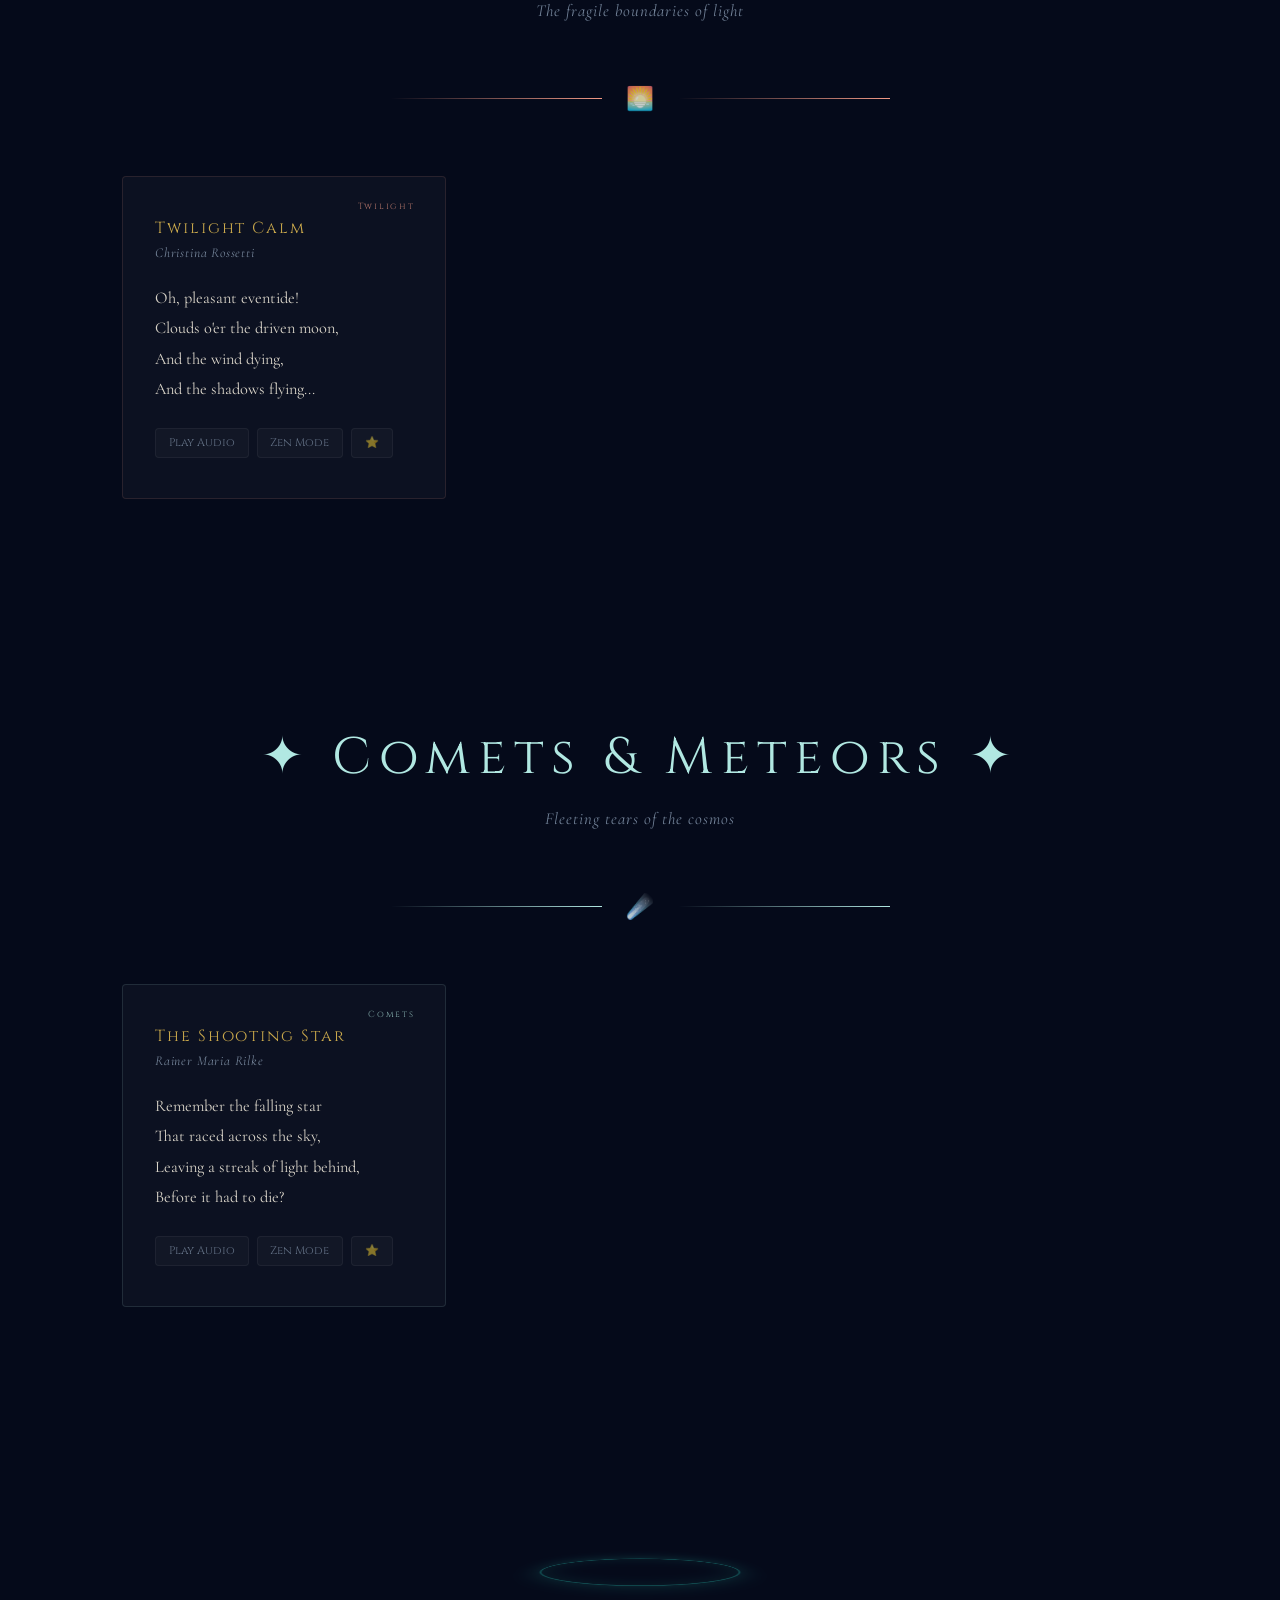
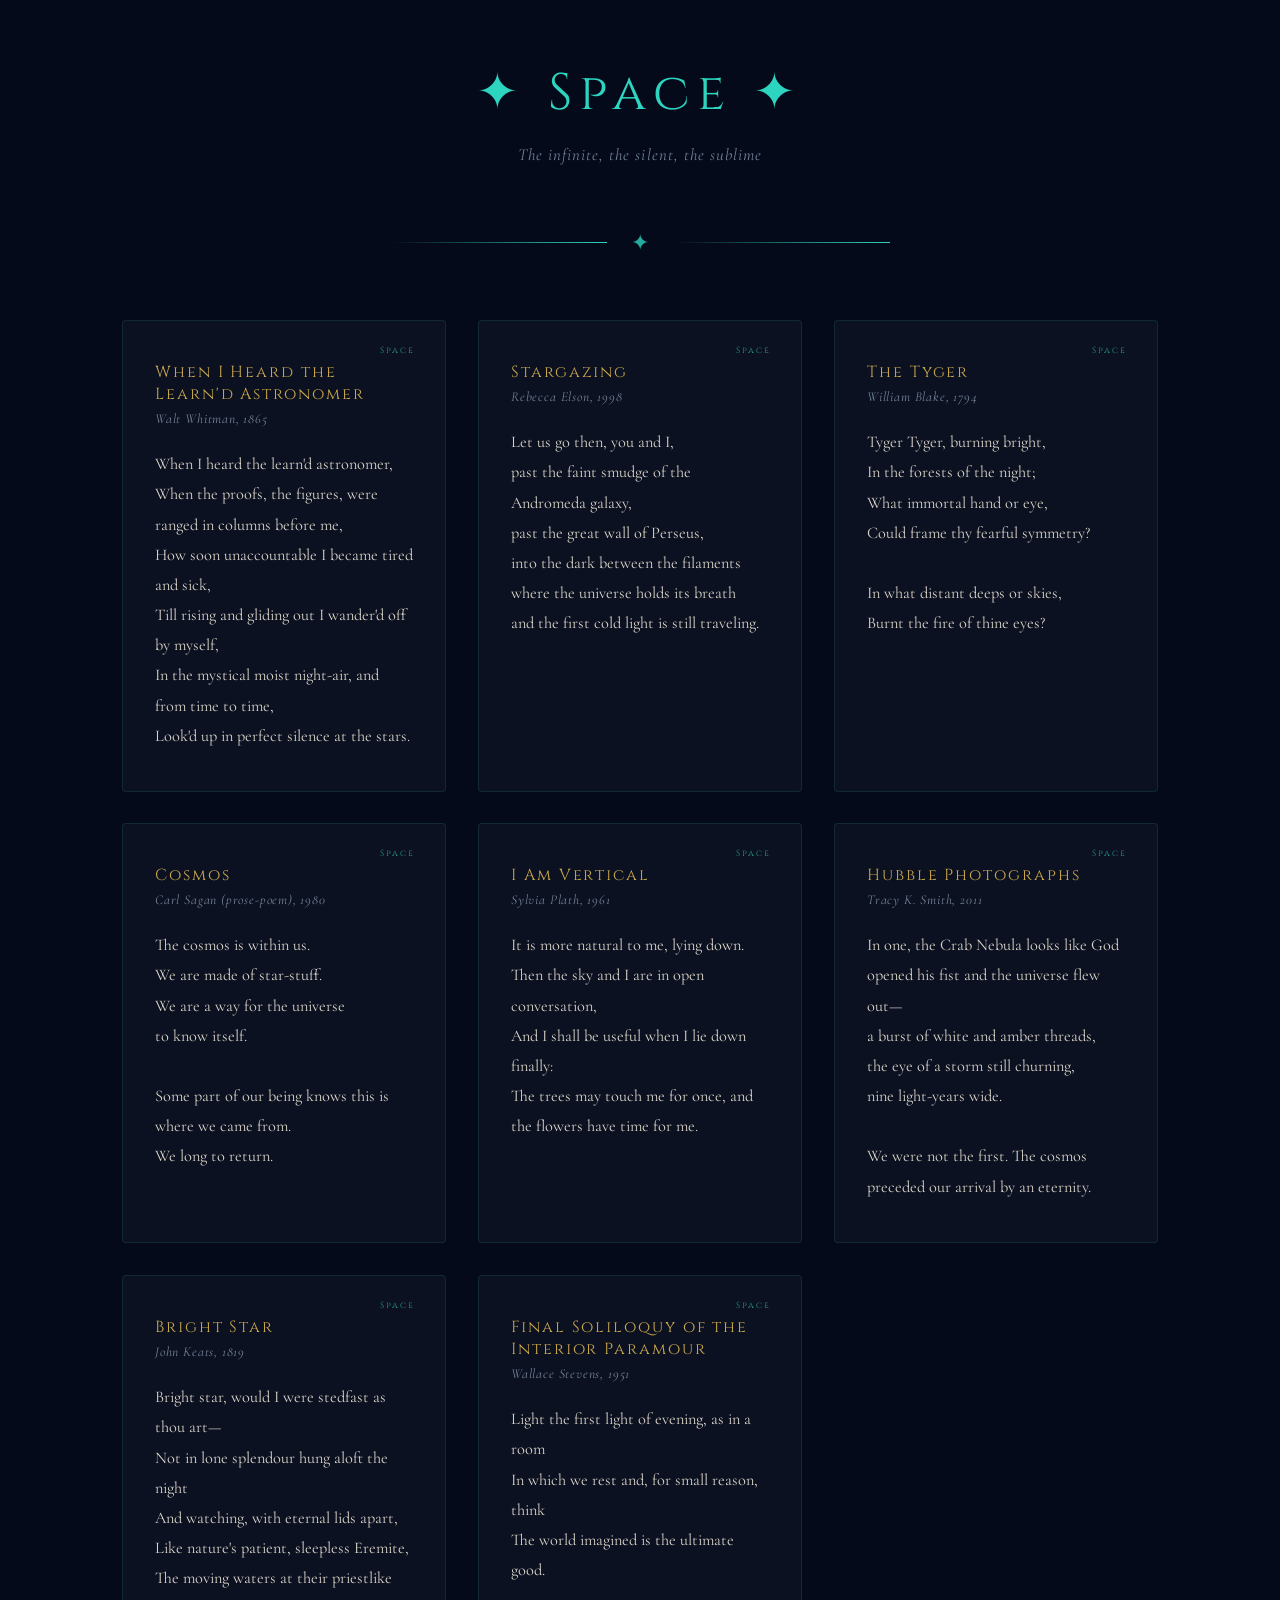
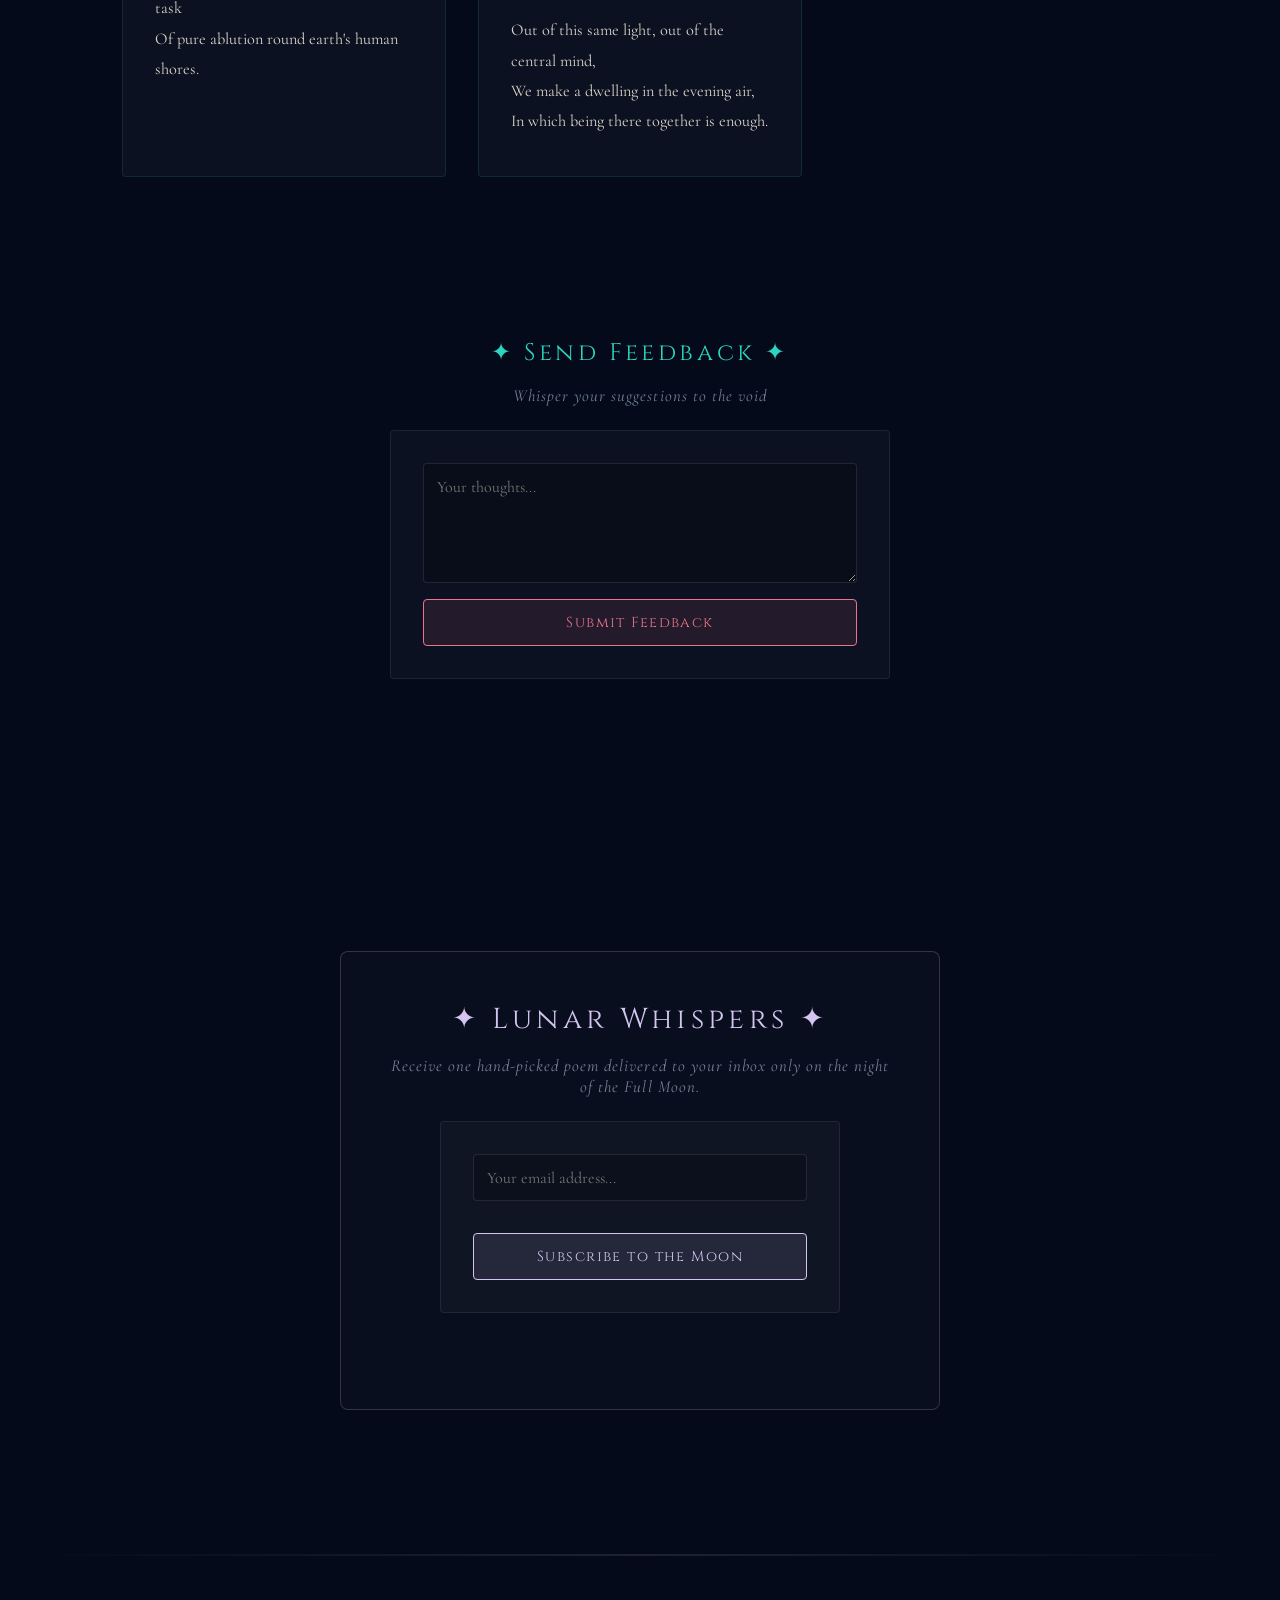
==== commit 0216d221: "fix: correct function scoping in app.js, restore loginBtn in index.html, and fix mobile logo visibil" ====
--- a/index.html
+++ b/index.html
@@ -26,6 +26,7 @@
         <a href="library.html">Cosmic Library</a>
         <a href="dashboard.html">Dashboard</a>
         <a href="about.html">About</a>
+        <a href="#" id="loginBtn">Login</a>
         <div class="moon-widget">
             <div class="moon-phase-icon">
                 <div id="moonShadow" class="moon-shadow"></div>
--- a/style.css
+++ b/style.css
@@ -1407,13 +1407,14 @@
             gap: 5px;
             cursor: pointer;
             z-index: 2000;
-            width: 36px; height: 36px;
-            border-radius: 6px;
-            transition: background 0.3s;
+            width: 44px; height: 44px; /* Increased tap area for better mobile UX */
+            border-radius: 50%;
+            transition: all 0.3s cubic-bezier(0.4, 0, 0.2, 1);
             flex-shrink: 0;
-            margin-right: 0.5rem; /* Space between hamburger and logo */
-        }
-        .hamburger:hover { background: rgba(201,168,76,0.08); }
+            position: relative;
+            z-index: 2100;
+        }
+        .hamburger:active { transform: scale(0.9); background: rgba(201,168,76,0.15); }
         .hamburger span {
             display: block;
             width: 20px; height: 1.5px;
@@ -1657,15 +1658,20 @@
                 justify-content: space-between;
                 gap: 0.5rem;
             }
-            nav > a {
-                display: none; /* Hide default text links, rely on sidebar on mobile */
+            nav > a:not(.nav-brand) {
+                display: none; /* Hide default text links, except brand logo */
             }
             .nav-brand {
-                font-size: 1.2rem;
-                margin-right: auto;
+                position: absolute;
+                left: 50%;
+                transform: translateX(-50%);
+                font-size: 1.3rem;
                 letter-spacing: 1px;
+                font-weight: 700;
+                white-space: nowrap;
             }
             .moon-widget {
+                margin-left: auto;
                 transform: scale(0.85);
                 transform-origin: right center;
             }
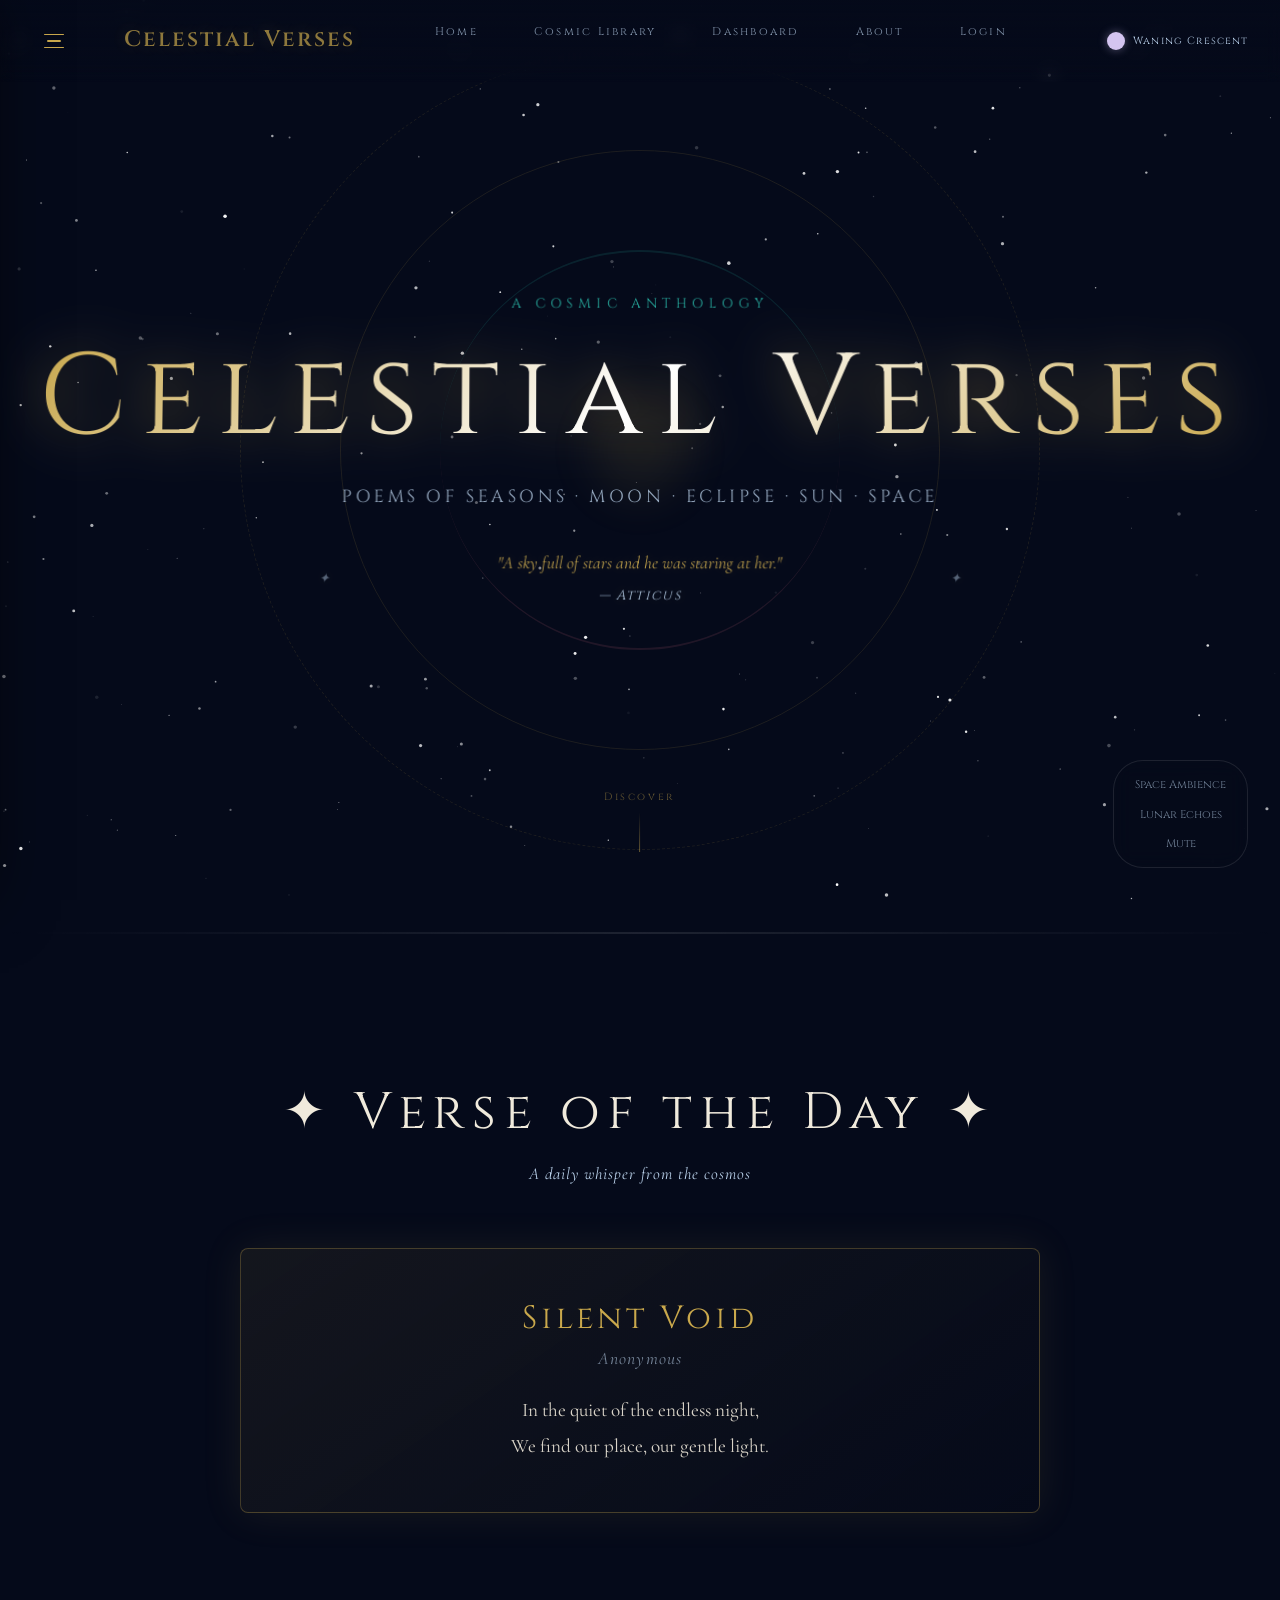
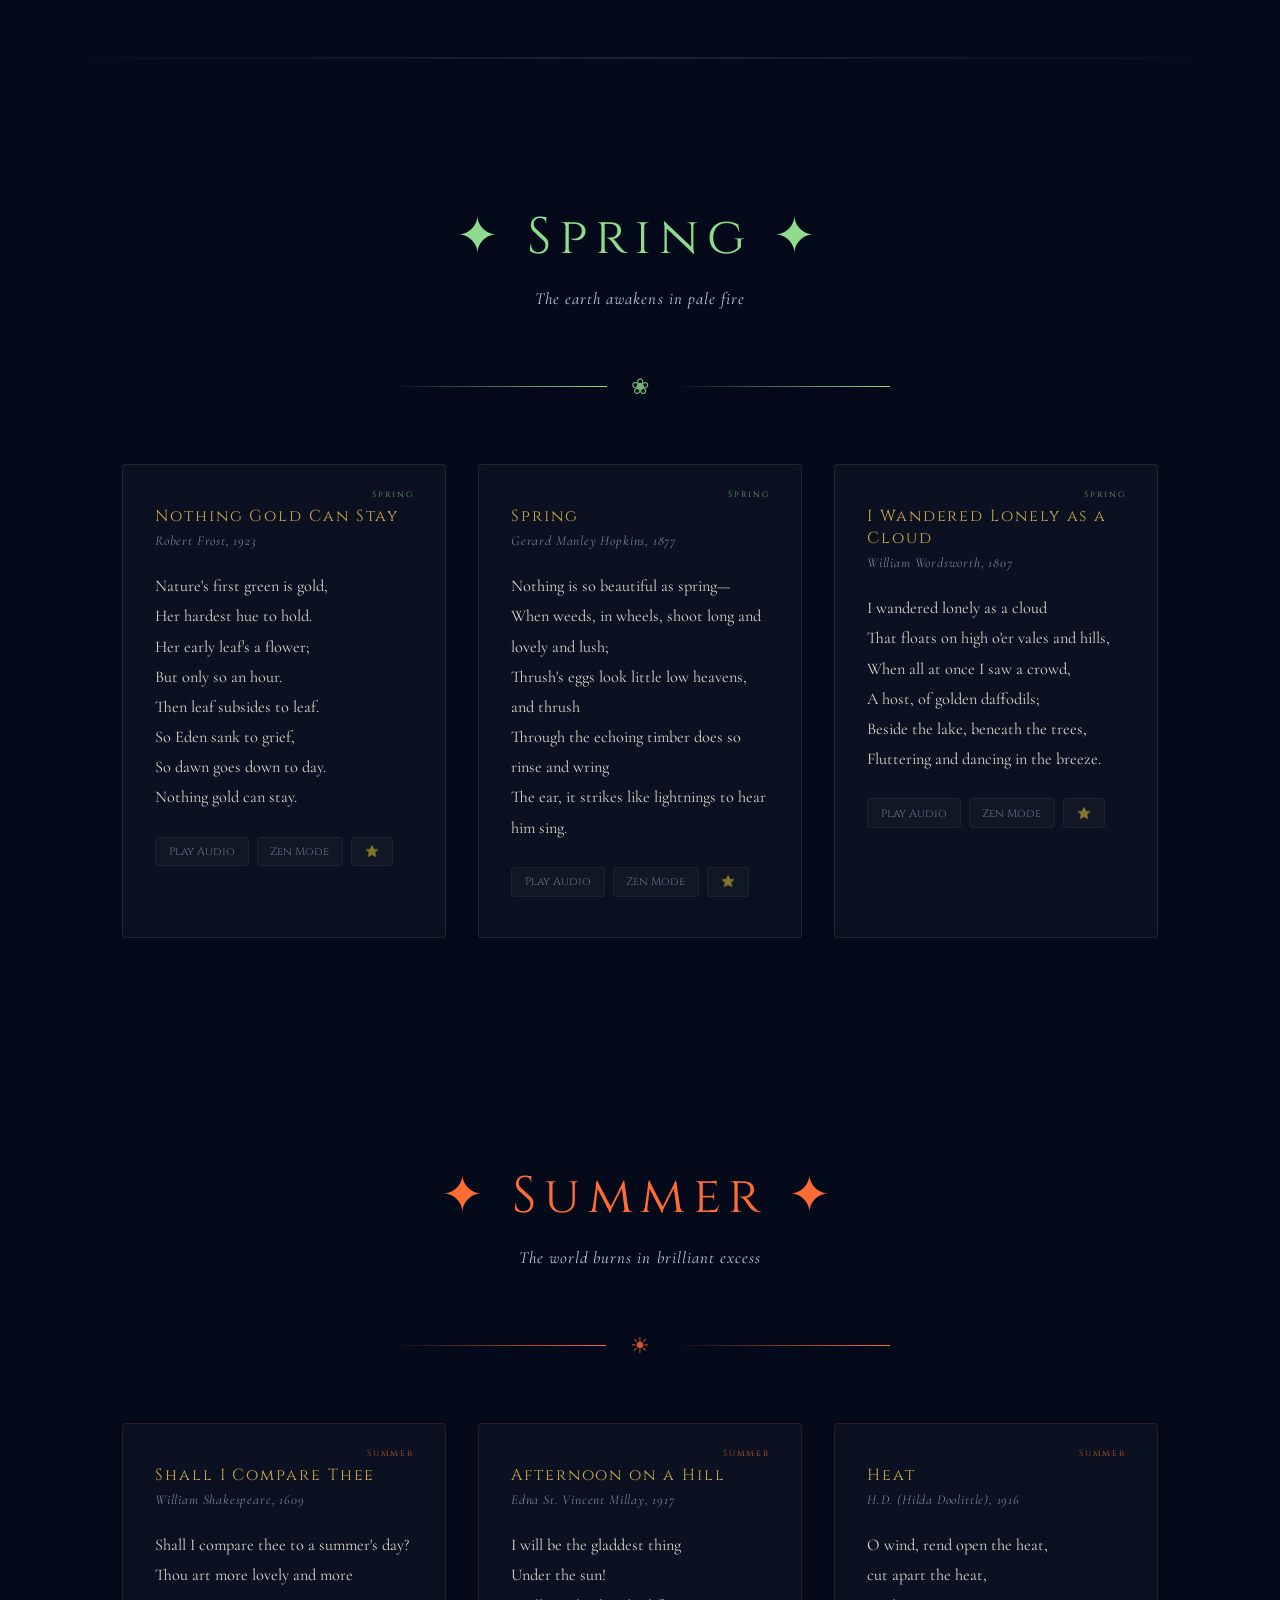
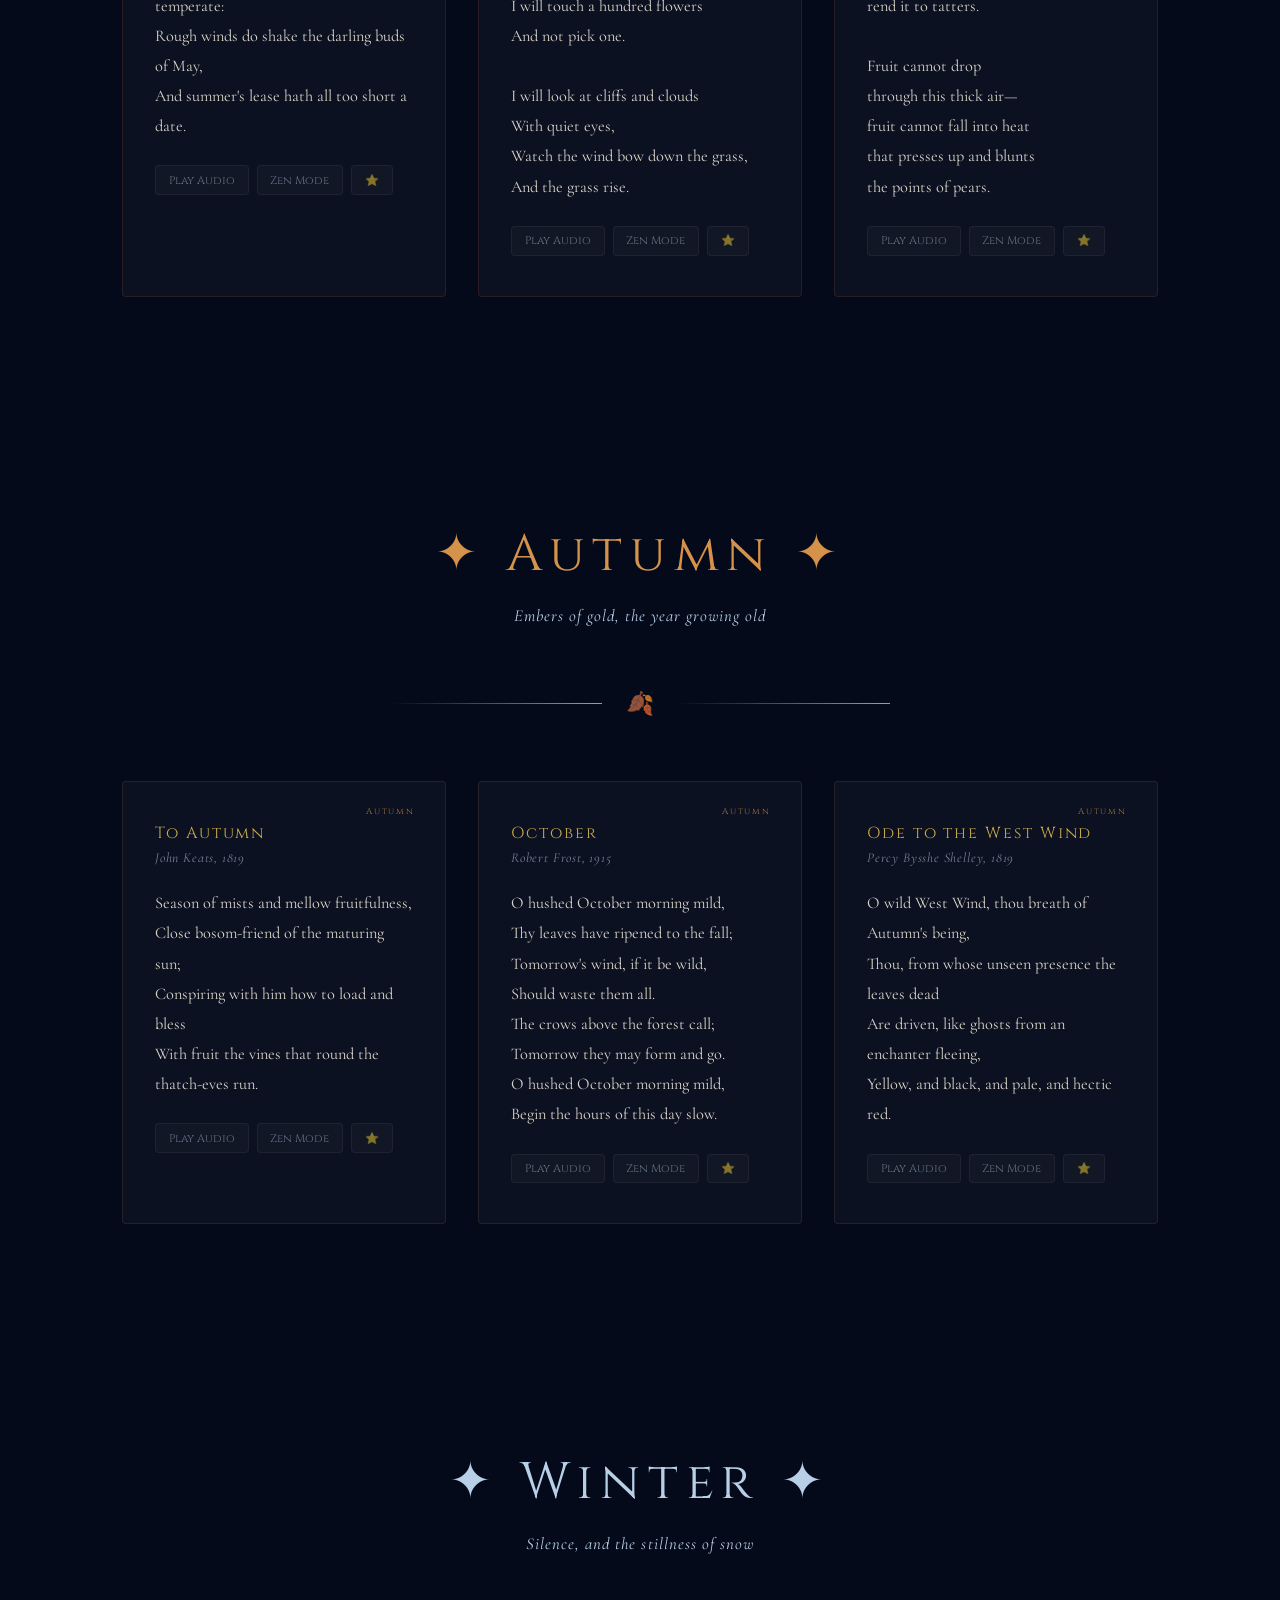
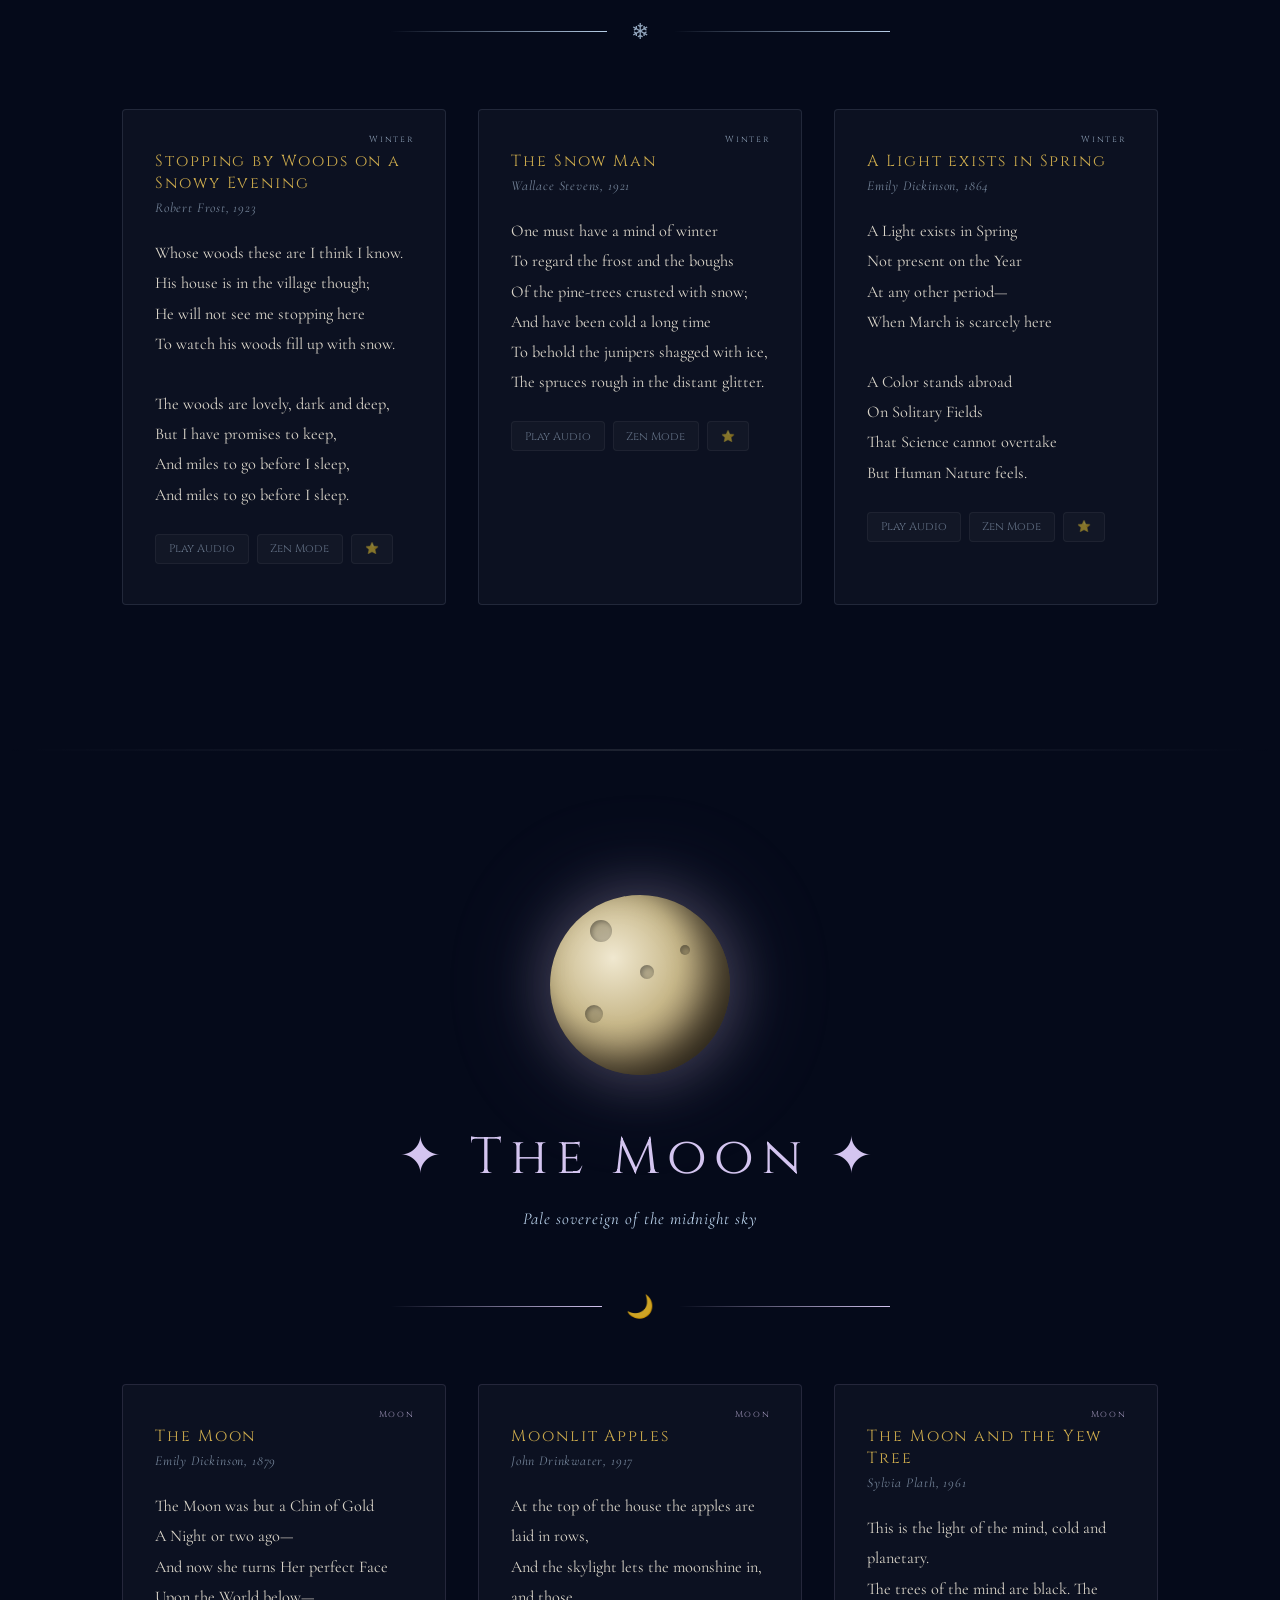
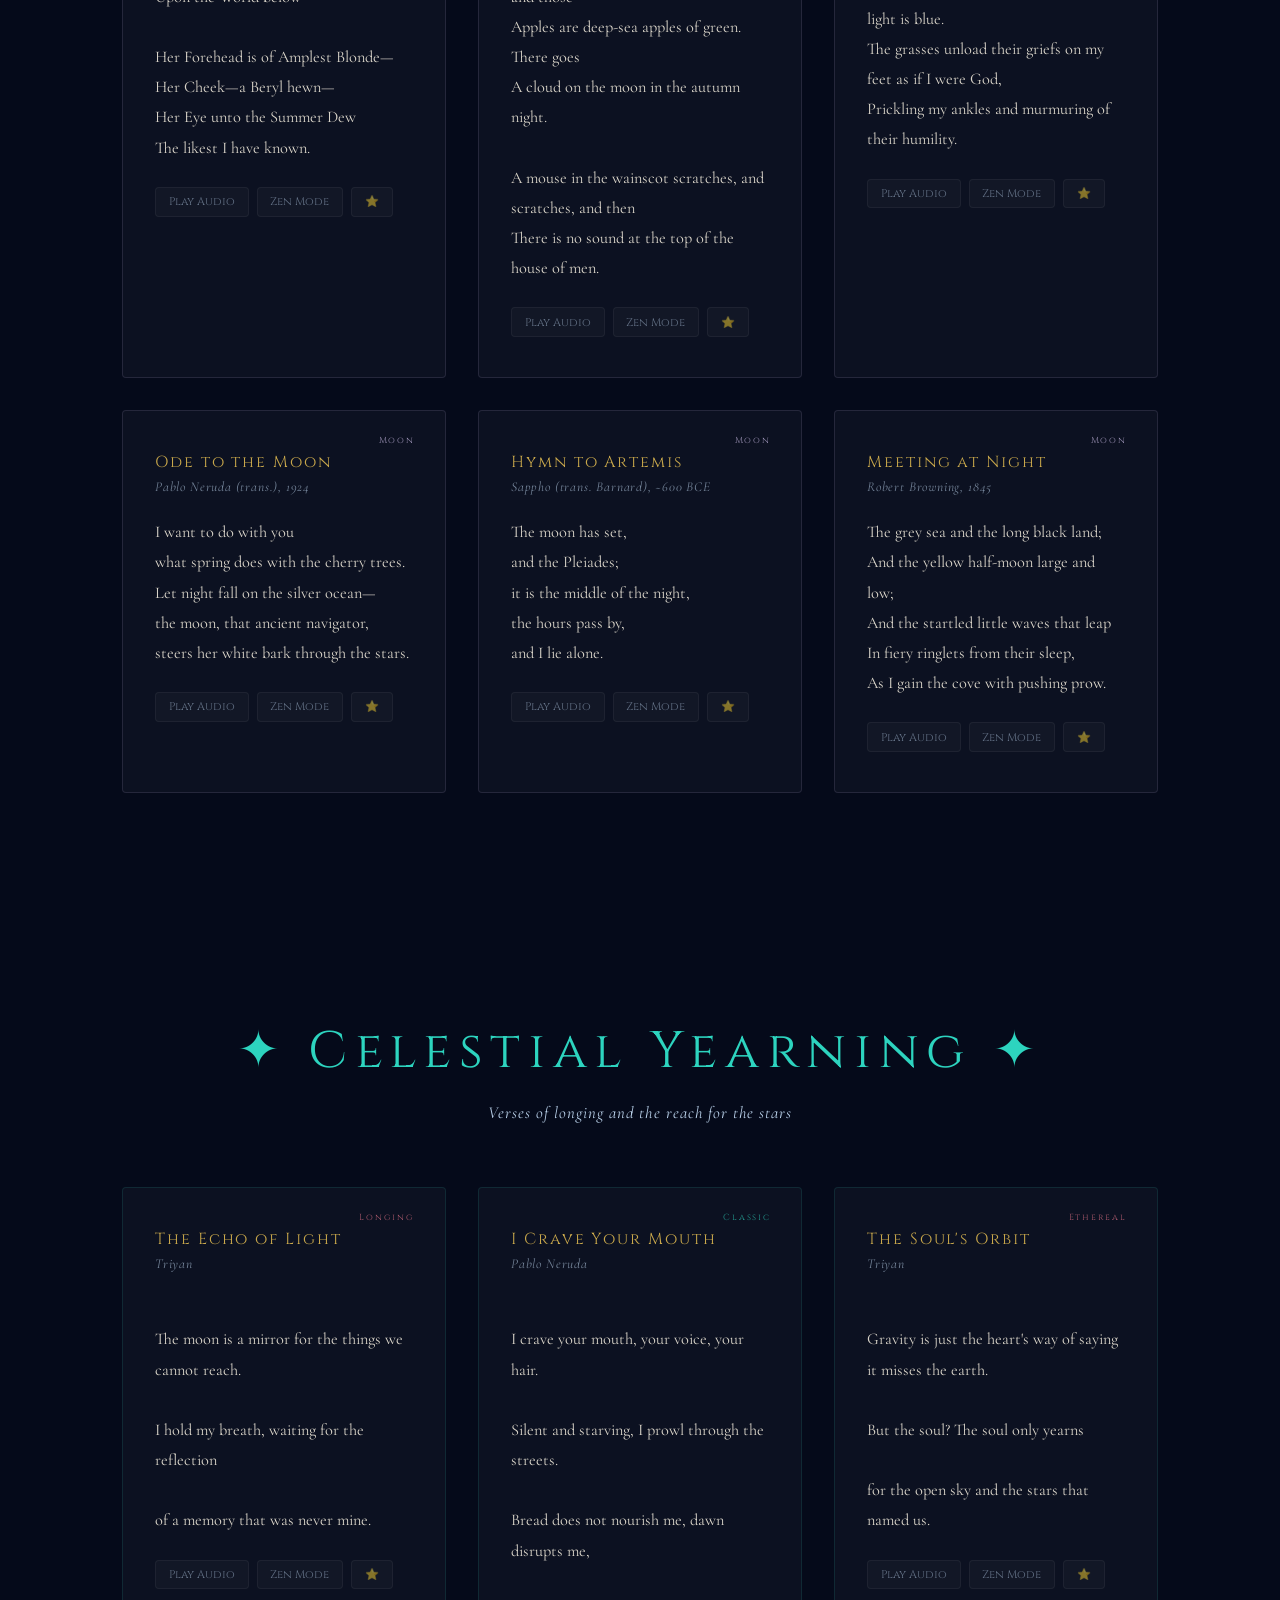
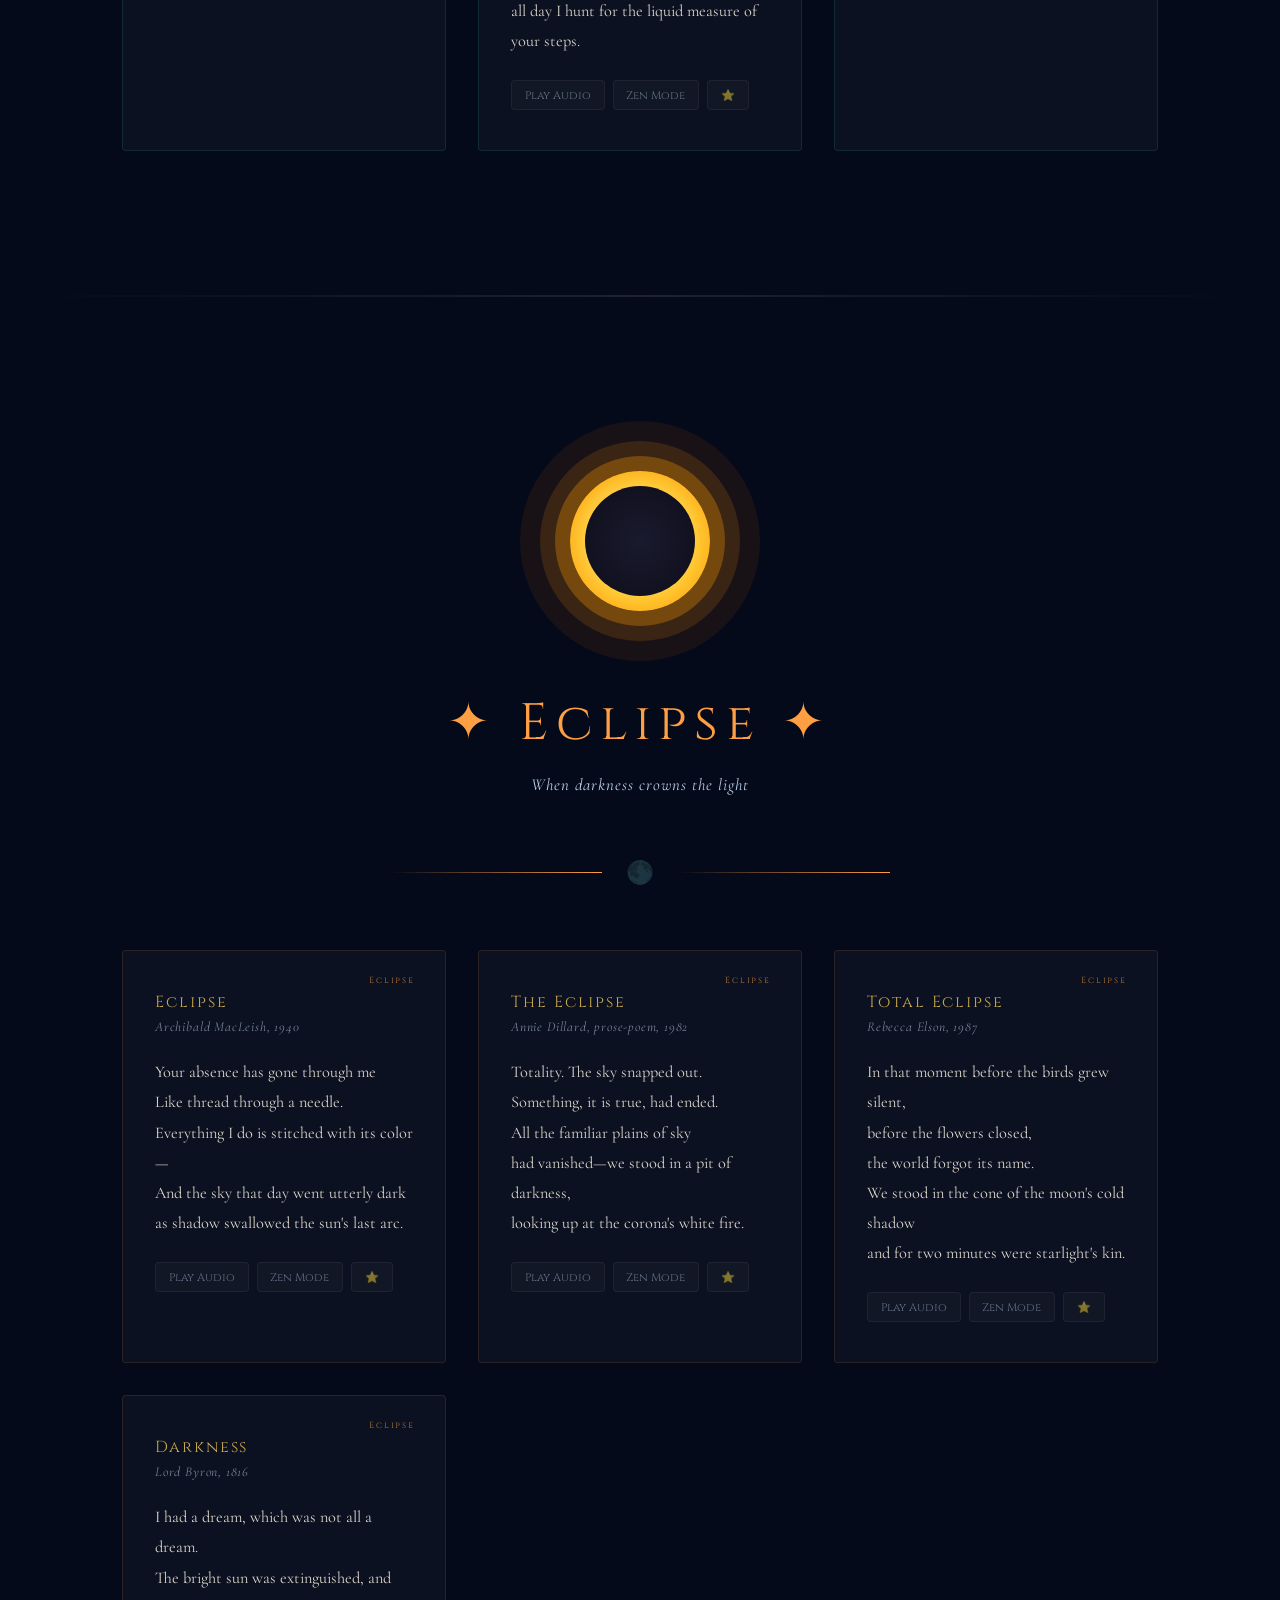
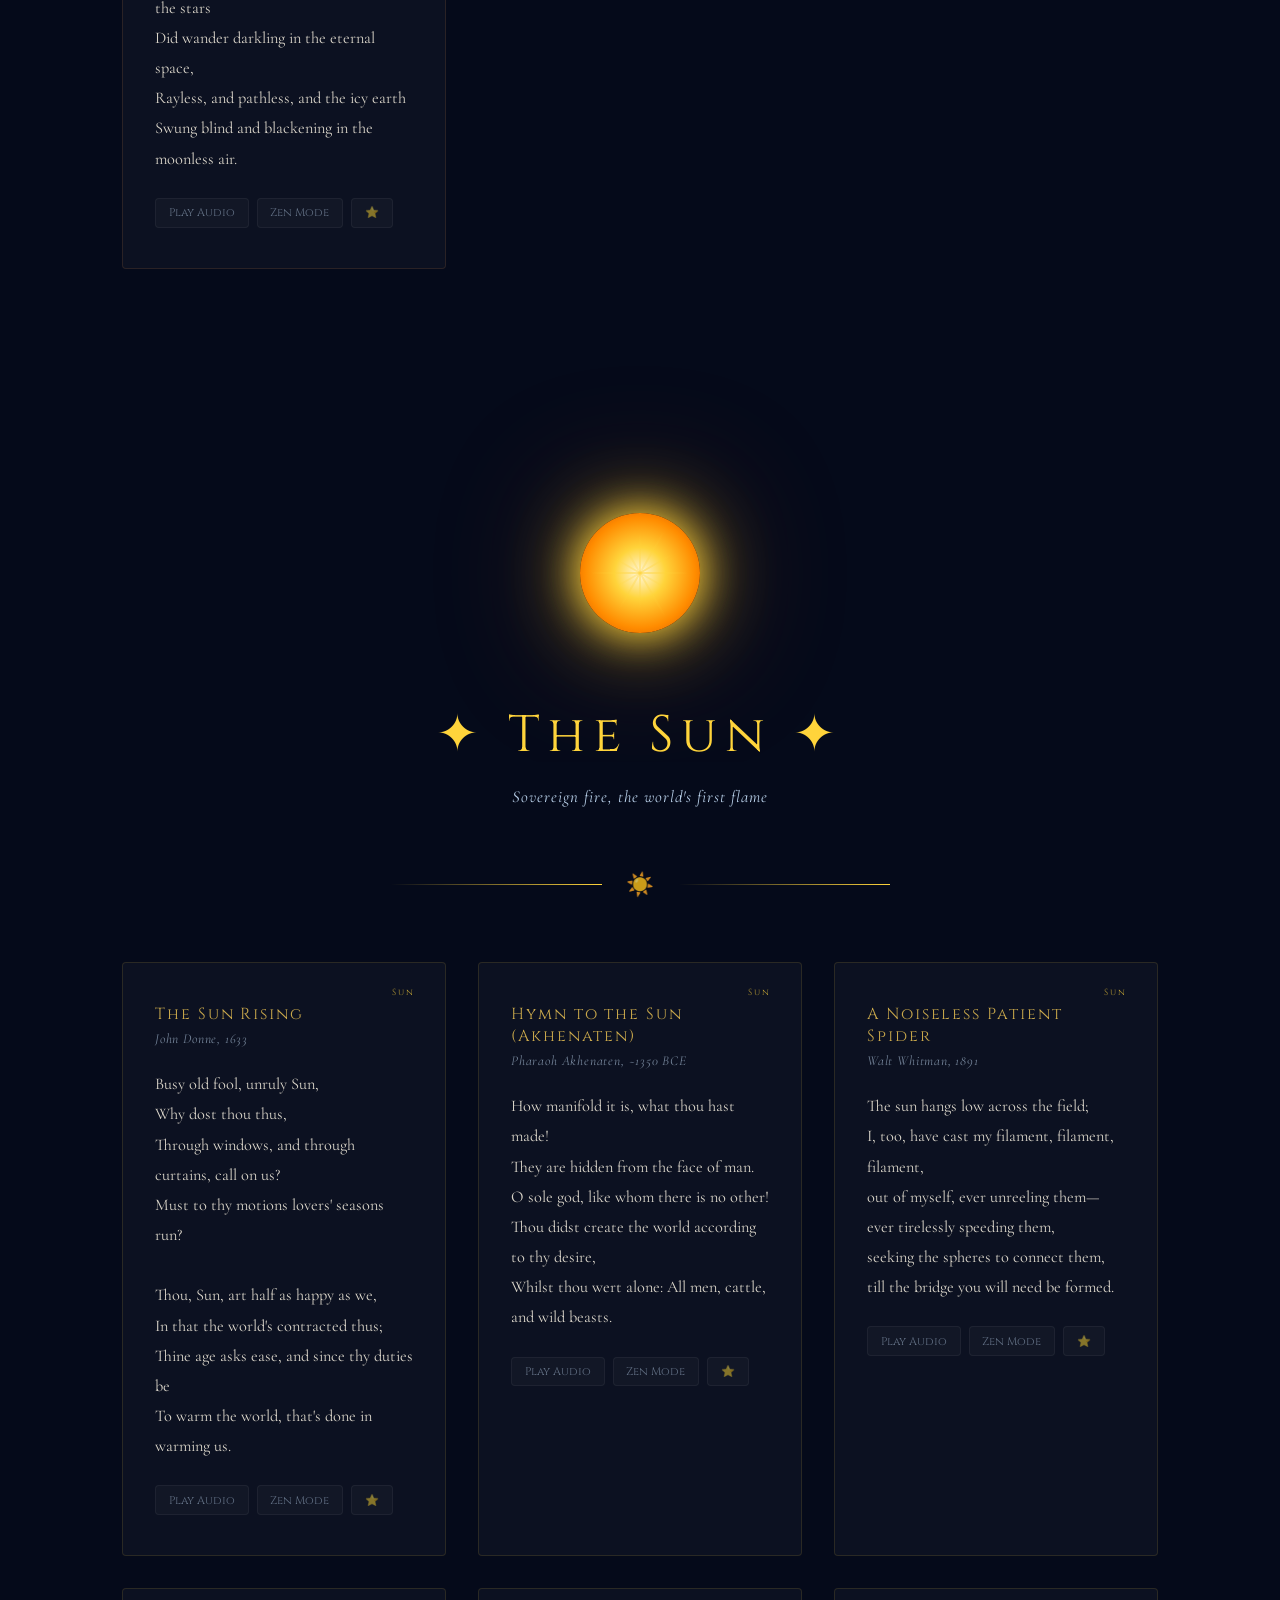
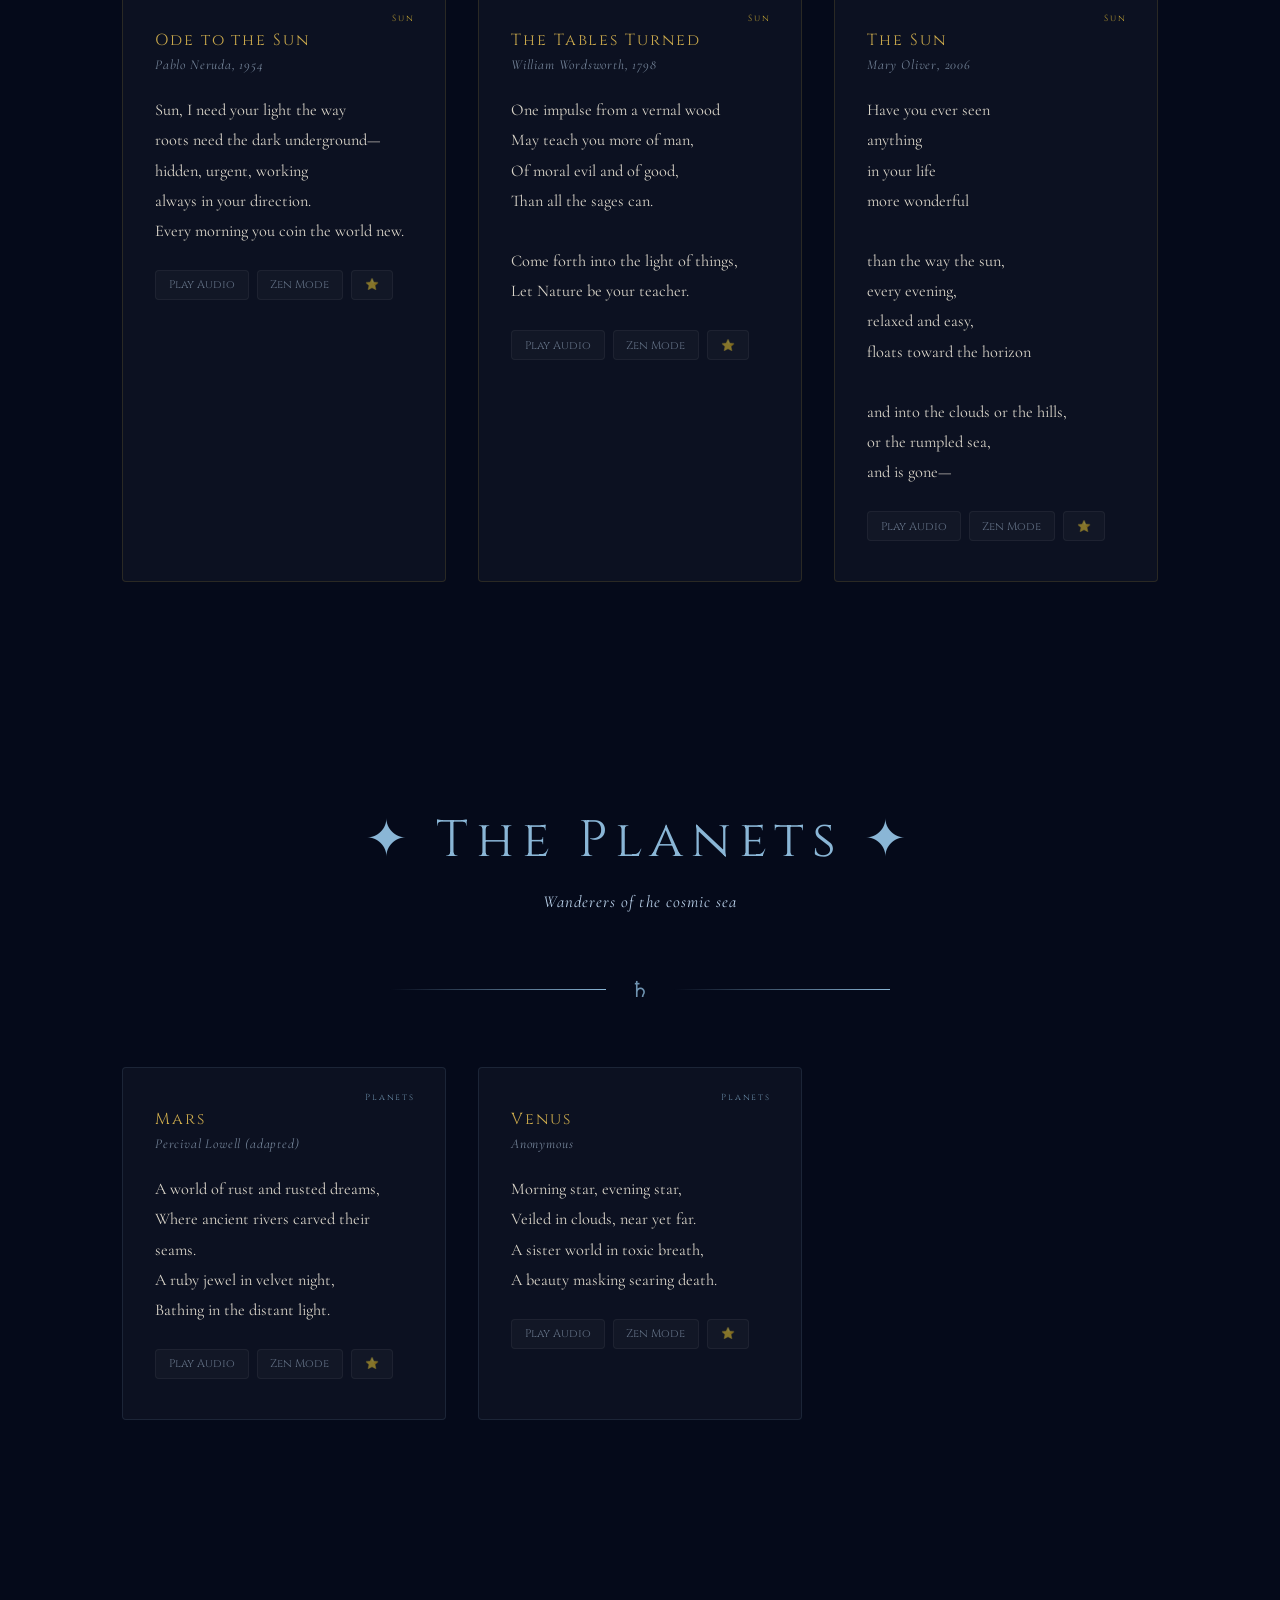
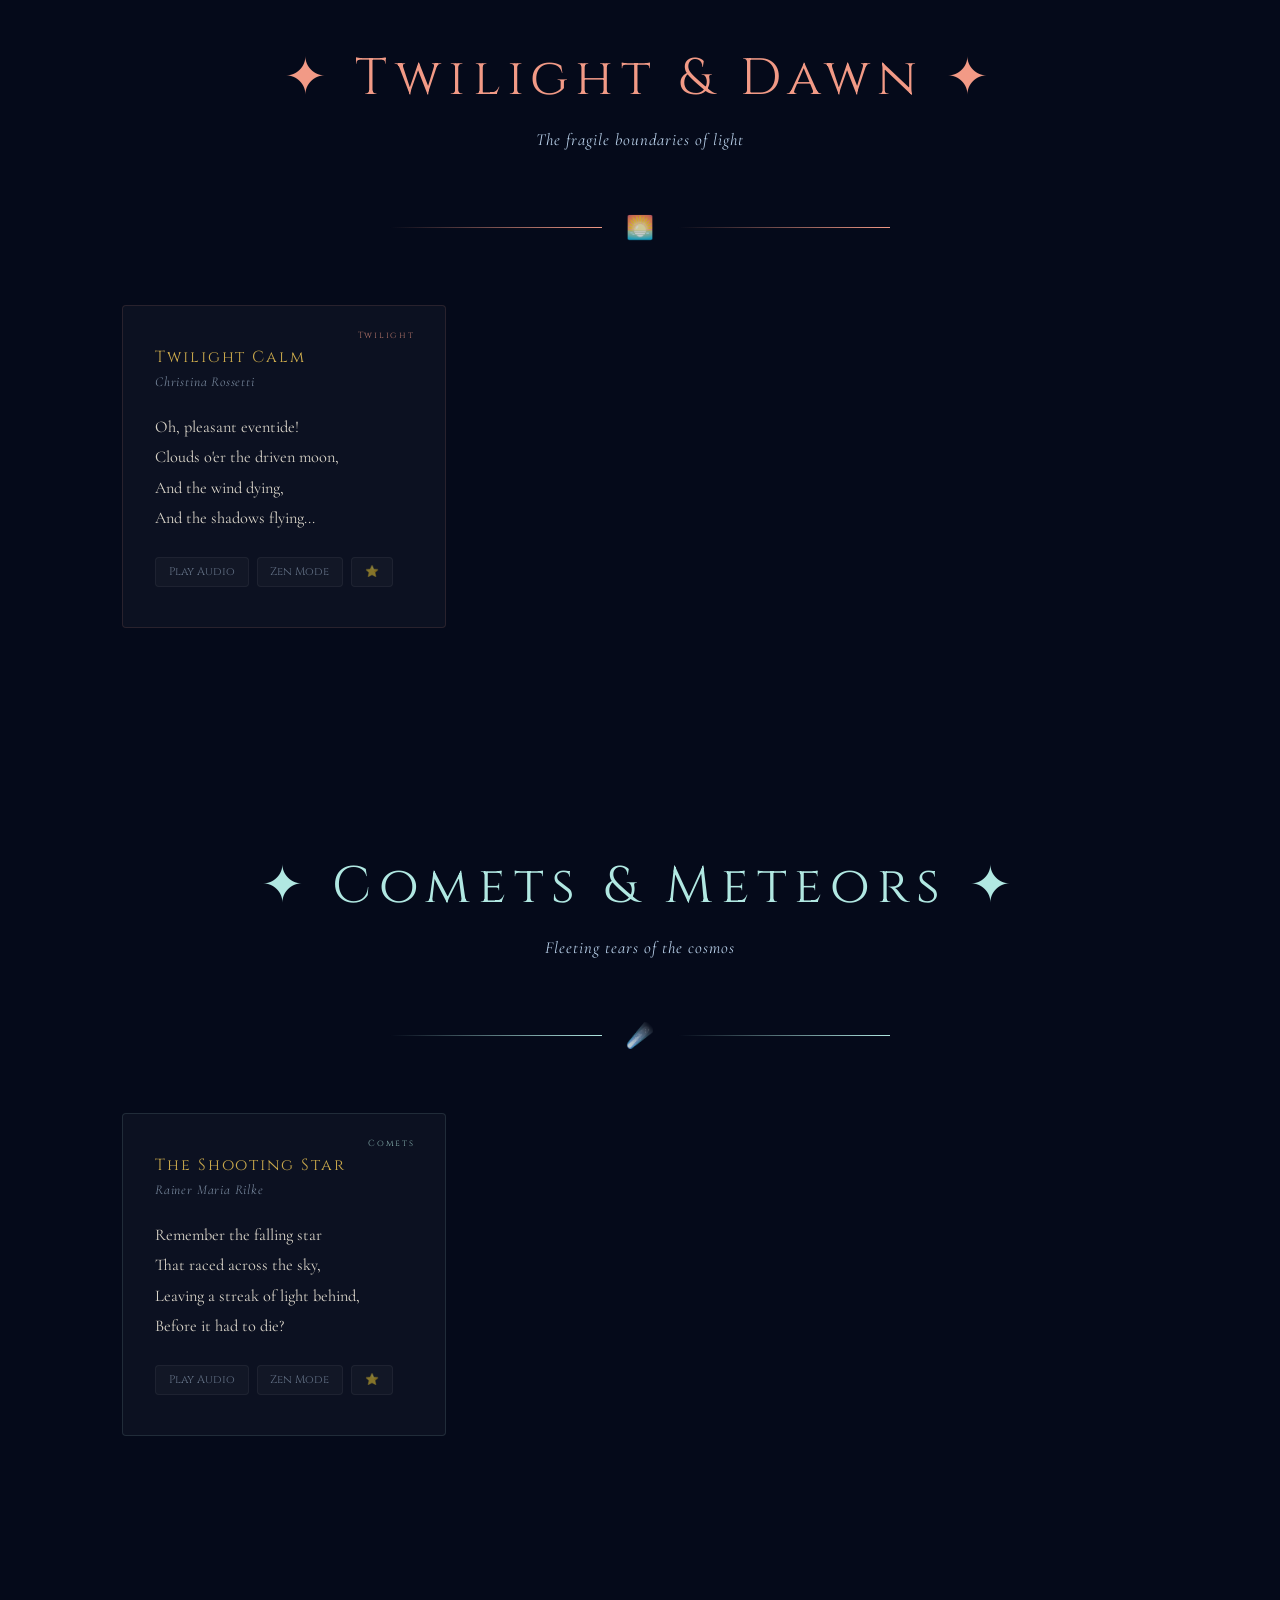
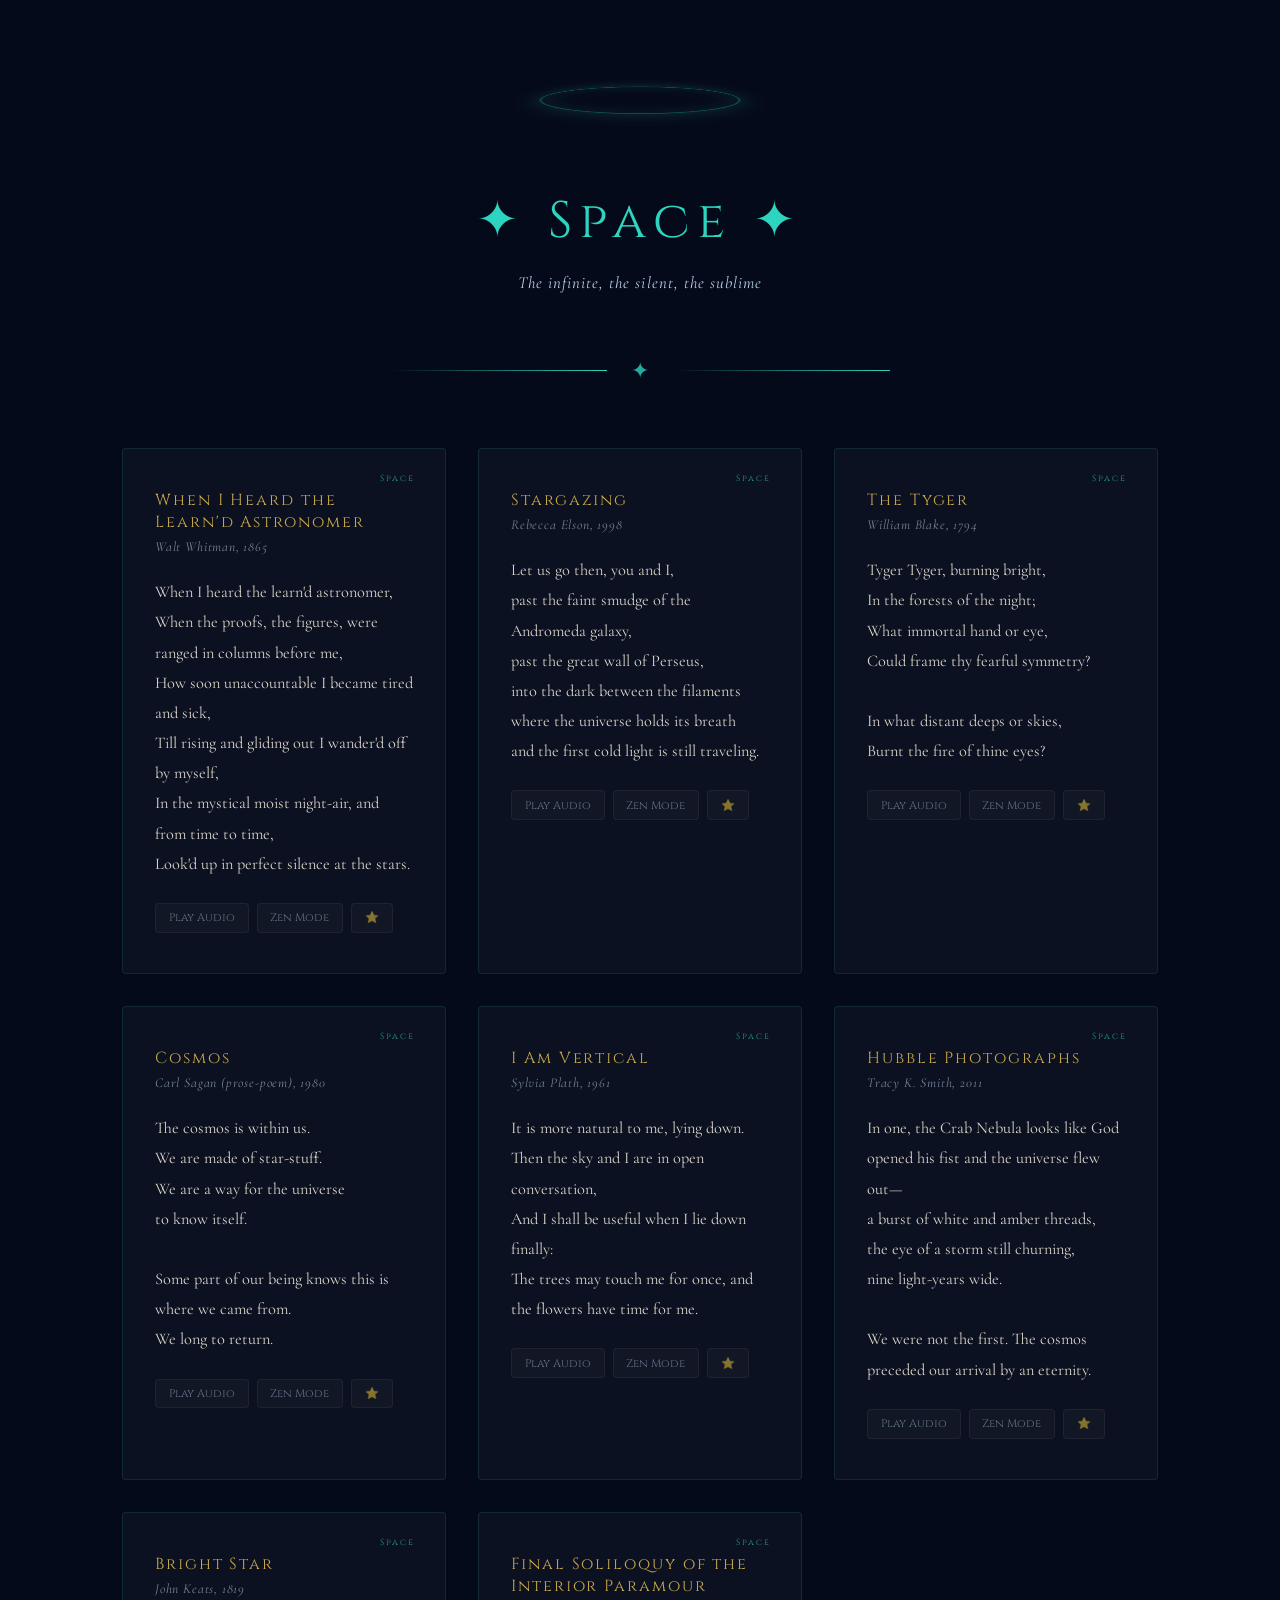
==== commit 263d7baf: "feat: add Celestial Yearning section with poems by Triyan and Pablo Neruda" ====
--- a/index.html
+++ b/index.html
@@ -386,6 +386,64 @@
 
         </div>
     </section>
+
+    <!-- ===== YEARNING ===== -->
+    <section id="yearning" class="space-sec">
+        <div class="section-title">✦ Celestial Yearning ✦</div>
+        <p class="section-sub">Verses of longing and the reach for the stars</p>
+        <div class="poem-grid">
+            <div class="poem-card" data-tilt>
+                <span class="poem-tag" style="color:var(--rose)">Longing</span>
+                <div class="poem-title">The Echo of Light</div>
+                <div class="poem-author">Triyan</div>
+                <div class="poem-text">
+                    The moon is a mirror for the things we cannot reach.<br>
+                    I hold my breath, waiting for the reflection<br>
+                    of a memory that was never mine.
+                </div>
+                <div class="poem-controls">
+                    <button class="audio-narration-btn" data-audio="space">Play Audio</button>
+                    <button class="zen-btn">Zen Mode</button>
+                    <button class="bookmark-btn">⭐</button>
+                </div>
+            </div>
+
+            <div class="poem-card" data-tilt>
+                <span class="poem-tag" style="color:var(--teal)">Classic</span>
+                <div class="poem-title">I Crave Your Mouth</div>
+                <div class="poem-author">Pablo Neruda</div>
+                <div class="poem-text">
+                    I crave your mouth, your voice, your hair.<br>
+                    Silent and starving, I prowl through the streets.<br>
+                    Bread does not nourish me, dawn disrupts me,<br>
+                    all day I hunt for the liquid measure of your steps.
+                </div>
+                <div class="poem-controls">
+                    <button class="audio-narration-btn" data-audio="lunar">Play Audio</button>
+                    <button class="zen-btn">Zen Mode</button>
+                    <button class="bookmark-btn">⭐</button>
+                </div>
+            </div>
+
+            <div class="poem-card" data-tilt>
+                <span class="poem-tag" style="color:var(--rose)">Ethereal</span>
+                <div class="poem-title">The Soul's Orbit</div>
+                <div class="poem-author">Triyan</div>
+                <div class="poem-text">
+                    Gravity is just the heart's way of saying it misses the earth.<br>
+                    But the soul? The soul only yearns<br>
+                    for the open sky and the stars that named us.
+                </div>
+                <div class="poem-controls">
+                    <button class="audio-narration-btn" data-audio="space">Play Audio</button>
+                    <button class="zen-btn">Zen Mode</button>
+                    <button class="bookmark-btn">⭐</button>
+                </div>
+            </div>
+        </div>
+    </section>
+
+    <div class="cosmos-divider"></div>
 
     <!-- ===== ECLIPSE ===== -->
     <section id="eclipse" class="eclipse-sec">
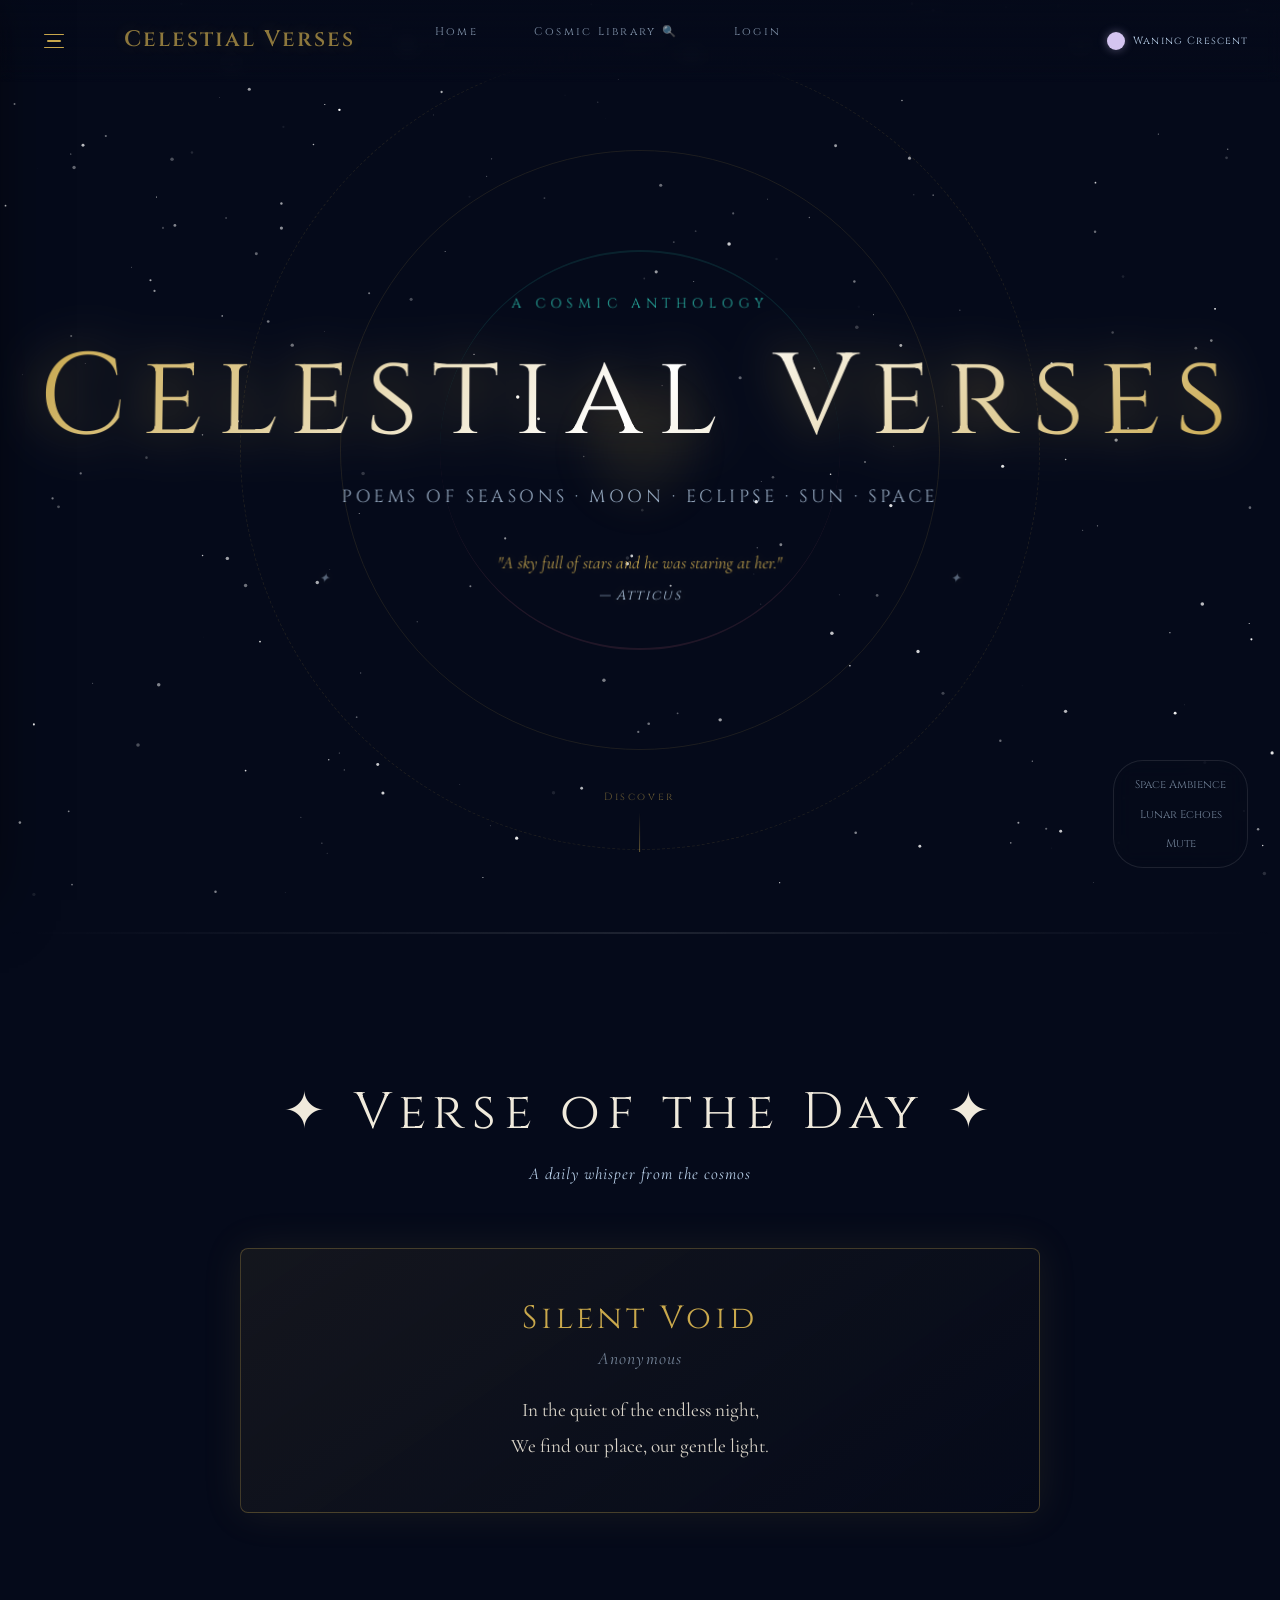
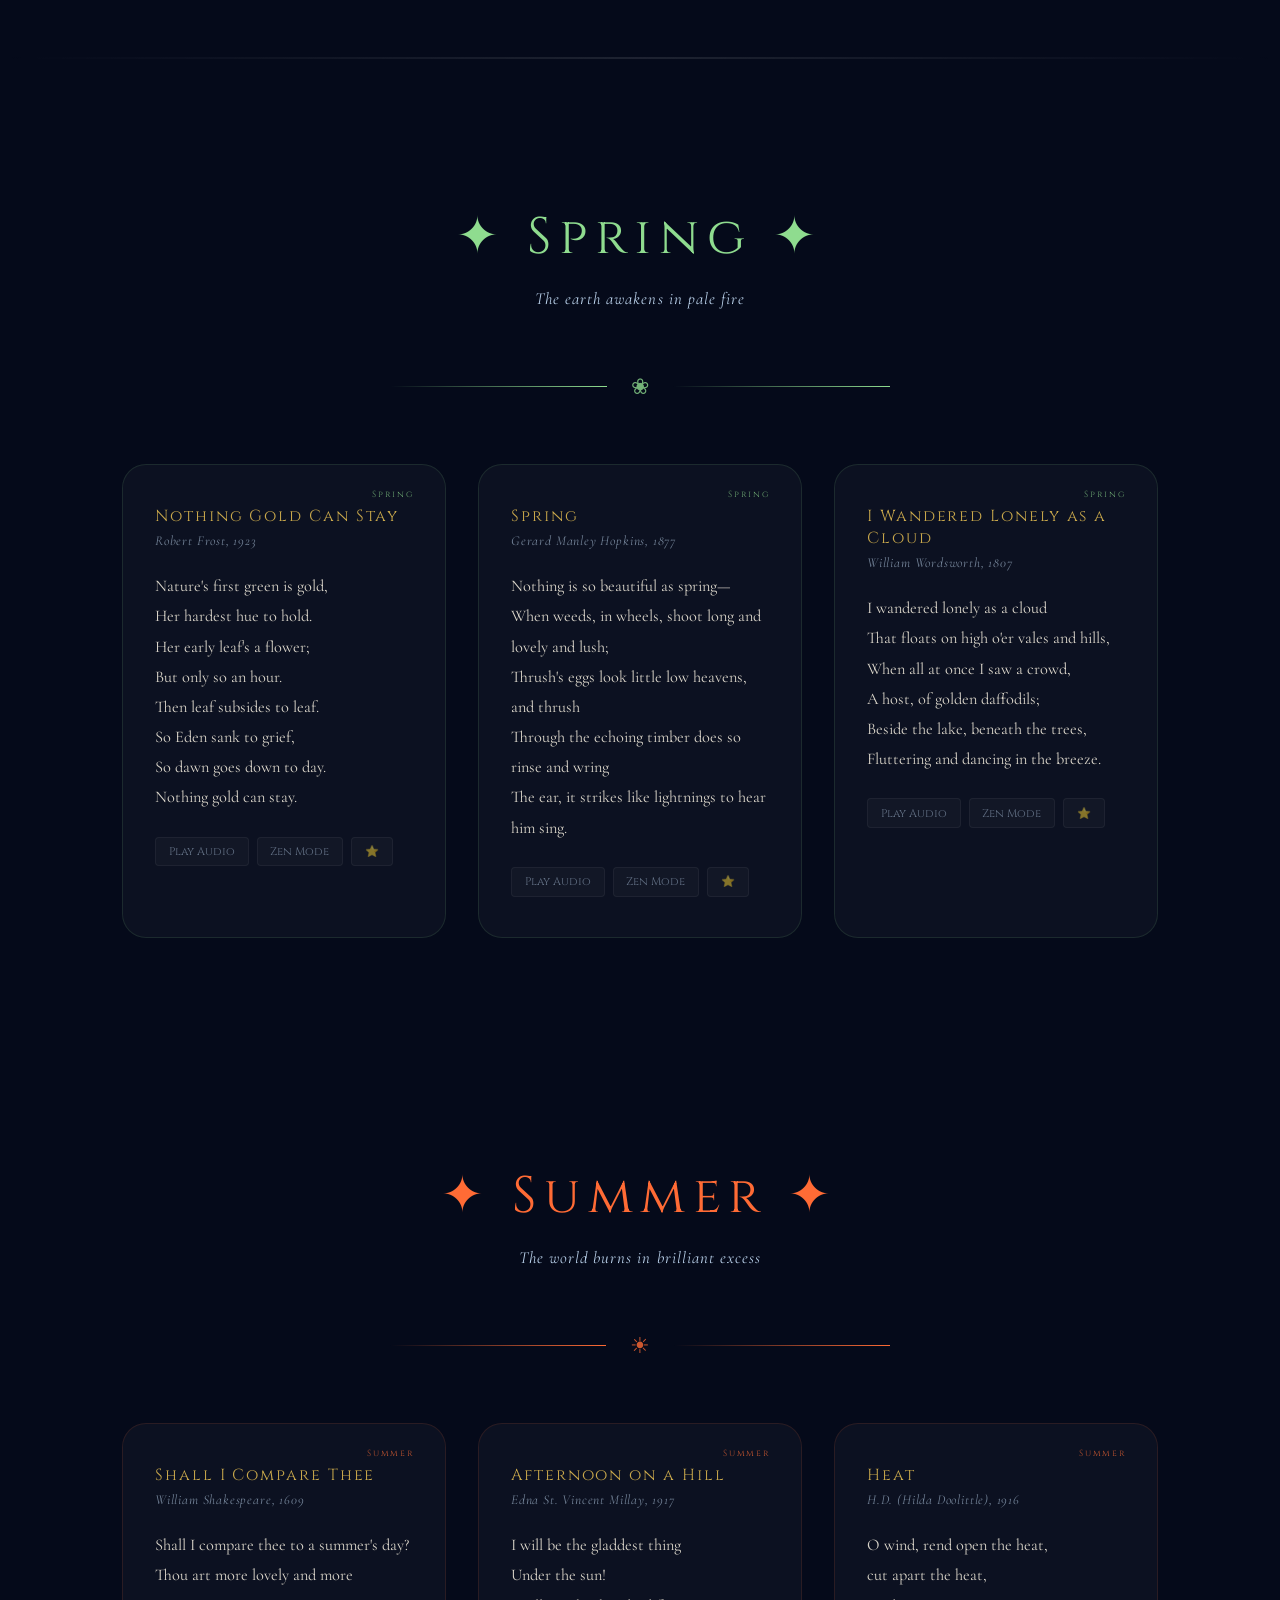
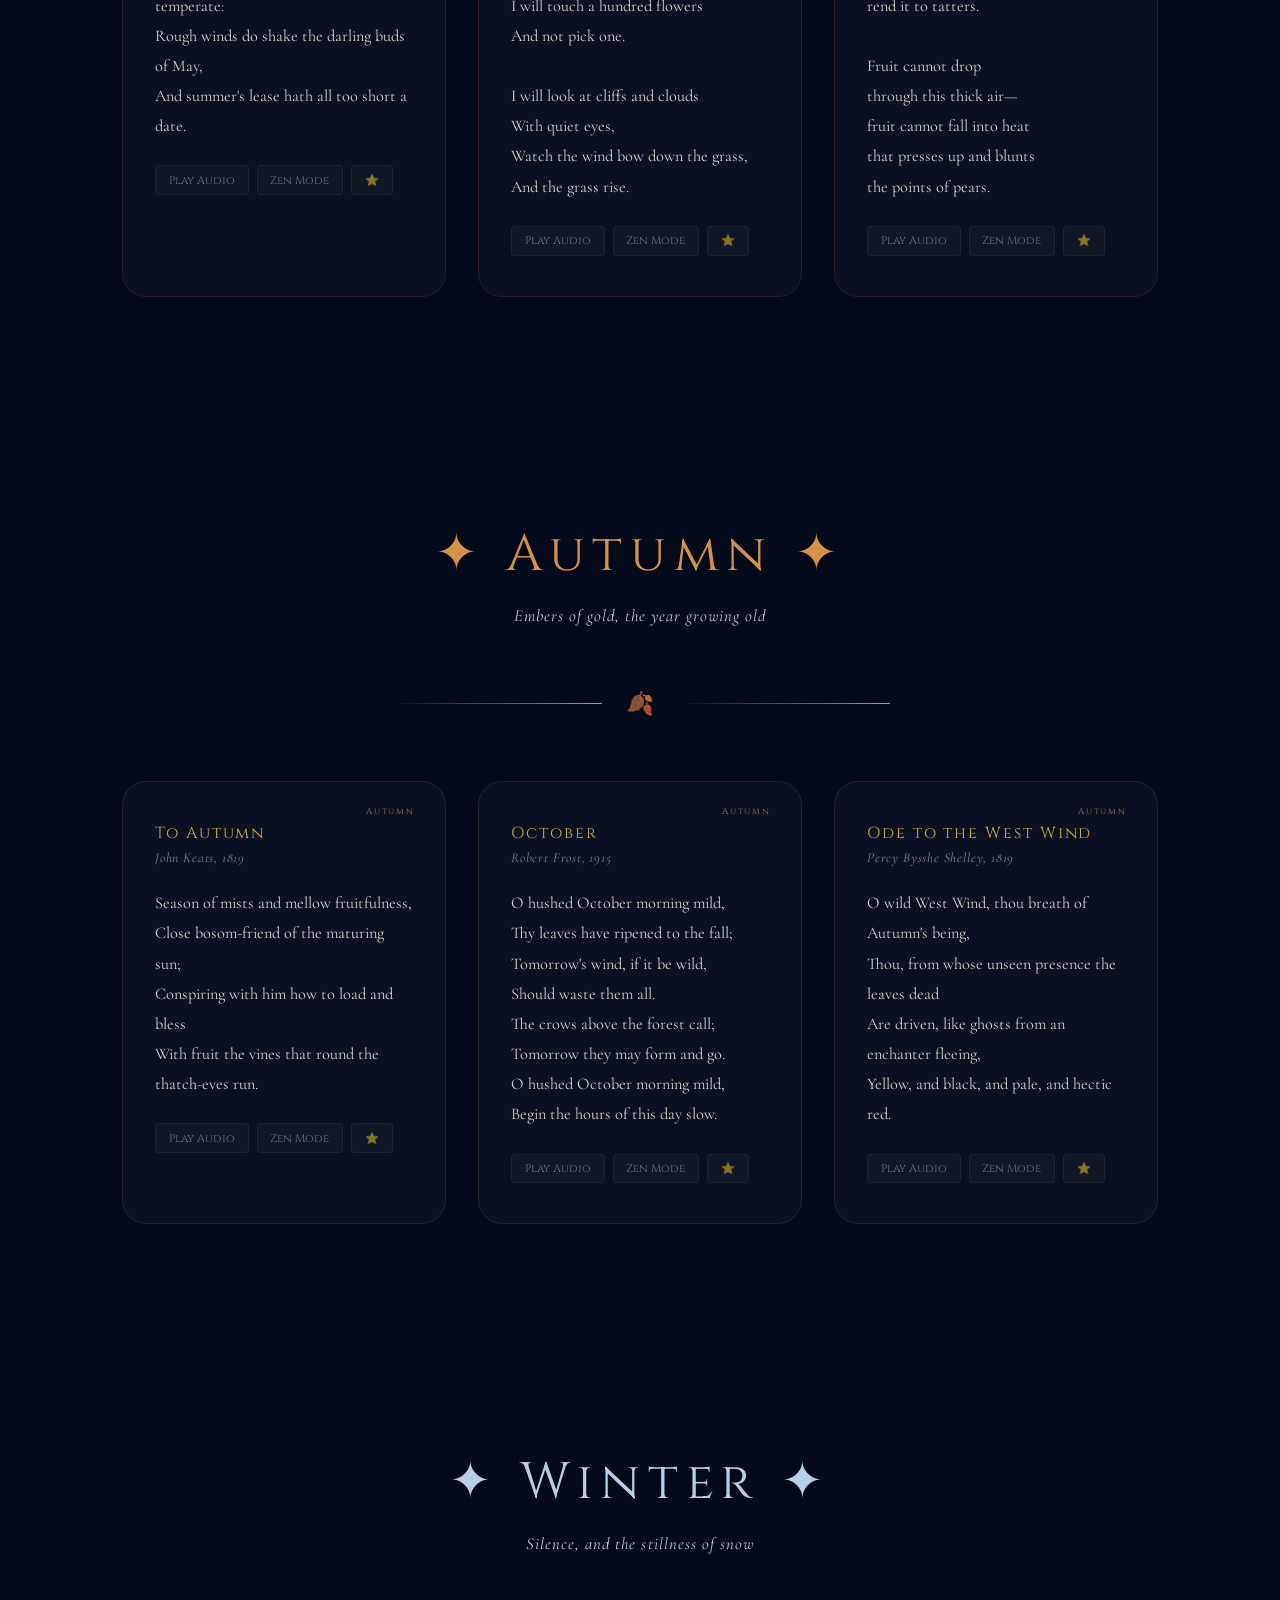
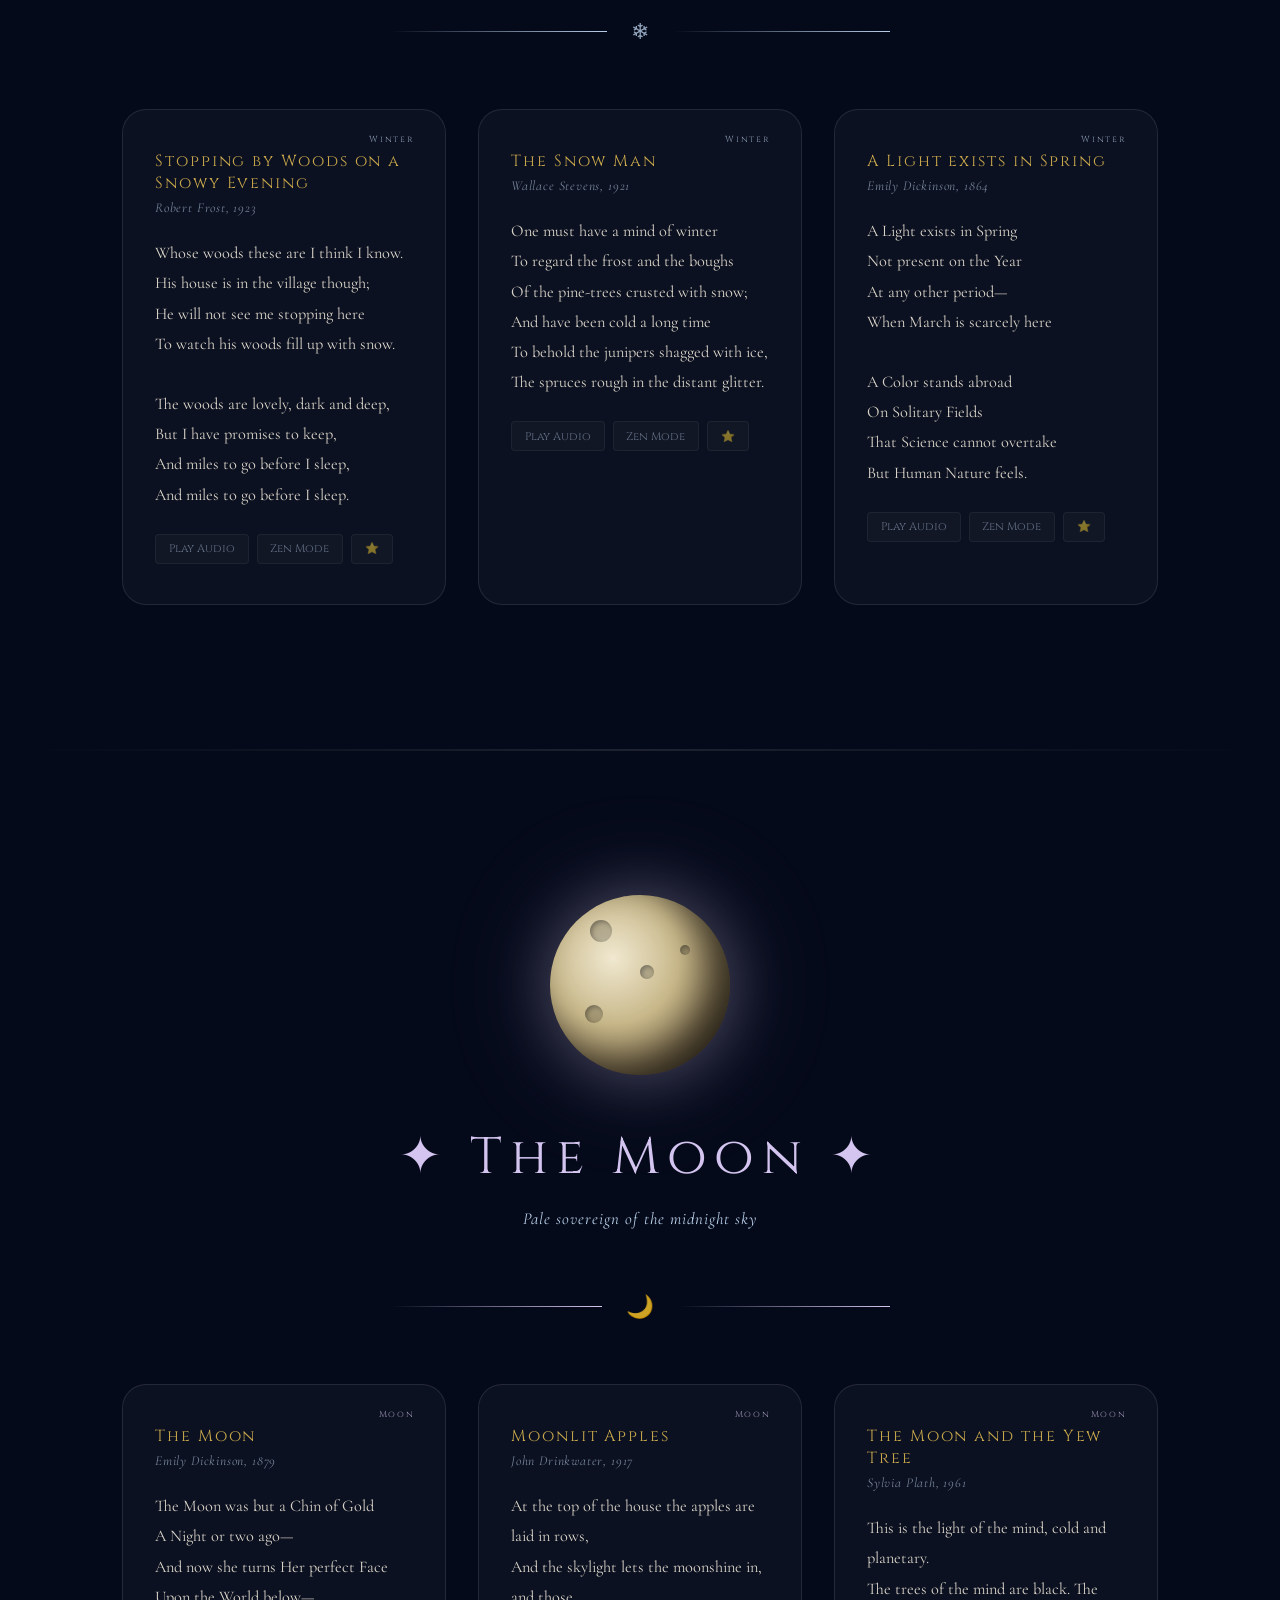
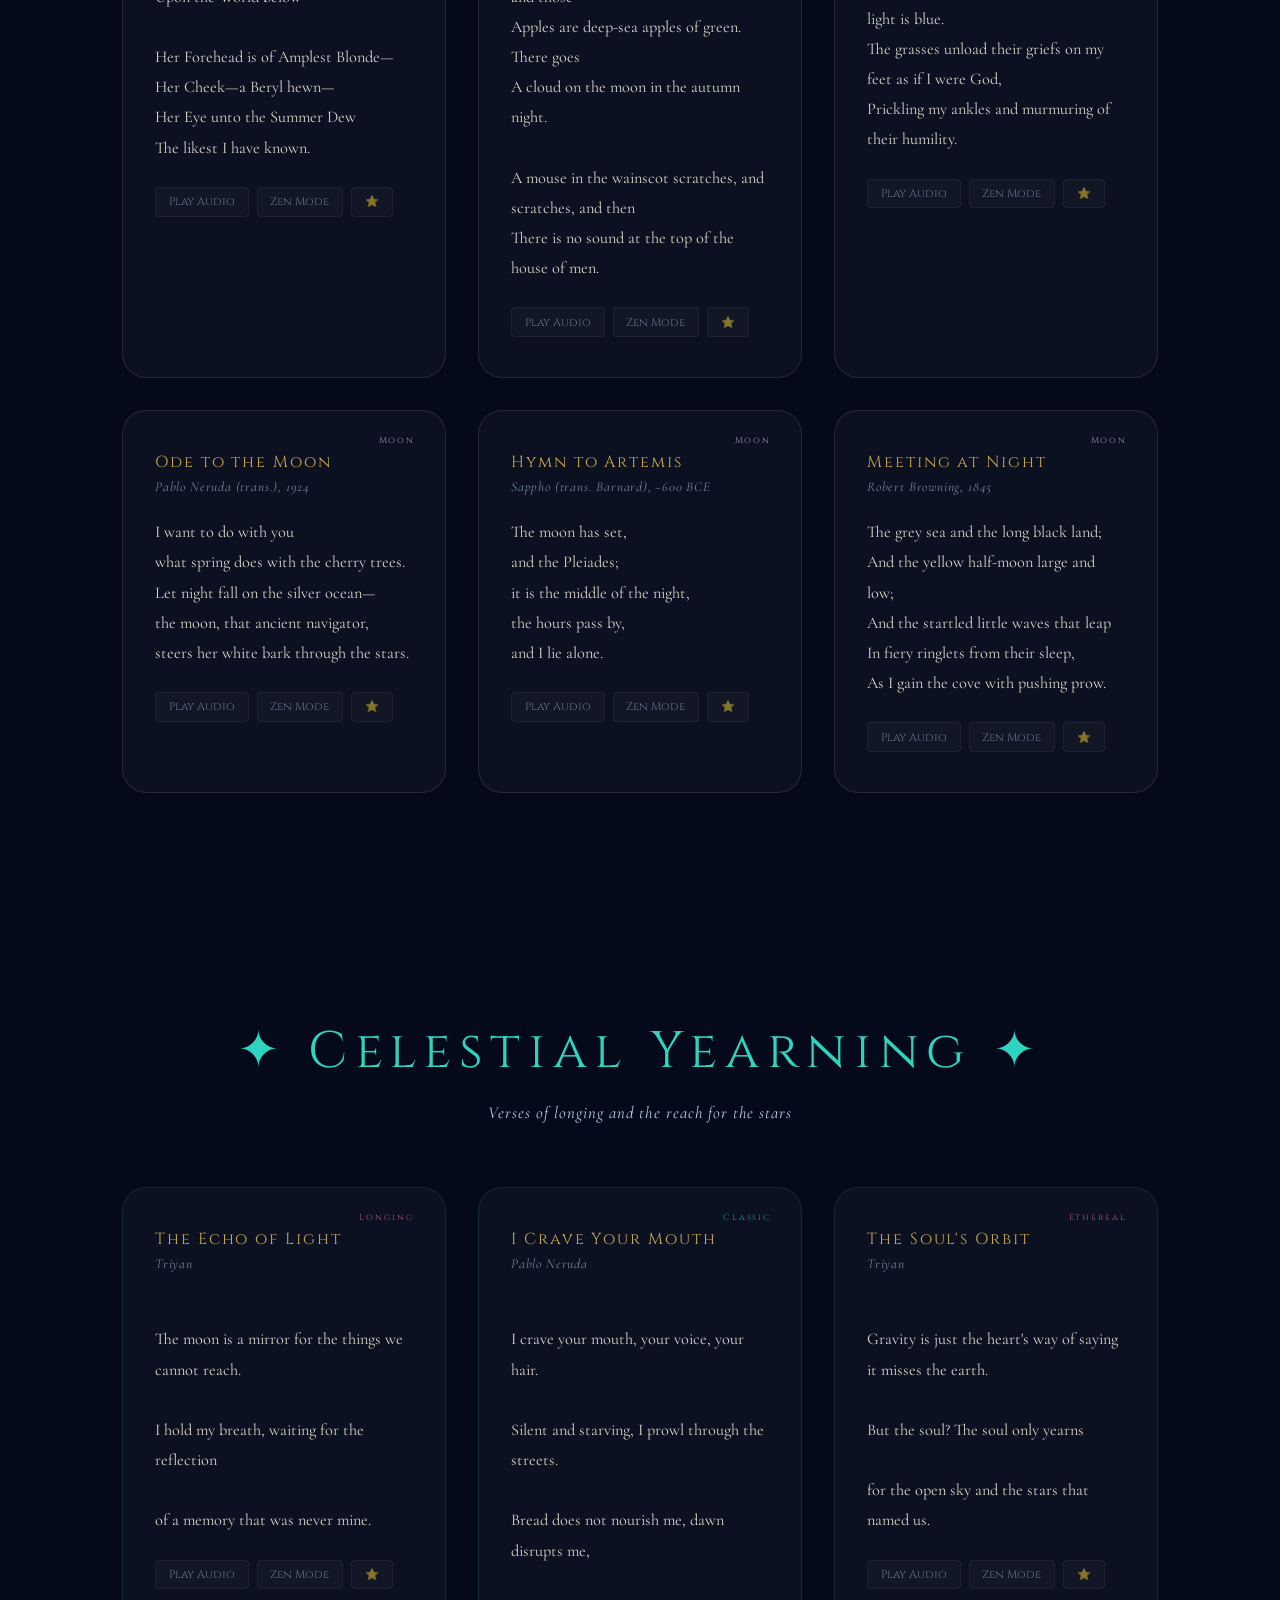
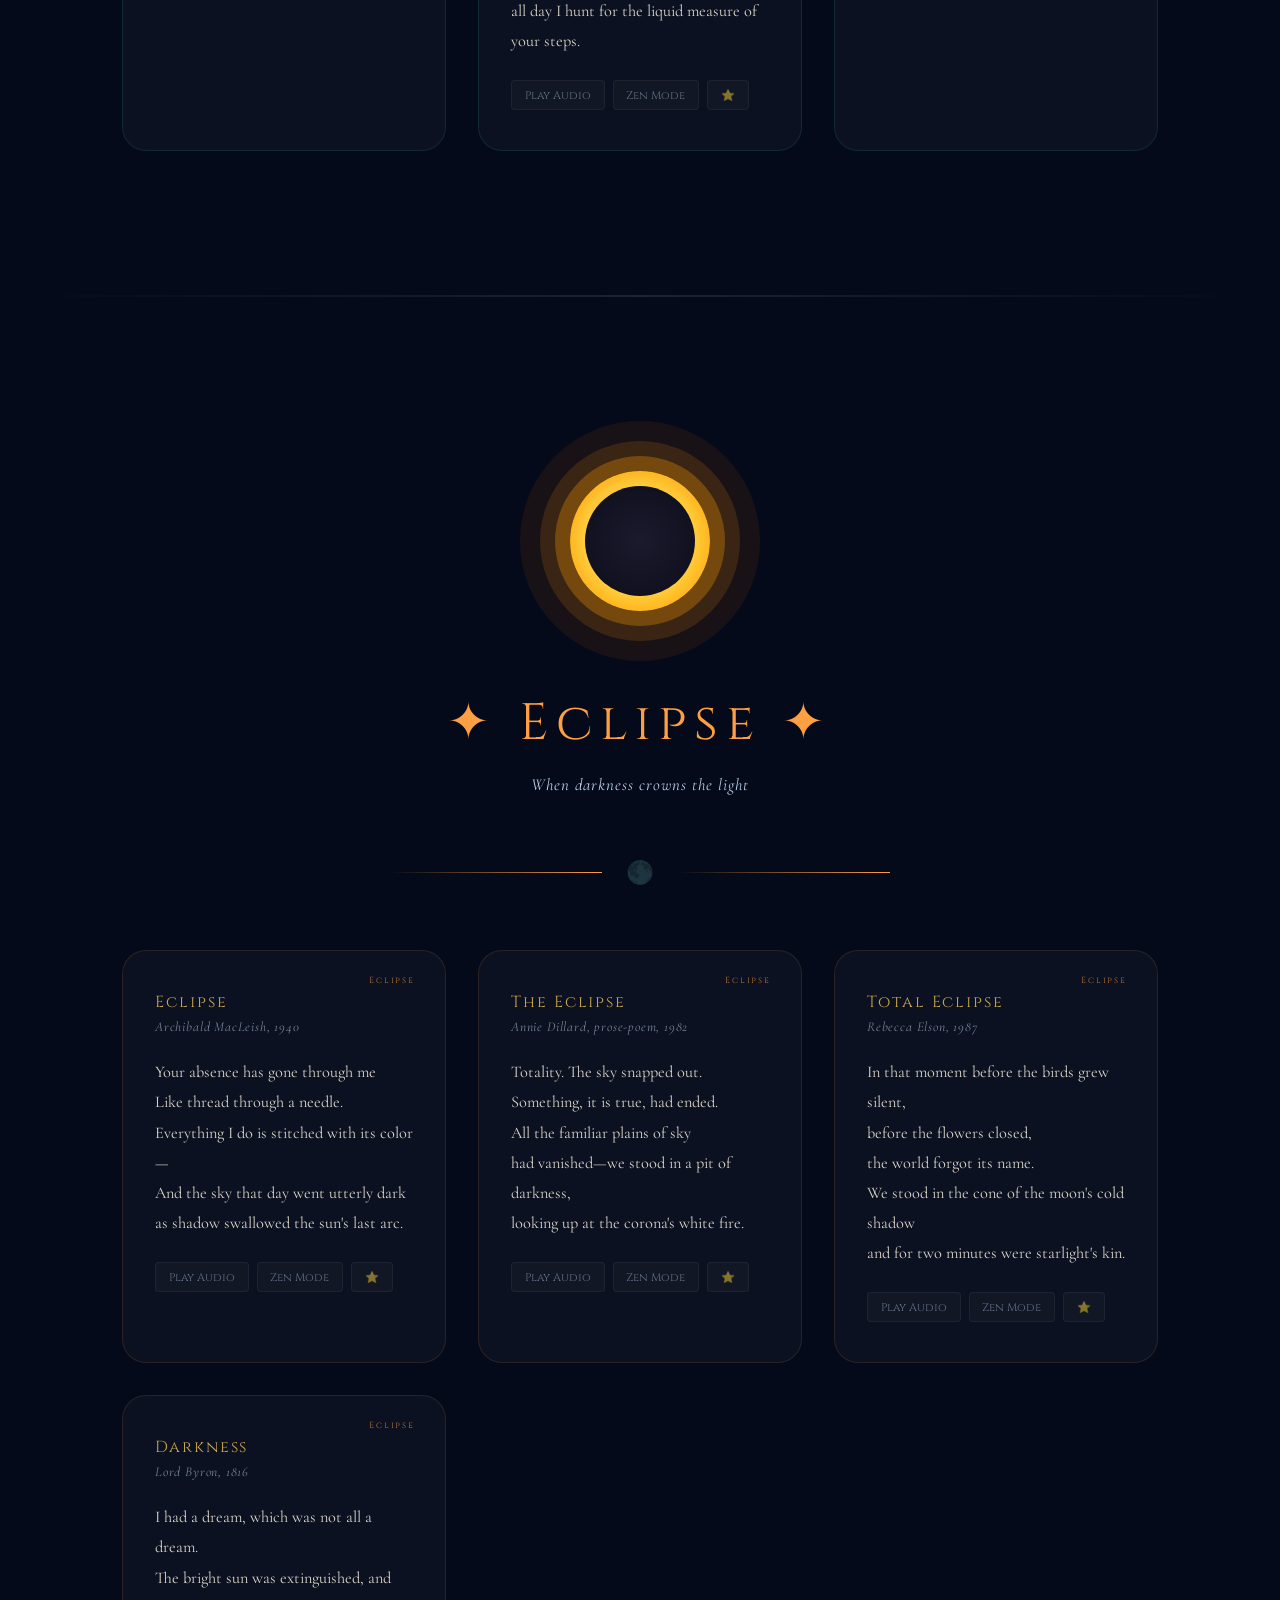
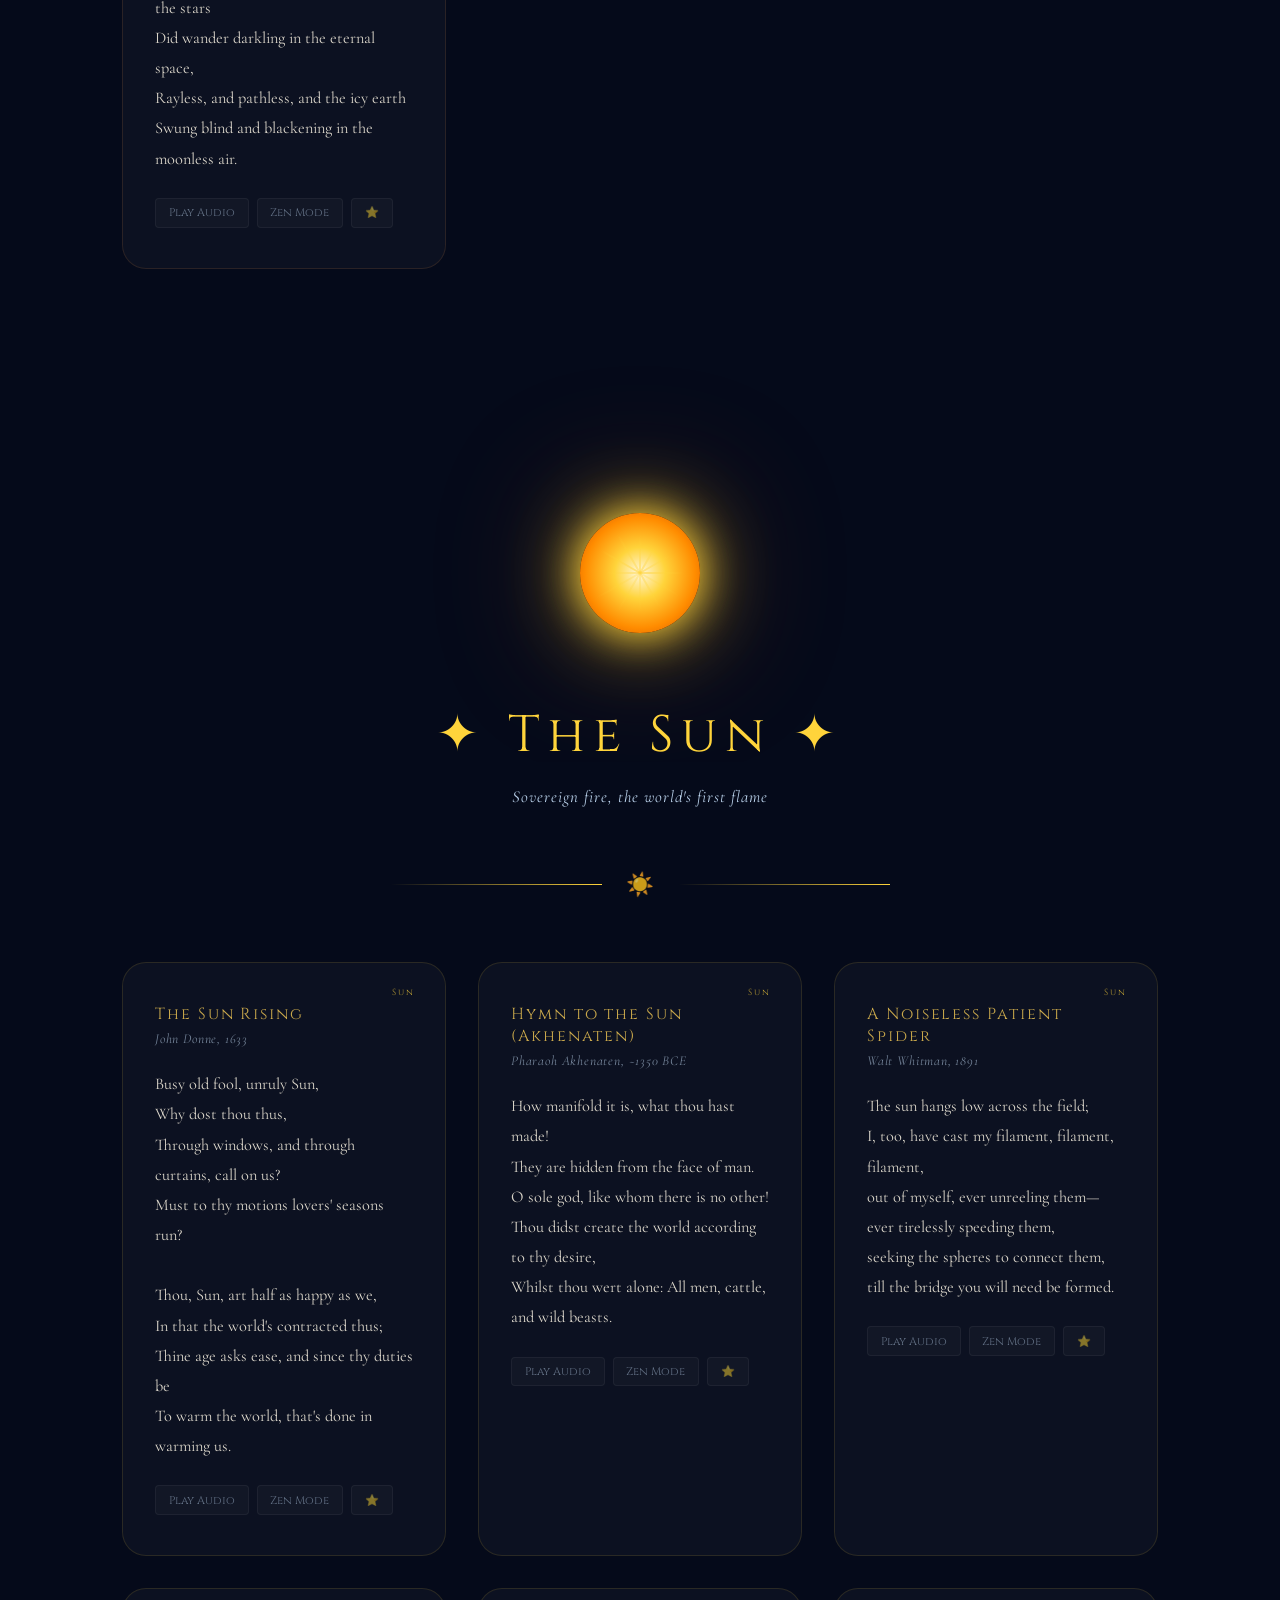
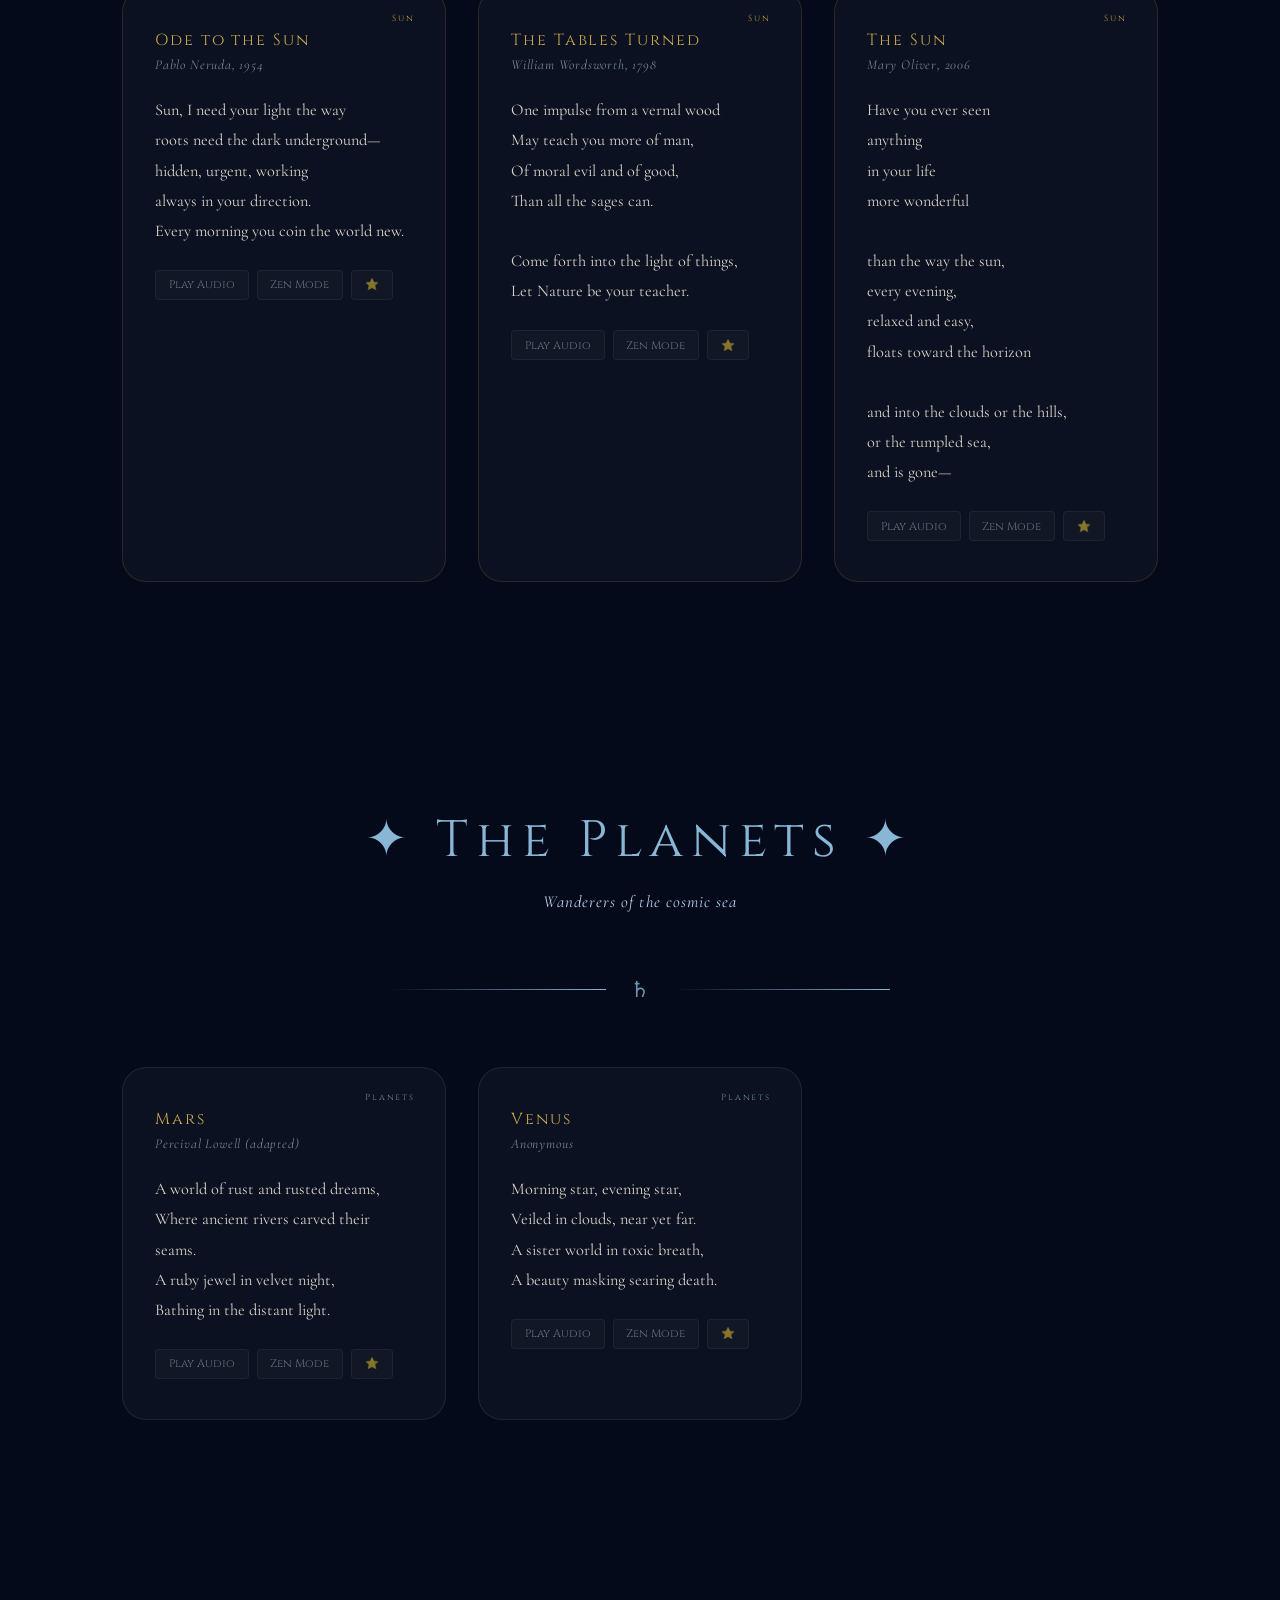
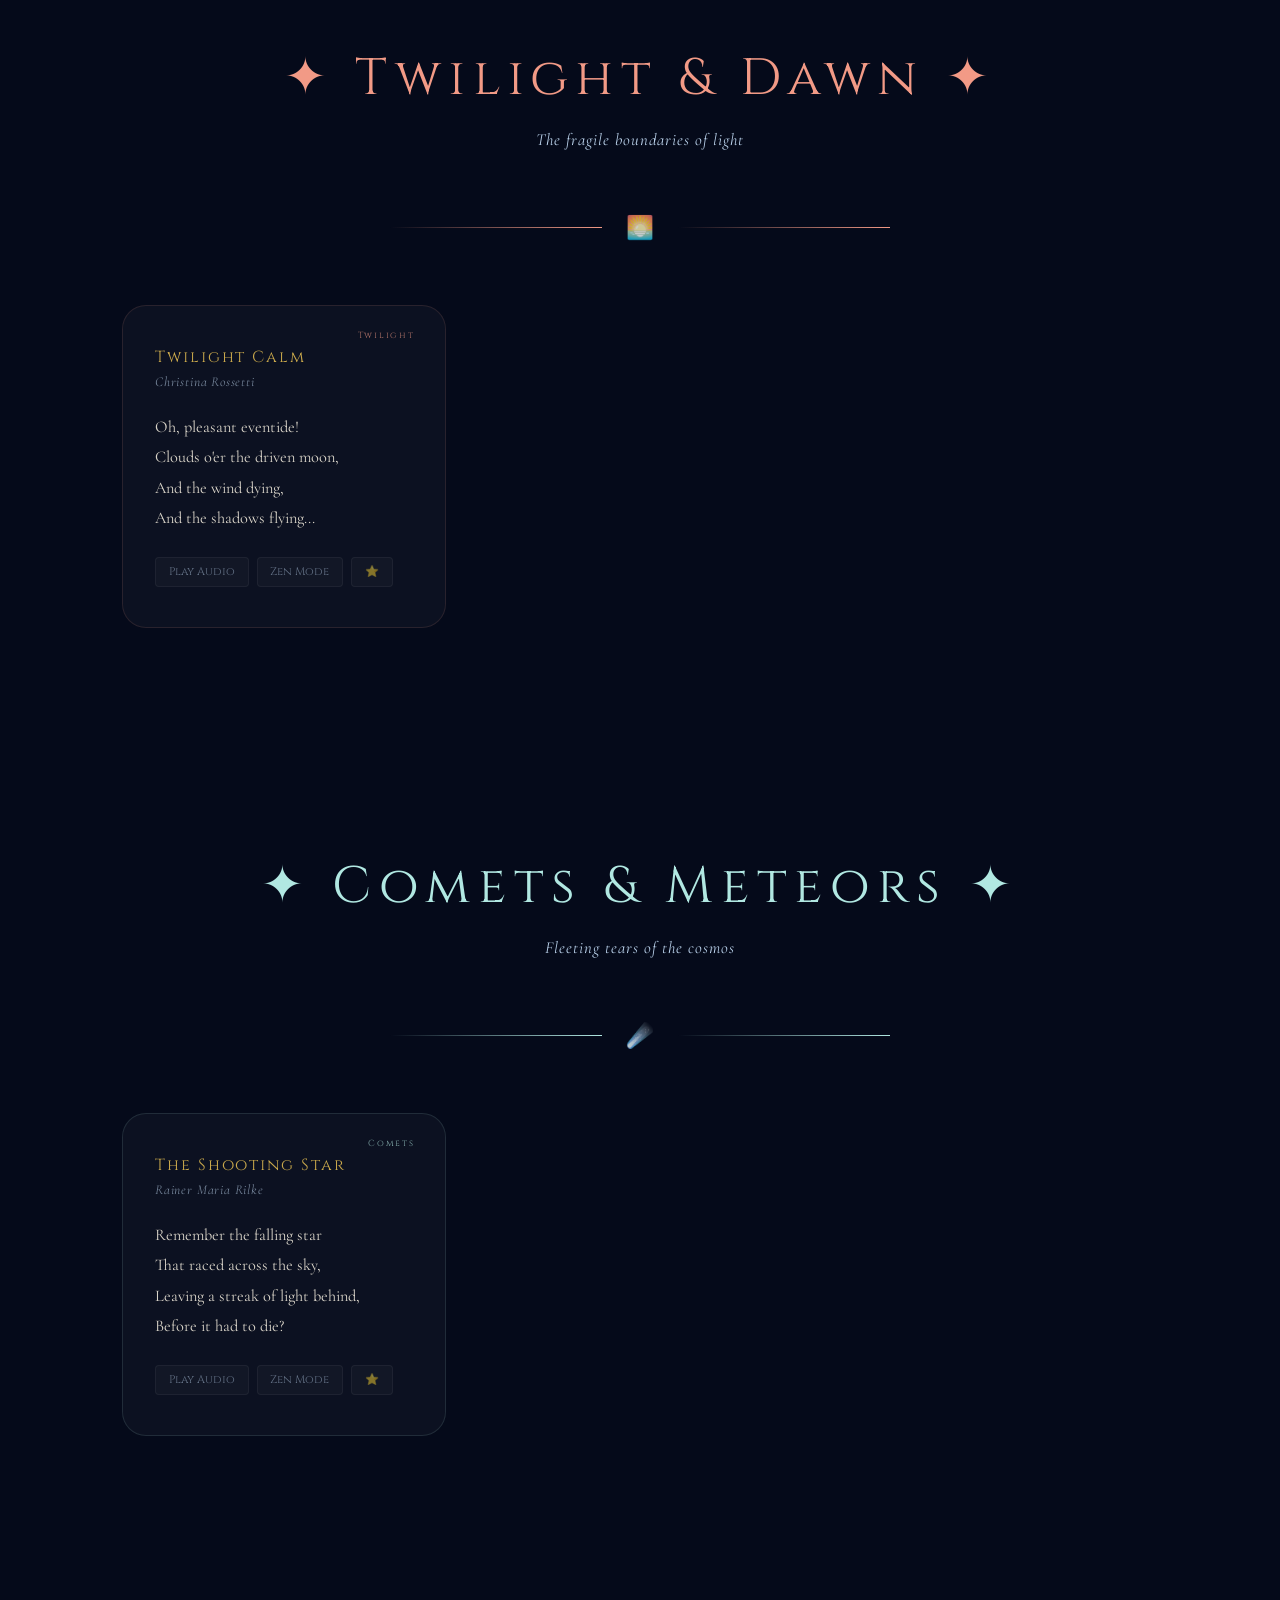
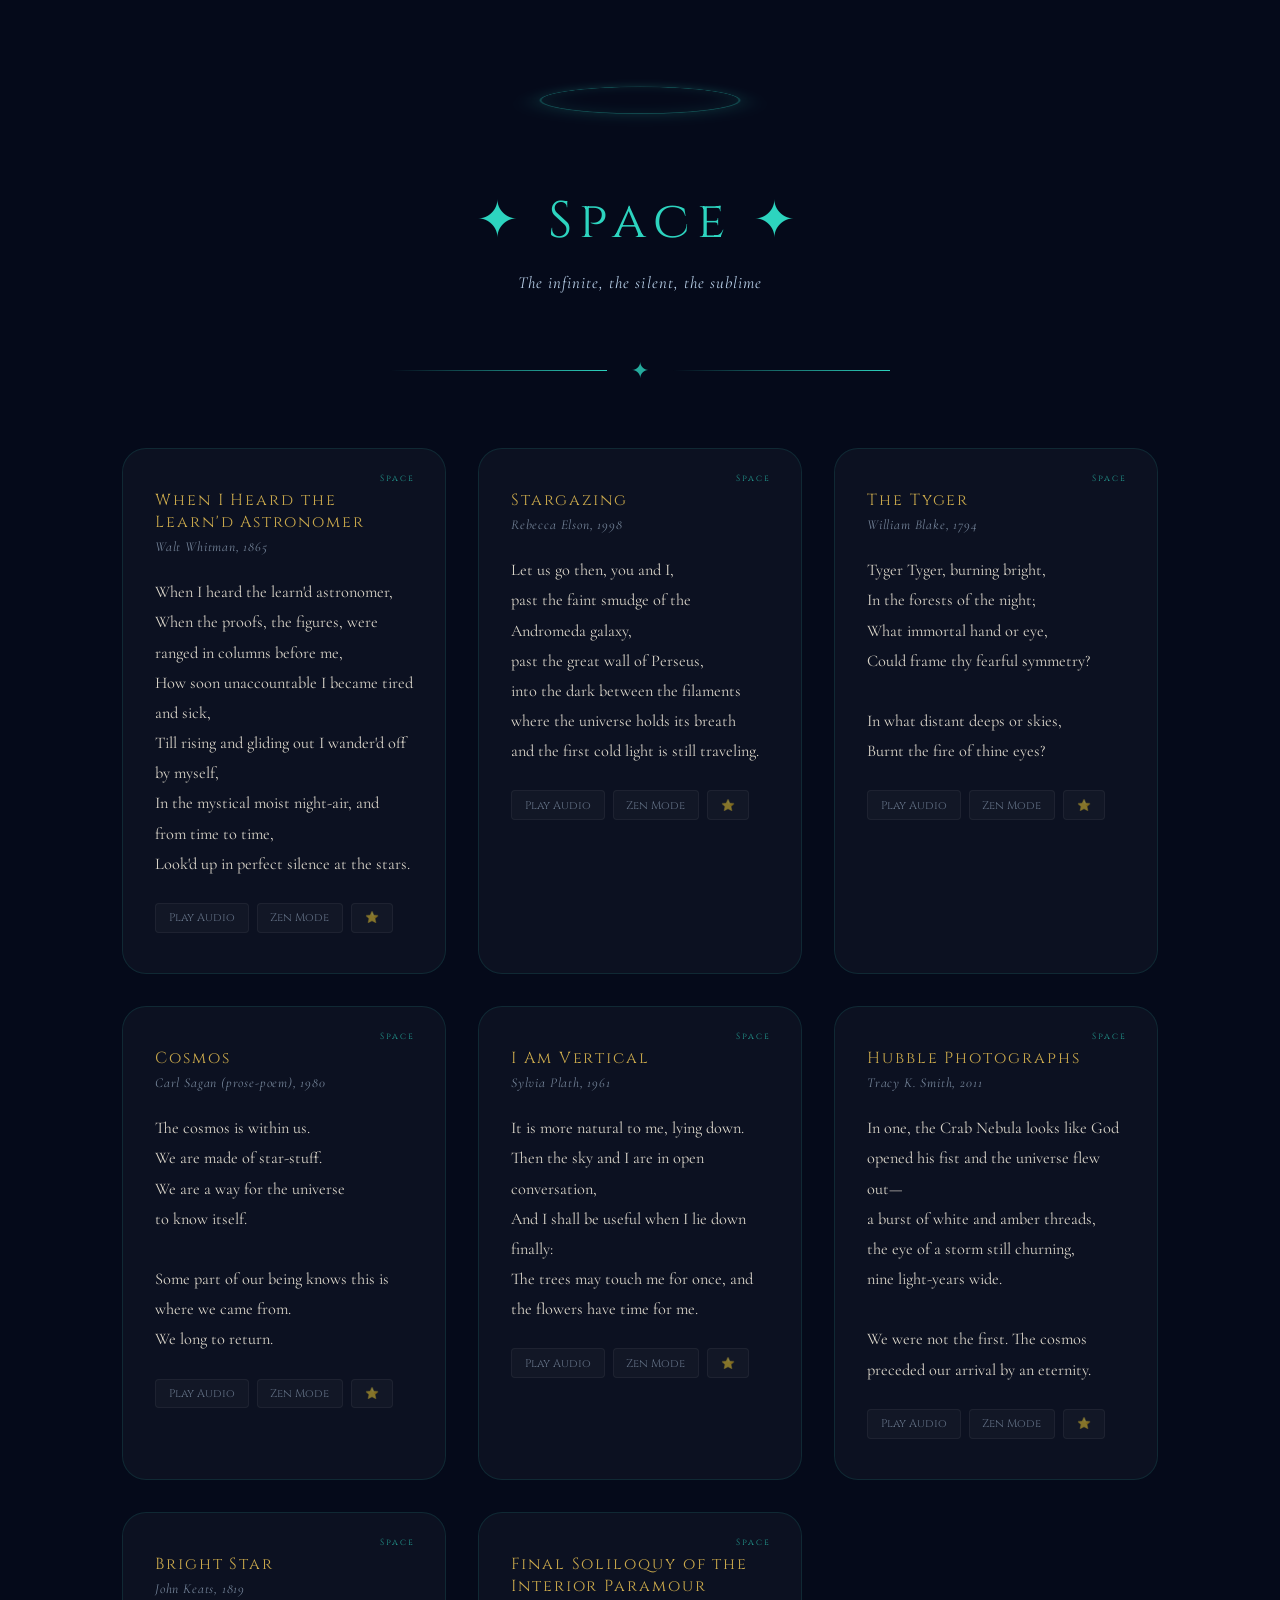
==== commit 059fe68f: "feat: simplified navigation, added search icon, and implemented local data persistence fallback" ====
--- a/index.html
+++ b/index.html
@@ -23,9 +23,7 @@
         <div class="hamburger"><span></span><span></span><span></span></div>
         <a href="index.html" class="nav-brand">Celestial Verses</a>
         <a href="index.html">Home</a>
-        <a href="library.html">Cosmic Library</a>
-        <a href="dashboard.html">Dashboard</a>
-        <a href="about.html">About</a>
+        <a href="library.html">Cosmic Library 🔍</a>
         <a href="#" id="loginBtn">Login</a>
         <div class="moon-widget">
             <div class="moon-phase-icon">
--- a/style.css
+++ b/style.css
@@ -52,7 +52,7 @@
         .auth-box {
             background: rgba(255, 255, 255, 0.05);
             border: 1px solid rgba(255, 255, 255, 0.1);
-            border-radius: 8px;
+            border-radius: 20px;
             padding: 2.5rem;
             width: 90%;
             max-width: 400px;
@@ -80,7 +80,7 @@
             border: 1px solid rgba(255, 255, 255, 0.1);
             color: var(--pale);
             padding: 0.8rem;
-            border-radius: 4px;
+            border-radius: 12px;
             margin-bottom: 1rem;
             font-family: 'Cormorant Garamond', serif;
             font-size: 1.1rem;
@@ -97,7 +97,7 @@
             color: var(--gold);
             border: 1px solid var(--gold);
             padding: 0.8rem;
-            border-radius: 4px;
+            border-radius: 12px;
             font-family: 'Cinzel', serif;
             font-size: 1rem;
             cursor: pointer;
@@ -479,7 +479,7 @@
             position: relative;
             background: rgba(255, 255, 255, .03);
             border: 1px solid rgba(255, 255, 255, .07);
-            border-radius: 4px;
+            border-radius: 24px;
             padding: 2.5rem 2rem;
             overflow: hidden;
             transition: transform .5s cubic-bezier(.23, 1, .32, 1), box-shadow .5s;
@@ -499,7 +499,16 @@
 
         .poem-card:hover {
             transform: translateY(-8px) rotateX(2deg) rotateY(1deg);
-            box-shadow: 0 30px 60px rgba(0, 0, 0, .5), 0 0 40px rgba(201, 168, 76, .1)
+            box-shadow: 0 30px 60px rgba(0, 0, 0, .5), 0 0 40px rgba(201, 168, 76, .1);
+            z-index: 10;
+        }
+
+        .poem-card.pop-out {
+            transform: scale(1.05) translateY(-15px) !important;
+            box-shadow: 0 40px 80px rgba(0, 0, 0, .8), 0 0 60px rgba(201, 168, 76, .3) !important;
+            border-color: var(--gold) !important;
+            z-index: 50 !important;
+            background: rgba(255, 255, 255, 0.06);
         }
 
         .poem-card:hover::before {
@@ -539,7 +548,7 @@
             font-size: .55rem;
             letter-spacing: .2em;
             padding: .25rem .7rem;
-            border-radius: 20px;
+            border-radius: 30px;
             opacity: .7;
         }
 
@@ -665,7 +674,7 @@
         .poem-form {
             background: rgba(255, 255, 255, 0.03);
             border: 1px solid rgba(255, 255, 255, 0.07);
-            border-radius: 4px;
+            border-radius: 24px;
             padding: 2rem;
             max-width: 600px;
             margin: 0 auto 3rem auto;
@@ -681,7 +690,7 @@
             color: var(--pale);
             font-family: 'Cormorant Garamond', serif;
             padding: 0.8rem;
-            border-radius: 4px;
+            border-radius: 12px;
             font-size: 1rem;
             outline: none;
             transition: border-color 0.3s;
@@ -702,7 +711,7 @@
             color: var(--rose);
             border: 1px solid var(--rose);
             padding: 0.8rem;
-            border-radius: 4px;
+            border-radius: 12px;
             font-family: 'Cinzel', serif;
             font-size: 0.9rem;
             letter-spacing: 0.1em;
@@ -733,7 +742,7 @@
             background: transparent;
             border: 1px solid var(--silver);
             color: var(--silver);
-            border-radius: 4px;
+            border-radius: 12px;
             padding: 0.3rem 0.6rem;
             font-family: 'Cinzel', serif;
             font-size: 0.6rem;
@@ -1347,10 +1356,27 @@
             opacity: 0;
             transform: translateY(20px);
             transition: all 0.8s 0.3s;
+            background: rgba(5, 10, 26, 0.9);
+            padding: 4rem 3rem;
+            border-radius: 40px;
+            border: 1px solid rgba(201, 168, 76, 0.15);
+            box-shadow: 0 0 100px rgba(0,0,0,0.8);
+            max-width: 90vw;
+            width: 800px;
         }
         .zen-mode-overlay.active .zen-content {
             opacity: 1;
             transform: translateY(0);
+        }
+        .bookmark-btn.active {
+            color: var(--gold) !important;
+            border-color: var(--gold) !important;
+            text-shadow: 0 0 10px rgba(201, 168, 76, 0.5);
+        }
+        .audio-narration-btn.active {
+            background: var(--teal) !important;
+            color: var(--deep) !important;
+            border-color: var(--teal) !important;
         }
 
         /* FALLING STAR */
@@ -1392,7 +1418,7 @@
             text-align: center;
             background: rgba(255, 255, 255, 0.02);
             padding: 3rem;
-            border-radius: 8px;
+            border-radius: 20px;
             border: 1px solid rgba(212, 197, 240, 0.2);
             max-width: 600px;
             margin: 0 auto;
@@ -1502,7 +1528,7 @@
         .sidebar-stats {
             display: flex; justify-content: center; gap: 0;
             border: 1px solid rgba(255,255,255,0.06);
-            border-radius: 8px; overflow: hidden;
+            border-radius: 16px; overflow: hidden;
         }
         .sidebar-stat-item {
             flex: 1; padding: 0.7rem 0;
@@ -1540,7 +1566,7 @@
             font-weight: 600; letter-spacing: 0.06em;
             transition: all 0.25s ease;
             display: flex; align-items: center; gap: 1rem;
-            border-radius: 8px;
+            border-radius: 16px;
             border: 1px solid transparent;
         }
         .sidebar-nav a .nav-icon {
@@ -1573,7 +1599,7 @@
             font-family: 'Cinzel'; cursor: pointer;
             transition: all 0.25s; font-size: 0.78rem;
             font-weight: 600; letter-spacing: 0.06em;
-            padding: 0.75rem 1rem; border-radius: 8px;
+            padding: 0.75rem 1rem; border-radius: 16px;
             display: flex; align-items: center; gap: 1rem;
         }
         .sidebar-footer button svg {
@@ -1593,7 +1619,7 @@
         .gamified-profile-wrap {
             background: linear-gradient(160deg, rgba(201,168,76,0.03) 0%, rgba(0,0,0,0.3) 100%);
             padding: 2rem;
-            border-radius: 12px;
+            border-radius: 24px;
             border: 1px solid rgba(201,168,76,0.1);
         }
         .profile-header-gamified {
@@ -1713,23 +1739,61 @@
             .profile-info-gamified {
                 width: 100%;
             }
-            .avatar-options, .aura-picker {
-                justify-content: center;
-            }
-            
-            /* Modals & Overlays */
-            .auth-box {
-                width: 90%;
-                padding: 2rem 1.5rem;
-            }
+            }
+        }
+
+        /* PROFILE BANNER */
+        .profile-banner-wrap {
+            position: relative;
+            padding-top: 120px;
+            border-radius: 24px;
+            overflow: hidden;
+            margin-bottom: 2rem;
+            background: rgba(255, 255, 255, 0.02);
+            border: 1px solid rgba(255, 255, 255, 0.05);
+        }
+        .profile-banner-wrap::before {
+            content: '';
+            position: absolute;
+            top: 0; left: 0; width: 100%; height: 120px;
+            background: linear-gradient(135deg, rgba(201, 168, 76, 0.2), rgba(45, 212, 191, 0.2));
+            background-image: var(--banner-url, none);
+            background-size: cover;
+            background-position: center;
+            border-bottom: 1px solid rgba(255, 255, 255, 0.1);
+        }
+        .profile-header-gamified {
+            position: relative;
+            z-index: 2;
+            padding: 0 2rem 2rem;
+            margin-top: -40px;
+        }
+
+        /* BUTTON ANIMATIONS & STATES */
+        .action-btn:active, .audio-narration-btn:active, .zen-btn:active, .bookmark-btn:active {
+            transform: scale(0.95);
+        }
+        .bookmark-btn.active {
+            animation: starPop 0.3s cubic-bezier(0.175, 0.885, 0.32, 1.275);
+        }
+        @keyframes starPop {
+            0% { transform: scale(1); }
+            50% { transform: scale(1.4); }
+            100% { transform: scale(1); }
+        }
+
+        @media (max-width: 768px) {
+            .auth-box { width: 90%; padding: 2rem 1.5rem; }
             #zenPoemTitle { font-size: 2rem !important; }
             #zenPoemText { font-size: 1.2rem !important; padding: 0 1rem; }
-            
-            /* Ambient Player */
             .ambient-player {
-                bottom: 1rem;
-                right: 1rem;
-                transform: scale(0.9);
-                transform-origin: bottom right;
+                bottom: 1rem; right: 1rem;
+                transform: scale(0.9); transform-origin: bottom right;
+            }
+            .profile-header-gamified {
+                flex-direction: column;
+                text-align: center;
+                gap: 1rem;
+                margin-top: -60px;
             }
         }
